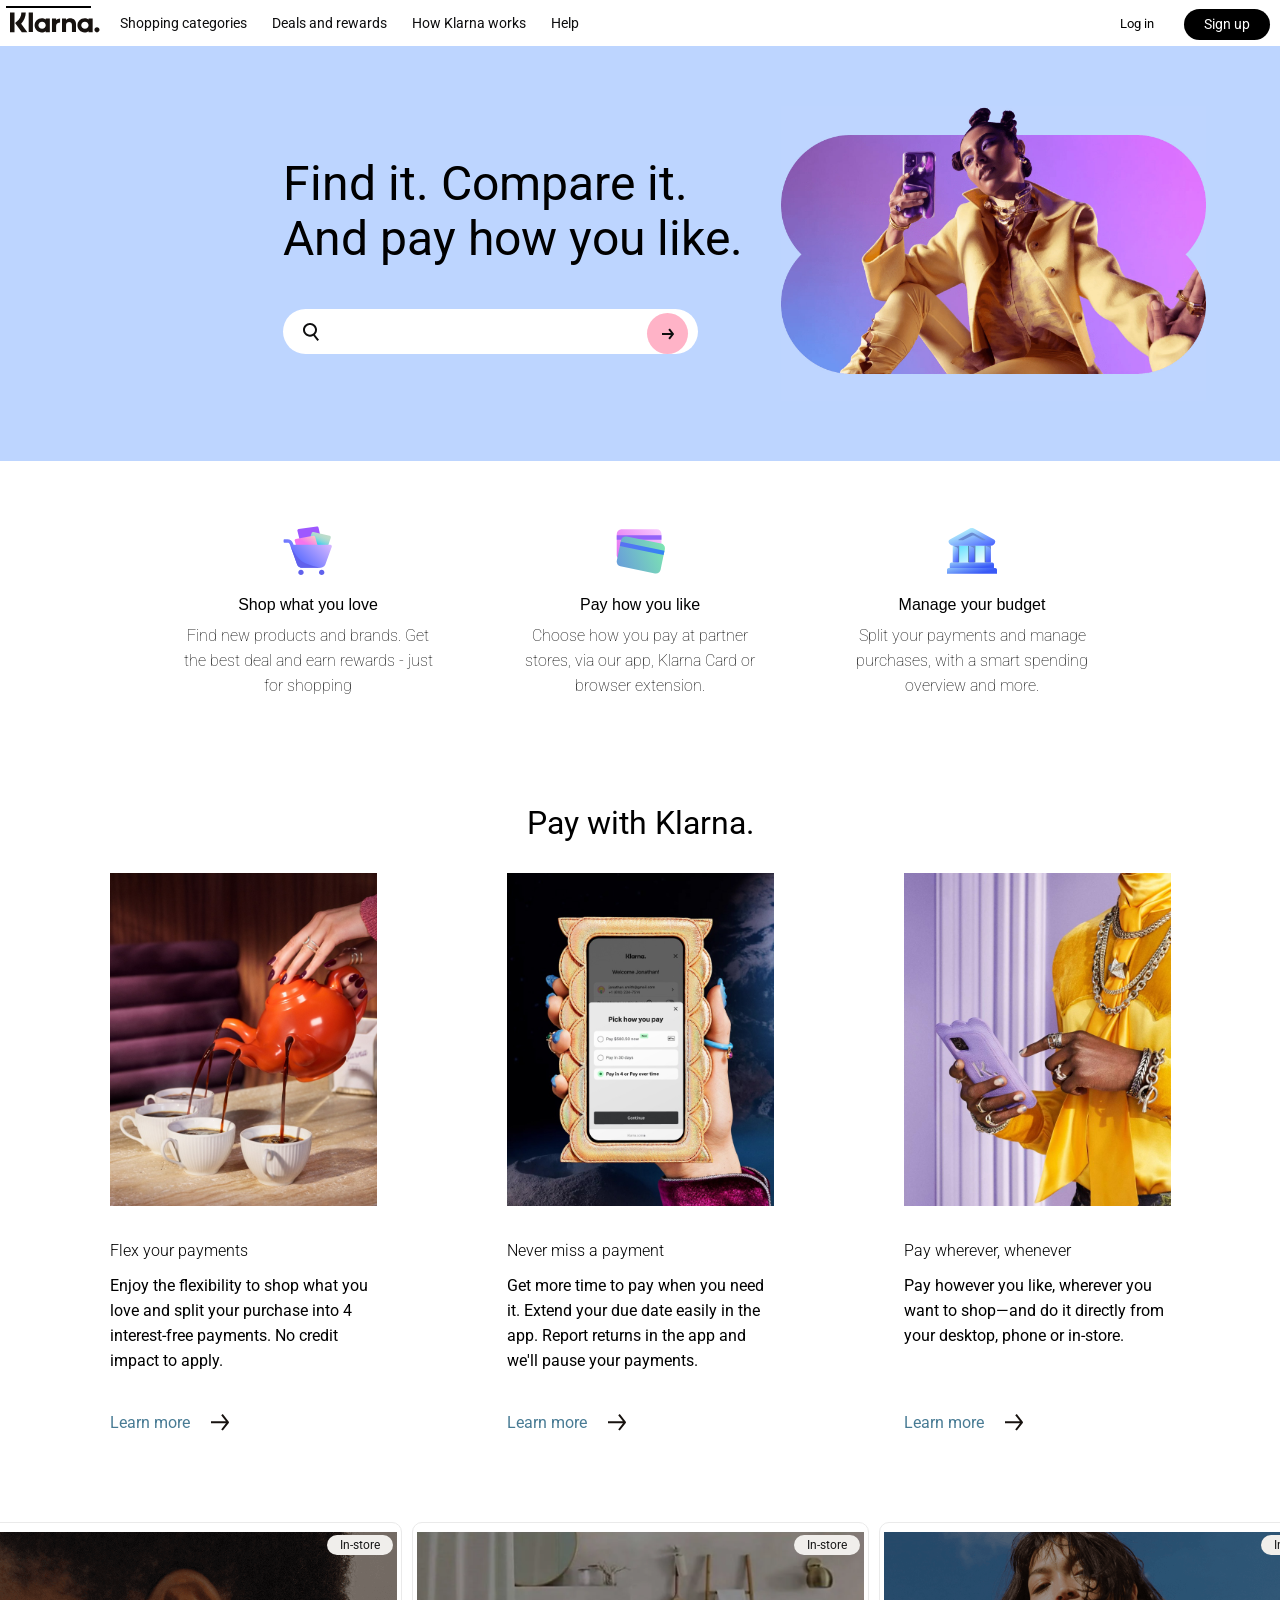
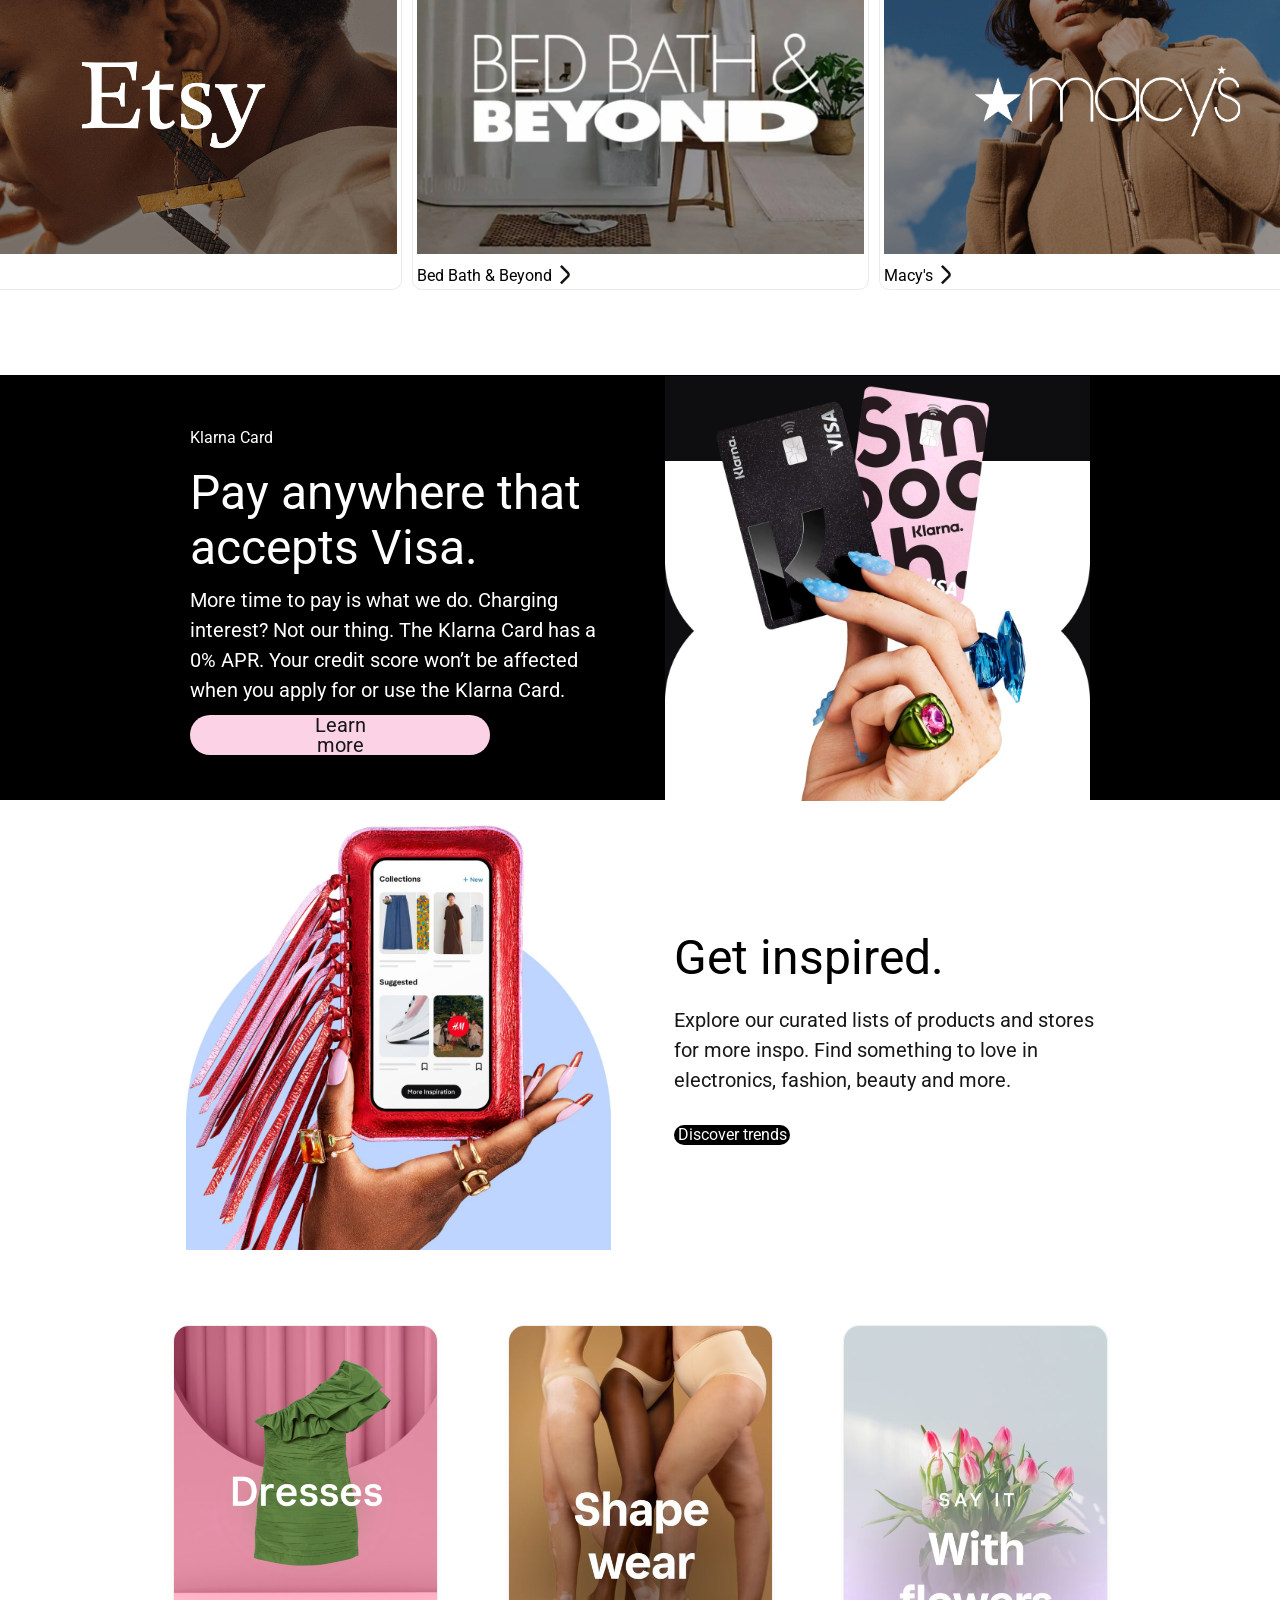
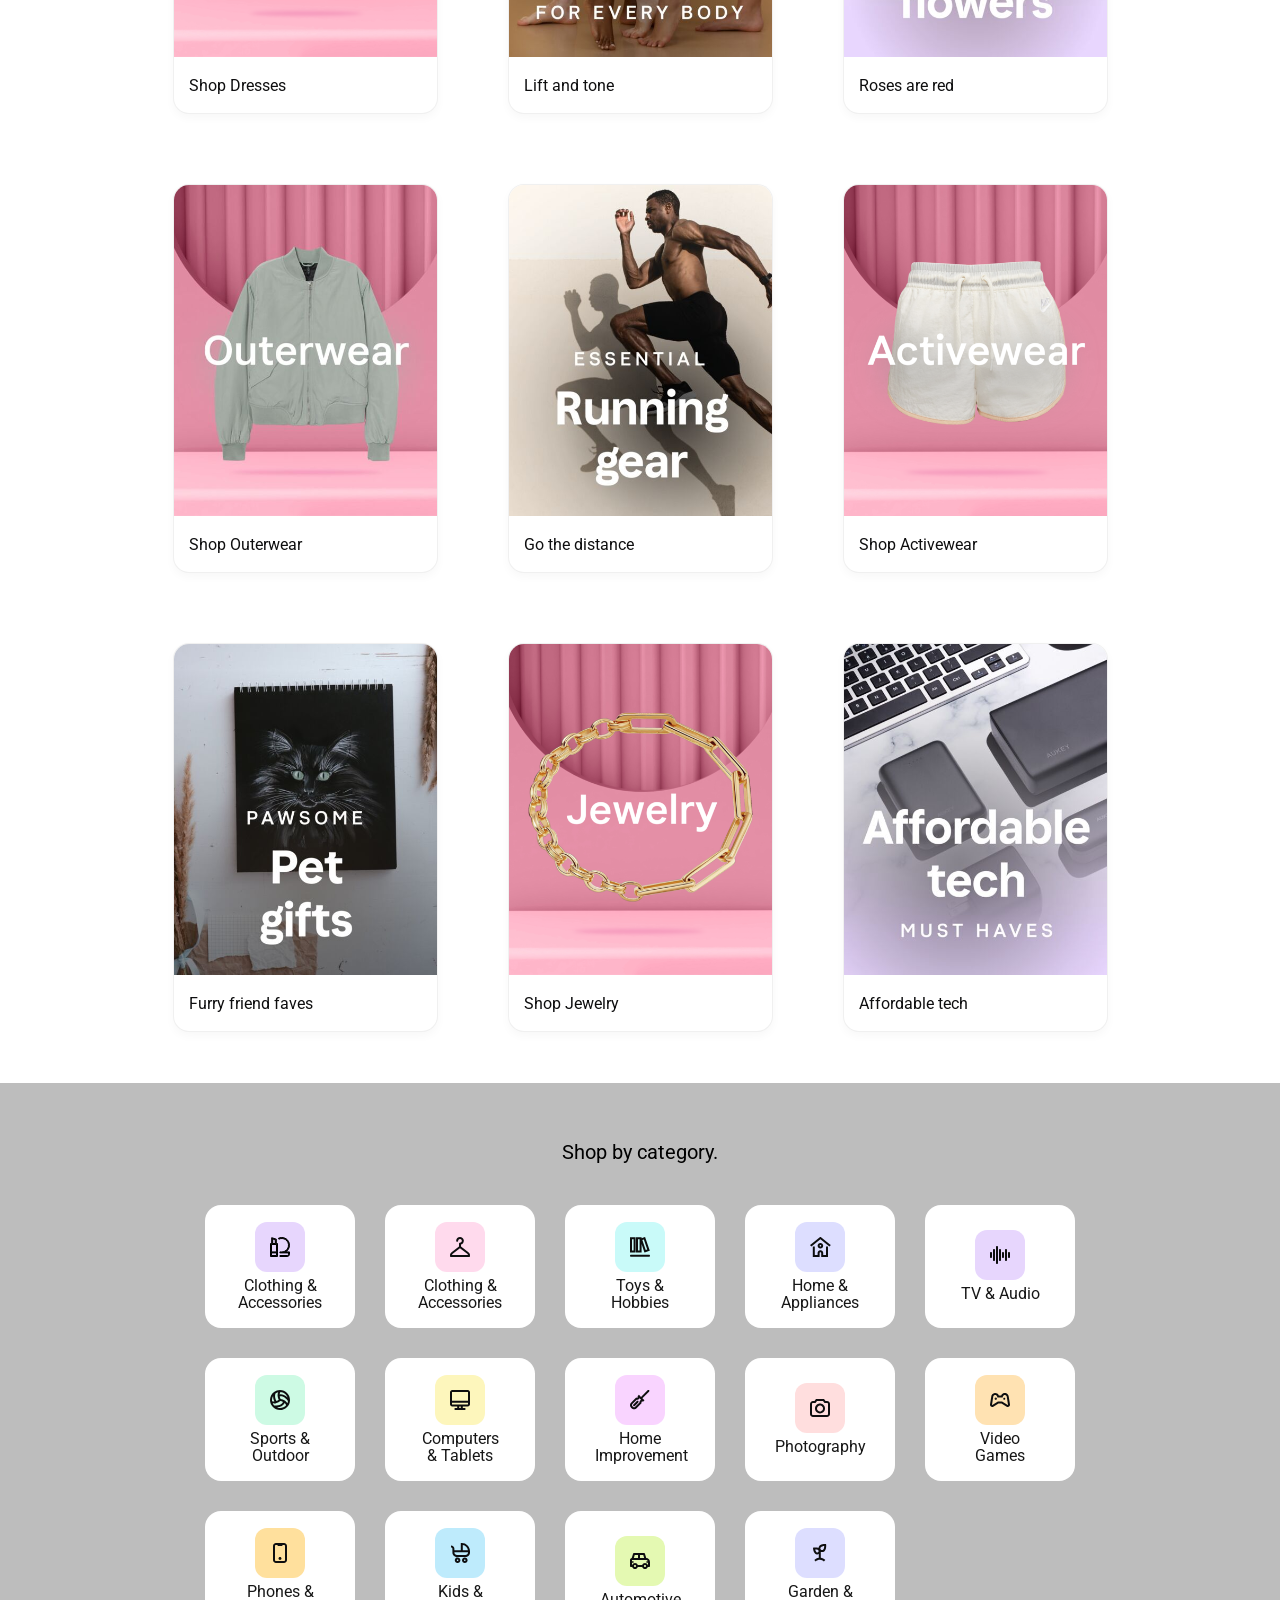
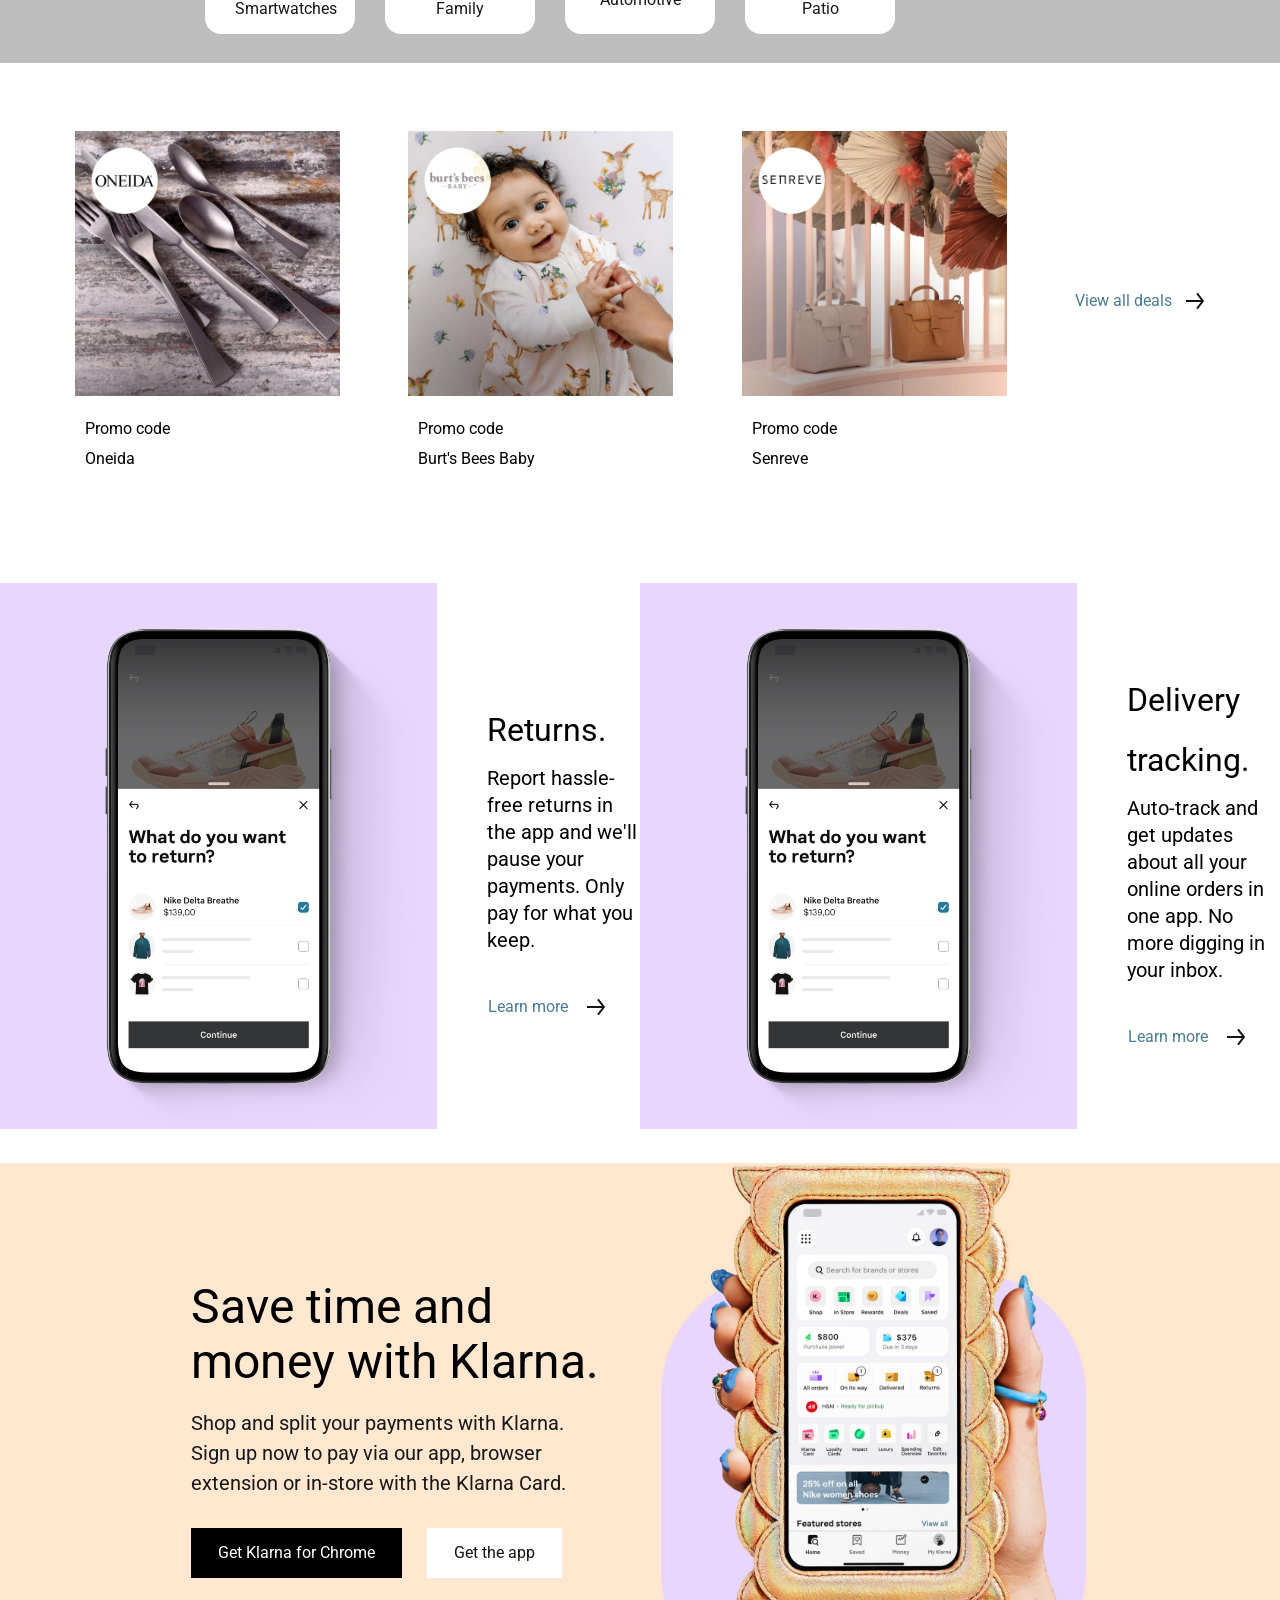
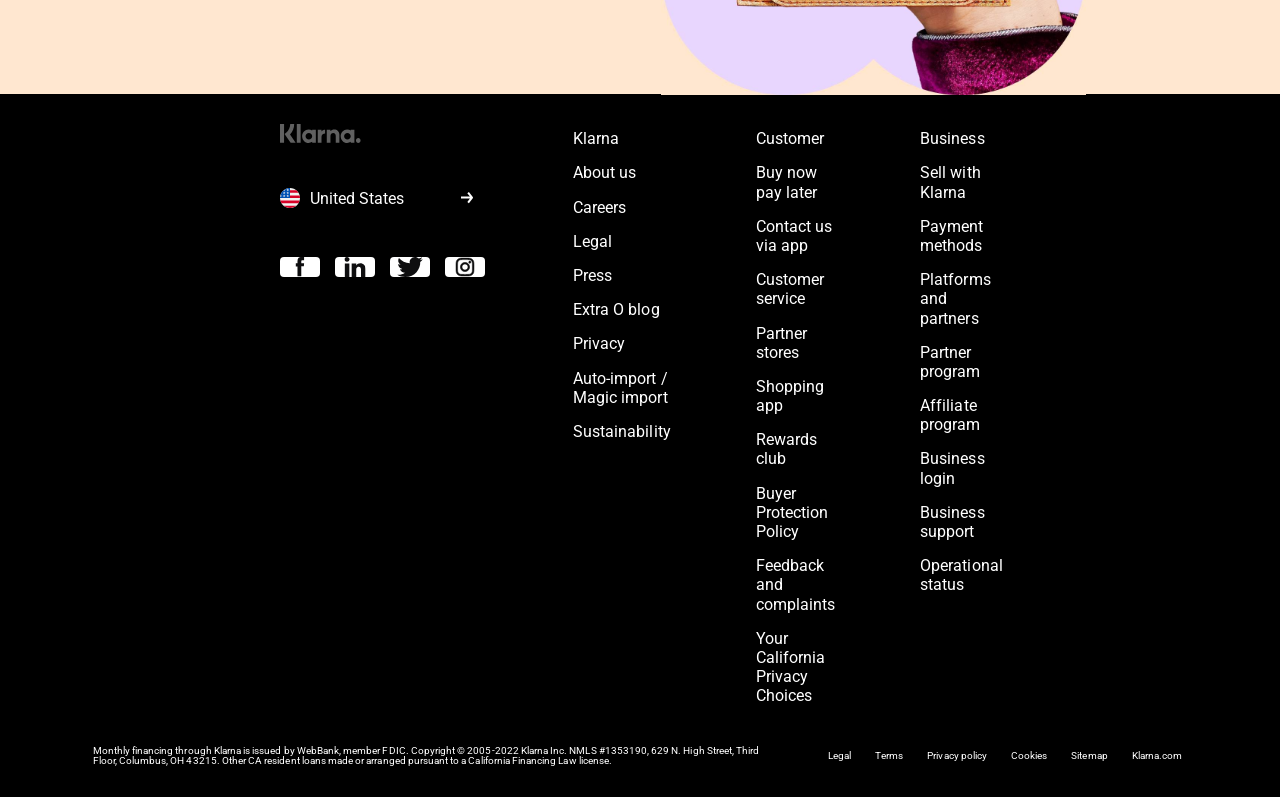
==== index.html @ 2ef2620d "feat: complete desktop version of the website for lab 3" ====
<!doctype html>
<html lang="ru">
  <head>
    <link rel="preconnect" href="https://fonts.googleapis.com" />
    <link rel="preconnect" href="https://fonts.gstatic.com" crossorigin />
    <link
      href="https://fonts.googleapis.com/css2?family=Roboto:wght@400;500;700&display=swap"
      rel="stylesheet"
    />
    <meta charset="UTF-8" />
    <meta name="viewport" content="width=device-width, initial-scale=1.0" />
    <link rel="stylesheet" href="style.css" />
    <title>Klarna</title>
  </head>
  <body>
    <header class="header">
      <div class="container">
        <div class="header__main-nav">
          <div class="header__logo">
            <img src="img/logo.svg" alt="Klarna Logo" />
          </div>
          <nav class="header__nav">
            <div>Shopping categories</div>
            <div>Deals and rewards</div>
            <div>How Klarna works</div>
            <div>Help</div>
          </nav>
        </div>

        <div class="header__auth">
          <div>Log in</div>
          <div class="btn-black">Sign up</div>
        </div>
      </div>
    </header>

    <main>
      <section class="hero">
        <div class="hero__container">
          <div class="hero__left">
            <h1>Find it. Compare it.<br />And pay how you like.</h1>
            <div class="search-box">
              <button class="search-btn-icon">
                <img src="img/Vector.svg" alt="search" class="search_button" />
              </button>
              <input type="text" placeholder="" class="text" />
              <button class="search-btn-arrow">
                <img src="img/Frame (2).svg" alt="go" class="go_button" />
              </button>
            </div>
          </div>

          <img src="img/style_girl.jpg" alt="Girl" class="hero__image" />
        </div>
      </section>

      <section class="hero_2">
        <div class="benefits">
          <div class="benefit-backet">
            <img src="img/basket.svg" alt="search" class="search_button" />
            <div class="benefit-backet__content">
              <p class="Shop">Shop what you love</p>
              <p>
                Find new products and brands. Get<br />
                the best deal and earn rewards - just<br />
                for shopping
              </p>
            </div>
          </div>
          <div class="benefit-card">
            <img src="img/card.svg" alt="search" class="search_button" />
            <div class="benefit-backet__content">
              <p class="Pay">Pay how you like</p>
              <p>
                Choose how you pay at partner<br />
                stores, via our app, Klarna Card or<br />
                browser extension.
              </p>
            </div>
          </div>
          <div class="benefit-temple">
            <img src="img/temple.svg" alt="search" class="search_button" />
            <div class="benefit-backet__content">
              <p class="Manage">Manage your budget</p>
              <p>
                Split your payments and manage<br />
                purchases, with a smart spending<br />
                overview and more.
              </p>
            </div>
          </div>
        </div>
      </section>

      <section class="hero_3">
        <div class="text_columns">
          <div class="cntr_text_hero_3">
            <p>Pay with Klarna.</p>
          </div>
          <div class="columns_hero_3">

            <!--ПЕРВАЯ КОЛОНКА-->
            <div class="columns_1_hero_3">
            <div class="pictire_1_hero_3">
              <img src="img_1_hero_3.svg" alt="teapot" class="img_1_hero_3"/>
            </div>
            
            <div class="text_column_1_hero_3">
            <p class="heading_1_column_1_hero_3">Flex your payments</p>
            <p class="description_1_column_1_hero_3">Enjoy the flexibility to shop what you love and split your purchase into 4 interest-free payments. No credit impact to apply.</p>
            </div>
            <div class="Learn_more_vector_hero_3">
                <p class="text_hero_3">Learn more <img src="vector_hero3.svg" alt="vector" class="vector_hero3"></p>
              </div>
            
            
          </div>

          <!--ВТОРАЯ КОЛОНКА-->
          <div class="columns_2_hero_3">
            <div class="pictire_2_hero_3">
              <img
                src="img_2_hero_3.svg"
                alt="telephone"
                class="img_2_hero_3"/>
            </div>
            <div class="text_column_2_hero_3">
            <p class="heading_2_column_1_hero_3">Never miss a payment</p>
            <p class="description_2_column_1_hero_3">Get more time to pay when you need it. Extend your due date easily in the app. Report returns in the app and we'll pause your payments.</p>
            </div>
            <div class="Learn_more_vector_hero_3">
                <p class="text_hero_3">Learn more <img src="vector_hero3.svg" alt="vector" class="vector_hero3"></p>
              </div>
          </div>
          <!--ТРЕТЬЯ КОЛОНКА-->
          <div class="columns_3_hero_3">
              <div class="pictire_3_hero_3">
                <img
                  src="img_3_hero_3.svg"
                  alt="telephone_hand"
                  class="img_3_hero_3"/>
              </div>
              <div class="text_column_3_hero_3">
              <p class="heading_3_column_1_hero_3">Pay wherever, whenever</p>
              <p class="description_3_column_1_hero_3">Pay however you like, wherever you want to shop—and do it directly from your desktop, phone or in-store.</p>
              </div>
              <div class="Learn_more_vector_hero_3">
                <p class="text_hero_3">Learn more <img src="vector_hero3.svg" alt="vector" class="vector_hero3"></p>
              </div>
          </div>
          </div>
          </div>
          </div>
        </div>
      </section>


      <section class="hero_4">
  <div class="columns_hero_4">
    <div class="columns_1_hero_4">
      <div class="pictire_1_hero_4">
        <img src="img_1_hero_4.svg" alt="Etsy" />
        <span class="tag_in_store">In-store</span>
      </div>
      <div class="Learn_more_vector_hero_4">
        <p class="text_hero_4">Etsy <img src="vector_hero4.svg" alt="vector" class="vector_hero4"></p>
      </div>
    </div>

    <div class="columns_1_hero_4">
      <div class="pictire_1_hero_4">
        <img src="img_2_hero_4.svg" alt="Bed Bath & Beyond" />
        <span class="tag_in_store">In-store</span>
      </div>
      <div class="Learn_more_vector_hero_4">
        <p class="text_hero_4">Bed Bath & Beyond <img src="vector_hero4.svg" alt="vector" class="vector_hero4"></p>
      </div>
    </div>

    <div class="columns_1_hero_4">
      <div class="pictire_1_hero_4">
        <img src="img_3_hero_4.svg" alt="Macy's" />
        <span class="tag_in_store">In-store</span>
      </div>
      <div class="Learn_more_vector_hero_4">
        <p class="text_hero_4">Macy's <img src="vector_hero4.svg" alt="vector" class="vector_hero4"></p>
      </div>
    </div>
  </div>
</section>
<section class="hero_5">
  <div class="background-color_5">
    <div class="hug_hero_5">
      <div class="column_1_hero_5" >
        <div class="text_1_column_1_hero_5">
            <p>Klarna Card</p>
        </div>
        <div class="text_2_column_1_hero_5">
           <p>Pay anywhere that<br> accepts Visa.</p>
        </div>
        <div class="text_3_column_1_hero_5">
        <p>More time to pay is what we do. Charging<br> interest? Not our thing. The Klarna Card has a<br> 0% APR. Your credit score won’t be affected<br> when you apply for or use the Klarna Card.</p>
      </div>
      <div class="button_background_hero_5">
        <div class="text_button_hero_5">
           <p>Learn more</p> 
        </div>
      </div>
      </div>
      <div class="column_2_hero_5">
        <img  src="image_column_2_hero_5.svg" alt="cards" class="image_column_2_hero_5"/>
      </div>
      
    </div>
  </div>
</section>
<section class="hero_6">
  <div class="background-color_6">
    <div class="hug_hero_6">
      
      <div class="column_1_hero_6">
        <img src="image_column_1_hero_6.svg" alt="cards" class="image_column_1_hero_6"/>
      </div>

      <div class="column_2_hero_6">
        <div class="text_1_column_2_hero_6">
            <p>Get inspired.</p>
        </div>
        <div class="text_2_column_2_hero_6">
            <p>Explore our curated lists of products and stores<br> for more inspo. Find something to love in<br> electronics, fashion, beauty and more.</p>
        </div>
        <div class="button_background_hero_6">
          <div class="text_button_hero_6">
             <p>Discover trends</p> 
          </div>
        </div>
      </div>

    </div>
  </div>
</section>
<section class="hero_7">
  <div class="catalog__grid"> 
    <div class="card_1_hero_7">
        <img src="img_1_hero_7.svg" alt="Dresses">
      <p class="catalog__title">Shop Dresses</p>
    </div> 
    <div class="card_2_hero_7">
      <div class="catalog__image-wrapper">
        <img src="img_2_hero_7.svg" alt="Shoes">
      </div>
      <p class="catalog__title">Lift and tone</p>
    </div>
    <div class="card_3_hero_7">
      <div class="catalog__image-wrapper">
        <img src="img_3_hero_7.svg" alt="Roses are red">
      </div>
      <p class="catalog__title">Roses are red</p>
    </div>
    <div class="card_4_hero_7">
      <div class="catalog__image-wrapper"></div>
        <img src="img_4_hero_7.svg" alt="Roses are red">
      <p class="catalog__title">Shop Outerwear</p>
    </div>
    <div class="card_5_hero_7">
      <div class="catalog__image-wrapper"></div>
        <img src="img_5_hero_7.svg" alt="Dresses">
      <p class="catalog__title">Go the distance</p>
    </div> 
    <div class="card_6_hero_7">
      <div class="catalog__image-wrapper"></div>
        <img src="img_6_hero_7.svg" alt="Dresses">
      <p class="catalog__title">Shop Activewear</p>
    </div> 
    <div class="card_7_hero_7">
      <div class="catalog__image-wrapper"></div>
        <img src="img_7_hero_7.svg" alt="Dresses">
      <p class="catalog__title">Furry friend faves</p>
    </div> 
    <div class="card_8_hero_7">
      <div class="catalog__image-wrapper"></div>
        <img src="img_8_hero_7.svg" alt="Dresses">
      <p class="catalog__title">Shop Jewelry</p>
    </div>
    <div class="card_9_hero_7">
      <div class="catalog__image-wrapper"></div>
        <img src="img_9_hero_7.svg" alt="Dresses">
      <p class="catalog__title">Affordable tech</p>
    </div>  
  </div>
</section>
<section class="hero_8">
  <div class="countauner_hero_8">
    <h2 class="text_hero_8">Shop by category.</h2>
    <div class="categories__grid">
    <div class="category__card">
      <div class="category__icon-wrapper" style="background-color: #E7D6FD;">
         <img src="icon_makep.svg" alt="icon_makep">
      </div>
      <p class="category__name">Clothing & Accessories</p>
    </div>
    <div class="category__card">
      <div class="category__icon-wrapper" style="background-color: #FFDAED;">
         <img src="icon_clother.svg" alt="icon_clother">
      </div>
      <p class="category__name">Clothing & Accessories</p>
    </div>
    <div class="category__card">
      <div class="category__icon-wrapper" style="background-color: #C9FAF9;">
         <img src="icon_books.svg" alt="icon_books">
      </div>
      <p class="category__name">Toys & Hobbies</p>
    </div>
    <div class="category__card">
      <div class="category__icon-wrapper" style="background-color: #DDDEFF;">
         <img src="icon_house.svg" alt="icon_house">
      </div>
      <p class="category__name">Home & Appliances</p>
    </div>
    <div class="category__card">
      <div class="category__icon-wrapper" style="background-color: #E7D6FD;">
         <img src="icon_line.svg" alt="icon_line">
      </div>
      <p class="category__name">TV & Audio</p>
    </div>
    <div class="category__card">
      <div class="category__icon-wrapper" style="background-color: #CDFAE4;">
         <img src="icon_ball.svg" alt="icon_ball">
      </div>
      <p class="category__name">Sports & Outdoor</p>
    </div>
    <div class="category__card">
      <div class="category__icon-wrapper" style="background-color: #FDF6BC;">
         <img src="icon_monitor.svg" alt="icon_monitor">
      </div>
      <p class="category__name">Computers & Tablets</p>
    </div>
    <div class="category__card">
      <div class="category__icon-wrapper" style="background-color: #F9D4FF;">
         <img src="icon_screwdriver.svg" alt="icon_screwdriver">
      </div>
      <p class="category__name">Home Improvement</p>
    </div>
    <div class="category__card">
      <div class="category__icon-wrapper" style="background-color: #FFDEDE;">
         <img src="icon_camera.svg" alt="icon_camera">
      </div>
      <p class="category__name">Photography</p>
    </div>
    <div class="category__card">
      <div class="category__icon-wrapper" style="background-color: #FFE2B2;">
         <img src="icon_joystick.svg" alt="icon_joystick">
      </div>
      <p class="category__name">Video Games</p>
    </div>
    <div class="category__card">
      <div class="category__icon-wrapper" style="background-color: #FFE09D;">
         <img src="icon_telephone.svg" alt="icon_telephone">
      </div>
      <p class="category__name">Phones & Smartwatches</p>
    </div>
    <div class="category__card">
      <div class="category__icon-wrapper" style="background-color: #BEEBFC;">
         <img src="icon_baby_car.svg" alt="icon_baby_car.svg">
      </div>
      <p class="category__name">Kids & Family</p>
    </div>
    <div class="category__card">
      <div class="category__icon-wrapper" style="background-color: #E4F9B2;">
         <img src="icon_car.svg" alt="icon_car.svg">
      </div>
      <p class="category__name">Automotive</p>
    </div>
    <div class="category__card">
      <div class="category__icon-wrapper" style="background-color: #DDDEFF;">
         <img src="icon_placec.svg" alt="icon_placec">
      </div>
      <p class="category__name">Garden & Patio</p>
    </div>
    </div>
  </div>  
</section>
<section class="hero_9">
  <div class="deals__grid">
    <div class="deal-card">
      <div class="deal-card__image">
        <img src="img_1_hero_9.svg" alt="Oneida">
        <div class="deal-card__logo"><img src="oneida-logo.svg" alt=""></div>
      </div>
      <div class="deal-card__content">
        <p class="deal-card__label">Promo code</p>
        <p class="deal-card__title">Oneida</p>
      </div>
    </div>
    <div class="deal-card">
      <div class="deal-card__image">
        <img src="img_2_hero_9.svg" alt="Oneida">
        <div class="deal-card__logo"><img src="oneida-logo.svg" alt=""></div>
      </div>
      <div class="deal-card__content">
        <p class="deal-card__label">Promo code</p>
        <p class="deal-card__title">Burt's Bees Baby</p>
      </div>
    </div>
    <div class="deal-card">
      <div class="deal-card__image">
        <img src="img_3_hero_9.svg" alt="Oneida">
        <div class="deal-card__logo"><img src="oneida-logo.svg" alt=""></div>
      </div>
      <div class="deal-card__content">
        <p class="deal-card__label">Promo code</p>
        <p class="deal-card__title">Senreve</p>
      </div>
    </div>

    <div class="deals__view-all">
      <a href="#" class="view-all-link">
        View all deals
      </a>
        <img class="icon_hero_9" src="icon_hero_9.svg">
      
    </div>

  </div>
</section>

<section class="hero_10">
  <div class="carousel-container">
        <img class="carousel-item" src="img_1_hero_10.svg" alt="Returns">
      <div class="carousel-text">
        <div class="text_hero_10">
          <h3 class="h3_hero_10">Returns.</h3>
        <p class="text_hero_10">Report hassle-free returns in the app and we'll pause your payments. Only pay for what you keep.</p>
        </div>
        
        <div class="links_hero_10">
           <a href="#" class="learn_more">Learn more </a>
        <img class="icon_hero_9" src="icon_hero_9.svg">
        </div>
       
      </div>
    </div>

    <div class="carousel-container">
        <img class="carousel-item" src="img_1_hero_10.svg" alt="Returns">
      <div class="carousel-text">
        <div class="text_hero_10">
          <h3 class="h3_hero_10">Delivery tracking.</h3>
        <p class="text_hero_10">Auto-track and get updates about all your online orders in one app. No more digging in your inbox.</p>
        </div>
        
        <div class="links_hero_10">
           <a href="#" class="learn_more">Learn more </a>
        <img class="icon_hero_9" src="icon_hero_9.svg">
        </div>
       
      </div>
    </div>

    </div>
</section>

<section class="hero_11">
  <div class="background-color_11">
    <div class="hug_hero_5">
      <div class="column_1_hero_11" >
        <div class="text_1_column_1_hero_11">
           <p>Save time and money with Klarna.</p>
        </div>
        <div class="text_2_column_1_hero_11">
        <p>Shop and split your payments with Klarna. Sign up now to pay via our app, browser extension or in-store with the Klarna Card.</p>
      </div>
        <div class="buttons_hero_11">
    <button class="button_hero_11 button_black_11">
        <p class="text_button_1">Get Klarna for Chrome</p>
    </button>
    <button class="button_hero_11 button_white_11">
        <p class="text_button_2">Get the app</p>
    </button>
</div>
      </div>
      <div class="column_2_hero_5">
        <img  src="img_hero_11.svg" alt="cards" class="image_column_2_hero_5"/>
      </div>
      
    </div>
  </div>
</section>
    </main>
    <footer class="footer_12">
    <div class="footer__container">
        <div class="footer__brand">
            <img src="vector_logo.svg" alt="US Flag" class="footer__logo">
            <div class="footer__country">
              <div class="icon_text_1">
                <img src="icon_flag_footer.svg" alt="US Flag" class="flag_icon">
                <span>United States</span>
              </div>
                <div class="line">
                  <img src="vector_line_footer.svg" alt="line" class="line_icon">
                </div>
            </div>
            <div class="footer__socials">
    <a href="#" class="social-wrap"><img src="icon_1_footer.svg" alt="Facebook"></a>
    <a href="#" class="social-wrap"><img src="icon_2_footer.svg" alt="LinkedIn"></a>
    <a href="#" class="social-wrap"><img src="icon_3_footer.svg" alt="Twitter"></a>
    <a href="#" class="social-wrap"><img src="icon_4_footer.svg" alt="Instagram"></a>
</div>
        </div>

        <div class="footer__col">
            <ul>
                <li><a href="#">Klarna</a></li>
                <li><a href="#">About us</a></li>
                <li><a href="#">Careers</a></li>
                <li><a href="#">Legal</a></li>
                <li><a href="#">Press</a></li>
                <li><a href="#">Extra O blog</a></li>
                <li><a href="#">Privacy</a></li>
                <li><a href="#">Auto-import / Magic import</a></li>
                <li><a href="#">Sustainability</a></li>
            </ul>
        </div>

        <div class="footer__col">
            <ul>
                <li><a href="#">Customer</a></li>
                <li><a href="#">Buy now pay later</a></li>
                <li><a href="#">Contact us via app</a></li>
                <li><a href="#">Customer service</a></li>
                <li><a href="#">Partner stores</a></li>
                <li><a href="#">Shopping app</a></li>
                <li><a href="#">Rewards club</a></li>
                <li><a href="#">Buyer Protection Policy</a></li>
                <li><a href="#">Feedback and complaints</a></li>
                <li><a href="#">Your California Privacy <br> Choices</a></li>
            </ul>
        </div>

        <div class="footer__col">
            <ul>
                <li><a href="#">Business</a></li>
                <li><a href="#">Sell with Klarna</a></li>
                <li><a href="#">Payment methods</a></li>
                <li><a href="#">Platforms and partners</a></li>
                <li><a href="#">Partner program</a></li>
                <li><a href="#">Affiliate program</a></li>
                <li><a href="#">Business login</a></li>
                <li><a href="#">Business support</a></li>
                <li><a href="#">Operational status</a></li>
            </ul>
        </div>
    </div>

    <div class="footer__bottom">
        <p class="footer__legal-text">
Monthly financing through Klarna is issued by WebBank, member FDIC. Copyright © 2005-2022 Klarna Inc. NMLS #1353190, 629 N. High Street, Third Floor, Columbus, OH 43215. Other CA resident loans made or arranged pursuant to a California Financing Law license.        </p>
        <div class="footer__extra-links">
    <a href="#">Legal</a>
    <a href="#">Terms</a>
    <a href="#">Privacy policy</a>
    <a href="#">Cookies</a>
    <a href="#">Sitemap</a>
    <a href="#">Klarna.com</a>
</div>
    </div>
</footer>
  </body>
</html>
---- style.css ----
/*------------HEADER-------------*/
* {
    margin: 0;
    padding: 0;
}
.header{
    align-items: center;
    padding: 0px 0 15px 0;
}
body {
    font-family: sans-serif;
    background-color: #ffffff;
    color: #000000;
}
.container {
    max-width: 1440px;
    margin: 0 auto;
    padding: 0 10px;
    display: flex;
    justify-content: space-between;
    align-items: center;
    height: 1px;
    box-sizing: border-box;
    margin-top: 20px;
}

.header__main-nav {
    display: flex;
    align-items: center;
    gap: 20px;
}

.header__nav {
    color: #0E0E0F;
    font-family: Roboto;
    font-size: 14px;
    font-style: normal;
    font-weight: 400;
    display: flex;
    gap: 25px;
    margin-top: 5px;
}

.header__auth {
    display: flex;
    align-items: center;
    color: #000;
    font-family: Roboto;
    font-size: 13px;
    font-style: normal;
    font-weight: 400;
    line-height: 14.7px;
    margin-top: 8px;
    gap: 30px;
}
.header__logo {
  display: flex;
  flex-direction: column;
  align-items: center;
  font-weight: 700;
  margin-top: -2px;
}

.header__logo::before {
  content: "";
  display: block;
  width: 85px;
  height: 2px;
  background-color: #000;
  margin-left: -13px;
  margin-bottom: 4px;
}

.btn-black {
    background-color: #000;
    color: #fff;
    padding: 8px 20px;
    border-radius: 100px;
    border: none;
    cursor: pointer;
    font-family: 'Roboto', sans-serif;
    font-size: 14px;
    font-weight: 400;
    line-height: 14.7px;
    display: inline-block; 
    text-align: center;
}
.hero {
    background-color: #BDD5FF;
    width: 100%;
    display: flex;
    justify-content: center;
    overflow: hidden; 
    margin-top: 10px;
}

.hero__container {
    max-width: 1440px;
    width: 100%;
    padding: 0 150px 0 283px;
    display: flex;
    justify-content: flex-start; 
    align-items: center;
    height: 415px;
    gap: 38px;
    box-sizing: border-box;
    margin-top: 0;
}
.hero h1{
    color: #000;
    font-family: Roboto;
    font-size: 48px;
    font-style: normal;
    font-weight: 400;
    line-height: 55px;
    margin-top: 3px;
    margin-left: 0px;
    white-space: nowrap;
}
.hero__image{
    width: auto;
    height: 295px;
}
.hero__left {
    display: flex;
    flex-direction: column;
    justify-content: center;
    gap: 43px;
    
}
.search-box {
    display: flex;
    align-items: center;
    background-color: #fff;
    border-radius: 500px;
    width: 410px;
    height: 45px;
    padding-right: 5px;
}
.text {
    flex: 1;
    border: none;
    outline: none;
    padding: 0 15px;
    font-size: 14px;
    background: transparent;
}
.search-btn-icon {
    display: flex;
    align-items: center;
    border: none;
    background: transparent;
    padding-left: 20px;
}
.search-btn-arrow{
    padding: 0 15px;
    cursor: pointer;
    border: none;
    width: 41px;
    height: 41px;
    border-radius: 50%;
    background-color:#FFB3C7;
    margin-right: 5px;
    margin-top: 4px;
    display: flex;
    justify-content: center;
    align-items: center;
}
.benefits {
    max-width: 1440px;
    margin: 0 auto;
    padding: 65px 150px; 
    display: flex;
    justify-content: center;
    gap: 72px;
    box-sizing: border-box;
}
.benefit-backet, 
.benefit-card, 
.benefit-temple {
    display: flex;
    flex-direction: column;
    align-items: center; 
    width: 260px; 
    flex-shrink: 0;
}

.benefit-backet__content {
    margin-top: 30px;
    text-align: center;
}

.Shop,
.Pay,
.Manage {
    margin-top: -10px;
    margin-bottom: 9px;
    display: block;
}
.benefit-backet__content p:not([class]) { 
    color: #000;
    text-align: center;
    font-family: Roboto;
    font-size: 16px;
    font-style: normal;
    font-weight: 40;
    line-height: 25px;
}

/*------------БЛОК 3-------------*/
.hero_3{
    margin-top: 2px;
}
.cntr_text_hero_3{
    color: #000;
    text-align: center;
    font-family: Roboto;
    font-size: 32px;
    font-style: normal;
    font-weight: 400;
    line-height: 40px;
    margin-top: 40px;
}

.columns_hero_3 {
    display: flex;
    justify-content: center;
    align-items: stretch;
    gap: 130px;
    margin-top: 30px;
}

.heading_1_column_1_hero_3,
.heading_2_column_1_hero_3,
.heading_3_column_1_hero_3 {
    color: #000;
    font-family: Roboto, sans-serif;
    font-size: 16px;
    font-weight: 300; 
    line-height: 1.2;
}
.description_1_column_1_hero_3,
.description_2_column_1_hero_3,
.description_3_column_1_hero_3 {
    color: #000;
    font-family: Roboto, sans-serif;
    font-size: 16px;
    font-weight: 400;
    line-height: 25px;
}
.columns_1_hero_3,
.columns_2_hero_3,
.columns_3_hero_3 {
    width: 267px;
    display: flex;
    flex-direction: column;
}
.text_column_1_hero_3,
.text_column_2_hero_3,
.text_column_3_hero_3 {
    display: flex;
    flex-direction: column;
    gap: 13px;
    margin-top: 31px;
    flex-grow: 1;
}



.text_hero_3 {
    color: #487B94;
    font-family: Roboto, sans-serif;
    font-size: 16px;
    display: flex;
    align-items: center;
    gap: 21px;
    cursor: pointer;
}
.Learn_more_vector_hero_3{
display: inline-flex;
align-items: center;
gap: 277px;
margin-top: 40px;
}

.vector_hero3 {
    width: 18px; 
    height: auto;
}

/*------------БЛОК 4-------------*/

.hero_4 {
    background-color: #ffffff;
    padding: 90px 0;
}

.columns_hero_4 {
    display: flex;
    max-width: 1440px;
    margin: 0 auto;
    justify-content: center;
    align-items: center;
    gap: 10px;
}

.columns_1_hero_4 {
    display: flex;
    flex-direction: column;
    width: 457px;
    height: 368px;       
    padding: 4px;
    background: #FFFFFF;
    border: 1px solid #EAEAEA;
    box-sizing: border-box;
    flex-shrink: 0;
    border-radius: 10px;
    justify-content: flex-start;
}

.pictire_1_hero_4 {
    position: relative;
    width: 100%;
    height: 327px;       
    overflow: hidden;
}

.pictire_1_hero_4 img {
    width: 100%;
    height: 100%;
    object-fit: cover;
    display: block;
    margin-top: 5px;
}

.tag_in_store {
    position: absolute;
    top: 8px;
    right: 4px;
    background: #F0EEEB;
    padding: 3px 13px;
    border-radius: 18px;
    font-family: Roboto, sans-serif;
    font-size: 12px;
    font-weight: 400;
    color: #171717;
}

.Learn_more_vector_hero_4 {
    display: flex;
    align-items: center;
    flex-grow: 1;
    align-items: flex-end;
}

.text_hero_4 {
    color: #000;
    font-family: Roboto, sans-serif;
    font-size: 16px;
    font-weight: 400;
    display: flex;
    align-items: center;
    gap: 8px;
    cursor: pointer;
    margin: 0;           
    line-height: 1.2;    
}

.vector_hero4 {
    width: 10px;
    height: auto;
}

/*------------БЛОК 5-------------*/
.background-color_5{
display: flex;
height: 425px;
justify-content: space-between;
align-items: center;
align-content: space-between;
align-self: stretch;
background: #000;
margin-top: -5px;
}
.hug_hero_5{
display: flex;
justify-content: center;
align-items: center;
gap: 50px;
flex: 1 0 0; 
}
.column_1_hero_5{
display: flex;
width: 425px;
height: 335px;
flex-direction: column;
justify-content: center;
align-items: flex-start;
gap: 10px;
}

.image_column_2_hero_5 {
    width: 100%;
    height: 100%;
    margin-top: 6px;
}
.text_1_column_1_hero_5{
    color: #FFF;
font-family: Roboto;
font-size: 16px;
font-style: normal;
font-weight: 400;
line-height: 35px;
}
.text_2_column_1_hero_5{
    color: #FFF;
font-family: Roboto;
font-size: 48px;
font-style: normal;
font-weight: 400;
line-height: 55px;
align-self: stretch;
}
.text_3_column_1_hero_5{
 color: #FFF;
font-family: Roboto;
font-size: 20px;
font-style: normal;
font-weight: 400;
line-height: 30px;
}
.button_background_hero_5{
display: flex;
width: 300px;
height: 40px;
flex-direction: column;
justify-content: center;
align-items: center;
gap: 10px;
flex-shrink: 0;
border-radius: 50px;
background: #FBD2E6;
}
.text_button_hero_5{
 color: #171717;
text-align: center;
font-family: Roboto;
font-size: 20px;
font-style: normal;
font-weight: 400;
line-height: 20px;
width: 102px;   
}

/*------------БЛОК 6-------------*/
.background-color_6 {
    display: flex;
    justify-content: center;
    align-items: center;
    align-self: stretch;
    background-color: rgb(255, 255, 255);
    width: 100%;
    height: 475px;
}

.hug_hero_6 {
    display: flex;
    flex-direction: row;    
    width: 908px;         
    height: 425px;        
    justify-content: space-between; 
    align-items: center;
    flex-wrap: nowrap;
    box-sizing: border-box;
}

.column_1_hero_6 {
    width: 425px;
    height: 425px;
}

.image_column_1_hero_6 {
    width: 100%;
    height: 100%;
    object-fit: contain;
}

.column_2_hero_6 {
    display: flex;
    flex-direction: column; 
    align-items: flex-start;
    justify-content: center;
    height: auto;
    gap: 30px;               
    margin-top: 0px;
}


.text_1_column_2_hero_6 {
    color: #000;
    font-family: Roboto;
    font-size: 48px;
    font-weight: 400;
    line-height: 55px;
}

.text_2_column_2_hero_6 {
    color: #171717;
    font-family: Roboto;
    font-size: 20px;
    font-weight: 400;
    line-height: 30px;
    margin-top: -10px;
}

.button_background_hero_6 {
    display: flex;
    width: 116px;
height: 20px;       
    justify-content: center;
    align-items: center;
    border-radius: 50px;
    background: #000;
}

.text_button_hero_6 {
    color: #FFF;
font-family: Roboto;
font-size: 16px;
font-style: normal;
font-weight: 400;
line-height: 20px;
}
.column_2_hero_6 p {
    margin: 0;
}
/*------------БЛОК 7-------------*/

.catalog__grid {
    display: grid;
    margin: 0 auto; 
    max-width: 1000px; 
    
    grid-template-columns: repeat(3, 265px);
    row-gap: 70px;
    column-gap: 70px;
    
    justify-content: center;
    align-items: start;
    
    padding: 30px 0;
    margin-top: 0px;
    margin-bottom: 2px;
}
.hero_7{
    margin-top: 20px;
}
.catalog__card {
    display: flex;
    flex-direction: column;
    gap: 15px; 
}

.catalog__title {
    color: #0E0E0F;
    font-family: Roboto;
    font-size: 16px;
    font-style: normal;
    font-weight: 400;
    line-height: 25px;
    width: auto;
    margin-top: 12px;
    margin-left: 15px;
    padding: 0px;
}

.img_1_hero_7.svg,
.img_2_hero_7.svg,
.img_3_hero_7.svg,
.img_4_hero_7.svg,
.img_5_hero_7.svg,
.img_6_hero_7.svg,
.img_7_hero_7.svg,
.img_8_hero_7.svg,
.img_9_hero_7.svg{
width: 265px;
height: 331px;
}

.card_1_hero_7,
.card_2_hero_7,
.card_3_hero_7,
.card_4_hero_7,
.card_5_hero_7,
.card_6_hero_7,
.card_7_hero_7,
.card_8_hero_7,
.card_9_hero_7{
    background: #FFFFFF;
    border-radius: 16px;
    border: 1px solid rgba(2, 14, 15, 0.06);
    overflow: hidden;
    box-shadow: 0px 4px 10px rgba(0, 0, 0, 0.03);
    padding: 0px 0px;
    padding-bottom: 15px
    
}

/*------------БЛОК 8-------------*/
.hero_8{
    display: flex;
height: 460px;
padding: 60px 250px;
flex-direction: column;
justify-content: center;
align-items: center;
margin-top: 21px;
flex: 1 0 0;
background: #BDBDBD;
}


.text_hero_8{
    color: #000;
font-family: Roboto;
font-size: 20px;
font-style: normal;
font-weight: 400;
line-height: 20px; /* 100% */

}
.categories__grid {
    display: grid;
    /* Создаем ровно 5 колонок по 150px (твоя ширина карточки) */
    grid-template-columns: repeat(5, 150px); 
    
    /* Расстояние между карточками */
    gap: 30px; 
    
    /* Центрируем всю сетку по горизонтали */
    justify-content: center; 
    
    /* Убираем flex-свойства, они больше не нужны */
    width: 100%;
    margin: 0 auto;
    margin-top: 33px;
}

.category__card {
    background: #FFF;
    border-radius: 16px;
    height: 123px;
    width: 150px; /* Оставляем твою фиксированную ширину */
    
    display: flex;
    flex-direction: column;
    justify-content: center;
    align-items: center;
    gap: 6px;
    
    /* Убираем flex-grow, чтобы карточки не раздувались */
}

.category__icon-wrapper {
    width: 50px;
    height: 50px;
    border-radius: 12px;
    display: flex;
    align-items: center;
    justify-content: center;
}
.text_hero_8{
    color: #000;
font-family: Roboto;
font-size: 20px;
font-style: normal;
font-weight: 400;
line-height: 20px; /* 100% */
margin-top: 30px;
}
.category__name{
    color: #171717;
text-align: center;
font-family: Roboto;
font-size: 16px;
font-style: normal;
font-weight: 400;
line-height: 16.8px; /* 105% */
width: 90px;
}
.countauner_hero_8{
    display: flex;
padding: 30px 0;
flex-direction: column;
align-items: center;
gap: 10px;
align-self: stretch;
}

/*------------БЛОК 9-------------*/
.hero_9{
    display: flex;
height: 500px;
justify-content: space-between;
align-items: center;
align-self: stretch;
}
.deals__grid {
    display: grid;
    /* 3 колонки по 1 части пространства и 1 колонка под размер текста */
    grid-template-columns: repeat(3, 1fr) auto;
    max-width: 1130px;
    width: 100%;
    margin: 0 auto;
    align-items: center;
    margin-bottom: 25px;
    
}
.deal-card__content{
    width: 170px;
    margin-left: 10px;
    color: #000;
    font-family: Roboto;
    font-size: 16px;
    font-style: normal;
    font-weight: 400;
    line-height: 22px; /* 137.5% */
}
.deal-card__label{
    margin-bottom: 8px;
}
.view-all-link{
    color: #487B94;
font-family: Roboto;
font-size: 16px;
font-style: normal;
font-weight: 400;
line-height: 25px; /* 156.25% */
text-decoration: none;
}
.deals__view-all{
    display: flex;
justify-content: center;
align-items: center;
gap: 13px;
}

/*------------БЛОК 10-------------*/
.hero_10{
  display: flex;
height: 600px;
justify-content: center;
align-items: center;
align-self: stretch;
}
.carousel-container {
    display: flex;
justify-content: center;
align-items: center;
gap: 50px;
margin-top: -30px;
    
    /* Включаем горизонтальный скролл */
    overflow-x: auto;
    scroll-snap-type: x mandatory; /* Магнитный эффект */
    
    /* Прячем полосу прокрутки */
    scrollbar-width: none; 
}

.carousel-container::-webkit-scrollbar {
    display: none; /* Для Chrome и Safari */
}

.carousel-item {
    display: flex;
justify-content: center;
align-items: center;
gap: 50px;
margin-top: 15px;
}



.carousel-image-box img {
    width: 437px;
height: 546px;
}

.carousel-text {
display: flex;
width: 306px;
flex-direction: column;
justify-content: center;
align-items: flex-start;
gap: 40px;
margin-top: 23px;
}
.text_hero_10{
    color: #000;
font-family: Roboto;
font-size: 20px;
font-style: normal;
font-weight: 400;
line-height: 27px; /* 135% */
align-self: stretch;
}
.h3_hero_10{
color: #000;
font-family: Roboto;
font-size: 32px;
font-style: normal;
font-weight: 400;
line-height: 60px; /* 125% */
align-self: stretch;
}
.links_hero_10{
display: flex;
width: 120px;
justify-content: center;
align-items: center;
gap: 18px;
}
.learn_more{
    text-decoration: none;
    color: #487B94;
font-family: Roboto;
font-size: 16px;
font-style: normal;
font-weight: 400;
line-height: 25px; /* 156.25% */
}
.text_hero_10{
    display: flex;
flex-direction: column;
justify-content: center;
align-items: flex-start;
align-self: stretch;
gap:5px;
}
/*------------БЛОК 11-------------*/
.background-color_11{
    display: flex;
height: 531px;
justify-content: center;
align-items: center;
align-self: stretch;
background: #FFE7D0;
}
.text_1_column_1_hero_11{
    color: #000;
font-family: Roboto;
font-size: 48px;
font-style: normal;
font-weight: 400;
line-height: 55px; /* 114.583% */
}
.text_2_column_1_hero_11{
   color: #171717;
font-family: Roboto;
font-size: 20px;
font-style: normal;
font-weight: 400;
line-height: 30px; /* 150% */ 
width: 394px;
margin-top: 9px;
}

.buttons_hero_11 {
    display: flex; /* Выстраиваем кнопки в ряд */
    gap: 25px;     /* Расстояние между кнопками */
    margin-top: 20px;
}
/* Общий стиль для обеих кнопок — задает размер и форму */
.button_hero_11 {
    display: flex;
    justify-content: center;
    align-items: center;
    height: 50px;          /* Фиксированная высота для обеих */
    padding: 0 27px;       /* Одинаковые отступы внутри */
    font-family: 'Roboto', sans-serif;
    font-size: 16px;
    cursor: pointer;
    border: none;
    transition: 0.3s;
    white-space: nowrap;   /* Чтобы текст не прыгал на новую строку */
}

/* Стили только для цвета черной кнопки */
.button_black_11 {
    background: #000;
    color: #ffffff;
}

/* Стили только для цвета белой кнопки */
.button_white_11 {
    background: #FFF;
    color: #000;
}

/* Эффект при наведении (опционально) */
.button_hero_11:hover {
    opacity: 0.8;
}
.column_1_hero_11{
    display: flex;
width: 420px;
flex-direction: column;
justify-content: center;
align-items: flex-start;
gap: 10px;
margin-left: -3px;

}
.text_button_1{
    color: #FFF;
    font-family: Roboto;
    font-size: 16px;
    font-style: normal;
    font-weight: 400;
    line-height: 20px; /* 125% */
}
.text_button_2{
    color: #17120F;
    font-family: Roboto;
    font-size: 16px;
    font-style: normal;
    font-weight: 400;
    line-height: 20px; /* 125% */
}

/*------------БЛОК 12-------------*/
.footer_12 {
    background-color: #000;
    color: #fff;
    padding: 35px 80px 0px; /* Немного увеличим отступы сверху */
    font-family: 'Roboto', sans-serif;
}

.footer__container {
    display: grid;
    /* Создаем 4 равные колонки */
    grid-template-columns: repeat(4, 1fr);  
    max-width: 1034px;
    margin: 0 200px;
    /* Выравниваем всё содержимое колонок по левому краю */
    justify-items: start; 
    align-items: start;
    gap: 70px;
}

.footer__logo {
    font-size: 32px;
    font-weight: 100;
    margin-bottom: -5px;
    color: #606060;
    margin-top: -13px;
}

.footer__col h3 {
    color: #FFF;
    font-family: Roboto;
    font-size: 16px;
    font-style: normal;
    font-weight: 400;
    line-height: 16.8px; /* 105% */
    letter-spacing: 0.048px; 
    margin-bottom: 2px;
}

.footer__col ul {
    list-style: none;
    padding: 0;
    margin: 0;
    display: flex;
    flex-direction: column;
    gap: 15px; 
    margin-left: 15px;
}

.footer__col li {
    margin-bottom: 0; /* Обнуляем старый отступ, если используем gap */
    line-height: 1.2; /* Устанавливаем одинаковую высоту строки для всего текста */
}

.footer__col a {
    color: #FFF;
    font-family: Roboto;
    font-size: 16px;
    font-style: normal;
    font-weight: 400;
    line-height: 16.8px; /* 105% */
    letter-spacing: 0.048px;
    text-decoration: none;
}

.footer__socials {
    display: flex;
    gap: 15px; /* Расстояние между иконками */
    align-items: center; /* Центрируем по вертикали */
}

/* Стили для белого дива вокруг иконки */
.social-wrap {
    display: flex;
    justify-content: center; /* Центрируем иконку по горизонтали */
    align-items: center;      /* Центрируем иконку по вертикали */
    background-color: #FFF;  /* Белый фон */
    border-radius: 4px;      /* Скругление углов (можно больше/меньше) */
    
    /* Задаем фиксированный размер белого блока, как на макете */
    width: 40px;
    height: 20px;
    
    /* Добавляем легкое свечение при наведении (опционально, но красиво) */
    transition: box-shadow 0.3s ease;
    text-decoration: none; /* Убираем подчеркивание у ссылки */
}

.social-wrap:hover {
    box-shadow: 0 0 10px rgba(255, 255, 255, 0.5);
}

/* Размер самой иконки внутри белого блока */
.social-wrap img {
    width: 40px;
    height: 20px;
}

.footer__bottom {
    margin-top: 60px;
    padding-top: 30px;
    display: flex;
    justify-content: space-between;
}
.footer__brand {
    display: flex;
    width: 208px;
    flex-direction: column;
    justify-content: center;
    align-items: flex-start;
    gap: 49px;
    margin: 8px 0;
}
.footer__country {
    display: flex;
    align-items: center;      /* Центрируем флаг, текст и линию по вертикали */
    justify-content: space-between; /* Текст влево, стрелка вправо */
    width: 100%;             /* Растягиваем на всю ширину колонки (208px) */
    cursor: pointer;
}

.icon_text_1 {
    display: flex;
    align-items: center;
    gap: 10px;               /* Расстояние между флагом и словом United States */
}

.line {
    display: flex;
    align-items: center;
}

.line_icon {
    /* Если стрелка кажется маленькой или большой, можно подправить тут */
    display: block;
    margin-right: 15px;
}
.footer__legal-text{
    color: #FFF;
    font-family: Roboto;
    font-size: 10px;
    font-style: normal;
    font-weight: 400;
    line-height: 10.5px; /* 105% */
    letter-spacing: 0.048px;
    width: 690px;
    flex-shrink: 0;
}
.footer__extra-links {
    display: flex;
    width: 365px;         /* Твое значение из Dev Mode */
    height: 11px;        /* Твое значение из Dev Mode */
    justify-content: center;
    align-items: flex-start;
    gap: 24px;           /* Твое значение из Dev Mode */
    flex-shrink: 0;
}

.footer__extra-links a {
    color: #FFF;
    font-family: 'Roboto', sans-serif;
    font-size: 10px;     /* Настройка из предыдущего шага */
    font-weight: 400;
    line-height: 10.5px; 
    letter-spacing: 0.048px;
    text-decoration: none;
    white-space: nowrap; /* Чтобы ссылки не переносились внутри маленького контейнера */
}
.footer__bottom {
    margin-top: 10px;
    padding: 30px 0; /* Отступы сверху и снизу */
    display: flex;
    /* justify-content: center ставит дочерние элементы в центр по горизонтали */
    justify-content: center; 
    align-items: center;
    width: 100%;
    gap: 40px;
}
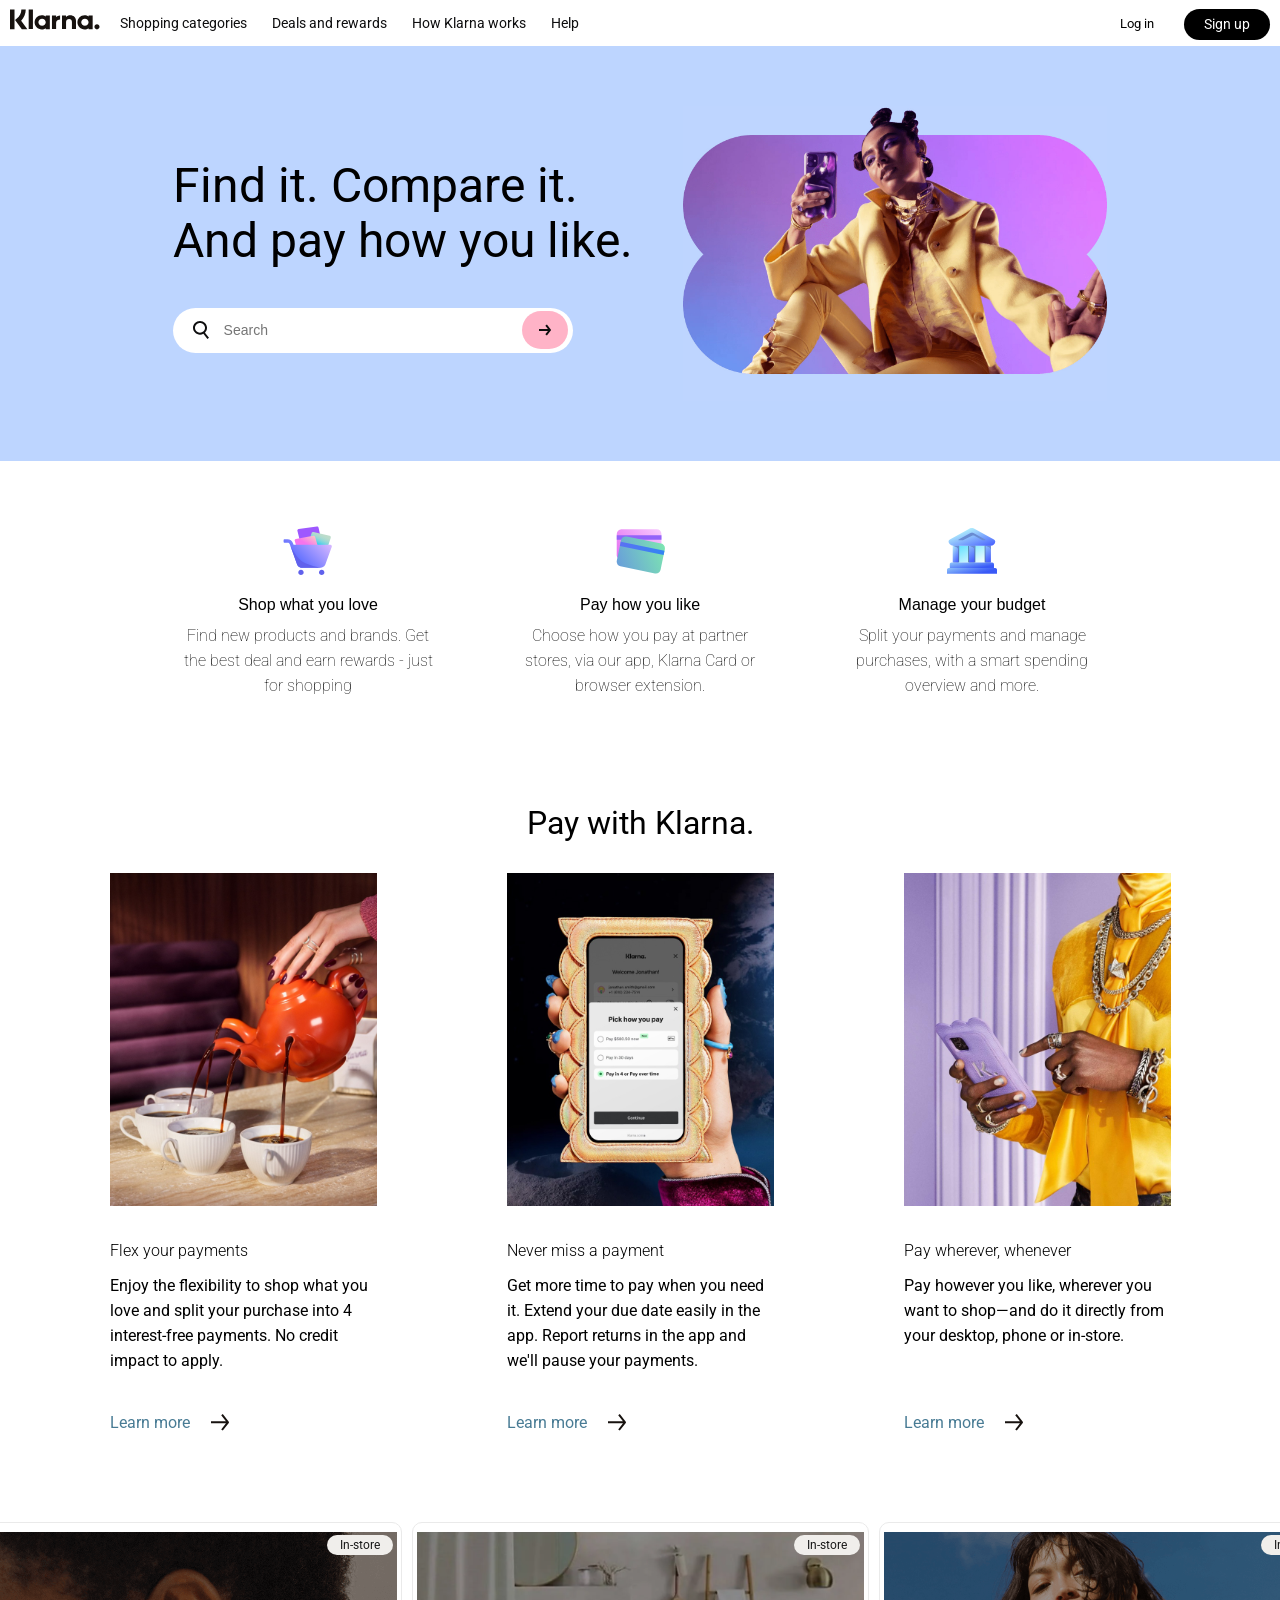
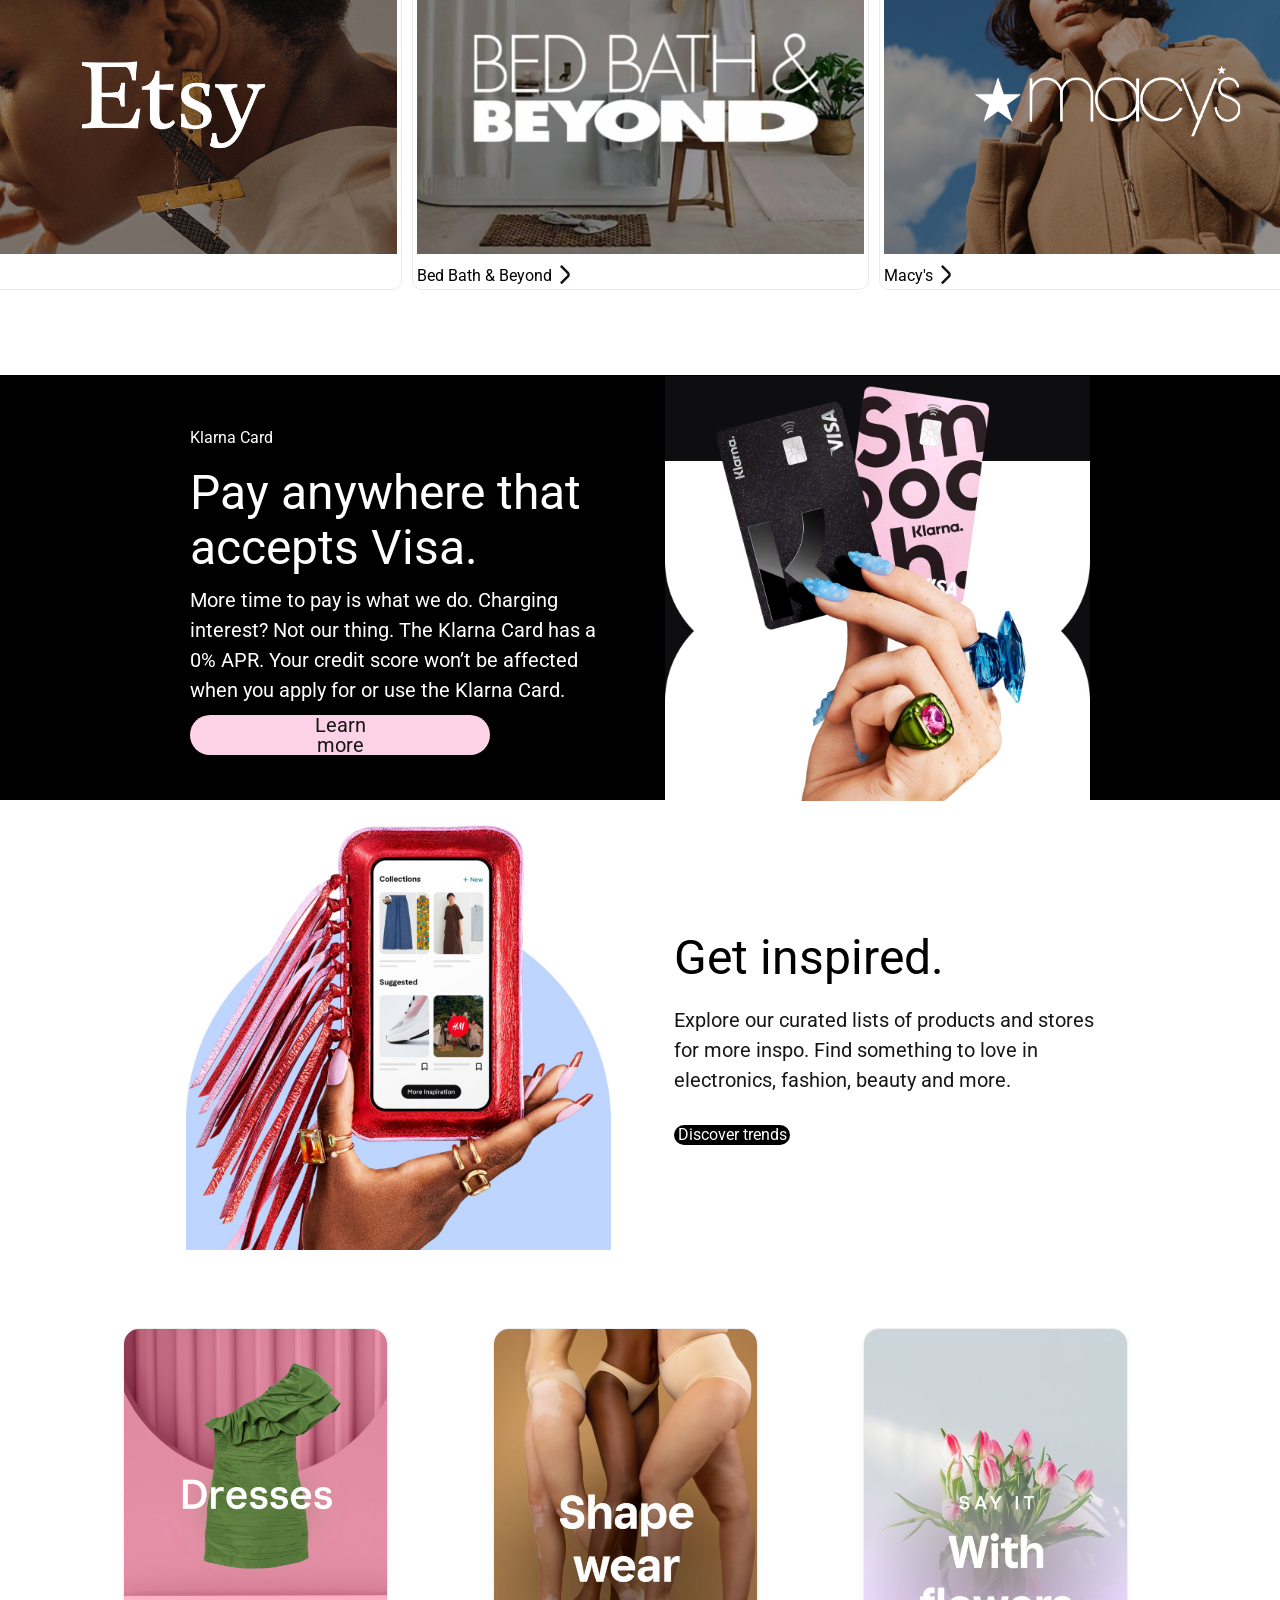
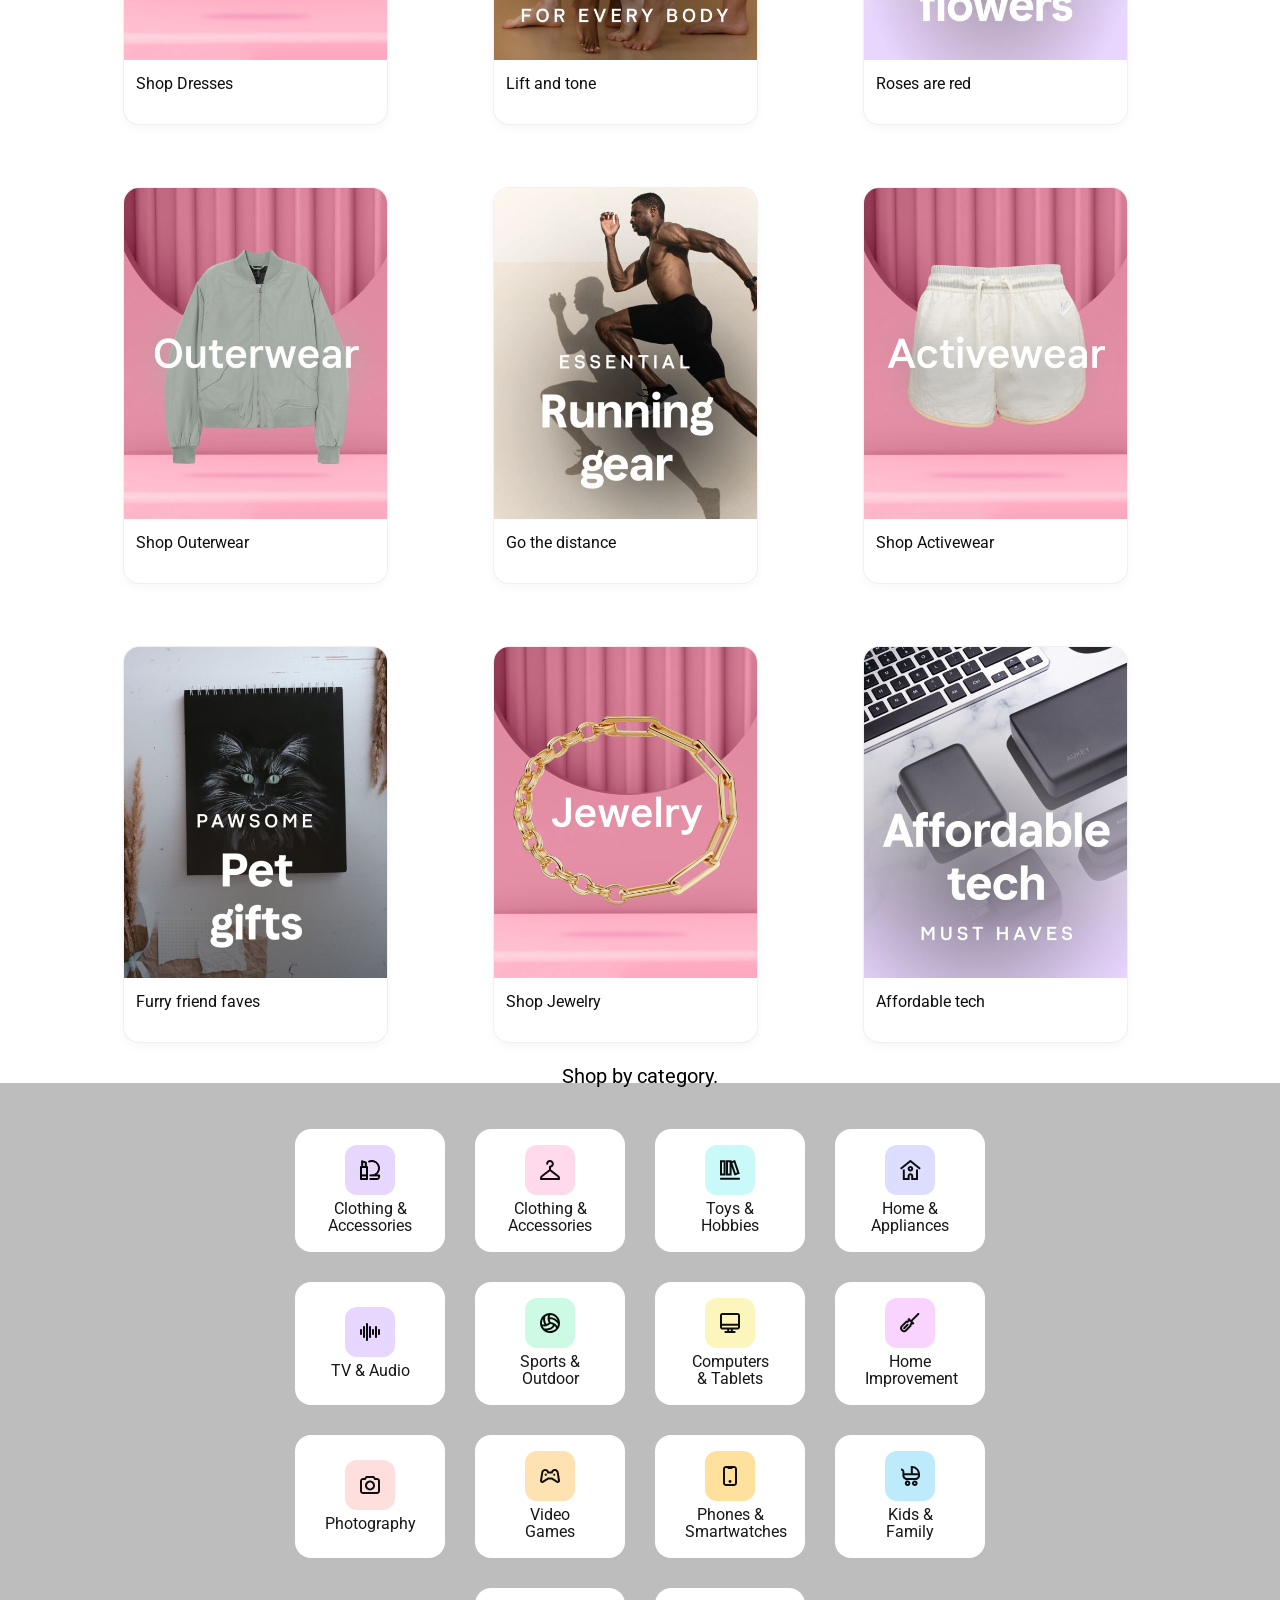
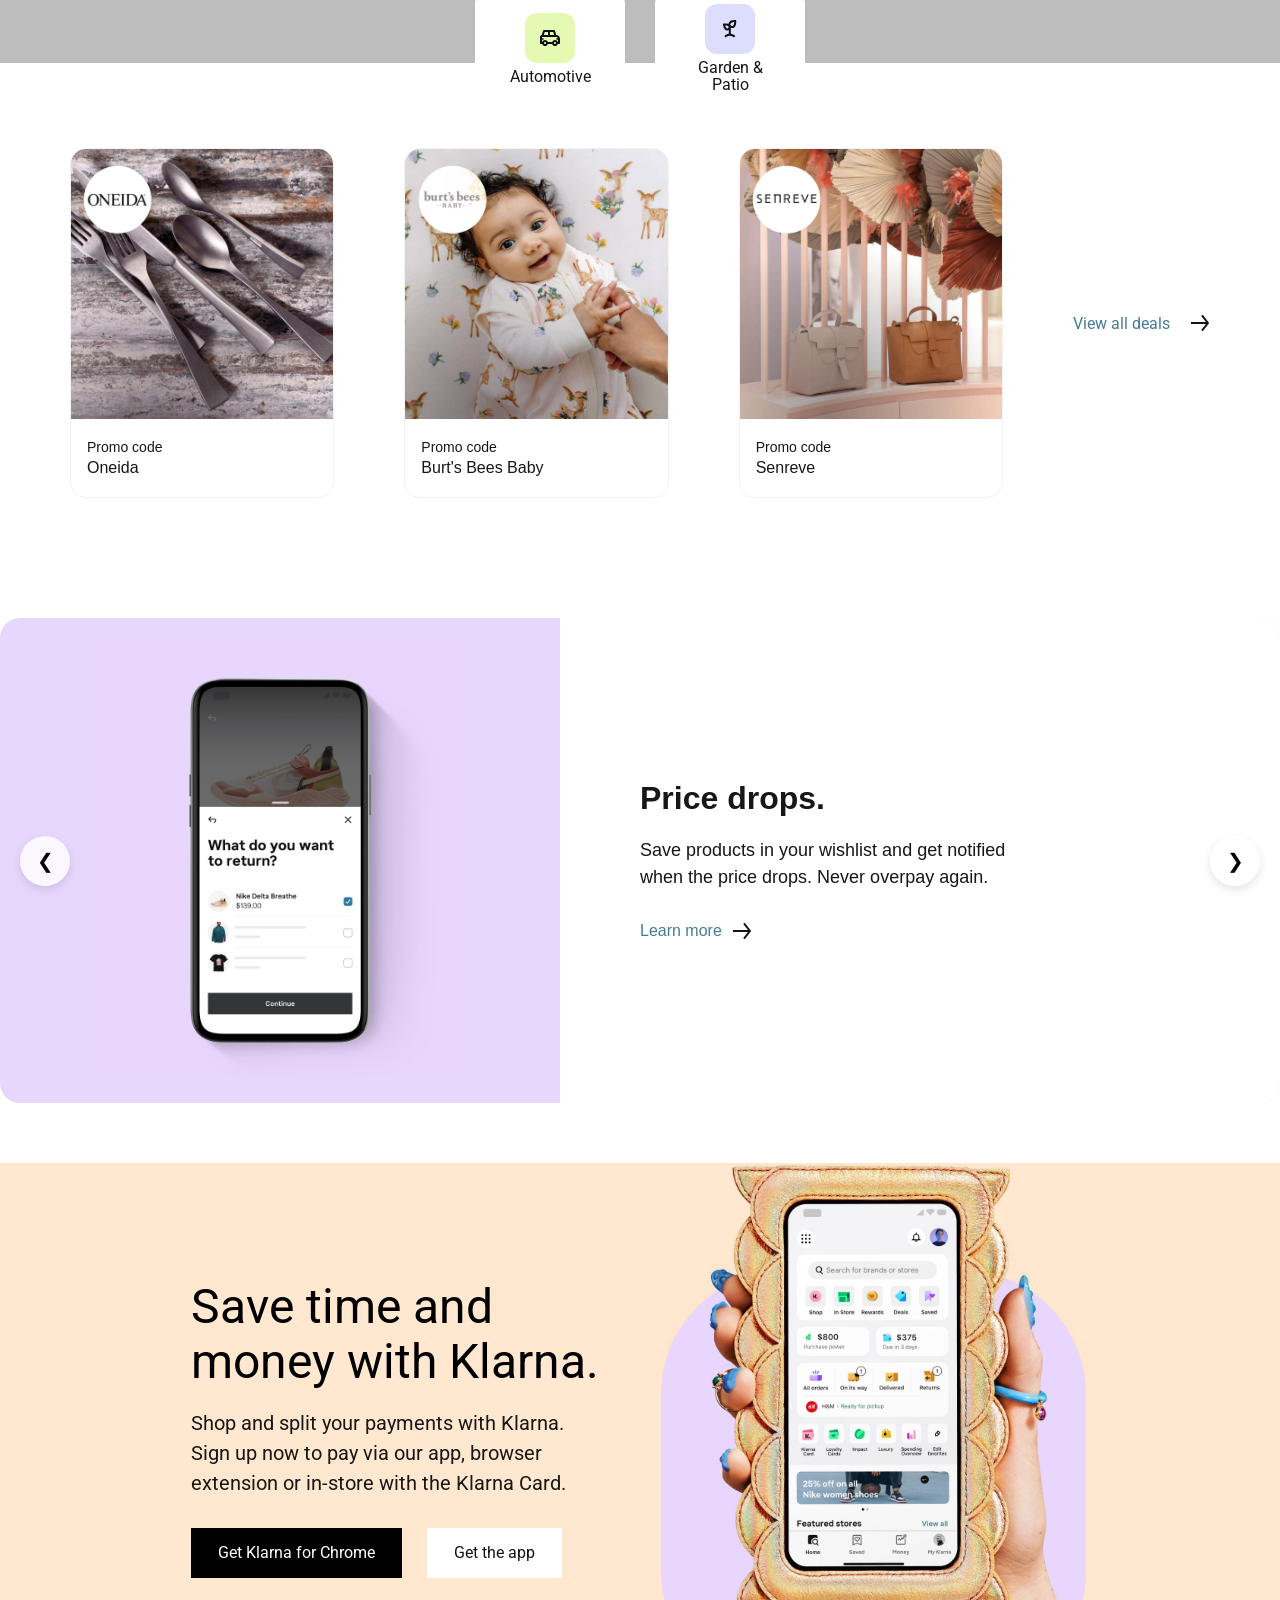
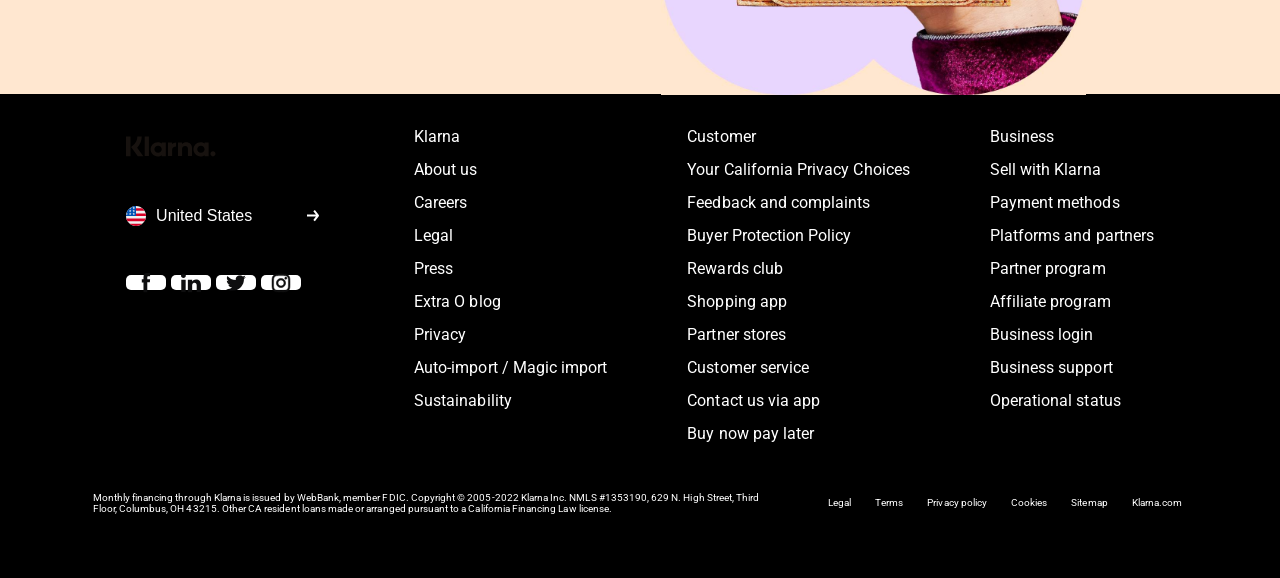
==== commit 202989d1: "refactor: reorganize images into folders and fix catalog grid layout" ====
--- a/index.html
+++ b/index.html
@@ -1,14 +1,14 @@
 <!doctype html>
-<html lang="ru">
+<html lang="en">
   <head>
+    <meta charset="UTF-8" />
+    <meta name="viewport" content="width=device-width, initial-scale=1.0" />
     <link rel="preconnect" href="https://fonts.googleapis.com" />
     <link rel="preconnect" href="https://fonts.gstatic.com" crossorigin />
     <link
       href="https://fonts.googleapis.com/css2?family=Roboto:wght@400;500;700&display=swap"
       rel="stylesheet"
     />
-    <meta charset="UTF-8" />
-    <meta name="viewport" content="width=device-width, initial-scale=1.0" />
     <link rel="stylesheet" href="style.css" />
     <title>Klarna</title>
   </head>
@@ -17,7 +17,7 @@
       <div class="container">
         <div class="header__main-nav">
           <div class="header__logo">
-            <img src="img/logo.svg" alt="Klarna Logo" />
+            <img src="public/header/logo_header.svg" alt="Klarna Logo" />
           </div>
           <nav class="header__nav">
             <div>Shopping categories</div>
@@ -33,31 +33,46 @@
         </div>
       </div>
     </header>
-
     <main>
-      <section class="hero">
+      <!--------------БЛОК 1------------->
+      <section class="hero_1">
         <div class="hero__container">
           <div class="hero__left">
             <h1>Find it. Compare it.<br />And pay how you like.</h1>
             <div class="search-box">
               <button class="search-btn-icon">
-                <img src="img/Vector.svg" alt="search" class="search_button" />
+                <img
+                  src="public/section_1/magnifier_hero_1.svg"
+                  alt="search"
+                  class="search_button"
+                />
               </button>
-              <input type="text" placeholder="" class="text" />
+              <input type="text" placeholder="Search" class="text" />
               <button class="search-btn-arrow">
-                <img src="img/Frame (2).svg" alt="go" class="go_button" />
+                <img
+                  src="public/section_1/line_hero_1.svg"
+                  alt="go"
+                  class="go_button"
+                />
               </button>
             </div>
           </div>
-
-          <img src="img/style_girl.jpg" alt="Girl" class="hero__image" />
+          <img
+            src="public/section_1/style_girl.jpg"
+            alt="Girl"
+            class="hero__image"
+          />
         </div>
       </section>
-
-      <section class="hero_2">
+      <!--------------БЛОК 2------------->
+      <div class="hero_2">
         <div class="benefits">
           <div class="benefit-backet">
-            <img src="img/basket.svg" alt="search" class="search_button" />
+            <img
+              src="public/section_2/basket_hero_2.svg"
+              alt="basket"
+              class="search_button"
+            />
             <div class="benefit-backet__content">
               <p class="Shop">Shop what you love</p>
               <p>
@@ -68,7 +83,11 @@
             </div>
           </div>
           <div class="benefit-card">
-            <img src="img/card.svg" alt="search" class="search_button" />
+            <img
+              src="public/section_2/card_hero_2.svg"
+              alt="card"
+              class="search_button"
+            />
             <div class="benefit-backet__content">
               <p class="Pay">Pay how you like</p>
               <p>
@@ -79,7 +98,11 @@
             </div>
           </div>
           <div class="benefit-temple">
-            <img src="img/temple.svg" alt="search" class="search_button" />
+            <img
+              src="public/section_2/temple_hero_2.svg"
+              alt="temple"
+              class="search_button"
+            />
             <div class="benefit-backet__content">
               <p class="Manage">Manage your budget</p>
               <p>
@@ -90,480 +113,714 @@
             </div>
           </div>
         </div>
-      </section>
-
-      <section class="hero_3">
+      </div>
+      <!--------------БЛОК 3------------->
+      <div class="hero_3">
         <div class="text_columns">
           <div class="cntr_text_hero_3">
             <p>Pay with Klarna.</p>
           </div>
           <div class="columns_hero_3">
-
-            <!--ПЕРВАЯ КОЛОНКА-->
             <div class="columns_1_hero_3">
-            <div class="pictire_1_hero_3">
-              <img src="img_1_hero_3.svg" alt="teapot" class="img_1_hero_3"/>
-            </div>
-            
-            <div class="text_column_1_hero_3">
-            <p class="heading_1_column_1_hero_3">Flex your payments</p>
-            <p class="description_1_column_1_hero_3">Enjoy the flexibility to shop what you love and split your purchase into 4 interest-free payments. No credit impact to apply.</p>
-            </div>
-            <div class="Learn_more_vector_hero_3">
-                <p class="text_hero_3">Learn more <img src="vector_hero3.svg" alt="vector" class="vector_hero3"></p>
-              </div>
-            
-            
-          </div>
-
-          <!--ВТОРАЯ КОЛОНКА-->
-          <div class="columns_2_hero_3">
-            <div class="pictire_2_hero_3">
+              <div class="pictire_1_hero_3">
+                <img
+                  src="public/section_3/img_1_hero_3.svg"
+                  alt="teapot"
+                  class="img_1_hero_3"
+                />
+              </div>
+              <div class="text_column_1_hero_3">
+                <p class="heading_1_column_1_hero_3">Flex your payments</p>
+                <p class="description_1_column_1_hero_3">
+                  Enjoy the flexibility to shop what you love and split your
+                  purchase into 4 interest-free payments. No credit impact to
+                  apply.
+                </p>
+              </div>
+              <div class="Learn_more_vector_hero_3">
+                <p class="text_hero_3">
+                  Learn more
+                  <img
+                    src="public/section_3/vector_hero3.svg"
+                    alt=""
+                    class="vector_hero3"
+                  />
+                </p>
+              </div>
+            </div>
+
+            <div class="columns_2_hero_3">
+              <div class="pictire_2_hero_3">
+                <img
+                  src="public/section_3/img_2_hero_3.svg"
+                  alt="telephone"
+                  class="img_2_hero_3"
+                />
+              </div>
+              <div class="text_column_2_hero_3">
+                <p class="heading_2_column_1_hero_3">Never miss a payment</p>
+                <p class="description_2_column_1_hero_3">
+                  Get more time to pay when you need it. Extend your due date
+                  easily in the app. Report returns in the app and we'll pause
+                  your payments.
+                </p>
+              </div>
+              <div class="Learn_more_vector_hero_3">
+                <p class="text_hero_3">
+                  Learn more
+                  <img
+                    src="public/section_3/vector_hero3.svg"
+                    alt=""
+                    class="vector_hero3"
+                  />
+                </p>
+              </div>
+            </div>
+
+            <div class="columns_3_hero_3">
+              <div class="pictire_3_hero_3">
+                <img
+                  src="public/section_3/img_3_hero_3.svg"
+                  alt="telephone_hand"
+                  class="img_3_hero_3"
+                />
+              </div>
+              <div class="text_column_3_hero_3">
+                <p class="heading_3_column_1_hero_3">Pay wherever, whenever</p>
+                <p class="description_3_column_1_hero_3">
+                  Pay however you like, wherever you want to shop—and do it
+                  directly from your desktop, phone or in-store.
+                </p>
+              </div>
+              <div class="Learn_more_vector_hero_3">
+                <p class="text_hero_3">
+                  Learn more
+                  <img
+                    src="public/section_3/vector_hero3.svg"
+                    alt=""
+                    class="vector_hero3"
+                  />
+                </p>
+              </div>
+            </div>
+          </div>
+        </div>
+      </div>
+      <!--------------БЛОК 4------------->
+      <div class="hero_4">
+        <div class="columns_hero_4">
+          <div class="columns_1_hero_4">
+            <div class="pictire_1_hero_4">
+              <img src="public/section_4/img_1_hero_4.svg" alt="Etsy" />
+              <span class="tag_in_store">In-store</span>
+            </div>
+            <div class="Learn_more_vector_hero_4">
+              <p class="text_hero_4">
+                Etsy
+                <img
+                  src="public/section_4/vector_hero_4.svg"
+                  alt=""
+                  class="vector_hero4"
+                />
+              </p>
+            </div>
+          </div>
+          <div class="columns_1_hero_4">
+            <div class="pictire_1_hero_4">
               <img
-                src="img_2_hero_3.svg"
-                alt="telephone"
-                class="img_2_hero_3"/>
-            </div>
-            <div class="text_column_2_hero_3">
-            <p class="heading_2_column_1_hero_3">Never miss a payment</p>
-            <p class="description_2_column_1_hero_3">Get more time to pay when you need it. Extend your due date easily in the app. Report returns in the app and we'll pause your payments.</p>
-            </div>
-            <div class="Learn_more_vector_hero_3">
-                <p class="text_hero_3">Learn more <img src="vector_hero3.svg" alt="vector" class="vector_hero3"></p>
-              </div>
-          </div>
-          <!--ТРЕТЬЯ КОЛОНКА-->
-          <div class="columns_3_hero_3">
-              <div class="pictire_3_hero_3">
-                <img
-                  src="img_3_hero_3.svg"
-                  alt="telephone_hand"
-                  class="img_3_hero_3"/>
-              </div>
-              <div class="text_column_3_hero_3">
-              <p class="heading_3_column_1_hero_3">Pay wherever, whenever</p>
-              <p class="description_3_column_1_hero_3">Pay however you like, wherever you want to shop—and do it directly from your desktop, phone or in-store.</p>
-              </div>
-              <div class="Learn_more_vector_hero_3">
-                <p class="text_hero_3">Learn more <img src="vector_hero3.svg" alt="vector" class="vector_hero3"></p>
-              </div>
-          </div>
-          </div>
-          </div>
+                src="public/section_4/img_2_hero_4.svg"
+                alt="Bed Bath &amp; Beyond"
+              />
+              <span class="tag_in_store">In-store</span>
+            </div>
+            <div class="Learn_more_vector_hero_4">
+              <p class="text_hero_4">
+                Bed Bath &amp; Beyond
+                <img
+                  src="public/section_4/vector_hero_4.svg"
+                  alt=""
+                  class="vector_hero4"
+                />
+              </p>
+            </div>
+          </div>
+          <div class="columns_1_hero_4">
+            <div class="pictire_1_hero_4">
+              <img src="public/section_4/img_3_hero_4.svg" alt="Macy's" />
+              <span class="tag_in_store">In-store</span>
+            </div>
+            <div class="Learn_more_vector_hero_4">
+              <p class="text_hero_4">
+                Macy's
+                <img
+                  src="public/section_4/vector_hero_4.svg"
+                  alt=""
+                  class="vector_hero4"
+                />
+              </p>
+            </div>
+          </div>
+        </div>
+      </div>
+      <!--------------БЛОК 5------------->
+      <div class="hero_5">
+        <div class="background-color_5">
+          <div class="hug_hero_5">
+            <div class="column_1_hero_5">
+              <div class="text_1_column_1_hero_5">
+                <p>Klarna Card</p>
+              </div>
+              <div class="text_2_column_1_hero_5">
+                <p>
+                  Pay anywhere that<br />
+                  accepts Visa.
+                </p>
+              </div>
+              <div class="text_3_column_1_hero_5">
+                <p>
+                  More time to pay is what we do. Charging interest? Not our
+                  thing. The Klarna Card has a<br />
+                  0% APR. Your credit score won’t be affected<br />
+                  when you apply for or use the Klarna Card.
+                </p>
+              </div>
+              <div class="button_background_hero_5">
+                <div class="text_button_hero_5">
+                  <p>Learn more</p>
+                </div>
+              </div>
+            </div>
+            <div class="column_2_hero_5">
+              <img
+                src="public/section_5/image_column_2_hero_5.svg"
+                alt="cards"
+                class="image_column_2_hero_5"
+              />
+            </div>
+          </div>
+        </div>
+      </div>
+      <!--------------БЛОК 6------------->
+      <div class="hero_6">
+        <div class="background-color_6">
+          <div class="hug_hero_6">
+            <div class="column_1_hero_6">
+              <img
+                src="public/section_6/img_1_hero_6.svg"
+                alt="cards"
+                class="image_column_1_hero_6"
+              />
+            </div>
+            <div class="column_2_hero_6">
+              <div class="text_1_column_2_hero_6">
+                <p>Get inspired.</p>
+              </div>
+              <div class="text_2_column_2_hero_6">
+                <p>
+                  Explore our curated lists of products and stores<br />
+                  for more inspo. Find something to love in<br />
+                  electronics, fashion, beauty and more.
+                </p>
+              </div>
+              <div class="button_background_hero_6">
+                <div class="text_button_hero_6">
+                  <p>Discover trends</p>
+                </div>
+              </div>
+            </div>
+          </div>
+        </div>
+      </div>
+      <!--------------БЛОК 7------------->
+      <div class="hero_7">
+        <div class="catalog__grid">
+          <div class="card_1_hero_7">
+            <img src="public/section_7/img_1_hero_7.svg" alt="Dresses" />
+            <p class="catalog__title">Shop Dresses</p>
+          </div>
+          <div class="card_2_hero_7">
+            <div class="catalog__image-wrapper">
+              <img src="public/section_7/img_2_hero_7.svg" alt="Shoes" />
+            </div>
+            <p class="catalog__title">Lift and tone</p>
+          </div>
+          <div class="card_3_hero_7">
+            <div class="catalog__image-wrapper">
+              <img
+                src="public/section_7/img_3_hero_7.svg"
+                alt="Roses are red"
+              />
+            </div>
+            <p class="catalog__title">Roses are red</p>
+          </div>
+          <div class="card_4_hero_7">
+            <div class="catalog__image-wrapper">
+              <img src="public/section_7/img_4_hero_7.svg" alt="Outerwear" />
+            </div>
+            <p class="catalog__title">Shop Outerwear</p>
+          </div>
+          <div class="card_5_hero_7">
+            <div class="catalog__image-wrapper">
+              <img src="public/section_7/img_5_hero_7.svg" alt="Dresses" />
+            </div>
+            <p class="catalog__title">Go the distance</p>
+          </div>
+          <div class="card_6_hero_7">
+            <div class="catalog__image-wrapper">
+              <img src="public/section_7/img_6_hero_7.svg" alt="Activewear" />
+            </div>
+            <p class="catalog__title">Shop Activewear</p>
+          </div>
+          <div class="card_7_hero_7">
+            <div class="catalog__image-wrapper">
+              <img src="public/section_7/img_7_hero_7.svg" alt="Pets" />
+            </div>
+            <p class="catalog__title">Furry friend faves</p>
+          </div>
+          <div class="card_8_hero_7">
+            <div class="catalog__image-wrapper">
+              <img src="public/section_7/img_8_hero_7.svg" alt="Jewelry" />
+            </div>
+            <p class="catalog__title">Shop Jewelry</p>
+          </div>
+          <div class="card_9_hero_7">
+            <div class="catalog__image-wrapper">
+              <img src="public/section_7/img_9_hero_7.svg" alt="Tech" />
+            </div>
+            <p class="catalog__title">Affordable tech</p>
+          </div>
+        </div>
+      </div>
+      <!--------------БЛОК 8------------->
+      <section class="hero_8">
+        <div class="countauner_hero_8">
+          <h2 class="text_hero_8">Shop by category.</h2>
+          <div class="categories__grid">
+            <div class="category__card">
+              <div
+                class="category__icon-wrapper"
+                style="background-color: #e7d6fd"
+              >
+                <img src="public/section_8/icon_makep.svg" alt="Makeup" />
+              </div>
+              <p class="category__name">Clothing &amp; Accessories</p>
+            </div>
+            <div class="category__card">
+              <div
+                class="category__icon-wrapper"
+                style="background-color: #ffdaed"
+              >
+                <img src="public/section_8/icon_clother.svg" alt="Clothing" />
+              </div>
+              <p class="category__name">Clothing &amp; Accessories</p>
+            </div>
+            <div class="category__card">
+              <div
+                class="category__icon-wrapper"
+                style="background-color: #c9faf9"
+              >
+                <img src="public/section_8/icon_books.svg" alt="Toys" />
+              </div>
+              <p class="category__name">Toys &amp; Hobbies</p>
+            </div>
+            <div class="category__card">
+              <div
+                class="category__icon-wrapper"
+                style="background-color: #dddeff"
+              >
+                <img src="public/section_8/icon_house.svg" alt="Home" />
+              </div>
+              <p class="category__name">Home &amp; Appliances</p>
+            </div>
+            <div class="category__card">
+              <div
+                class="category__icon-wrapper"
+                style="background-color: #e7d6fd"
+              >
+                <img src="public/section_8/icon_line.svg" alt="TV" />
+              </div>
+              <p class="category__name">TV &amp; Audio</p>
+            </div>
+            <div class="category__card">
+              <div
+                class="category__icon-wrapper"
+                style="background-color: #cdfae4"
+              >
+                <img src="public/section_8/icon_ball.svg" alt="Sports" />
+              </div>
+              <p class="category__name">Sports &amp; Outdoor</p>
+            </div>
+            <div class="category__card">
+              <div
+                class="category__icon-wrapper"
+                style="background-color: #fdf6bc"
+              >
+                <img src="public/section_8/icon_monitor.svg" alt="Computers" />
+              </div>
+              <p class="category__name">Computers &amp; Tablets</p>
+            </div>
+            <div class="category__card">
+              <div
+                class="category__icon-wrapper"
+                style="background-color: #f9d4ff"
+              >
+                <img
+                  src="public/section_8/icon_screwdriver.svg"
+                  alt="Improvement"
+                />
+              </div>
+              <p class="category__name">Home Improvement</p>
+            </div>
+            <div class="category__card">
+              <div
+                class="category__icon-wrapper"
+                style="background-color: #ffdede"
+              >
+                <img src="public/section_8/icon_camera.svg" alt="Photography" />
+              </div>
+              <p class="category__name">Photography</p>
+            </div>
+            <div class="category__card">
+              <div
+                class="category__icon-wrapper"
+                style="background-color: #ffe2b2"
+              >
+                <img src="public/section_8/icon_joystick.svg" alt="Games" />
+              </div>
+              <p class="category__name">Video Games</p>
+            </div>
+            <div class="category__card">
+              <div
+                class="category__icon-wrapper"
+                style="background-color: #ffe09d"
+              >
+                <img src="public/section_8/icon_telephone.svg" alt="Phones" />
+              </div>
+              <p class="category__name">Phones &amp; Smartwatches</p>
+            </div>
+            <div class="category__card">
+              <div
+                class="category__icon-wrapper"
+                style="background-color: #beebfc"
+              >
+                <img src="public/section_8/icon_baby_car.svg" alt="Kids" />
+              </div>
+              <p class="category__name">Kids &amp; Family</p>
+            </div>
+            <div class="category__card">
+              <div
+                class="category__icon-wrapper"
+                style="background-color: #e4f9b2"
+              >
+                <img src="public/section_8/icon_car.svg" alt="Automotive" />
+              </div>
+              <p class="category__name">Automotive</p>
+            </div>
+            <div class="category__card">
+              <div
+                class="category__icon-wrapper"
+                style="background-color: #dddeff"
+              >
+                <img src="public/section_8/icon_placec.svg" alt="Garden" />
+              </div>
+              <p class="category__name">Garden &amp; Patio</p>
+            </div>
           </div>
         </div>
       </section>
-
-
-      <section class="hero_4">
-  <div class="columns_hero_4">
-    <div class="columns_1_hero_4">
-      <div class="pictire_1_hero_4">
-        <img src="img_1_hero_4.svg" alt="Etsy" />
-        <span class="tag_in_store">In-store</span>
-      </div>
-      <div class="Learn_more_vector_hero_4">
-        <p class="text_hero_4">Etsy <img src="vector_hero4.svg" alt="vector" class="vector_hero4"></p>
-      </div>
-    </div>
-
-    <div class="columns_1_hero_4">
-      <div class="pictire_1_hero_4">
-        <img src="img_2_hero_4.svg" alt="Bed Bath & Beyond" />
-        <span class="tag_in_store">In-store</span>
-      </div>
-      <div class="Learn_more_vector_hero_4">
-        <p class="text_hero_4">Bed Bath & Beyond <img src="vector_hero4.svg" alt="vector" class="vector_hero4"></p>
-      </div>
-    </div>
-
-    <div class="columns_1_hero_4">
-      <div class="pictire_1_hero_4">
-        <img src="img_3_hero_4.svg" alt="Macy's" />
-        <span class="tag_in_store">In-store</span>
-      </div>
-      <div class="Learn_more_vector_hero_4">
-        <p class="text_hero_4">Macy's <img src="vector_hero4.svg" alt="vector" class="vector_hero4"></p>
-      </div>
-    </div>
-  </div>
-</section>
-<section class="hero_5">
-  <div class="background-color_5">
-    <div class="hug_hero_5">
-      <div class="column_1_hero_5" >
-        <div class="text_1_column_1_hero_5">
-            <p>Klarna Card</p>
-        </div>
-        <div class="text_2_column_1_hero_5">
-           <p>Pay anywhere that<br> accepts Visa.</p>
-        </div>
-        <div class="text_3_column_1_hero_5">
-        <p>More time to pay is what we do. Charging<br> interest? Not our thing. The Klarna Card has a<br> 0% APR. Your credit score won’t be affected<br> when you apply for or use the Klarna Card.</p>
-      </div>
-      <div class="button_background_hero_5">
-        <div class="text_button_hero_5">
-           <p>Learn more</p> 
-        </div>
-      </div>
-      </div>
-      <div class="column_2_hero_5">
-        <img  src="image_column_2_hero_5.svg" alt="cards" class="image_column_2_hero_5"/>
-      </div>
-      
-    </div>
-  </div>
-</section>
-<section class="hero_6">
-  <div class="background-color_6">
-    <div class="hug_hero_6">
-      
-      <div class="column_1_hero_6">
-        <img src="image_column_1_hero_6.svg" alt="cards" class="image_column_1_hero_6"/>
-      </div>
-
-      <div class="column_2_hero_6">
-        <div class="text_1_column_2_hero_6">
-            <p>Get inspired.</p>
-        </div>
-        <div class="text_2_column_2_hero_6">
-            <p>Explore our curated lists of products and stores<br> for more inspo. Find something to love in<br> electronics, fashion, beauty and more.</p>
-        </div>
-        <div class="button_background_hero_6">
-          <div class="text_button_hero_6">
-             <p>Discover trends</p> 
-          </div>
-        </div>
-      </div>
-
-    </div>
-  </div>
-</section>
-<section class="hero_7">
-  <div class="catalog__grid"> 
-    <div class="card_1_hero_7">
-        <img src="img_1_hero_7.svg" alt="Dresses">
-      <p class="catalog__title">Shop Dresses</p>
-    </div> 
-    <div class="card_2_hero_7">
-      <div class="catalog__image-wrapper">
-        <img src="img_2_hero_7.svg" alt="Shoes">
-      </div>
-      <p class="catalog__title">Lift and tone</p>
-    </div>
-    <div class="card_3_hero_7">
-      <div class="catalog__image-wrapper">
-        <img src="img_3_hero_7.svg" alt="Roses are red">
-      </div>
-      <p class="catalog__title">Roses are red</p>
-    </div>
-    <div class="card_4_hero_7">
-      <div class="catalog__image-wrapper"></div>
-        <img src="img_4_hero_7.svg" alt="Roses are red">
-      <p class="catalog__title">Shop Outerwear</p>
-    </div>
-    <div class="card_5_hero_7">
-      <div class="catalog__image-wrapper"></div>
-        <img src="img_5_hero_7.svg" alt="Dresses">
-      <p class="catalog__title">Go the distance</p>
-    </div> 
-    <div class="card_6_hero_7">
-      <div class="catalog__image-wrapper"></div>
-        <img src="img_6_hero_7.svg" alt="Dresses">
-      <p class="catalog__title">Shop Activewear</p>
-    </div> 
-    <div class="card_7_hero_7">
-      <div class="catalog__image-wrapper"></div>
-        <img src="img_7_hero_7.svg" alt="Dresses">
-      <p class="catalog__title">Furry friend faves</p>
-    </div> 
-    <div class="card_8_hero_7">
-      <div class="catalog__image-wrapper"></div>
-        <img src="img_8_hero_7.svg" alt="Dresses">
-      <p class="catalog__title">Shop Jewelry</p>
-    </div>
-    <div class="card_9_hero_7">
-      <div class="catalog__image-wrapper"></div>
-        <img src="img_9_hero_7.svg" alt="Dresses">
-      <p class="catalog__title">Affordable tech</p>
-    </div>  
-  </div>
-</section>
-<section class="hero_8">
-  <div class="countauner_hero_8">
-    <h2 class="text_hero_8">Shop by category.</h2>
-    <div class="categories__grid">
-    <div class="category__card">
-      <div class="category__icon-wrapper" style="background-color: #E7D6FD;">
-         <img src="icon_makep.svg" alt="icon_makep">
-      </div>
-      <p class="category__name">Clothing & Accessories</p>
-    </div>
-    <div class="category__card">
-      <div class="category__icon-wrapper" style="background-color: #FFDAED;">
-         <img src="icon_clother.svg" alt="icon_clother">
-      </div>
-      <p class="category__name">Clothing & Accessories</p>
-    </div>
-    <div class="category__card">
-      <div class="category__icon-wrapper" style="background-color: #C9FAF9;">
-         <img src="icon_books.svg" alt="icon_books">
-      </div>
-      <p class="category__name">Toys & Hobbies</p>
-    </div>
-    <div class="category__card">
-      <div class="category__icon-wrapper" style="background-color: #DDDEFF;">
-         <img src="icon_house.svg" alt="icon_house">
-      </div>
-      <p class="category__name">Home & Appliances</p>
-    </div>
-    <div class="category__card">
-      <div class="category__icon-wrapper" style="background-color: #E7D6FD;">
-         <img src="icon_line.svg" alt="icon_line">
-      </div>
-      <p class="category__name">TV & Audio</p>
-    </div>
-    <div class="category__card">
-      <div class="category__icon-wrapper" style="background-color: #CDFAE4;">
-         <img src="icon_ball.svg" alt="icon_ball">
-      </div>
-      <p class="category__name">Sports & Outdoor</p>
-    </div>
-    <div class="category__card">
-      <div class="category__icon-wrapper" style="background-color: #FDF6BC;">
-         <img src="icon_monitor.svg" alt="icon_monitor">
-      </div>
-      <p class="category__name">Computers & Tablets</p>
-    </div>
-    <div class="category__card">
-      <div class="category__icon-wrapper" style="background-color: #F9D4FF;">
-         <img src="icon_screwdriver.svg" alt="icon_screwdriver">
-      </div>
-      <p class="category__name">Home Improvement</p>
-    </div>
-    <div class="category__card">
-      <div class="category__icon-wrapper" style="background-color: #FFDEDE;">
-         <img src="icon_camera.svg" alt="icon_camera">
-      </div>
-      <p class="category__name">Photography</p>
-    </div>
-    <div class="category__card">
-      <div class="category__icon-wrapper" style="background-color: #FFE2B2;">
-         <img src="icon_joystick.svg" alt="icon_joystick">
-      </div>
-      <p class="category__name">Video Games</p>
-    </div>
-    <div class="category__card">
-      <div class="category__icon-wrapper" style="background-color: #FFE09D;">
-         <img src="icon_telephone.svg" alt="icon_telephone">
-      </div>
-      <p class="category__name">Phones & Smartwatches</p>
-    </div>
-    <div class="category__card">
-      <div class="category__icon-wrapper" style="background-color: #BEEBFC;">
-         <img src="icon_baby_car.svg" alt="icon_baby_car.svg">
-      </div>
-      <p class="category__name">Kids & Family</p>
-    </div>
-    <div class="category__card">
-      <div class="category__icon-wrapper" style="background-color: #E4F9B2;">
-         <img src="icon_car.svg" alt="icon_car.svg">
-      </div>
-      <p class="category__name">Automotive</p>
-    </div>
-    <div class="category__card">
-      <div class="category__icon-wrapper" style="background-color: #DDDEFF;">
-         <img src="icon_placec.svg" alt="icon_placec">
-      </div>
-      <p class="category__name">Garden & Patio</p>
-    </div>
-    </div>
-  </div>  
-</section>
-<section class="hero_9">
-  <div class="deals__grid">
-    <div class="deal-card">
-      <div class="deal-card__image">
-        <img src="img_1_hero_9.svg" alt="Oneida">
-        <div class="deal-card__logo"><img src="oneida-logo.svg" alt=""></div>
-      </div>
-      <div class="deal-card__content">
-        <p class="deal-card__label">Promo code</p>
-        <p class="deal-card__title">Oneida</p>
-      </div>
-    </div>
-    <div class="deal-card">
-      <div class="deal-card__image">
-        <img src="img_2_hero_9.svg" alt="Oneida">
-        <div class="deal-card__logo"><img src="oneida-logo.svg" alt=""></div>
-      </div>
-      <div class="deal-card__content">
-        <p class="deal-card__label">Promo code</p>
-        <p class="deal-card__title">Burt's Bees Baby</p>
-      </div>
-    </div>
-    <div class="deal-card">
-      <div class="deal-card__image">
-        <img src="img_3_hero_9.svg" alt="Oneida">
-        <div class="deal-card__logo"><img src="oneida-logo.svg" alt=""></div>
-      </div>
-      <div class="deal-card__content">
-        <p class="deal-card__label">Promo code</p>
-        <p class="deal-card__title">Senreve</p>
-      </div>
-    </div>
-
-    <div class="deals__view-all">
-      <a href="#" class="view-all-link">
-        View all deals
-      </a>
-        <img class="icon_hero_9" src="icon_hero_9.svg">
-      
-    </div>
-
-  </div>
-</section>
-
-<section class="hero_10">
-  <div class="carousel-container">
-        <img class="carousel-item" src="img_1_hero_10.svg" alt="Returns">
-      <div class="carousel-text">
-        <div class="text_hero_10">
-          <h3 class="h3_hero_10">Returns.</h3>
-        <p class="text_hero_10">Report hassle-free returns in the app and we'll pause your payments. Only pay for what you keep.</p>
-        </div>
-        
-        <div class="links_hero_10">
-           <a href="#" class="learn_more">Learn more </a>
-        <img class="icon_hero_9" src="icon_hero_9.svg">
-        </div>
-       
-      </div>
-    </div>
-
-    <div class="carousel-container">
-        <img class="carousel-item" src="img_1_hero_10.svg" alt="Returns">
-      <div class="carousel-text">
-        <div class="text_hero_10">
-          <h3 class="h3_hero_10">Delivery tracking.</h3>
-        <p class="text_hero_10">Auto-track and get updates about all your online orders in one app. No more digging in your inbox.</p>
-        </div>
-        
-        <div class="links_hero_10">
-           <a href="#" class="learn_more">Learn more </a>
-        <img class="icon_hero_9" src="icon_hero_9.svg">
-        </div>
-       
-      </div>
-    </div>
-
-    </div>
-</section>
-
-<section class="hero_11">
-  <div class="background-color_11">
-    <div class="hug_hero_5">
-      <div class="column_1_hero_11" >
-        <div class="text_1_column_1_hero_11">
-           <p>Save time and money with Klarna.</p>
-        </div>
-        <div class="text_2_column_1_hero_11">
-        <p>Shop and split your payments with Klarna. Sign up now to pay via our app, browser extension or in-store with the Klarna Card.</p>
-      </div>
-        <div class="buttons_hero_11">
-    <button class="button_hero_11 button_black_11">
-        <p class="text_button_1">Get Klarna for Chrome</p>
-    </button>
-    <button class="button_hero_11 button_white_11">
-        <p class="text_button_2">Get the app</p>
-    </button>
-</div>
-      </div>
-      <div class="column_2_hero_5">
-        <img  src="img_hero_11.svg" alt="cards" class="image_column_2_hero_5"/>
-      </div>
-      
-    </div>
-  </div>
-</section>
+      <!--------------БЛОК 9------------->
+      <div class="hero_9">
+        <div class="deals__grid">
+          <div class="deal-card">
+            <div class="deal-card__image">
+              <img
+                src="public/section_9/img_1_hero_9.svg"
+                alt="Oneida product"
+              />
+            </div>
+            <div class="deal-card__content">
+              <p class="deal-card__label">Promo code</p>
+              <p class="deal-card__title">Oneida</p>
+            </div>
+          </div>
+
+          <div class="deal-card">
+            <div class="deal-card__image">
+              <img
+                src="public/section_9/img_2_hero_9.svg"
+                alt="Burt's Bees product"
+              />
+            </div>
+            <div class="deal-card__content">
+              <p class="deal-card__label">Promo code</p>
+              <p class="deal-card__title">Burt's Bees Baby</p>
+            </div>
+          </div>
+
+          <div class="deal-card">
+            <div class="deal-card__image">
+              <img
+                src="public/section_9/img_3_hero_9.svg"
+                alt="Senreve product"
+              />
+            </div>
+            <div class="deal-card__content">
+              <p class="deal-card__label">Promo code</p>
+              <p class="deal-card__title">Senreve</p>
+            </div>
+          </div>
+
+          <div class="deals__view-all">
+            <a href="#" class="view-all-link">View all deals</a>
+            <img
+              class="icon_hero_9"
+              src="public/section_9/icon_hero_9.svg"
+              alt=""
+            />
+          </div>
+        </div>
+      </div>
+      <!--------------БЛОК 10------------->
+      <section class="hero_10">
+        <div class="carousel-viewport">
+          <div class="carousel-track">
+            <div class="carousel-slide slide-purple">
+              <div class="slide-image">
+                <img
+                  src="public/section_10/img_1_hero_10.svg"
+                  alt="Price drops"
+                />
+              </div>
+              <div class="slide-content">
+                <h3>Price drops.</h3>
+                <p>
+                  Save products in your wishlist and get notified when the price
+                  drops. Never overpay again.
+                </p>
+                <a href="#" class="learn-more">
+                  Learn more
+                  <img src="public/section_9/icon_hero_9.svg" alt="" />
+                </a>
+              </div>
+            </div>
+
+            <div class="carousel-slide slide-purple">
+              <div class="slide-image">
+                <img src="public/section_10/img_1_hero_10.svg" alt="Returns" />
+              </div>
+              <div class="slide-content">
+                <h3>Returns.</h3>
+                <p>
+                  Report hassle-free returns in the app and we'll pause your
+                  payments. Only pay for what you keep.
+                </p>
+                <a href="#" class="learn-more">
+                  Learn more
+                  <img src="public/section_9/icon_hero_9.svg" alt="" />
+                </a>
+              </div>
+            </div>
+
+            <div class="carousel-slide slide-purple">
+              <div class="slide-image">
+                <img
+                  src="public/section_10/img_1_hero_10.svg"
+                  alt="Delivery tracking"
+                />
+              </div>
+              <div class="slide-content">
+                <h3>Delivery tracking.</h3>
+                <p>
+                  Auto-track and get updates about all your online orders in one
+                  app. No more digging in your inbox.
+                </p>
+                <a href="#" class="learn-more">
+                  Learn more
+                  <img src="public/section_9/icon_hero_9.svg" alt="" />
+                </a>
+              </div>
+            </div>
+
+            <div class="carousel-slide slide-white">
+              <div class="slide-image">
+                <img src="public/section_10/img_1_hero_10.svg" alt="Rewards" />
+              </div>
+              <div class="slide-content">
+                <h3>Rewards.</h3>
+                <p>
+                  Join our Rewards club and earn points when shopping. Turn your
+                  points into rewards from world-class brands.
+                </p>
+                <a href="#" class="learn-more">
+                  Learn more
+                  <img src="public/section_9/icon_hero_9.svg" alt="" />
+                </a>
+              </div>
+            </div>
+
+            <div class="carousel-slide slide-purple">
+              <div class="slide-image">
+                <img
+                  src="public/section_10/img_1_hero_10.svg"
+                  alt="Loyalty cards"
+                />
+              </div>
+              <div class="slide-content">
+                <h3>Loyalty cards.</h3>
+                <p>
+                  Keep all your loyalty cards in one place and never miss a
+                  point with quick access via the Klarna app.
+                </p>
+                <a href="#" class="learn-more">
+                  Learn more
+                  <img src="public/section_9/icon_hero_9.svg" alt="" />
+                </a>
+              </div>
+            </div>
+          </div>
+          <button class="carousel-btn prev" onclick="moveSlide(-1)">❮</button>
+          <button class="carousel-btn next" onclick="moveSlide(1)">❯</button>
+        </div>
+      </section>
+      <!--------------БЛОК 11------------->
+      <div class="hero_11">
+        <div class="background-color_11">
+          <div class="hug_hero_5">
+            <div class="column_1_hero_11">
+              <div class="text_1_column_1_hero_11">
+                <p>Save time and money with Klarna.</p>
+              </div>
+              <div class="text_2_column_1_hero_11">
+                <p>
+                  Shop and split your payments with Klarna. Sign up now to pay
+                  via our app, browser extension or in-store with the Klarna
+                  Card.
+                </p>
+              </div>
+              <div class="buttons_hero_11">
+                <button class="button_hero_11 button_black_11">
+                  <span class="text_button_1">Get Klarna for Chrome</span>
+                </button>
+                <button class="button_hero_11 button_white_11">
+                  <span class="text_button_2">Get the app</span>
+                </button>
+              </div>
+            </div>
+            <div class="column_2_hero_5">
+              <img
+                src="public/section_11/img_hero_11.svg"
+                alt="App preview"
+                class="image_column_2_hero_5"
+              />
+            </div>
+          </div>
+        </div>
+      </div>
     </main>
+    <!--------------БЛОК 12 ФУТЕР------------->
     <footer class="footer_12">
-    <div class="footer__container">
-        <div class="footer__brand">
-            <img src="vector_logo.svg" alt="US Flag" class="footer__logo">
+      <div class="footer__content-wrapper">
+        <div class="footer__container">
+          <div class="footer__brand">
+            <img
+              src="public/footer/logo.svg"
+              alt="Klarna Logo"
+              class="footer__logo"
+            />
             <div class="footer__country">
               <div class="icon_text_1">
-                <img src="icon_flag_footer.svg" alt="US Flag" class="flag_icon">
+                <img
+                  src="public/footer/icon_flag_footer.svg"
+                  alt="US Flag"
+                  class="flag_icon"
+                />
                 <span>United States</span>
               </div>
-                <div class="line">
-                  <img src="vector_line_footer.svg" alt="line" class="line_icon">
-                </div>
+              <div class="line">
+                <img
+                  src="public/footer/vector_line_footer.svg"
+                  alt="arrow"
+                  class="line_icon"
+                />
+              </div>
             </div>
             <div class="footer__socials">
-    <a href="#" class="social-wrap"><img src="icon_1_footer.svg" alt="Facebook"></a>
-    <a href="#" class="social-wrap"><img src="icon_2_footer.svg" alt="LinkedIn"></a>
-    <a href="#" class="social-wrap"><img src="icon_3_footer.svg" alt="Twitter"></a>
-    <a href="#" class="social-wrap"><img src="icon_4_footer.svg" alt="Instagram"></a>
-</div>
-        </div>
-
-        <div class="footer__col">
+              <a href="#" class="social-wrap">
+                <img src="public/footer/icon_1_footer.svg" alt="Facebook" />
+              </a>
+              <a href="#" class="social-wrap">
+                <img src="public/footer/icon_2_footer.svg" alt="LinkedIn" />
+              </a>
+              <a href="#" class="social-wrap">
+                <img src="public/footer/icon_3_footer.svg" alt="Twitter" />
+              </a>
+              <a href="#" class="social-wrap">
+                <img src="public/footer/icon_4_footer.svg" alt="Instagram" />
+              </a>
+            </div>
+          </div>
+
+          <div class="footer__col">
             <ul>
-                <li><a href="#">Klarna</a></li>
-                <li><a href="#">About us</a></li>
-                <li><a href="#">Careers</a></li>
-                <li><a href="#">Legal</a></li>
-                <li><a href="#">Press</a></li>
-                <li><a href="#">Extra O blog</a></li>
-                <li><a href="#">Privacy</a></li>
-                <li><a href="#">Auto-import / Magic import</a></li>
-                <li><a href="#">Sustainability</a></li>
+              <li><a href="#">Klarna</a></li>
+              <li><a href="#">About us</a></li>
+              <li><a href="#">Careers</a></li>
+              <li><a href="#">Legal</a></li>
+              <li><a href="#">Press</a></li>
+              <li><a href="#">Extra O blog</a></li>
+              <li><a href="#">Privacy</a></li>
+              <li><a href="#">Auto-import / Magic import</a></li>
+              <li><a href="#">Sustainability</a></li>
             </ul>
-        </div>
-
-        <div class="footer__col">
+          </div>
+
+          <div class="footer__col">
             <ul>
-                <li><a href="#">Customer</a></li>
-                <li><a href="#">Buy now pay later</a></li>
-                <li><a href="#">Contact us via app</a></li>
-                <li><a href="#">Customer service</a></li>
-                <li><a href="#">Partner stores</a></li>
-                <li><a href="#">Shopping app</a></li>
-                <li><a href="#">Rewards club</a></li>
-                <li><a href="#">Buyer Protection Policy</a></li>
-                <li><a href="#">Feedback and complaints</a></li>
-                <li><a href="#">Your California Privacy <br> Choices</a></li>
+              <li><a href="#">Customer</a></li>
+              <li><a href="#">Your California Privacy Choices</a></li>
+              <li><a href="#">Feedback and complaints</a></li>
+              <li><a href="#">Buyer Protection Policy</a></li>
+              <li><a href="#">Rewards club</a></li>
+              <li><a href="#">Shopping app</a></li>
+              <li><a href="#">Partner stores</a></li>
+              <li><a href="#">Customer service</a></li>
+              <li><a href="#">Contact us via app</a></li>
+              <li><a href="#">Buy now pay later</a></li>
             </ul>
-        </div>
-
-        <div class="footer__col">
+          </div>
+
+          <div class="footer__col">
             <ul>
-                <li><a href="#">Business</a></li>
-                <li><a href="#">Sell with Klarna</a></li>
-                <li><a href="#">Payment methods</a></li>
-                <li><a href="#">Platforms and partners</a></li>
-                <li><a href="#">Partner program</a></li>
-                <li><a href="#">Affiliate program</a></li>
-                <li><a href="#">Business login</a></li>
-                <li><a href="#">Business support</a></li>
-                <li><a href="#">Operational status</a></li>
+              <li><a href="#">Business</a></li>
+              <li><a href="#">Sell with Klarna</a></li>
+              <li><a href="#">Payment methods</a></li>
+              <li><a href="#">Platforms and partners</a></li>
+              <li><a href="#">Partner program</a></li>
+              <li><a href="#">Affiliate program</a></li>
+              <li><a href="#">Business login</a></li>
+              <li><a href="#">Business support</a></li>
+              <li><a href="#">Operational status</a></li>
             </ul>
-        </div>
-    </div>
-
-    <div class="footer__bottom">
-        <p class="footer__legal-text">
-Monthly financing through Klarna is issued by WebBank, member FDIC. Copyright © 2005-2022 Klarna Inc. NMLS #1353190, 629 N. High Street, Third Floor, Columbus, OH 43215. Other CA resident loans made or arranged pursuant to a California Financing Law license.        </p>
-        <div class="footer__extra-links">
-    <a href="#">Legal</a>
-    <a href="#">Terms</a>
-    <a href="#">Privacy policy</a>
-    <a href="#">Cookies</a>
-    <a href="#">Sitemap</a>
-    <a href="#">Klarna.com</a>
-</div>
-    </div>
-</footer>
+          </div>
+        </div>
+
+        <div class="footer__bottom">
+          <p class="footer__legal-text">
+            Monthly financing through Klarna is issued by WebBank, member FDIC.
+            Copyright © 2005-2022 Klarna Inc. NMLS #1353190, 629 N. High Street,
+            Third Floor, Columbus, OH 43215. Other CA resident loans made or
+            arranged pursuant to a California Financing Law license.
+          </p>
+          <div class="footer__extra-links">
+            <a href="#">Legal</a>
+            <a href="#">Terms</a>
+            <a href="#">Privacy policy</a>
+            <a href="#">Cookies</a>
+            <a href="#">Sitemap</a>
+            <a href="#">Klarna.com</a>
+          </div>
+        </div>
+      </div>
+    </footer>
   </body>
 </html>
--- a/style.css
+++ b/style.css
@@ -1,3 +1,5 @@
+
+
 /*------------HEADER-------------*/
 * {
     margin: 0;
@@ -62,7 +64,7 @@
 }
 
 .header__logo::before {
-  content: "";
+
   display: block;
   width: 85px;
   height: 2px;
@@ -85,7 +87,8 @@
     display: inline-block; 
     text-align: center;
 }
-.hero {
+/*------------БЛОК 1-------------*/
+.hero_1 {
     background-color: #BDD5FF;
     width: 100%;
     display: flex;
@@ -95,18 +98,21 @@
 }
 
 .hero__container {
-    max-width: 1440px;
-    width: 100%;
-    padding: 0 150px 0 283px;
-    display: flex;
-    justify-content: flex-start; 
-    align-items: center;
-    height: 415px;
-    gap: 38px;
-    box-sizing: border-box;
-    margin-top: 0;
-}
-.hero h1{
+    display: flex;
+padding: 60px 160px;
+justify-content: space-between;
+align-items: center;
+flex: 1 0 0;
+display: flex;
+width: 1440px;
+justify-content: center;
+align-items: center;
+align-content: space-between;
+align-self: stretch;
+flex-wrap: wrap;
+gap: 50px;
+}
+.hero_1 h1{
     color: #000;
     font-family: Roboto;
     font-size: 48px;
@@ -125,7 +131,7 @@
     display: flex;
     flex-direction: column;
     justify-content: center;
-    gap: 43px;
+    gap: 40px;
     
 }
 .search-box {
@@ -133,7 +139,7 @@
     align-items: center;
     background-color: #fff;
     border-radius: 500px;
-    width: 410px;
+    width: 395px;
     height: 45px;
     padding-right: 5px;
 }
@@ -153,18 +159,14 @@
     padding-left: 20px;
 }
 .search-btn-arrow{
-    padding: 0 15px;
-    cursor: pointer;
-    border: none;
-    width: 41px;
-    height: 41px;
-    border-radius: 50%;
-    background-color:#FFB3C7;
-    margin-right: 5px;
-    margin-top: 4px;
-    display: flex;
-    justify-content: center;
-    align-items: center;
+    display: flex;
+padding: 13px 17px;
+justify-content: center;
+align-items: center;
+border-radius: 100px;
+background: #FFB3C7;
+border: none;
+/*------------БЛОК 2-------------*/
 }
 .benefits {
     max-width: 1440px;
@@ -264,8 +266,6 @@
     margin-top: 31px;
     flex-grow: 1;
 }
-
-
 
 .text_hero_3 {
     color: #487B94;
@@ -491,8 +491,7 @@
     align-items: flex-start;
     justify-content: center;
     height: auto;
-    gap: 30px;               
-    margin-top: 0px;
+    gap: 30px;
 }
 
 
@@ -535,30 +534,25 @@
     margin: 0;
 }
 /*------------БЛОК 7-------------*/
-
+.hero_7{
+    margin-top: 20px;
+    margin-left: -30px;
+}
 .catalog__grid {
     display: grid;
     margin: 0 auto; 
-    max-width: 1000px; 
-    
+    max-width: 1440px; 
     grid-template-columns: repeat(3, 265px);
-    row-gap: 70px;
-    column-gap: 70px;
-    
-    justify-content: center;
-    align-items: start;
-    
-    padding: 30px 0;
-    margin-top: 0px;
-    margin-bottom: 2px;
-}
-.hero_7{
-    margin-top: 20px;
-}
+    row-gap: 49px;
+    column-gap: 105px;
+    justify-content: center;
+    padding: 20px 0;
+}
+
 .catalog__card {
     display: flex;
     flex-direction: column;
-    gap: 15px; 
+    gap: 15px;
 }
 
 .catalog__title {
@@ -569,9 +563,8 @@
     font-weight: 400;
     line-height: 25px;
     width: auto;
-    margin-top: 12px;
-    margin-left: 15px;
-    padding: 0px;
+    margin-left: 12px;
+    margin-top: 7px;
 }
 
 .img_1_hero_7.svg,
@@ -597,13 +590,13 @@
 .card_8_hero_7,
 .card_9_hero_7{
     background: #FFFFFF;
-    border-radius: 16px;
     border: 1px solid rgba(2, 14, 15, 0.06);
     overflow: hidden;
     box-shadow: 0px 4px 10px rgba(0, 0, 0, 0.03);
     padding: 0px 0px;
-    padding-bottom: 15px
-    
+    padding-bottom: 28px;
+    border-radius: 16px;
+    margin-top: 13px;
 }
 
 /*------------БЛОК 8-------------*/
@@ -614,7 +607,7 @@
 flex-direction: column;
 justify-content: center;
 align-items: center;
-margin-top: 21px;
+margin-top: 20px;
 flex: 1 0 0;
 background: #BDBDBD;
 }
@@ -630,20 +623,13 @@
 
 }
 .categories__grid {
-    display: grid;
-    /* Создаем ровно 5 колонок по 150px (твоя ширина карточки) */
-    grid-template-columns: repeat(5, 150px); 
+    display: flex;          /* Меняем grid на flex */
+    flex-wrap: wrap;        /* Позволяем карточкам переноситься на новые строки */
+    gap: 30px;              /* Расстояние между карточками */
+    justify-content: center; /* ЭТО ГЛАВНОЕ: центрирует все ряды, включая последний */
     
-    /* Расстояние между карточками */
-    gap: 30px; 
-    
-    /* Центрируем всю сетку по горизонтали */
-    justify-content: center; 
-    
-    /* Убираем flex-свойства, они больше не нужны */
-    width: 100%;
-    margin: 0 auto;
-    margin-top: 33px;
+    max-width: 900px;       /* Ограничиваем ширину, чтобы в ряду было ровно 5 штук (150*5 + 30*4) */
+    margin: 33px auto 0;
 }
 
 .category__card {
@@ -698,146 +684,195 @@
 }
 
 /*------------БЛОК 9-------------*/
-.hero_9{
-    display: flex;
-height: 500px;
-justify-content: space-between;
-align-items: center;
-align-self: stretch;
-}
+/* Общий контейнер секции */
+.hero_9 {
+    display: flex;
+    justify-content: center;
+    align-items: center;
+    padding: 60px 0;
+    background-color: #fff; /* Или прозрачный, если фон страницы серый */
+}
+
 .deals__grid {
-    display: grid;
-    /* 3 колонки по 1 части пространства и 1 колонка под размер текста */
-    grid-template-columns: repeat(3, 1fr) auto;
-    max-width: 1130px;
+    display: flex; /* Переходим на flex для более точного контроля */
+    justify-content: space-between;
+    align-items: center;
+    max-width: 1140px;
     width: 100%;
     margin: 0 auto;
-    align-items: center;
-    margin-bottom: 25px;
-    
-}
-.deal-card__content{
-    width: 170px;
-    margin-left: 10px;
-    color: #000;
-    font-family: Roboto;
+    gap: 70px;
+    margin-top: 25px;
+}
+
+/* Стили самой карточки */
+.deal-card {
+    background: #FFF;
+    border-radius: 16px;
+    border: 1px solid #F2F2F2; /* Тонкая рамка как на фото */
+    overflow: hidden;
+    width: 270px; /* Подберите под макет */
+    display: flex;
+    flex-direction: column;
+    transition: transform 0.2s;
+}
+
+/* Контейнер картинки для позиционирования логотипа */
+.deal-card__image {
+    position: relative;
+    width: 100%;
+    height: 270px; /* Делаем квадратную область для фото */
+}
+
+.deal-card__image img {
+    width: 100%;
+    height: 100%;
+    object-fit: cover; /* Чтобы фото заполняло блок без искажений */
+}
+
+/* Контент под картинкой */
+.deal-card__content {
+    padding: 20px 16px;
+    display: flex;
+    flex-direction: column;
+    gap: 4px;
+}
+
+.deal-card__label {
+    margin: 0;
+    color: #171717;
+    font-size: 14px;
+    font-weight: 400;
+}
+
+.deal-card__title {
+    margin: 0;
+    color: #171717;
     font-size: 16px;
-    font-style: normal;
-    font-weight: 400;
-    line-height: 22px; /* 137.5% */
-}
-.deal-card__label{
-    margin-bottom: 8px;
-}
-.view-all-link{
+    font-weight: 500; /* Немного жирнее */
+}
+
+/* Блок "View all deals" */
+.deals__view-all {
+    display: flex;
+    align-items: center;
+    gap: 20px;
+    margin-left: auto;
+    white-space: nowrap;
+}
+
+.view-all-link {
     color: #487B94;
-font-family: Roboto;
-font-size: 16px;
-font-style: normal;
-font-weight: 400;
-line-height: 25px; /* 156.25% */
-text-decoration: none;
-}
-.deals__view-all{
-    display: flex;
-justify-content: center;
-align-items: center;
-gap: 13px;
+    font-family: Roboto;
+    font-size: 16px;
+    font-weight: 400;
+    text-decoration: none;
+}
+
+.icon_hero_9 {
+    width: 20px;
+    height: auto;
 }
 
 /*------------БЛОК 10-------------*/
-.hero_10{
-  display: flex;
-height: 600px;
-justify-content: center;
-align-items: center;
-align-self: stretch;
-}
-.carousel-container {
-    display: flex;
-justify-content: center;
-align-items: center;
-gap: 50px;
-margin-top: -30px;
-    
-    /* Включаем горизонтальный скролл */
-    overflow-x: auto;
-    scroll-snap-type: x mandatory; /* Магнитный эффект */
-    
-    /* Прячем полосу прокрутки */
-    scrollbar-width: none; 
-}
-
-.carousel-container::-webkit-scrollbar {
-    display: none; /* Для Chrome и Safari */
-}
-
-.carousel-item {
-    display: flex;
-justify-content: center;
-align-items: center;
-gap: 50px;
-margin-top: 15px;
-}
-
-
-
-.carousel-image-box img {
-    width: 437px;
-height: 546px;
-}
-
-.carousel-text {
-display: flex;
-width: 306px;
-flex-direction: column;
-justify-content: center;
-align-items: flex-start;
-gap: 40px;
-margin-top: 23px;
-}
-.text_hero_10{
-    color: #000;
-font-family: Roboto;
-font-size: 20px;
-font-style: normal;
-font-weight: 400;
-line-height: 27px; /* 135% */
-align-self: stretch;
-}
-.h3_hero_10{
-color: #000;
-font-family: Roboto;
-font-size: 32px;
-font-style: normal;
-font-weight: 400;
-line-height: 60px; /* 125% */
-align-self: stretch;
-}
-.links_hero_10{
-display: flex;
-width: 120px;
-justify-content: center;
-align-items: center;
-gap: 18px;
-}
-.learn_more{
+.hero_10 {
+    padding: 60px 0;
+    overflow: hidden;
+}
+
+.carousel-viewport {
+    position: relative;
+    max-width: 1440px;
+    margin: 0 auto;
+    overflow: hidden; /* Скрывает остальные карточки */
+}
+
+.carousel-track {
+    display: flex;
+    transition: transform 0.5s ease-in-out; /* Плавность листания */
+}
+
+.carousel-slide {
+    min-width: 100%; /* Одна карточка на всю ширину контейнера */
+    display: flex;
+    align-items: center;
+    border-radius: 20px;
+    overflow: hidden;
+    height: 485px;
+}
+
+/* Цвета фонов как в макете */
+.slide-purple { background-color: #E7D6FD; }
+.slide-white { background-color: #F2F2F2; }
+
+/* Левая часть - телефон */
+.slide-image {
+    flex: 1;
+    display: flex;
+    justify-content: center;
+    align-items: center;
+    height: 100%;
+}
+
+.slide-image img {
+    height: 90%; /* Телефон почти во всю высоту */
+    width: auto;
+}
+
+/* Правая часть - текст */
+.slide-content {
+    flex: 1;
+    padding: 0 80px;
+    background-color: #fff; /* Правая часть всегда белая */
+    height: 100%;
+    display: flex;
+    flex-direction: column;
+    justify-content: center;
+}
+
+.slide-content h3 {
+    font-size: 32px;
+    margin-bottom: 20px;
+    color: #171717;
+}
+
+.slide-content p {
+    font-size: 18px;
+    line-height: 1.5;
+    color: #171717;
+    margin-bottom: 30px;
+    max-width: 400px;
+}
+
+.learn-more {
+    display: flex;
+    align-items: center;
+    gap: 10px;
+    color: #487B94;
     text-decoration: none;
-    color: #487B94;
-font-family: Roboto;
-font-size: 16px;
-font-style: normal;
-font-weight: 400;
-line-height: 25px; /* 156.25% */
-}
-.text_hero_10{
-    display: flex;
-flex-direction: column;
-justify-content: center;
-align-items: flex-start;
-align-self: stretch;
-gap:5px;
-}
+    font-weight: 500;
+}
+
+/* Кнопки */
+.carousel-btn {
+    position: absolute;
+    top: 50%;
+    transform: translateY(-50%);
+    background: rgba(255,255,255,0.8);
+    border: none;
+    width: 50px;
+    height: 50px;
+    border-radius: 50%;
+    cursor: pointer;
+    font-size: 20px;
+    display: flex;
+    justify-content: center;
+    align-items: center;
+    box-shadow: 0 4px 10px rgba(0,0,0,0.1);
+    z-index: 10;
+}
+
+.prev { left: 20px; }
+.next { right: 20px; }
 /*------------БЛОК 11-------------*/
 .background-color_11{
     display: flex;
@@ -929,32 +964,30 @@
     line-height: 20px; /* 125% */
 }
 
-/*------------БЛОК 12-------------*/
+/*------------ФУТЕР-------------*/
 .footer_12 {
     background-color: #000;
     color: #fff;
-    padding: 35px 80px 0px; /* Немного увеличим отступы сверху */
-    font-family: 'Roboto', sans-serif;
+    display: flex;
+padding: 34px 10px;
+flex-direction: column;
+justify-content: center;
+align-items: center;
+align-self: stretch;
 }
 
 .footer__container {
-    display: grid;
-    /* Создаем 4 равные колонки */
-    grid-template-columns: repeat(4, 1fr);  
-    max-width: 1034px;
-    margin: 0 200px;
-    /* Выравниваем всё содержимое колонок по левому краю */
-    justify-items: start; 
-    align-items: start;
-    gap: 70px;
+display: flex;
+justify-content: center;
+align-items: flex-start;
+gap: 80px;
+align-self: stretch;
 }
 
 .footer__logo {
     font-size: 32px;
     font-weight: 100;
-    margin-bottom: -5px;
     color: #606060;
-    margin-top: -13px;
 }
 
 .footer__col h3 {
@@ -964,8 +997,7 @@
     font-style: normal;
     font-weight: 400;
     line-height: 16.8px; /* 105% */
-    letter-spacing: 0.048px; 
-    margin-bottom: 2px;
+    letter-spacing: 0.048px;
 }
 
 .footer__col ul {
@@ -974,30 +1006,25 @@
     margin: 0;
     display: flex;
     flex-direction: column;
-    gap: 15px; 
-    margin-left: 15px;
-}
-
-.footer__col li {
-    margin-bottom: 0; /* Обнуляем старый отступ, если используем gap */
-    line-height: 1.2; /* Устанавливаем одинаковую высоту строки для всего текста */
+    gap: 15px;
 }
 
 .footer__col a {
     color: #FFF;
-    font-family: Roboto;
-    font-size: 16px;
-    font-style: normal;
-    font-weight: 400;
-    line-height: 16.8px; /* 105% */
-    letter-spacing: 0.048px;
+font-family: Roboto;
+font-size: 16px;
+font-style: normal;
+font-weight: 400;
+line-height: 16.8px;
+letter-spacing: 0.048px;
     text-decoration: none;
+    align-self: stretch;
 }
 
 .footer__socials {
     display: flex;
-    gap: 15px; /* Расстояние между иконками */
-    align-items: center; /* Центрируем по вертикали */
+    gap: 5px;
+    align-items: center;
 }
 
 /* Стили для белого дива вокруг иконки */
@@ -1006,11 +1033,11 @@
     justify-content: center; /* Центрируем иконку по горизонтали */
     align-items: center;      /* Центрируем иконку по вертикали */
     background-color: #FFF;  /* Белый фон */
-    border-radius: 4px;      /* Скругление углов (можно больше/меньше) */
+    border-radius: 5px;      /* Скругление углов (можно больше/меньше) */
     
     /* Задаем фиксированный размер белого блока, как на макете */
     width: 40px;
-    height: 20px;
+    height: 15px;
     
     /* Добавляем легкое свечение при наведении (опционально, но красиво) */
     transition: box-shadow 0.3s ease;
@@ -1023,9 +1050,16 @@
 
 /* Размер самой иконки внутри белого блока */
 .social-wrap img {
-    width: 40px;
+    width: 20px;
     height: 20px;
 }
+.footer__col{
+   display: flex;
+flex-direction: column;
+align-items: center;
+gap: 15px; 
+}
+
 
 .footer__bottom {
     margin-top: 60px;
@@ -1098,7 +1132,7 @@
     white-space: nowrap; /* Чтобы ссылки не переносились внутри маленького контейнера */
 }
 .footer__bottom {
-    margin-top: 10px;
+    margin-top: 20px;
     padding: 30px 0; /* Отступы сверху и снизу */
     display: flex;
     /* justify-content: center ставит дочерние элементы в центр по горизонтали */
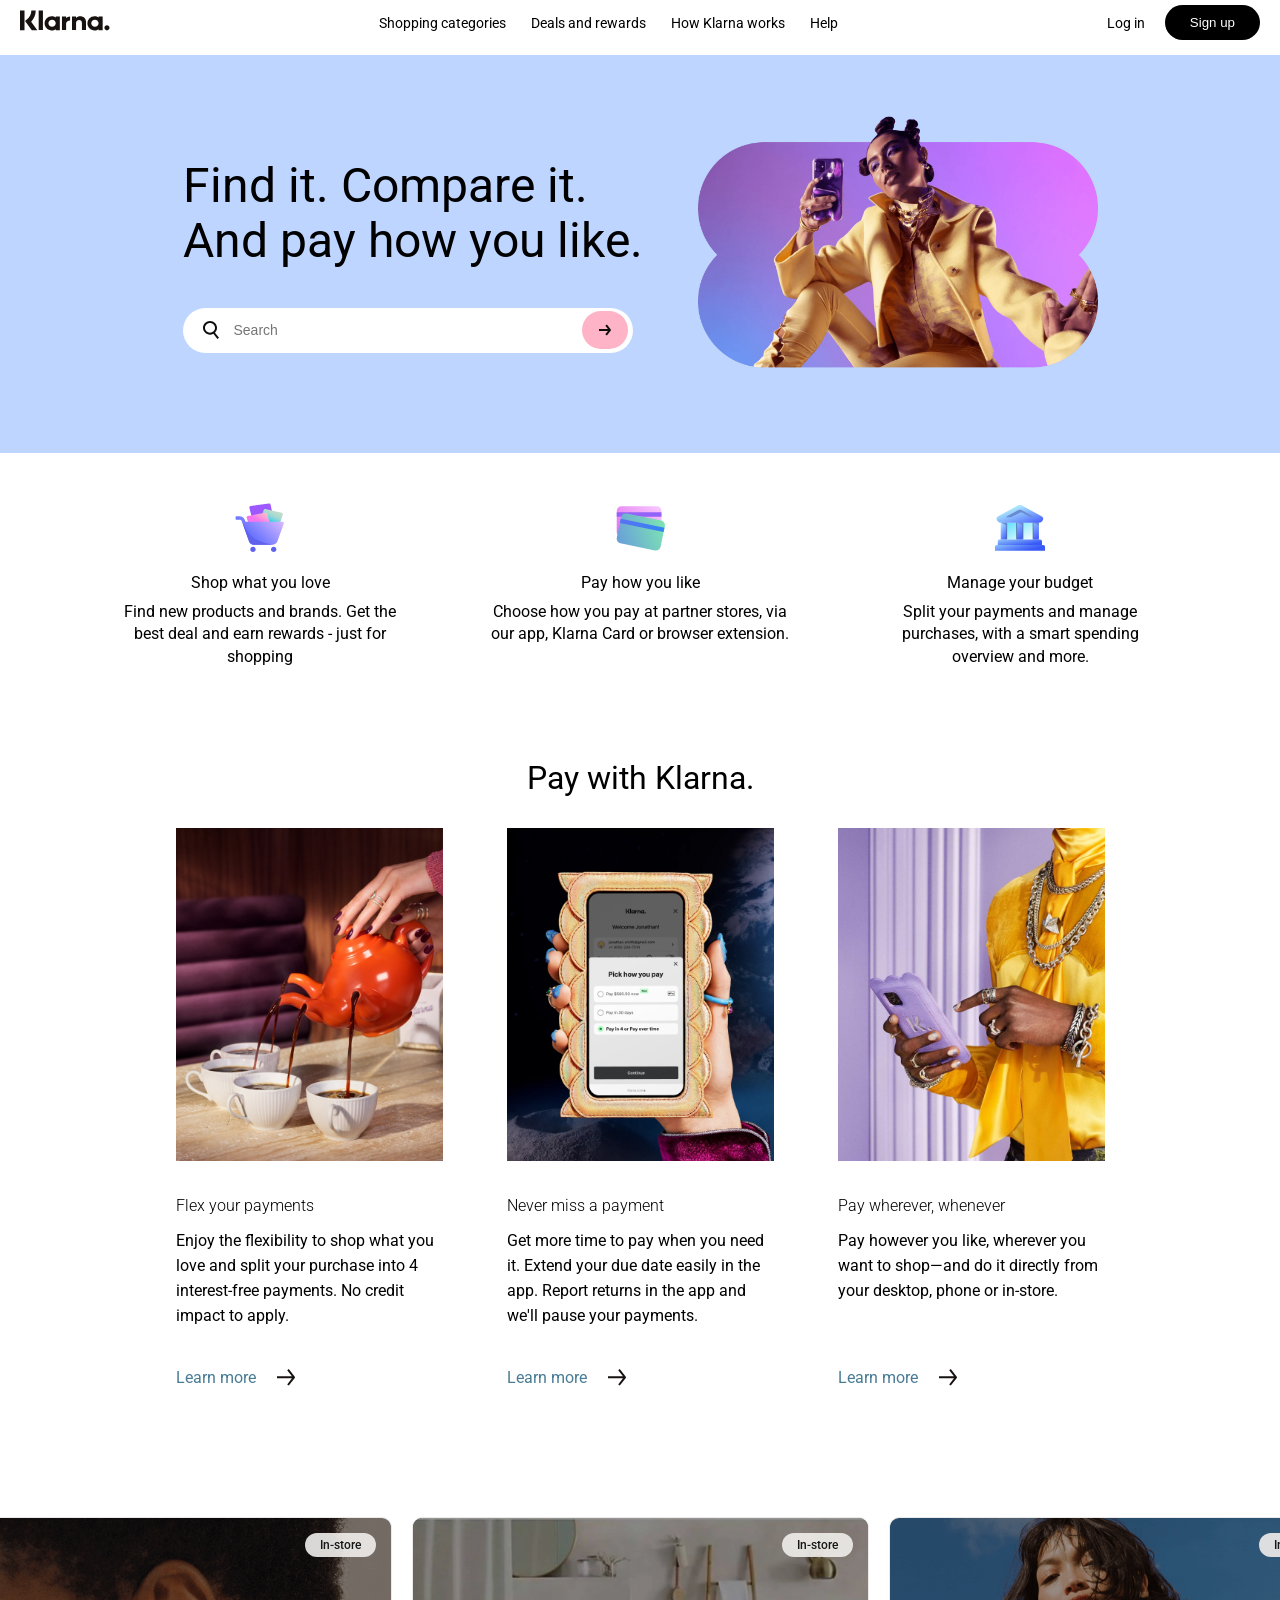
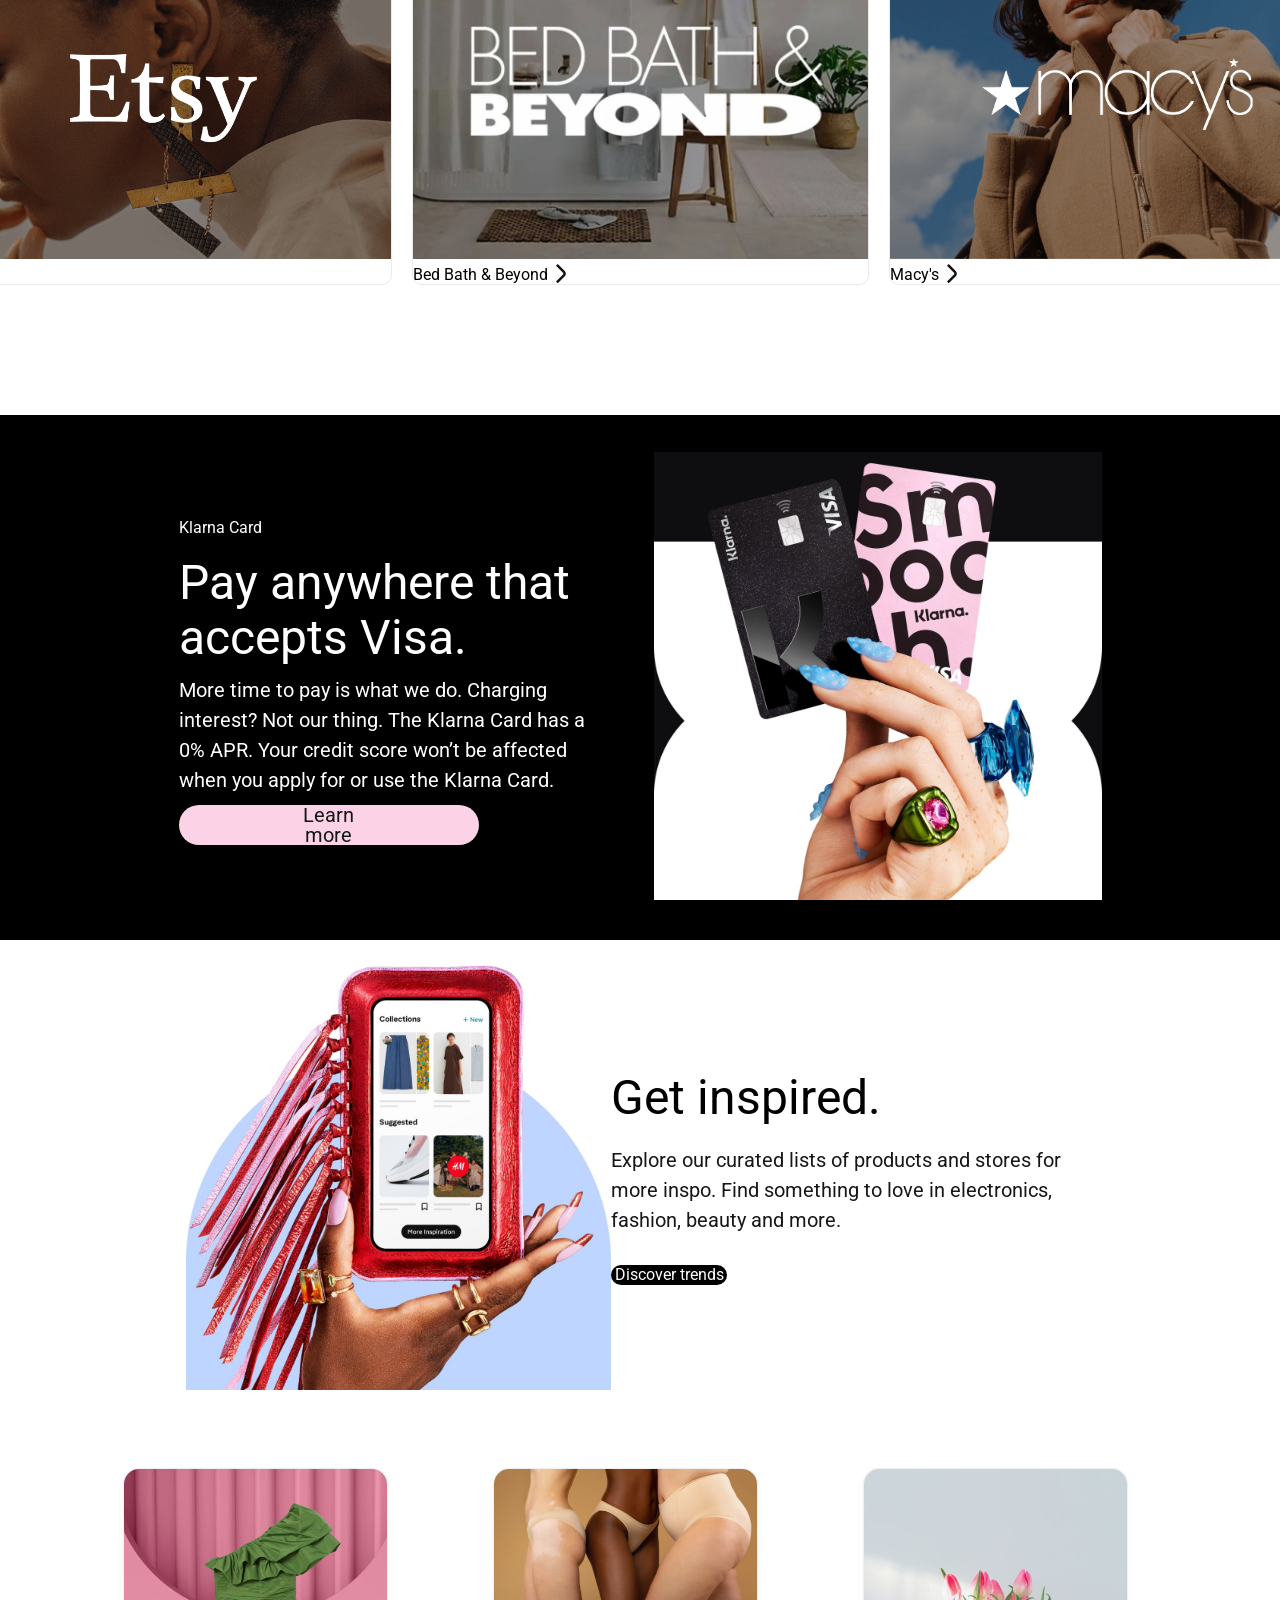
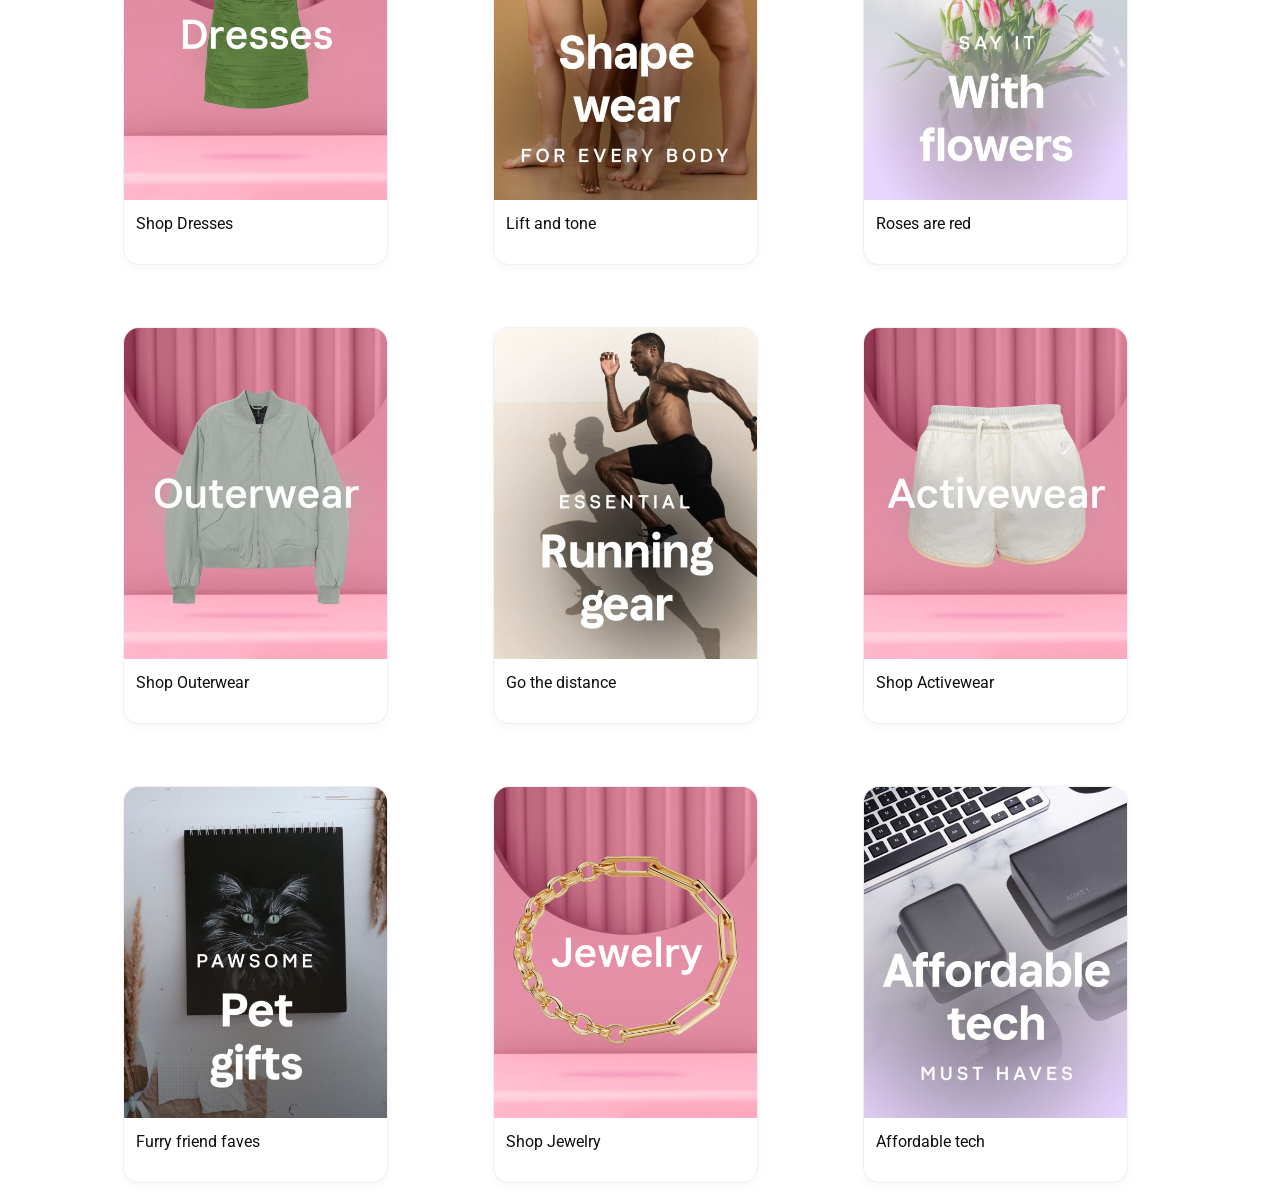
==== commit 8143a194: "feat: mobile responsive layout completed for sections 1-6" ====
--- a/index.html
+++ b/index.html
@@ -9,32 +9,42 @@
       href="https://fonts.googleapis.com/css2?family=Roboto:wght@400;500;700&display=swap"
       rel="stylesheet"
     />
-    <link rel="stylesheet" href="style.css" />
+<link rel="stylesheet" href="css/base.css">
+<link rel="stylesheet" href="css/desktop.css">
+<link rel="stylesheet" href="css/tablet.css" 
+      media="screen and (min-width: 769px) and (max-width: 1024px)">
+<link rel="stylesheet" href="css/mobile.css" 
+      media="screen and (max-width: 768px)">
+
     <title>Klarna</title>
   </head>
   <body>
     <header class="header">
-      <div class="container">
-        <div class="header__main-nav">
-          <div class="header__logo">
-            <img src="public/header/logo_header.svg" alt="Klarna Logo" />
-          </div>
-          <nav class="header__nav">
-            <div>Shopping categories</div>
-            <div>Deals and rewards</div>
-            <div>How Klarna works</div>
-            <div>Help</div>
-          </nav>
-        </div>
-
-        <div class="header__auth">
-          <div>Log in</div>
-          <div class="btn-black">Sign up</div>
-        </div>
-      </div>
-    </header>
+  <div class="container">
+    <div class="header__logo">
+      <img src="public/header/logo_header.svg" alt="Klarna Logo" />
+    </div>
+
+    <nav class="header__nav">
+      <a href="#">Shopping categories</a>
+      <a href="#">Deals and rewards</a>
+      <a href="#">How Klarna works</a>
+      <a href="#">Help</a>
+    </nav>
+
+    <div class="header__auth">
+      <a href="#" class="login-link">Log in</a>
+      <button class="btn-black">Sign up</button>
+    </div>
+    <div class="header__burger">
+      <span></span>
+      <span></span>
+      <span></span>
+    </div>
+  </div>
+</header>
     <main>
-      <!--------------БЛОК 1------------->
+      <!------------БЛОК 1----------->
       <section class="hero_1">
         <div class="hero__container">
           <div class="hero__left">
@@ -76,8 +86,8 @@
             <div class="benefit-backet__content">
               <p class="Shop">Shop what you love</p>
               <p>
-                Find new products and brands. Get<br />
-                the best deal and earn rewards - just<br />
+                Find new products and brands. Get
+                the best deal and earn rewards - just
                 for shopping
               </p>
             </div>
@@ -91,8 +101,8 @@
             <div class="benefit-backet__content">
               <p class="Pay">Pay how you like</p>
               <p>
-                Choose how you pay at partner<br />
-                stores, via our app, Klarna Card or<br />
+                Choose how you pay at partner
+                stores, via our app, Klarna Card or
                 browser extension.
               </p>
             </div>
@@ -106,8 +116,8 @@
             <div class="benefit-backet__content">
               <p class="Manage">Manage your budget</p>
               <p>
-                Split your payments and manage<br />
-                purchases, with a smart spending<br />
+                Split your payments and manage
+                purchases, with a smart spending
                 overview and more.
               </p>
             </div>
@@ -203,6 +213,89 @@
                 </p>
               </div>
             </div>
+            <div class="columns_1_hero_3 is-duplicate">
+              <div class="pictire_1_hero_3">
+                <img
+                  src="public/section_3/img_1_hero_3.svg"
+                  alt="teapot"
+                  class="img_1_hero_3"
+                />
+              </div>
+              <div class="text_column_1_hero_3">
+                <p class="heading_1_column_1_hero_3">Flex your payments</p>
+                <p class="description_1_column_1_hero_3">
+                  Enjoy the flexibility to shop what you love and split your
+                  purchase into 4 interest-free payments. No credit impact to
+                  apply.
+                </p>
+              </div>
+              <div class="Learn_more_vector_hero_3">
+                <p class="text_hero_3">
+                  Learn more
+                  <img
+                    src="public/section_3/vector_hero3.svg"
+                    alt=""
+                    class="vector_hero3"
+                  />
+                </p>
+              </div>
+            </div>
+
+            <div class="columns_2_hero_3 is-duplicate">
+              <div class="pictire_2_hero_3">
+                <img
+                  src="public/section_3/img_2_hero_3.svg"
+                  alt="telephone"
+                  class="img_2_hero_3"
+                />
+              </div>
+              <div class="text_column_2_hero_3">
+                <p class="heading_2_column_1_hero_3">Never miss a payment</p>
+                <p class="description_2_column_1_hero_3">
+                  Get more time to pay when you need it. Extend your due date
+                  easily in the app. Report returns in the app and we'll pause
+                  your payments.
+                </p>
+              </div>
+              <div class="Learn_more_vector_hero_3">
+                <p class="text_hero_3">
+                  Learn more
+                  <img
+                    src="public/section_3/vector_hero3.svg"
+                    alt=""
+                    class="vector_hero3"
+                  />
+                </p>
+              </div>
+            </div>
+
+            <div class="columns_3_hero_3 is-duplicate">
+              <div class="pictire_3_hero_3">
+                <img
+                  src="public/section_3/img_3_hero_3.svg"
+                  alt="telephone_hand"
+                  class="img_3_hero_3"
+                />
+              </div>
+              <div class="text_column_3_hero_3">
+                <p class="heading_3_column_1_hero_3">Pay wherever, whenever</p>
+                <p class="description_3_column_1_hero_3">
+                  Pay however you like, wherever you want to shop—and do it
+                  directly from your desktop, phone or in-store.
+                </p>
+              </div>
+              <div class="Learn_more_vector_hero_3">
+                <p class="text_hero_3">
+                  Learn more
+                  <img
+                    src="public/section_3/vector_hero3.svg"
+                    alt=""
+                    class="vector_hero3"
+                  />
+                </p>
+              </div>
+            </div>
+            
           </div>
         </div>
       </div>
@@ -260,6 +353,38 @@
               </p>
             </div>
           </div>
+          <div class="columns_1_hero_4 is-duplicate">
+            <div class="pictire_1_hero_4">
+              <img src="public/section_4/img_1_hero_4.svg" alt="Etsy" />
+              <span class="tag_in_store">In-store</span>
+            </div>
+            <div class="Learn_more_vector_hero_4">
+              <p class="text_hero_4">
+                Etsy
+                <img
+                  src="public/section_4/vector_hero_4.svg"
+                  alt=""
+                  class="vector_hero4"
+                />
+              </p>
+            </div>
+          </div>
+          <div class="columns_1_hero_4 is-duplicate">
+            <div class="pictire_1_hero_4">
+              <img src="public/section_4/img_3_hero_4.svg" alt="Macy's" />
+              <span class="tag_in_store">In-store</span>
+            </div>
+            <div class="Learn_more_vector_hero_4">
+              <p class="text_hero_4">
+                Macy's
+                <img
+                  src="public/section_4/vector_hero_4.svg"
+                  alt=""
+                  class="vector_hero4"
+                />
+              </p>
+            </div>
+          </div>
         </div>
       </div>
       <!--------------БЛОК 5------------->
@@ -272,15 +397,15 @@
               </div>
               <div class="text_2_column_1_hero_5">
                 <p>
-                  Pay anywhere that<br />
+                  Pay anywhere that
                   accepts Visa.
                 </p>
               </div>
               <div class="text_3_column_1_hero_5">
                 <p>
                   More time to pay is what we do. Charging interest? Not our
-                  thing. The Klarna Card has a<br />
-                  0% APR. Your credit score won’t be affected<br />
+                  thing. The Klarna Card has a
+                  0% APR. Your credit score won’t be affected
                   when you apply for or use the Klarna Card.
                 </p>
               </div>
@@ -317,8 +442,8 @@
               </div>
               <div class="text_2_column_2_hero_6">
                 <p>
-                  Explore our curated lists of products and stores<br />
-                  for more inspo. Find something to love in<br />
+                  Explore our curated lists of products and stores
+                  for more inspo. Find something to love in
                   electronics, fashion, beauty and more.
                 </p>
               </div>
@@ -392,7 +517,7 @@
         </div>
       </div>
       <!--------------БЛОК 8------------->
-      <section class="hero_8">
+      <!-- <section class="hero_8">
         <div class="countauner_hero_8">
           <h2 class="text_hero_8">Shop by category.</h2>
           <div class="categories__grid">
@@ -527,9 +652,9 @@
             </div>
           </div>
         </div>
-      </section>
+      </section> -->
       <!--------------БЛОК 9------------->
-      <div class="hero_9">
+      <!-- <div class="hero_9">
         <div class="deals__grid">
           <div class="deal-card">
             <div class="deal-card__image">
@@ -579,9 +704,9 @@
             />
           </div>
         </div>
-      </div>
+      </div> -->
       <!--------------БЛОК 10------------->
-      <section class="hero_10">
+      <!-- <section class="hero_10">
         <div class="carousel-viewport">
           <div class="carousel-track">
             <div class="carousel-slide slide-purple">
@@ -681,9 +806,9 @@
           <button class="carousel-btn prev" onclick="moveSlide(-1)">❮</button>
           <button class="carousel-btn next" onclick="moveSlide(1)">❯</button>
         </div>
-      </section>
+      </section> -->
       <!--------------БЛОК 11------------->
-      <div class="hero_11">
+      <!-- <div class="hero_11">
         <div class="background-color_11">
           <div class="hug_hero_5">
             <div class="column_1_hero_11">
@@ -716,9 +841,9 @@
           </div>
         </div>
       </div>
-    </main>
+    </main> -->
     <!--------------БЛОК 12 ФУТЕР------------->
-    <footer class="footer_12">
+    <!-- <footer class="footer_12">
       <div class="footer__content-wrapper">
         <div class="footer__container">
           <div class="footer__brand">
@@ -821,6 +946,6 @@
           </div>
         </div>
       </div>
-    </footer>
+    </footer> -->
   </body>
 </html>
--- a/css/base.css
+++ b/css/base.css
@@ -0,0 +1,17 @@
+/* В base.css */
+.header__burger {
+    display: none; 
+    width: 30px;
+    height: 20px;
+    flex-direction: column;
+    justify-content: space-between;
+    cursor: pointer;
+}
+
+.header__burger span {
+    display: block;
+    height: 2px;
+    width: 100%;
+    background-color: #000;
+}
+
--- a/css/desktop.css
+++ b/css/desktop.css
@@ -0,0 +1,1116 @@
+
+
+/*------------HEADER-------------*/
+
+* {
+    margin: 0;
+    padding: 0;
+    box-sizing: border-box;
+}
+
+body {
+    font-family: 'Roboto', sans-serif;
+}
+
+.header {
+    padding: 5px 0px;
+}
+
+.container {
+    width: 100%;
+    max-width: 1440px;
+    margin: 0 auto;
+    padding: 0 20px;
+    display: flex;
+    justify-content: space-between;
+    align-items: center;
+}
+
+.header__nav {
+
+    width: 50%;
+    display: flex;
+    justify-content: center;
+    gap: 25px;
+}
+
+
+
+.header__nav a {
+    text-decoration: none;
+    color: #000;
+    font-size: 14px;
+    white-space: nowrap;
+}
+
+.header__auth {
+    display: flex;
+    align-items: center;
+    gap: 20px;
+}
+
+.login-link {
+    text-decoration: none;
+    color: #000;
+    font-size: 14px;
+}
+
+.btn-black {
+    background: #000;
+    color: #fff;
+    padding: 10px 25px;
+    border-radius: 100px;
+    border: none;
+    font-weight: 500;
+    cursor: pointer;
+    white-space: nowrap;
+}
+
+.header__burger {
+    display: none;
+    flex-direction: column;
+    justify-content: space-between;
+    width: 25px;
+    height: 18px;
+    cursor: pointer;
+}
+
+.header__burger span {
+    width: 100%;
+    height: 2px;
+    background: #000;
+    border-radius: 2px;
+}
+
+/*------------БЛОК 1-------------*/
+.hero_1 {
+    background-color: #BDD5FF;
+    width: 100%;
+    display: flex;
+    justify-content: center;
+    overflow: hidden; 
+    margin-top: 10px;
+}
+
+.hero__container {
+padding: 60px 160px;
+flex: 1 0 0;
+display: flex;
+width: 1440px;
+justify-content: center;
+align-items: center;
+align-content: space-between;
+align-self: stretch;
+flex-wrap: wrap;
+gap: 55px;
+}
+.hero_1 h1{
+    color: #000;
+    font-family: Roboto;
+    font-size: clamp(32px, 4vw, 48px);
+    font-style: normal;
+    font-weight: 400;
+    line-height: 55px;
+    margin-top: 3px;
+    margin-left: 0px;
+    white-space: nowrap;
+}
+.hero__image{
+     width: clamp(350px, 40vw, 400px);
+    height: auto; 
+    object-fit: contain;
+}
+.hero__left {
+    display: flex;
+    flex-direction: column;
+    justify-content: center;
+    gap: 40px;
+    
+}
+.search-box {
+    display: flex;
+    align-items: center;
+    background-color: #fff;
+    border-radius: 30px;
+    width: clamp(390px, 100%, 450px);
+    
+    height: 45px;
+    padding-right: 5px;
+}
+.text {
+    flex: 1;
+    border: none;
+    outline: none;
+    padding: 0 15px;
+    font-size: 14px;
+    background: transparent;
+}
+.search-btn-icon {
+    display: flex;
+    align-items: center;
+    border: none;
+    background: transparent;
+    padding-left: 20px;
+}
+.search-btn-arrow{
+    display: flex;
+padding: 13px 17px;
+justify-content: center;
+align-items: center;
+border-radius: 100px;
+background: #FFB3C7;
+border: none;
+/*------------БЛОК 2-------------*/
+}
+.benefits {
+    max-width: 1440px;
+    margin: 0 auto;
+    padding: 50px clamp(20px, 5vw, 100px); 
+    display: flex;
+    flex-wrap: wrap;
+    justify-content: center;
+    column-gap: clamp(15px, 5vw, 40px);
+    gap: clamp(80px, 5vw, 200px);
+    box-sizing: border-box;
+}
+.benefit-backet, 
+.benefit-card, 
+.benefit-temple {
+    display: flex;
+    flex-direction: column;
+    align-items: center;
+    width: 100%;
+    max-width: 300px; 
+}
+
+.benefit-backet__content {
+    margin-top: 30px;
+    text-align: center;
+}
+
+.Shop,
+.Pay,
+.Manage {
+    margin-top: -10px;
+    margin-bottom: 9px;
+    display: block;
+}
+.benefit-backet__content p:not([class]) { 
+    font-size: clamp(12px, 5vw, 16px);
+    line-height: 1.4;
+    text-align: center;
+}
+
+/*------------БЛОК 3-------------*/
+.hero_3{
+    margin-top: 2px;
+}
+.cntr_text_hero_3{
+    color: #000;
+    text-align: center;
+    font-family: Roboto;
+    font-size: clamp(24px, 5vw, 32px);
+    font-style: normal;
+    font-weight: 400;
+    line-height: 40px;
+    margin-top: 40px;
+}
+
+.columns_hero_3 {
+    display: flex;
+    justify-content: center;
+    align-items: stretch;
+    gap: clamp(10px, 5vw, 130px);
+    margin-top: 30px;
+}
+
+.heading_1_column_1_hero_3,
+.heading_2_column_1_hero_3,
+.heading_3_column_1_hero_3 {
+    color: #000;
+    font-family: Roboto, sans-serif;
+    font-size: 16px;
+    font-weight: 300; 
+    line-height: 1.2;
+}
+.description_1_column_1_hero_3,
+.description_2_column_1_hero_3,
+.description_3_column_1_hero_3 {
+    color: #000;
+    font-family: Roboto, sans-serif;
+    font-size: 16px;
+    font-weight: 400;
+    line-height: 25px;
+}
+.columns_1_hero_3,
+.columns_2_hero_3,
+.columns_3_hero_3 {
+    max-width: 267px;
+    width: 100%;
+    display: flex;
+    flex-direction: column;
+}
+.text_column_1_hero_3,
+.text_column_2_hero_3,
+.text_column_3_hero_3 {
+    display: flex;
+    flex-direction: column;
+    gap: 13px;
+    margin-top: 31px;
+    flex-grow: 1;
+}
+
+.text_hero_3 {
+    color: #487B94;
+    font-family: Roboto, sans-serif;
+    font-size: clamp(12px, 5vw, 16px);
+    display: flex;
+    align-items: center;
+    gap: 21px;
+    cursor: pointer;
+}
+.Learn_more_vector_hero_3{
+display: inline-flex;
+align-items: center;
+content: space-between;
+margin-top: 40px;
+}
+
+.vector_hero3 {
+    width: 18px; 
+    height: auto;
+}
+
+.columns_3_hero_3.is-duplicate,
+.columns_2_hero_3.is-duplicate,
+.columns_1_hero_3.is-duplicate{
+    display: none;
+}
+
+/*------------БЛОК 4-------------*/
+.columns_1_hero_4.is-duplicate {
+    display: none;
+}
+
+
+.hero_4 {
+    background-color: #ffffff;
+    padding: 90px 0;
+}
+
+.columns_hero_4 {
+    display: flex;
+    flex-direction: row !important;
+    flex-wrap: nowrap !important;
+    overflow-x: auto;
+    scroll-snap-type: x mandatory;
+    padding: 40px 40px !important; 
+    justify-content: center !important; 
+    gap: 20px !important;
+    scrollbar-width: none;
+    width: 100%;
+}
+.columns_1_hero_4 {
+    flex-shrink: 0; 
+    width: 100%;
+    max-width: 457px; 
+    height: 368px;
+    background: #FFFFFF;
+    border: 1px solid #EAEAEA;
+    border-radius: 10px;
+    overflow: hidden;
+    display: flex;
+    flex-direction: column;
+}
+
+.pictire_1_hero_4 img {
+    
+    width: 100%;
+    height: 100%;
+    object-fit: cover; 
+    display: block;
+}
+
+.pictire_1_hero_4 {
+    position: relative;
+}
+.tag_in_store {
+    position: absolute; 
+    top: 15px;          
+    right: 15px;        
+    background: rgba(240, 238, 235, 0.9);
+    padding: 5px 15px;
+    border-radius: 20px;
+    font-family: Roboto, sans-serif;
+    font-size: 12px;
+    font-weight: 500;
+    color: #171717;
+    z-index: 2;         
+}
+
+.Learn_more_vector_hero_4 {
+    display: flex;
+    align-items: center;
+    flex-grow: 1;
+    align-items: flex-end;
+}
+
+.text_hero_4 {
+    color: #000;
+    font-family: Roboto, sans-serif;
+    font-size: 16px;
+    font-weight: 400;
+    display: flex;
+    align-items: center;
+    gap: 8px;
+    cursor: pointer;
+    margin: 0;           
+    line-height: 1.2;    
+}
+
+.vector_hero4 {
+    width: 10px;
+    height: auto;
+}
+
+/*------------БЛОК 5-------------*/
+.background-color_5 {
+    background: #000;
+    display: flex;
+    justify-content: center;
+    padding: 60px 0;
+    height: 525px; 
+}
+.hug_hero_5{
+display: flex;
+justify-content: center;
+align-items: center;
+gap: 50px;
+flex: 1 0 0; 
+}
+.column_1_hero_5{
+display: flex;
+width: 425px;
+height: 335px;
+flex-direction: column;
+justify-content: center;
+align-items: flex-start;
+gap: 10px;
+}
+
+.image_column_2_hero_5 {
+    width: clamp(250px, 35vw, 450px);
+    margin: 0 auto;
+}
+.text_1_column_1_hero_5{
+    color: #FFF;
+font-family: Roboto;
+font-size: 16px;
+font-style: normal;
+font-weight: 400;
+line-height: 35px;
+}
+.text_2_column_1_hero_5{
+    color: #FFF;
+font-family: Roboto;
+font-size: 48px;
+font-style: normal;
+font-weight: 400;
+line-height: 55px;
+align-self: stretch;
+}
+.text_3_column_1_hero_5{
+ color: #FFF;
+font-family: Roboto;
+font-size: 20px;
+font-style: normal;
+font-weight: 400;
+line-height: 30px;
+}
+.button_background_hero_5{
+display: flex;
+width: 300px;
+height: 40px;
+flex-direction: column;
+justify-content: center;
+align-items: center;
+gap: 10px;
+flex-shrink: 0;
+border-radius: 50px;
+background: #FBD2E6;
+}
+.text_button_hero_5{
+ color: #171717;
+text-align: center;
+font-family: Roboto;
+font-size: 20px;
+font-style: normal;
+font-weight: 400;
+line-height: 20px;
+width: 102px;   
+}
+
+/*------------БЛОК 6-------------*/
+.background-color_6 {
+    display: flex;
+    justify-content: center;
+    align-items: center;
+    align-self: stretch;
+    background-color: rgb(255, 255, 255);
+    width: 100%;
+    height: 475px;
+}
+
+.hug_hero_6 {
+    display: flex;
+    flex-direction: row;    
+    width: 908px;         
+    height: 425px;        
+    justify-content: space-between; 
+    align-items: center;
+    flex-wrap: nowrap;
+    box-sizing: border-box;
+}
+
+.column_1_hero_6 {
+    width: 425px;
+    height: 425px;
+}
+
+.image_column_1_hero_6 {
+    width: 425px;
+height: auto;
+}
+
+.column_2_hero_6 {
+    display: flex;
+    flex-direction: column; 
+    align-items: flex-start;
+    justify-content: center;
+    height: auto;
+    gap: 30px;
+}
+
+
+.text_1_column_2_hero_6 {
+    color: #000;
+    font-family: Roboto;
+    font-size: 48px;
+    font-weight: 400;
+    line-height: 55px;
+}
+
+.text_2_column_2_hero_6 {
+    color: #171717;
+    font-family: Roboto;
+    font-size: 20px;
+    font-weight: 400;
+    line-height: 30px;
+    margin-top: -10px;
+}
+
+.button_background_hero_6 {
+    display: flex;
+    width: 116px;
+height: 20px;       
+    justify-content: center;
+    align-items: center;
+    border-radius: 50px;
+    background: #000;
+}
+
+.text_button_hero_6 {
+    color: #FFF;
+font-family: Roboto;
+font-size: 16px;
+font-style: normal;
+font-weight: 400;
+line-height: 20px;
+}
+.column_2_hero_6 p {
+    margin: 0;
+}
+/*------------БЛОК 7-------------*/
+.hero_7{
+    margin-top: 20px;
+    margin-left: -30px;
+}
+.catalog__grid {
+    display: grid;
+    margin: 0 auto; 
+    max-width: 1440px; 
+    grid-template-columns: repeat(3, 265px);
+    row-gap: 49px;
+    column-gap: 105px;
+    justify-content: center;
+    padding: 20px 0;
+}
+
+.catalog__card {
+    display: flex;
+    flex-direction: column;
+    gap: 15px;
+}
+
+.catalog__title {
+    color: #0E0E0F;
+    font-family: Roboto;
+    font-size: 16px;
+    font-style: normal;
+    font-weight: 400;
+    line-height: 25px;
+    width: auto;
+    margin-left: 12px;
+    margin-top: 7px;
+}
+
+.img_1_hero_7.svg,
+.img_2_hero_7.svg,
+.img_3_hero_7.svg,
+.img_4_hero_7.svg,
+.img_5_hero_7.svg,
+.img_6_hero_7.svg,
+.img_7_hero_7.svg,
+.img_8_hero_7.svg,
+.img_9_hero_7.svg{
+width: 265px;
+height: 331px;
+}
+
+.card_1_hero_7,
+.card_2_hero_7,
+.card_3_hero_7,
+.card_4_hero_7,
+.card_5_hero_7,
+.card_6_hero_7,
+.card_7_hero_7,
+.card_8_hero_7,
+.card_9_hero_7{
+    background: #FFFFFF;
+    border: 1px solid rgba(2, 14, 15, 0.06);
+    overflow: hidden;
+    box-shadow: 0px 4px 10px rgba(0, 0, 0, 0.03);
+    padding: 0px 0px;
+    padding-bottom: 28px;
+    border-radius: 16px;
+    margin-top: 13px;
+}
+
+/*------------БЛОК 8-------------*/
+.hero_8{
+    display: flex;
+height: 460px;
+padding: 60px 250px;
+flex-direction: column;
+justify-content: center;
+align-items: center;
+margin-top: 20px;
+flex: 1 0 0;
+background: #BDBDBD;
+}
+
+
+.text_hero_8{
+    color: #000;
+font-family: Roboto;
+font-size: 20px;
+font-style: normal;
+font-weight: 400;
+line-height: 20px;
+}
+.categories__grid {
+    display: flex;         
+    flex-wrap: wrap;        
+    gap: 30px;            
+    justify-content: center;
+    max-width: 900px;       
+    margin: 33px auto 0;
+}
+
+.category__card {
+    background: #FFF;
+    border-radius: 16px;
+    height: 123px;
+    width: 150px;
+    display: flex;
+    flex-direction: column;
+    justify-content: center;
+    align-items: center;
+    gap: 6px;
+}
+
+.category__icon-wrapper {
+    width: 50px;
+    height: 50px;
+    border-radius: 12px;
+    display: flex;
+    align-items: center;
+    justify-content: center;
+}
+.text_hero_8{
+    color: #000;
+font-family: Roboto;
+font-size: 20px;
+font-style: normal;
+font-weight: 400;
+line-height: 20px;
+margin-top: 30px;
+}
+.category__name{
+    color: #171717;
+text-align: center;
+font-family: Roboto;
+font-size: 16px;
+font-style: normal;
+font-weight: 400;
+line-height: 16.8px; 
+width: 90px;
+}
+.countauner_hero_8{
+    display: flex;
+padding: 30px 0;
+flex-direction: column;
+align-items: center;
+gap: 10px;
+align-self: stretch;
+}
+
+/*------------БЛОК 9-------------*/
+.hero_9 {
+    display: flex;
+    justify-content: center;
+    align-items: center;
+    padding: 60px 0;
+    background-color: #fff;
+}
+
+.deals__grid {
+    display: flex; 
+    justify-content: space-between;
+    align-items: center;
+    max-width: 1140px;
+    width: 100%;
+    margin: 0 auto;
+    gap: 70px;
+    margin-top: 25px;
+}
+
+.deal-card {
+    background: #FFF;
+    border-radius: 16px;
+    border: 1px solid #F2F2F2; 
+    overflow: hidden;
+    width: 270px; 
+    display: flex;
+    flex-direction: column;
+    transition: transform 0.2s;
+}
+
+.deal-card__image {
+    position: relative;
+    width: 100%;
+    height: 270px; 
+}
+
+.deal-card__image img {
+    width: 100%;
+    height: 100%;
+    object-fit: cover; 
+}
+
+.deal-card__content {
+    padding: 20px 16px;
+    display: flex;
+    flex-direction: column;
+    gap: 4px;
+}
+
+.deal-card__label {
+    margin: 0;
+    color: #171717;
+    font-size: 14px;
+    font-weight: 400;
+}
+
+.deal-card__title {
+    margin: 0;
+    color: #171717;
+    font-size: 16px;
+    font-weight: 500; 
+}
+
+.deals__view-all {
+    display: flex;
+    align-items: center;
+    gap: 20px;
+    margin-left: auto;
+    white-space: nowrap;
+}
+
+.view-all-link {
+    color: #487B94;
+    font-family: Roboto;
+    font-size: 16px;
+    font-weight: 400;
+    text-decoration: none;
+}
+
+.icon_hero_9 {
+    width: 20px;
+    height: auto;
+}
+
+/*------------БЛОК 10-------------*/
+.hero_10 {
+    padding: 60px 0;
+    overflow: hidden;
+}
+
+.carousel-viewport {
+    position: relative;
+    max-width: 1440px;
+    margin: 0 auto;
+    overflow: hidden; 
+}
+
+.carousel-track {
+    display: flex;
+    transition: transform 0.5s ease-in-out; 
+}
+
+.carousel-slide {
+    min-width: 100%; 
+    display: flex;
+    align-items: center;
+    border-radius: 20px;
+    overflow: hidden;
+    height: 485px;
+}
+
+.slide-purple { background-color: #E7D6FD; }
+.slide-white { background-color: #F2F2F2; }
+.slide-image {
+    flex: 1;
+    display: flex;
+    justify-content: center;
+    align-items: center;
+    height: 100%;
+}
+
+.slide-image img {
+    height: 90%;
+    width: auto;
+}
+
+.slide-content {
+    flex: 1;
+    padding: 0 80px;
+    background-color: #fff; 
+    height: 100%;
+    display: flex;
+    flex-direction: column;
+    justify-content: center;
+}
+
+.slide-content h3 {
+    font-size: 32px;
+    margin-bottom: 20px;
+    color: #171717;
+}
+
+.slide-content p {
+    font-size: 18px;
+    line-height: 1.5;
+    color: #171717;
+    margin-bottom: 30px;
+    max-width: 400px;
+}
+
+.learn-more {
+    display: flex;
+    align-items: center;
+    gap: 10px;
+    color: #487B94;
+    text-decoration: none;
+    font-weight: 500;
+}
+
+/* Кнопки */
+.carousel-btn {
+    position: absolute;
+    top: 50%;
+    transform: translateY(-50%);
+    background: rgba(255,255,255,0.8);
+    border: none;
+    width: 50px;
+    height: 50px;
+    border-radius: 50%;
+    cursor: pointer;
+    font-size: 20px;
+    display: flex;
+    justify-content: center;
+    align-items: center;
+    box-shadow: 0 4px 10px rgba(0,0,0,0.1);
+    z-index: 10;
+}
+
+.prev { left: 20px; }
+.next { right: 20px; }
+
+/*------------БЛОК 11-------------*/
+
+.background-color_11{
+    display: flex;
+height: 531px;
+justify-content: center;
+align-items: center;
+align-self: stretch;
+background: #FFE7D0;
+}
+.text_1_column_1_hero_11{
+    color: #000;
+font-family: Roboto;
+font-size: 48px;
+font-style: normal;
+font-weight: 400;
+line-height: 55px;
+}
+.text_2_column_1_hero_11{
+   color: #171717;
+font-family: Roboto;
+font-size: 20px;
+font-style: normal;
+font-weight: 400;
+line-height: 30px;
+width: 394px;
+margin-top: 9px;
+}
+
+.buttons_hero_11 {
+    display: flex;
+    gap: 25px;    
+    margin-top: 20px;
+}
+
+.button_hero_11 {
+    display: flex;
+    justify-content: center;
+    align-items: center;
+    height: 50px;        
+    padding: 0 27px;    
+    font-family: 'Roboto', sans-serif;
+    font-size: 16px;
+    cursor: pointer;
+    border: none;
+    transition: 0.3s;
+    white-space: nowrap;  
+}
+
+.button_black_11 {
+    background: #000;
+    color: #ffffff;
+}
+
+.button_white_11 {
+    background: #FFF;
+    color: #000;
+}
+
+.button_hero_11:hover {
+    opacity: 0.8;
+}
+.column_1_hero_11{
+    display: flex;
+width: 420px;
+flex-direction: column;
+justify-content: center;
+align-items: flex-start;
+gap: 10px;
+margin-left: -3px;
+
+}
+.text_button_1{
+    color: #FFF;
+    font-family: Roboto;
+    font-size: 16px;
+    font-style: normal;
+    font-weight: 400;
+    line-height: 20px; 
+}
+.text_button_2{
+    color: #17120F;
+    font-family: Roboto;
+    font-size: 16px;
+    font-style: normal;
+    font-weight: 400;
+    line-height: 20px;
+}
+
+/*------------ФУТЕР-------------*/
+.footer_12 {
+    background-color: #000;
+    color: #fff;
+    display: flex;
+padding: 34px 10px;
+flex-direction: column;
+justify-content: center;
+align-items: center;
+align-self: stretch;
+}
+
+.footer__container {
+display: flex;
+justify-content: center;
+align-items: flex-start;
+gap: 80px;
+align-self: stretch;
+}
+
+.footer__logo {
+    font-size: 32px;
+    font-weight: 100;
+    color: #606060;
+}
+
+.footer__col h3 {
+    color: #FFF;
+    font-family: Roboto;
+    font-size: 16px;
+    font-style: normal;
+    font-weight: 400;
+    line-height: 16.8px;
+    letter-spacing: 0.048px;
+}
+
+.footer__col ul {
+    list-style: none;
+    padding: 0;
+    margin: 0;
+    display: flex;
+    flex-direction: column;
+    gap: 15px;
+}
+
+.footer__col a {
+    color: #FFF;
+font-family: Roboto;
+font-size: 16px;
+font-style: normal;
+font-weight: 400;
+line-height: 16.8px;
+letter-spacing: 0.048px;
+    text-decoration: none;
+    align-self: stretch;
+}
+
+.footer__socials {
+    display: flex;
+    gap: 5px;
+    align-items: center;
+}
+
+.social-wrap {
+    display: flex;
+    justify-content: center; 
+    align-items: center;    
+    background-color: #FFF; 
+    border-radius: 5px;      
+    width: 40px;
+    height: 15px;
+    transition: box-shadow 0.3s ease;
+    text-decoration: none; 
+}
+
+.social-wrap:hover {
+    box-shadow: 0 0 10px rgba(255, 255, 255, 0.5);
+}
+
+.social-wrap img {
+    width: 20px;
+    height: 20px;
+}
+.footer__col{
+   display: flex;
+flex-direction: column;
+align-items: center;
+gap: 15px; 
+}
+
+.footer__bottom {
+    margin-top: 60px;
+    padding-top: 30px;
+    display: flex;
+    justify-content: space-between;
+}
+.footer__brand {
+    display: flex;
+    width: 208px;
+    flex-direction: column;
+    justify-content: center;
+    align-items: flex-start;
+    gap: 49px;
+    margin: 8px 0;
+}
+.footer__country {
+    display: flex;
+    align-items: center;    
+    justify-content: space-between; 
+    width: 100%;            
+    cursor: pointer;
+}
+
+.icon_text_1 {
+    display: flex;
+    align-items: center;
+    gap: 10px;            
+}
+
+.line {
+    display: flex;
+    align-items: center;
+}
+
+.line_icon {
+    display: block;
+    margin-right: 15px;
+}
+.footer__legal-text{
+    color: #FFF;
+    font-family: Roboto;
+    font-size: 10px;
+    font-style: normal;
+    font-weight: 400;
+    line-height: 10.5px; 
+    letter-spacing: 0.048px;
+    width: 690px;
+    flex-shrink: 0;
+}
+.footer__extra-links {
+    display: flex;
+    width: 365px;       
+    height: 11px;    
+    justify-content: center;
+    align-items: flex-start;
+    gap: 24px;          
+    flex-shrink: 0;
+}
+
+.footer__extra-links a {
+    color: #FFF;
+    font-family: 'Roboto', sans-serif;
+    font-size: 10px;     
+    font-weight: 400;
+    line-height: 10.5px; 
+    letter-spacing: 0.048px;
+    text-decoration: none;
+    white-space: nowrap;
+}
+.footer__bottom {
+    margin-top: 20px;
+    padding: 30px 0; 
+    display: flex;
+    justify-content: center; 
+    align-items: center;
+    width: 100%;
+    gap: 40px;
+}
--- a/css/tablet.css
+++ b/css/tablet.css
@@ -0,0 +1,201 @@
+/*------------HEADER-------------*/
+.header .container {
+    display: flex;
+    justify-content: space-between;
+    align-items: center;
+    align-self: stretch;
+}
+
+.header__main-nav {
+    display: flex;
+    align-items: center;
+}
+
+.header__nav {
+    display: flex;
+    flex-direction: row;      
+    flex-wrap: nowrap;        
+    justify-content: center; 
+    align-items: center;
+    gap: 25px;               
+    flex: 1;               
+}
+
+.header__nav a {
+    text-decoration: none;
+    white-space: nowrap;  
+}
+
+.header__logo {
+    margin: 0;
+}
+
+.header__burger {
+    display: none;
+}
+
+.header__auth {
+    display: flex;
+    justify-content: center;
+    align-items: center;
+    gap: 20px;
+} 
+
+/*------------БЛОК 1-------------*/
+.hero_1 h1 {
+    font-size: clamp(41px, 5vw, 41px);
+    flex-direction: column;
+}
+
+.search-box {
+    display: flex;
+    align-items: center;
+    background-color: #fff;
+    border-radius: 30px;
+    width: clamp(390px, 100%, 390px);
+    height: 45px;
+    padding-right: 5px;
+}
+
+.hero__image {
+    width: clamp(390px, 50vw, 450px);
+    height: auto; 
+    object-fit: contain;
+}
+
+/*------------БЛОК 2-------------*/
+.benefits {
+    padding: 65px clamp(10px, 5vw, 10px);
+    gap: clamp(15px, 5vw, 400px); 
+}
+
+/*------------БЛОК 3-------------*/
+.columns_3_hero_3 {
+    display: none !important;
+}
+
+/*------------БЛОК 4-------------*/
+.columns_hero_4 {
+    flex-wrap: wrap;
+    max-width: 1440px;
+    margin: 0 auto;
+    justify-content: center;
+    align-items: center;
+    gap: 10px;
+}
+
+.columns_hero_4 {
+    display: flex;
+    flex-direction: row !important;
+    flex-wrap: nowrap !important;
+    overflow-x: auto;
+    scroll-snap-type: x mandatory;
+    padding: 40px 40px !important; 
+    justify-content: flex-start !important; 
+    gap: 20px !important;
+    scrollbar-width: none;
+    width: 100%;
+}
+
+.columns_hero_4::-webkit-scrollbar {
+    display: none;
+}
+
+.columns_1_hero_4 {
+    flex: 0 0 45% !important; 
+    width: 45% !important;
+    scroll-snap-align: start !important; 
+    margin: 0 !important;
+    height: auto !important;
+    border-radius: 12px;
+}
+
+.pictire_1_hero_4 {
+    height: 280px !important; 
+}
+
+.columns_1_hero_4.is-duplicate {
+    display: flex !important;
+}
+
+/*------------БЛОК 5-------------*/
+.background-color_5 {
+    height: auto !important;
+    padding: 60px 40px;
+}
+
+.hug_hero_5 {
+    flex-direction: column !important;
+    align-items: center;
+    gap: 40px;
+}
+
+.column_1_hero_5 {
+    width: 100%;
+    max-width: 500px; 
+    display: flex;
+    flex-direction: column;
+    align-items: flex-start;
+}
+
+.button_background_hero_5 {
+    align-self: center;
+}
+
+.image_column_2_hero_5 {
+    max-width: 450px;
+}
+
+/*------------БЛОК 6-------------*/
+.background-color_6 {
+    height: auto !important;   
+    padding: 40px 20px;        
+    display: flex;
+    justify-content: center;
+}
+
+.hug_hero_6 {
+    flex-direction: column !important; 
+    width: 100% !important;            
+    height: auto !important;           
+    gap: 30px;                         
+    align-items: center;               
+    text-align: center;                
+}
+
+.column_1_hero_6 {
+    width: 100% !important;
+    max-width: 425px;                  
+    height: auto !important;
+}
+
+.image_column_1_hero_6 {
+    width: clamp(270px, 6vw, 450px) !important;
+    height: auto;
+    object-fit: contain;
+}
+
+.column_2_hero_6 {
+    width: 100%;
+    max-width: 500px;                  
+    align-items: center !important;    
+    gap: 20px;                         
+}
+
+.text_1_column_2_hero_6 {
+    font-size: clamp(28px, 6vw, 46px) !important; 
+    line-height: 1.2;
+    margin: 0;
+}
+
+.text_2_column_2_hero_6 {
+    font-size: 16px !important;        
+    line-height: 1.4;
+    margin-top: 0;
+}
+
+.button_background_hero_6 {
+    width: 160px;                      
+    height: 40px;                      
+    margin: 0 auto;
+}
--- a/css/mobile.css
+++ b/css/mobile.css
@@ -0,0 +1,331 @@
+/*------------HEADER-------------*/
+.container {
+    padding: 0 10px;
+}
+
+.header__main-nav {
+    flex-direction: column;
+}
+
+.header__nav {
+    display: none;
+}
+
+.header__right {
+    gap: 12px;
+}
+
+.header__auth {
+    display: none;
+}
+
+.btn-black {
+    padding: 10px 25px;
+}
+
+.login-link {
+    font-size: 14px;
+}
+
+.header__burger {
+    display: flex;
+    flex-direction: column;
+    justify-content: space-between;
+    width: 25px;
+    height: 18px;
+    cursor: pointer;
+}
+
+.header__burger span {
+    display: block;
+    width: 100%;
+    height: 2px;
+    background-color: #000;
+}
+
+.columns_1_hero_4.is-duplicate {
+    display: flex !important;
+}
+
+/*------------БЛОК 1-------------*/
+.hero_1 h1 {
+    font-size: clamp(30px, 5vw, 41px);
+    line-height: 1.2;
+    flex-direction: column;
+}
+
+.search-box {
+    display: flex;
+    align-items: center;
+    background-color: #fff;
+    border-radius: 30px;
+    width: clamp(280px, 100%, 390px);
+    height: 45px;
+    padding-right: 5px;
+}
+
+.hero__image {
+    width: clamp(280px, 50vw, 390px);
+    height: auto;
+    object-fit: contain;
+}
+
+/*------------БЛОК 2-------------*/
+.benefits {
+    flex-direction: column;
+    align-items: center;
+}
+
+.benefit-backet, 
+.benefit-card, 
+.benefit-temple {
+    width: 100%;
+}
+
+/*------------БЛОК 3-------------*/
+.columns_hero_3 {
+    display: flex;
+    flex-direction: row !important;
+    flex-wrap: nowrap !important;
+    overflow-x: auto;
+    scroll-snap-type: x mandatory;
+    padding-left: 0 !important;
+    padding-right: 20px;
+    margin-left: -20px;
+    width: 100vw;
+    gap: 15px !important;
+    scrollbar-width: none;
+}
+
+.columns_1_hero_3, 
+.columns_2_hero_3, 
+.columns_3_hero_3 {
+    margin-left: 0px;
+    flex: 0 0 75% !important;
+}
+
+.columns_hero_3 img:not(.vector_hero3) {
+    width: 100%;
+    height: auto;
+    margin-bottom: 15px;
+}
+
+.text_column_1_hero_3,
+.text_column_2_hero_3,
+.text_column_3_hero_3 {
+    margin-top: 10px !important;
+    gap: 8px !important;
+}
+
+.columns_2_hero_3, 
+.columns_3_hero_3 {
+    margin-left: 0;
+}
+
+.columns_hero_3 h3, 
+[class^="heading_"] {
+    font-size: 18px !important;
+    line-height: 1.2 !important;
+    font-weight: 500 !important;
+}
+
+.columns_hero_3 p, 
+[class^="description_"] {
+    font-size: 14px !important;
+    line-height: 1.4 !important;
+    color: #000000;
+}
+
+.Learn_more_vector_hero_3 {
+    margin-top: 15px !important;
+}
+
+/*------------БЛОК 4-------------*/
+.columns_hero_4 {
+    display: flex;
+    flex-direction: column !important;
+    flex-wrap: wrap !important;
+    overflow-x: visible !important;
+    scroll-snap-type: none !important;
+    align-items: center;
+    padding: 20px !important;
+    gap: 25px !important;
+    width: 100%;
+    box-sizing: border-box;
+}
+
+.columns_hero_4::-webkit-scrollbar {
+    display: none;
+}
+
+.columns_1_hero_4 {
+    width: 100% !important;
+    max-width: 457px;
+    flex: none !important;
+    scroll-snap-align: none !important;
+    margin: 0 !important;
+    height: auto !important;
+    background: #FFFFFF;
+    border: 1px solid #EAEAEA;
+    border-radius: 10px;
+    display: flex;
+    flex-direction: column;
+}
+
+.pictire_1_hero_4 {
+    position: relative;
+    width: 100%;
+    height: 250px;
+}
+
+.tag_in_store {
+    position: absolute;
+    top: 10px;
+    right: 10px;
+    background: rgba(240, 238, 235, 0.9);
+    padding: 5px 10px;
+    border-radius: 20px;
+    font-size: 12px;
+    z-index: 2;
+}
+
+.columns_1_hero_4.is-duplicate {
+    display: none;
+}
+
+/*------------БЛОК 5-------------*/
+.background-color_5 {
+    width: 100%;
+    height: auto !important;
+    padding: 40px 15px;
+    box-sizing: border-box;
+    overflow: hidden;
+}
+
+.hug_hero_5 {
+    width: 100%;
+    display: flex;
+    flex-direction: column !important;
+    align-items: center;
+    gap: 30px;
+}
+
+.column_1_hero_5 {
+    width: 100%;
+    max-width: 100%;
+    display: flex;
+    flex-direction: column;
+    align-items: flex-start;
+}
+
+.text_2_column_1_hero_5 {
+    width: 100%;
+    font-size: clamp(20px, 8vw, 28px) !important;
+    line-height: 1.2;
+    text-align: left;
+    word-wrap: break-word;
+}
+
+.text_3_column_1_hero_5 {
+    width: 100%;
+    font-size: 14px !important;
+    line-height: 1.4;
+    text-align: left;
+}
+
+.button_background_hero_5 {
+    width: 100%;
+    max-width: 280px;
+    min-width: 150px;
+    height: 45px;
+    align-self: center;
+    margin-top: 20px;
+    display: flex;
+    justify-content: center;
+    align-items: center;
+    border-radius: 50px;
+    background: #FBD2E6;
+}
+
+.column_2_hero_5 {
+    width: 100%;
+    display: flex;
+    justify-content: center;
+}
+
+.image_column_2_hero_5 {
+    width: 100%;
+    max-width: 250px;
+    height: auto;
+    object-fit: contain;
+}
+
+/*------------БЛОК 6-------------*/
+.background-color_6 {
+    height: auto !important;
+    padding: 40px 20px;
+    display: flex;
+    justify-content: center;
+}
+
+.hug_hero_6 {
+    flex-direction: column !important;
+    width: 100% !important;
+    height: auto !important;
+    gap: 30px;
+    align-items: center;
+    text-align: center;
+}
+
+.column_1_hero_6 {
+    width: 100% !important;
+    max-width: 425px;
+    height: auto !important;
+}
+
+.image_column_1_hero_6 {
+    width: clamp(250px, 6vw, 2700px) !important;
+    height: auto;
+    object-fit: contain;
+}
+
+.column_2_hero_6 {
+    width: 100%;
+    max-width: 500px;
+    align-items: center !important;
+    gap: 20px;
+}
+
+.text_1_column_2_hero_6 {
+    font-size: clamp(28px, 6vw, 36px) !important;
+    line-height: 1.2;
+    margin: 0;
+}
+
+.text_2_column_2_hero_6 {
+    font-size: 16px !important;
+    line-height: 1.4;
+    margin-top: 0;
+}
+
+.button_background_hero_6 {
+    width: 160px;
+    height: 40px;
+    margin: 0 auto;
+}
+
+/*------------FOOTER-------------*/
+.footer__container {
+    flex-direction: column;
+    align-items: center;
+    text-align: center;
+}
+
+.footer__bottom {
+    flex-direction: column;
+    gap: 20px;
+}
+
+.footer__legal-text {
+    width: 100%;
+}
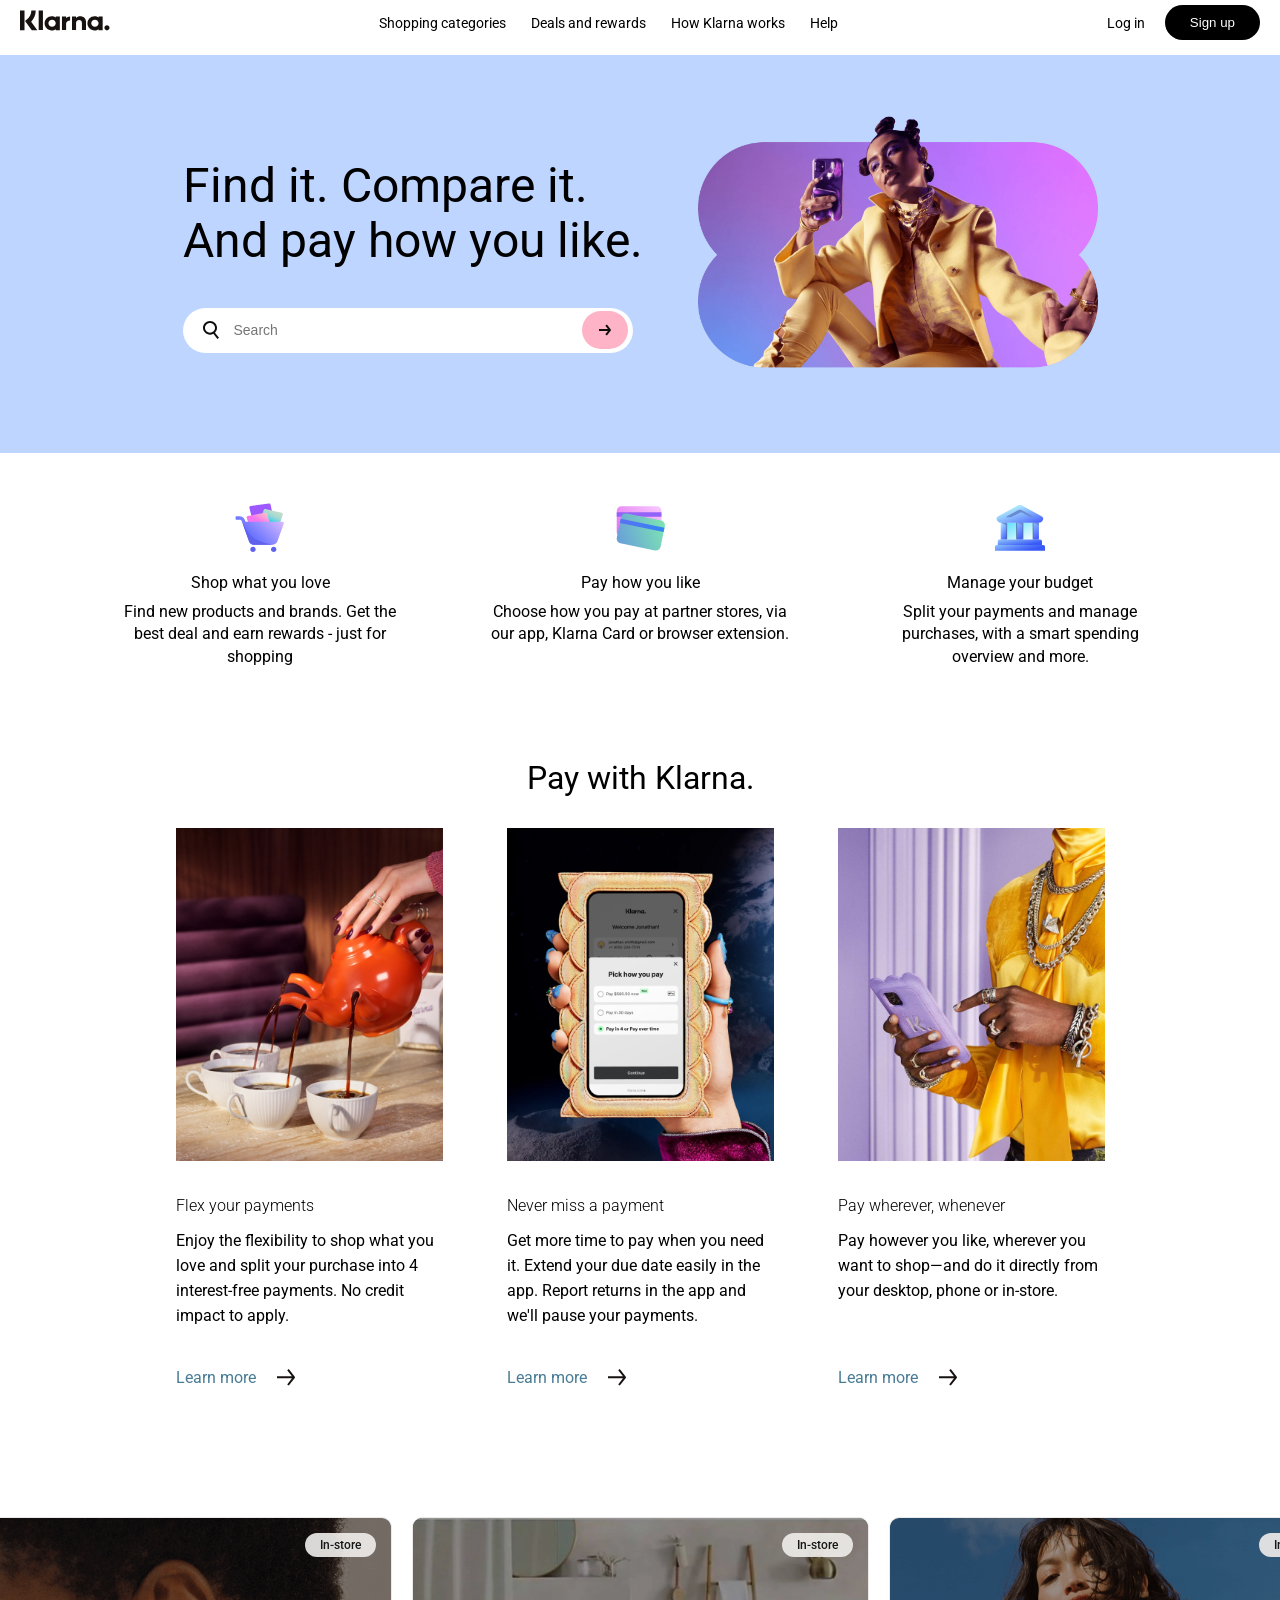
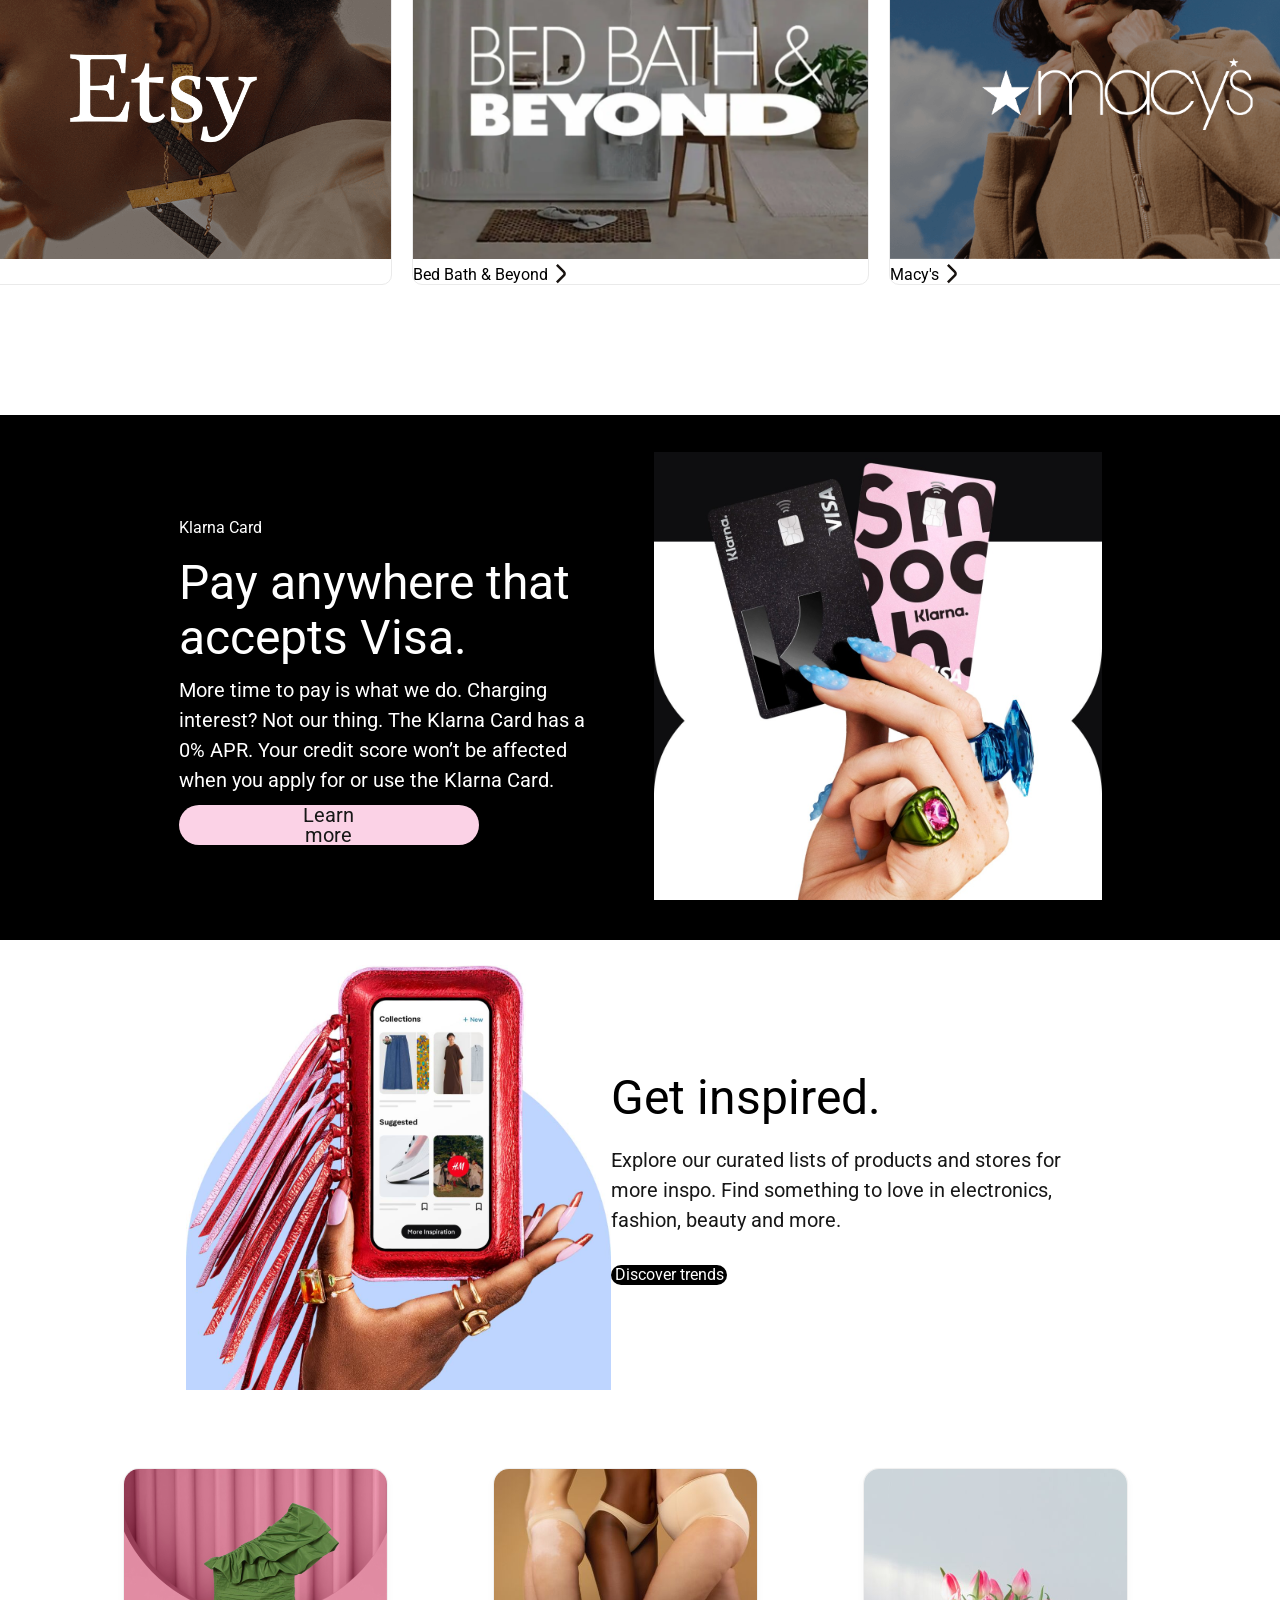
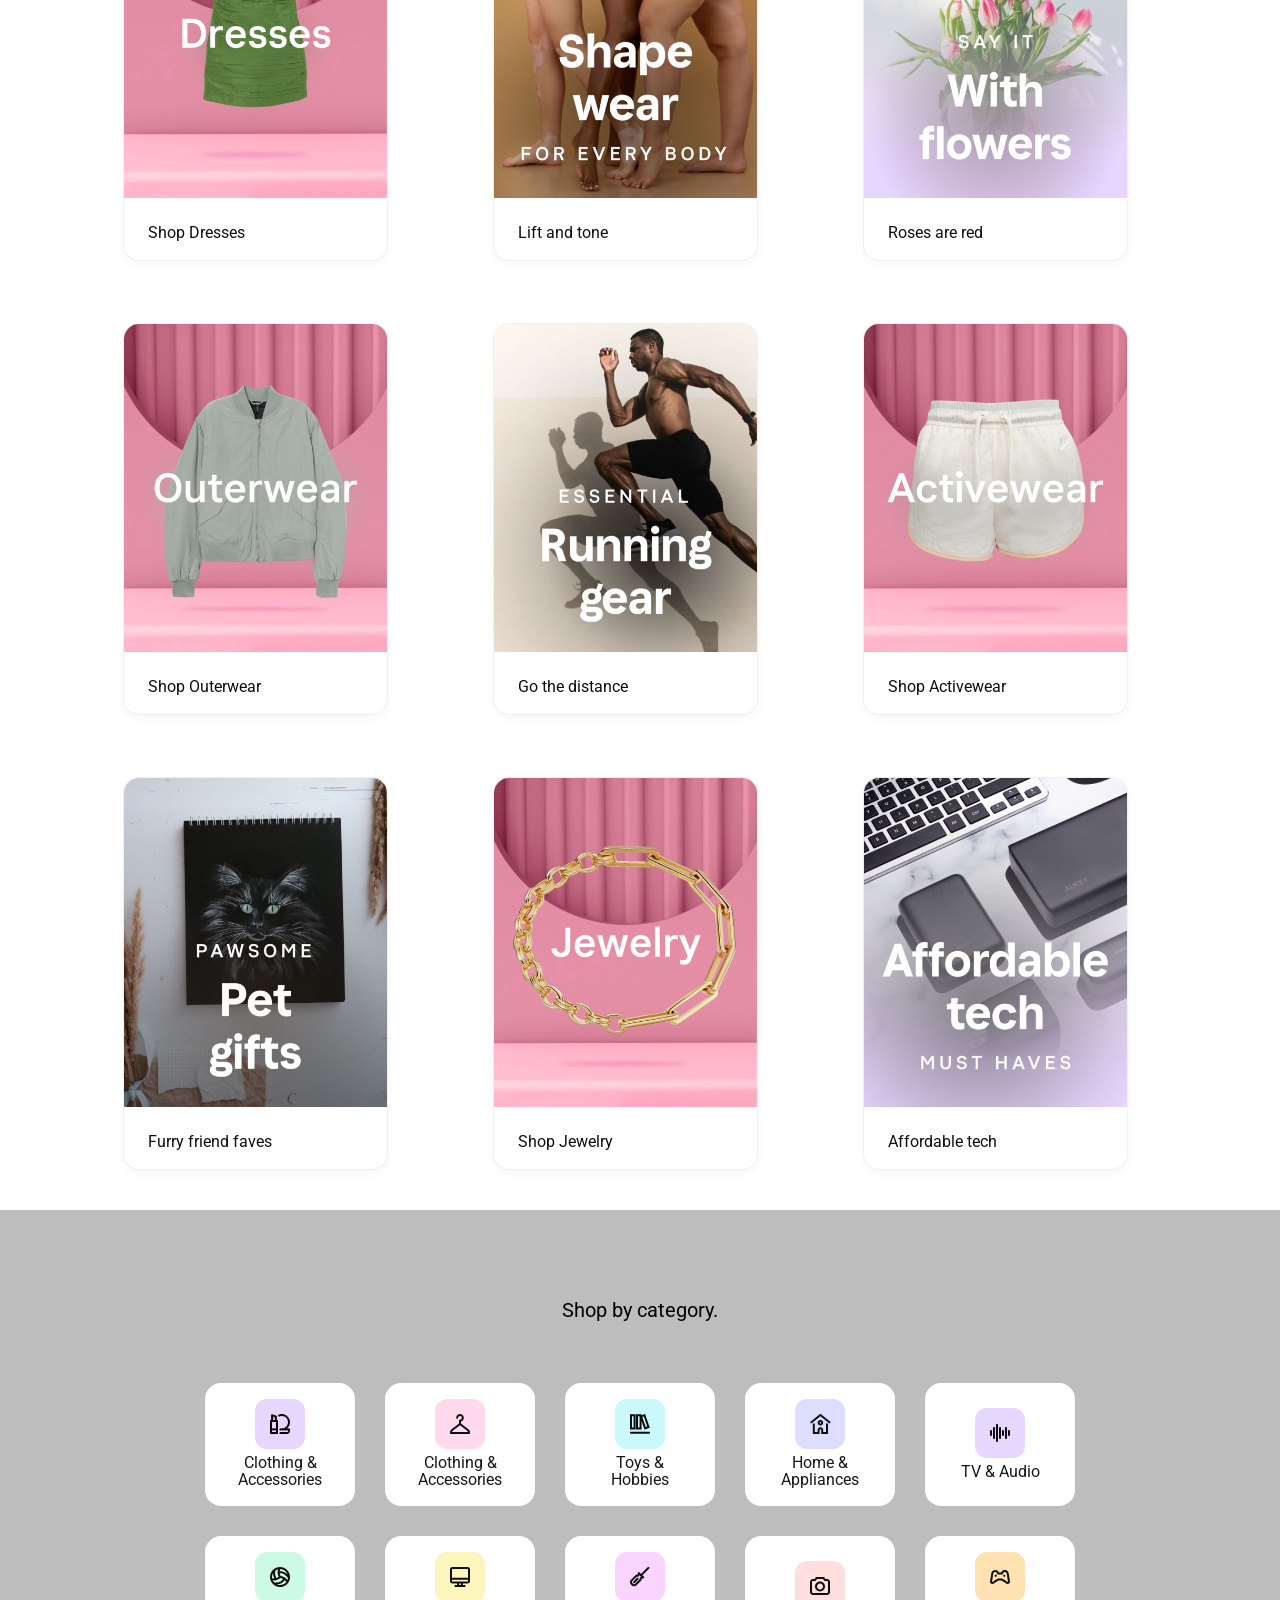
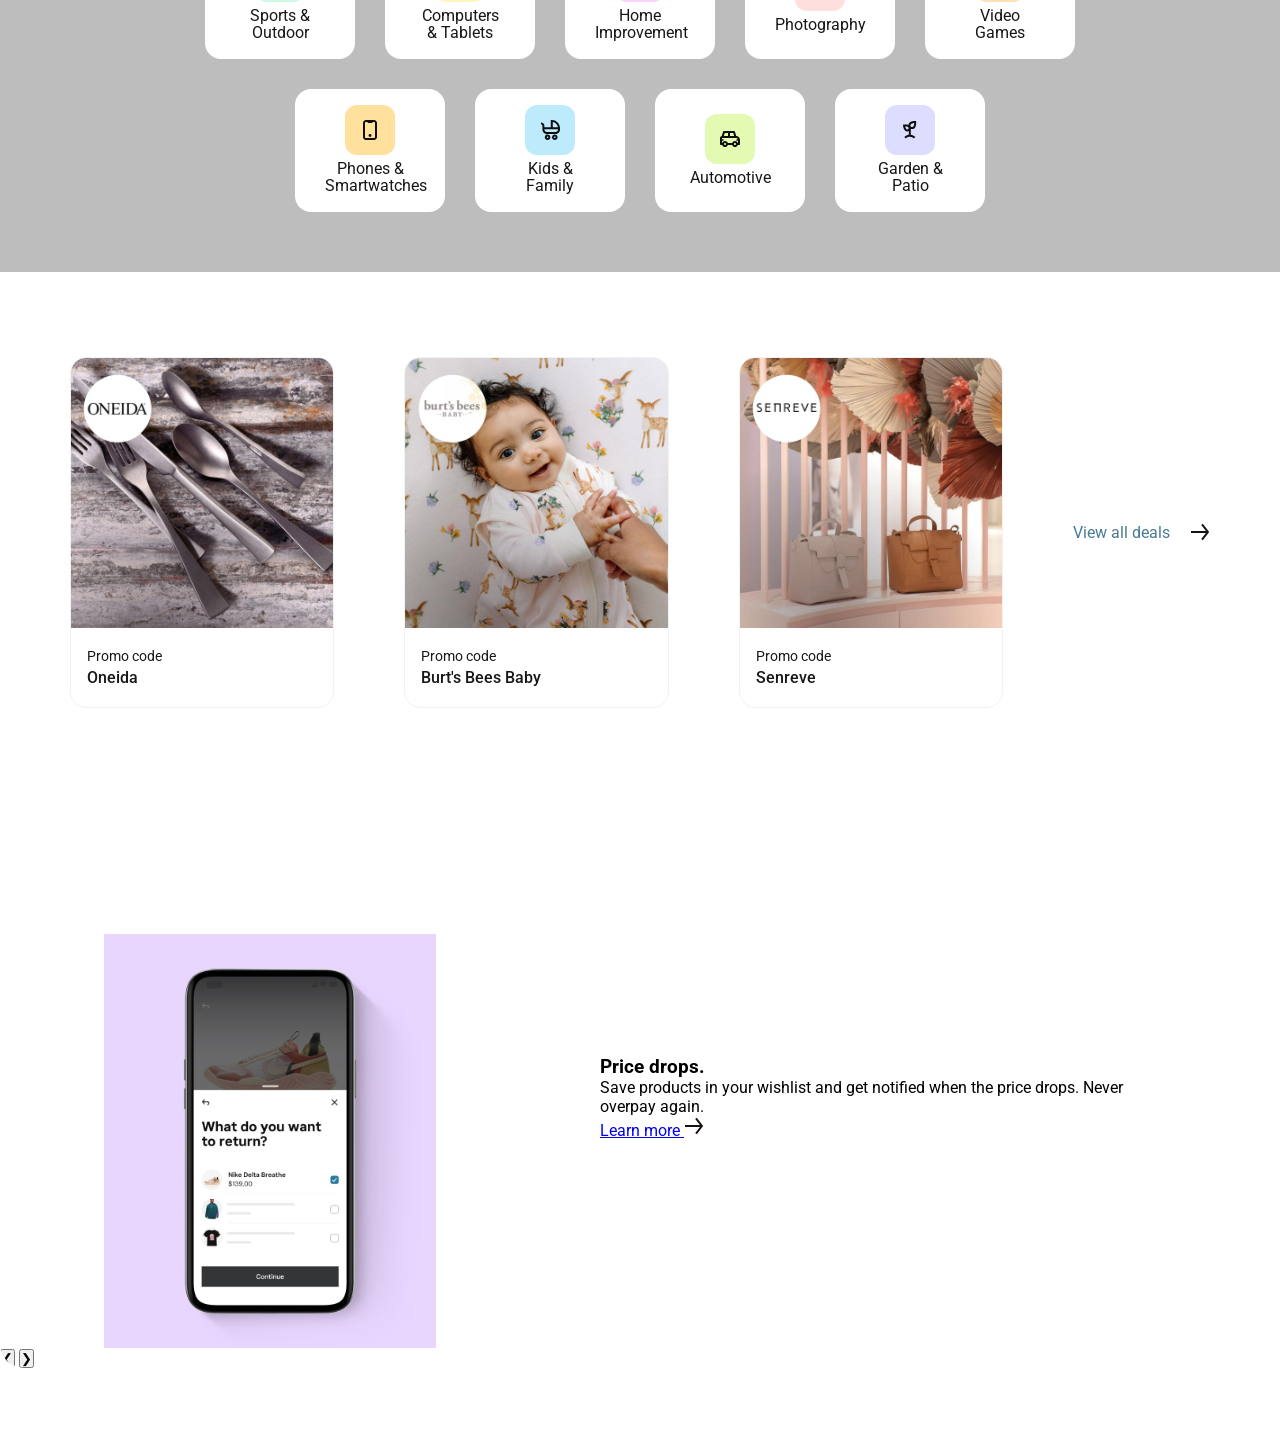
==== commit eb4256a3: "feat: mobile responsive layout completed for sections 7-10" ====
--- a/index.html
+++ b/index.html
@@ -517,7 +517,7 @@
         </div>
       </div>
       <!--------------БЛОК 8------------->
-      <!-- <section class="hero_8">
+      <section class="hero_8">
         <div class="countauner_hero_8">
           <h2 class="text_hero_8">Shop by category.</h2>
           <div class="categories__grid">
@@ -652,9 +652,9 @@
             </div>
           </div>
         </div>
-      </section> -->
+      </section>
       <!--------------БЛОК 9------------->
-      <!-- <div class="hero_9">
+      <div class="hero_9">
         <div class="deals__grid">
           <div class="deal-card">
             <div class="deal-card__image">
@@ -704,9 +704,9 @@
             />
           </div>
         </div>
-      </div> -->
+      </div>
       <!--------------БЛОК 10------------->
-      <!-- <section class="hero_10">
+      <section class="hero_10">
         <div class="carousel-viewport">
           <div class="carousel-track">
             <div class="carousel-slide slide-purple">
@@ -806,7 +806,7 @@
           <button class="carousel-btn prev" onclick="moveSlide(-1)">❮</button>
           <button class="carousel-btn next" onclick="moveSlide(1)">❯</button>
         </div>
-      </section> -->
+      </section>
       <!--------------БЛОК 11------------->
       <!-- <div class="hero_11">
         <div class="background-color_11">
--- a/css/base.css
+++ b/css/base.css
@@ -15,3 +15,34 @@
     background-color: #000;
 }
 
+/* В desktop.css или base.css (применится ко всем) */
+
+[class^="card_"] {
+    /* 1. УБИРАЕМ ПАДДИНГИ, чтобы картинка касалась краев */
+    padding: 0 !important; 
+    
+    background: #FFFFFF;
+    border: 1px solid rgba(2, 14, 15, 0.06);
+    border-radius: 16px;
+    overflow: hidden; /* Чтобы углы картинки скруглялись вместе с карточкой */
+    display: flex;
+    flex-direction: column;
+}
+
+[class^="card_"] img {
+    /* 2. РАСТЯГИВАЕМ КАРТИНКУ на всю ширину карточки */
+    width: 100% !important; 
+    
+    /* 3. УБИРАЕМ лишний зазор снизу (особенность тега img) */
+    display: block; 
+    
+    /* Сохраняем пропорции, чтобы картинка не была сплюснутой */
+    height: auto; 
+    object-fit: cover; 
+}
+
+/* Настраиваем заголовок под картинкой, чтобы он не прилипал к краю */
+.catalog__title {
+    padding: 15px 12px; /* Даем отступ только тексту, а не всему блоку */
+    margin: 0;
+}
--- a/css/desktop.css
+++ b/css/desktop.css
@@ -597,16 +597,17 @@
 }
 
 /*------------БЛОК 8-------------*/
-.hero_8{
-    display: flex;
-height: 460px;
-padding: 60px 250px;
-flex-direction: column;
-justify-content: center;
-align-items: center;
-margin-top: 20px;
-flex: 1 0 0;
-background: #BDBDBD;
+.hero_8 {
+    display: flex;
+    /* УДАЛЯЕМ height: 460px; */
+    height: auto; 
+    /* Вместо 250px ставим гибкий отступ */
+    padding: 60px clamp(20px, 10%, 250px); 
+    flex-direction: column;
+    justify-content: center;
+    align-items: center;
+    margin-top: 20px;
+    background: #BDBDBD;
 }
 
 
@@ -666,13 +667,12 @@
 line-height: 16.8px; 
 width: 90px;
 }
-.countauner_hero_8{
-    display: flex;
-padding: 30px 0;
-flex-direction: column;
-align-items: center;
-gap: 10px;
-align-self: stretch;
+.countauner_hero_8 {
+    display: flex;
+    flex-direction: column;
+    align-items: center;
+    gap: 30px; /* Расстояние между заголовком и сеткой */
+    width: 100%;
 }
 
 /*------------БЛОК 9-------------*/
@@ -761,102 +761,53 @@
 }
 
 /*------------БЛОК 10-------------*/
+/* desktop.css */
 .hero_10 {
-    padding: 60px 0;
+    padding: 80px 0;
+}
+
+.carousel-viewport {
+    overflow: hidden; /* Прячем лишнее для работы кнопок */
+    max-width: 1200px;
+    border-radius: 24px;
+}
+
+.carousel-track {
+    display: flex;
+    transition: transform 0.5s ease-in-out;
+}
+
+.carousel-slide {
+    min-width: 100%;
+    display: flex;
+    flex-direction: row; /* Текст и картинка в ряд */
+    height: 500px;
     overflow: hidden;
 }
 
-.carousel-viewport {
-    position: relative;
-    max-width: 1440px;
-    margin: 0 auto;
-    overflow: hidden; 
-}
-
-.carousel-track {
-    display: flex;
-    transition: transform 0.5s ease-in-out; 
-}
-
-.carousel-slide {
-    min-width: 100%; 
-    display: flex;
-    align-items: center;
-    border-radius: 20px;
-    overflow: hidden;
-    height: 485px;
-}
-
-.slide-purple { background-color: #E7D6FD; }
-.slide-white { background-color: #F2F2F2; }
 .slide-image {
-    flex: 1;
-    display: flex;
-    justify-content: center;
-    align-items: center;
-    height: 100%;
+    flex: 1; /* 50% ширины */
+    display: flex;
+    justify-content: center;
+    align-items: flex-end; /* Телефон "стоит" на дне */
+    padding-top: 40px;
 }
 
 .slide-image img {
     height: 90%;
     width: auto;
+    object-fit: contain;
 }
 
 .slide-content {
-    flex: 1;
-    padding: 0 80px;
-    background-color: #fff; 
-    height: 100%;
-    display: flex;
-    flex-direction: column;
-    justify-content: center;
-}
-
-.slide-content h3 {
-    font-size: 32px;
-    margin-bottom: 20px;
-    color: #171717;
-}
-
-.slide-content p {
-    font-size: 18px;
-    line-height: 1.5;
-    color: #171717;
-    margin-bottom: 30px;
-    max-width: 400px;
-}
-
-.learn-more {
-    display: flex;
-    align-items: center;
-    gap: 10px;
-    color: #487B94;
-    text-decoration: none;
-    font-weight: 500;
-}
-
-/* Кнопки */
-.carousel-btn {
-    position: absolute;
-    top: 50%;
-    transform: translateY(-50%);
-    background: rgba(255,255,255,0.8);
-    border: none;
-    width: 50px;
-    height: 50px;
-    border-radius: 50%;
-    cursor: pointer;
-    font-size: 20px;
-    display: flex;
-    justify-content: center;
-    align-items: center;
-    box-shadow: 0 4px 10px rgba(0,0,0,0.1);
-    z-index: 10;
-}
-
-.prev { left: 20px; }
-.next { right: 20px; }
-
+    flex: 1; /* 50% ширины */
+    padding: 0 60px;
+    background-color: #fff;
+    display: flex;
+    flex-direction: column;
+    justify-content: center;
+    text-align: left;
+}
 /*------------БЛОК 11-------------*/
 
 .background-color_11{
--- a/css/tablet.css
+++ b/css/tablet.css
@@ -1,4 +1,7 @@
-/*------------HEADER-------------*/
+/*-------------------------------------------*/
+/*------------      HEADER       ------------*/
+/*-------------------------------------------*/
+
 .header .container {
     display: flex;
     justify-content: space-between;
@@ -41,10 +44,15 @@
     gap: 20px;
 } 
 
+
+/*-------------------------------------------*/
+/*------------      БЛОК 1       ------------*/
+/*-------------------------------------------*/
+
 /*------------БЛОК 1-------------*/
 .hero_1 h1 {
     font-size: clamp(41px, 5vw, 41px);
-    flex-direction: column;
+    white-space: normal; /* Разрешаем перенос на планшете */
 }
 
 .search-box {
@@ -63,33 +71,39 @@
     object-fit: contain;
 }
 
-/*------------БЛОК 2-------------*/
+
+/*-------------------------------------------*/
+/*------------      БЛОК 2       ------------*/
+/*-------------------------------------------*/
+
 .benefits {
     padding: 65px clamp(10px, 5vw, 10px);
     gap: clamp(15px, 5vw, 400px); 
 }
 
-/*------------БЛОК 3-------------*/
+
+/*-------------------------------------------*/
+/*------------      БЛОК 3       ------------*/
+/*-------------------------------------------*/
+
 .columns_3_hero_3 {
-    display: none !important;
-}
-
-/*------------БЛОК 4-------------*/
+    display: none !important; /* Скрыто на планшете по твоему желанию */
+}
+
+
+/*-------------------------------------------*/
+/*------------      БЛОК 4       ------------*/
+/*-------------------------------------------*/
+
 .columns_hero_4 {
-    flex-wrap: wrap;
-    max-width: 1440px;
-    margin: 0 auto;
-    justify-content: center;
-    align-items: center;
-    gap: 10px;
-}
-
-.columns_hero_4 {
-    display: flex;
+    display: flex !important;
     flex-direction: row !important;
     flex-wrap: nowrap !important;
     overflow-x: auto;
     scroll-snap-type: x mandatory;
+    
+    /* Центрирование и отступы */
+    scroll-padding-left: 40px; 
     padding: 40px 40px !important; 
     justify-content: flex-start !important; 
     gap: 20px !important;
@@ -108,17 +122,22 @@
     margin: 0 !important;
     height: auto !important;
     border-radius: 12px;
+    display: flex !important;
+}
+
+.columns_1_hero_4.is-duplicate {
+    display: flex !important;
 }
 
 .pictire_1_hero_4 {
     height: 280px !important; 
 }
 
-.columns_1_hero_4.is-duplicate {
-    display: flex !important;
-}
-
-/*------------БЛОК 5-------------*/
+
+/*-------------------------------------------*/
+/*------------      БЛОК 5       ------------*/
+/*-------------------------------------------*/
+
 .background-color_5 {
     height: auto !important;
     padding: 60px 40px;
@@ -139,63 +158,180 @@
 }
 
 .button_background_hero_5 {
-    align-self: center;
+    align-self: center; /* Кнопка по центру */
 }
 
 .image_column_2_hero_5 {
     max-width: 450px;
-}
-
-/*------------БЛОК 6-------------*/
+    height: auto;
+}
+
+
+/*-------------------------------------------*/
+/*------------      БЛОК 6       ------------*/
+/*-------------------------------------------*/
+
 .background-color_6 {
-    height: auto !important;   
-    padding: 40px 20px;        
+    height: auto !important;
+    padding: 40px 20px;
     display: flex;
     justify-content: center;
 }
 
 .hug_hero_6 {
-    flex-direction: column !important; 
-    width: 100% !important;            
-    height: auto !important;           
-    gap: 30px;                         
-    align-items: center;               
-    text-align: center;                
+    flex-direction: column !important;
+    width: 100% !important;
+    height: auto !important;
+    gap: 30px;
+    align-items: center;
+    text-align: center;
 }
 
 .column_1_hero_6 {
     width: 100% !important;
-    max-width: 425px;                  
-    height: auto !important;
+    max-width: 425px;
 }
 
 .image_column_1_hero_6 {
     width: clamp(270px, 6vw, 450px) !important;
     height: auto;
-    object-fit: contain;
 }
 
 .column_2_hero_6 {
     width: 100%;
-    max-width: 500px;                  
-    align-items: center !important;    
-    gap: 20px;                         
+    max-width: 500px;
+    align-items: center !important;
 }
 
 .text_1_column_2_hero_6 {
-    font-size: clamp(28px, 6vw, 46px) !important; 
+    font-size: clamp(28px, 6vw, 46px) !important;
     line-height: 1.2;
-    margin: 0;
 }
 
 .text_2_column_2_hero_6 {
-    font-size: 16px !important;        
-    line-height: 1.4;
-    margin-top: 0;
+    font-size: 16px !important;
 }
 
 .button_background_hero_6 {
-    width: 160px;                      
-    height: 40px;                      
+    width: 160px;
+    height: 40px;
     margin: 0 auto;
+}
+
+
+/*-------------------------------------------*/
+/*------------      БЛОК 7       ------------*/
+/*-------------------------------------------*/
+
+.catalog__grid {
+    display: grid !important;
+    grid-template-columns: repeat(2, 260px) !important;
+    justify-content: center !important;
+    column-gap: 40px !important;
+    row-gap: 30px !important;
+    padding: 40px 20px;
+}
+
+[class^="card_"] {
+    width: 260px !important;
+    padding: 0 !important;
+    border-radius: 16px;
+    overflow: hidden;
+    display: flex;
+    flex-direction: column;
+}
+
+[class^="card_"] img {
+    width: 100% !important;
+    height: auto;
+    object-fit: cover;
+}
+
+.card_9_hero_7 {
+    display: none !important; /* Удалили 9-ю карточку для ровности 2х4 */
+}
+
+
+/*-------------------------------------------*/
+/*------------      БЛОК 8       ------------*/
+/*-------------------------------------------*/
+
+.hero_8 {
+    height: auto !important;
+    padding: 60px 40px !important;
+}
+
+
+/*-------------------------------------------*/
+/*------------      БЛОК 9       ------------*/
+/*-------------------------------------------*/
+
+.hero_9 {
+    padding: 60px 20px;
+}
+
+.deals__grid {
+    display: grid !important;
+    grid-template-columns: 1fr 1fr !important;
+    gap: 40px 30px !important;
+    max-width: 700px;
+    margin: 0 auto;
+}
+
+.deal-card {
+    width: 100% !important;
+    max-width: 320px;
+    justify-self: center;
+}
+
+.deals__view-all {
+    display: flex;
+    justify-content: center;
+    margin: 0 !important;
+}
+
+
+/*-------------------------------------------*/
+/*------------      БЛОК 10      ------------*/
+/*-------------------------------------------*/
+
+.hero_10 {
+    padding: 40px 0;
+}
+
+.carousel-viewport {
+    overflow-x: auto !important;
+    display: flex;
+    scroll-snap-type: x mandatory;
+    padding: 20px !important;
+    gap: 20px;
+    scrollbar-width: none;
+}
+
+.carousel-viewport::-webkit-scrollbar {
+    display: none;
+}
+
+.carousel-slide {
+    flex: 0 0 82% !important;
+    min-width: 82% !important;
+    scroll-snap-align: center;
+    flex-direction: column !important;
+    height: auto !important;
+    border-radius: 24px;
+    box-shadow: 0 10px 30px rgba(0,0,0,0.05);
+}
+
+.slide-content {
+    padding: 30px 25px !important;
+    order: 1;
+}
+
+.slide-image {
+    height: 280px !important;
+    order: 2;
+}
+
+.carousel-btn {
+    display: none !important;
 }
--- a/css/mobile.css
+++ b/css/mobile.css
@@ -1,4 +1,7 @@
-/*------------HEADER-------------*/
+/*-------------------------------------------*/
+/*------------      HEADER       ------------*/
+/*-------------------------------------------*/
+
 .container {
     padding: 0 10px;
 }
@@ -8,23 +11,11 @@
 }
 
 .header__nav {
-    display: none;
-}
-
-.header__right {
-    gap: 12px;
+    display: none; /* Прячем обычное меню */
 }
 
 .header__auth {
-    display: none;
-}
-
-.btn-black {
-    padding: 10px 25px;
-}
-
-.login-link {
-    font-size: 14px;
+    display: none; /* Прячем кнопки входа */
 }
 
 .header__burger {
@@ -43,15 +34,16 @@
     background-color: #000;
 }
 
-.columns_1_hero_4.is-duplicate {
-    display: flex !important;
-}
-
-/*------------БЛОК 1-------------*/
+
+/*-------------------------------------------*/
+/*------------      БЛОК 1       ------------*/
+/*-------------------------------------------*/
+
 .hero_1 h1 {
     font-size: clamp(30px, 5vw, 41px);
     line-height: 1.2;
     flex-direction: column;
+    white-space: normal; /* Разрешаем перенос текста */
 }
 
 .search-box {
@@ -70,10 +62,15 @@
     object-fit: contain;
 }
 
-/*------------БЛОК 2-------------*/
+
+/*-------------------------------------------*/
+/*------------      БЛОК 2       ------------*/
+/*-------------------------------------------*/
+
 .benefits {
     flex-direction: column;
     align-items: center;
+    gap: 40px !important;
 }
 
 .benefit-backet, 
@@ -82,14 +79,18 @@
     width: 100%;
 }
 
-/*------------БЛОК 3-------------*/
+
+/*-------------------------------------------*/
+/*------------      БЛОК 3       ------------*/
+/*-------------------------------------------*/
+
 .columns_hero_3 {
     display: flex;
     flex-direction: row !important;
     flex-wrap: nowrap !important;
     overflow-x: auto;
     scroll-snap-type: x mandatory;
-    padding-left: 0 !important;
+    padding-left: 20px !important;
     padding-right: 20px;
     margin-left: -20px;
     width: 100vw;
@@ -97,11 +98,16 @@
     scrollbar-width: none;
 }
 
+.columns_hero_3::-webkit-scrollbar {
+    display: none;
+}
+
 .columns_1_hero_3, 
 .columns_2_hero_3, 
 .columns_3_hero_3 {
+    flex: 0 0 75% !important;
+    scroll-snap-align: start;
     margin-left: 0px;
-    flex: 0 0 75% !important;
 }
 
 .columns_hero_3 img:not(.vector_hero3) {
@@ -117,11 +123,6 @@
     gap: 8px !important;
 }
 
-.columns_2_hero_3, 
-.columns_3_hero_3 {
-    margin-left: 0;
-}
-
 .columns_hero_3 h3, 
 [class^="heading_"] {
     font-size: 18px !important;
@@ -140,10 +141,14 @@
     margin-top: 15px !important;
 }
 
-/*------------БЛОК 4-------------*/
+
+/*-------------------------------------------*/
+/*------------      БЛОК 4       ------------*/
+/*-------------------------------------------*/
+
 .columns_hero_4 {
     display: flex;
-    flex-direction: column !important;
+    flex-direction: column !important; /* Колонкой */
     flex-wrap: wrap !important;
     overflow-x: visible !important;
     scroll-snap-type: none !important;
@@ -151,11 +156,6 @@
     padding: 20px !important;
     gap: 25px !important;
     width: 100%;
-    box-sizing: border-box;
-}
-
-.columns_hero_4::-webkit-scrollbar {
-    display: none;
 }
 
 .columns_1_hero_4 {
@@ -165,11 +165,12 @@
     scroll-snap-align: none !important;
     margin: 0 !important;
     height: auto !important;
-    background: #FFFFFF;
-    border: 1px solid #EAEAEA;
-    border-radius: 10px;
-    display: flex;
-    flex-direction: column;
+    display: flex;
+    flex-direction: column;
+}
+
+.columns_1_hero_4.is-duplicate {
+    display: none !important; /* Скрываем дубликаты на мобилке */
 }
 
 .pictire_1_hero_4 {
@@ -189,11 +190,11 @@
     z-index: 2;
 }
 
-.columns_1_hero_4.is-duplicate {
-    display: none;
-}
-
-/*------------БЛОК 5-------------*/
+
+/*-------------------------------------------*/
+/*------------      БЛОК 5       ------------*/
+/*-------------------------------------------*/
+
 .background-color_5 {
     width: 100%;
     height: auto !important;
@@ -204,7 +205,6 @@
 
 .hug_hero_5 {
     width: 100%;
-    display: flex;
     flex-direction: column !important;
     align-items: center;
     gap: 30px;
@@ -223,7 +223,6 @@
     font-size: clamp(20px, 8vw, 28px) !important;
     line-height: 1.2;
     text-align: left;
-    word-wrap: break-word;
 }
 
 .text_3_column_1_hero_5 {
@@ -236,43 +235,30 @@
 .button_background_hero_5 {
     width: 100%;
     max-width: 280px;
-    min-width: 150px;
-    height: 45px;
-    align-self: center;
+    align-self: center; /* Кнопка по центру */
     margin-top: 20px;
-    display: flex;
-    justify-content: center;
-    align-items: center;
     border-radius: 50px;
-    background: #FBD2E6;
-}
-
-.column_2_hero_5 {
-    width: 100%;
-    display: flex;
-    justify-content: center;
 }
 
 .image_column_2_hero_5 {
     width: 100%;
     max-width: 250px;
     height: auto;
-    object-fit: contain;
-}
-
-/*------------БЛОК 6-------------*/
+}
+
+
+/*-------------------------------------------*/
+/*------------      БЛОК 6       ------------*/
+/*-------------------------------------------*/
+
 .background-color_6 {
     height: auto !important;
     padding: 40px 20px;
-    display: flex;
-    justify-content: center;
 }
 
 .hug_hero_6 {
     flex-direction: column !important;
     width: 100% !important;
-    height: auto !important;
-    gap: 30px;
     align-items: center;
     text-align: center;
 }
@@ -280,32 +266,25 @@
 .column_1_hero_6 {
     width: 100% !important;
     max-width: 425px;
-    height: auto !important;
 }
 
 .image_column_1_hero_6 {
-    width: clamp(250px, 6vw, 2700px) !important;
+    width: clamp(250px, 40vw, 425px) !important;
     height: auto;
-    object-fit: contain;
 }
 
 .column_2_hero_6 {
     width: 100%;
     max-width: 500px;
     align-items: center !important;
-    gap: 20px;
 }
 
 .text_1_column_2_hero_6 {
     font-size: clamp(28px, 6vw, 36px) !important;
-    line-height: 1.2;
-    margin: 0;
 }
 
 .text_2_column_2_hero_6 {
     font-size: 16px !important;
-    line-height: 1.4;
-    margin-top: 0;
 }
 
 .button_background_hero_6 {
@@ -314,18 +293,112 @@
     margin: 0 auto;
 }
 
-/*------------FOOTER-------------*/
-.footer__container {
-    flex-direction: column;
-    align-items: center;
-    text-align: center;
-}
-
-.footer__bottom {
-    flex-direction: column;
-    gap: 20px;
-}
-
-.footer__legal-text {
-    width: 100%;
+
+/*-------------------------------------------*/
+/*------------      БЛОК 7       ------------*/
+/*-------------------------------------------*/
+
+.catalog__grid {
+    display: flex !important;
+    flex-direction: row !important;
+    flex-wrap: nowrap !important;
+    overflow-x: auto;
+    scroll-snap-type: x mandatory;
+    scroll-padding-left: 20px;
+    padding: 20px !important;
+    gap: 15px !important;
+    scrollbar-width: none;
+    margin-left: -20px;
+    width: 100vw;
+}
+
+.catalog__grid::-webkit-scrollbar {
+    display: none;
+}
+
+[class^="card_"] {
+    flex: 0 0 70% !important;
+    width: 70% !important;
+    scroll-snap-align: start;
+    border-radius: 16px;
+}
+
+.catalog__grid img {
+    width: 100%;
+    height: 250px;
+    object-fit: cover;
+}
+
+
+/*-------------------------------------------*/
+/*------------      БЛОК 8       ------------*/
+/*-------------------------------------------*/
+
+.hero_8 {
+    height: auto !important;
+    padding: 40px 10px !important;
+}
+
+.text_hero_8 {
+    font-size: 18px !important;
+}
+
+.categories__grid {
+    max-width: 300px;
+    gap: 10px !important;
+}
+
+.category__card {
+    width: 135px !important;
+    height: 100px !important;
+}
+
+.category__icon-wrapper {
+    width: 40px !important;
+    height: 40px !important;
+}
+
+.category__name {
+    font-size: 12px !important;
+    width: 100% !important;
+}
+
+
+/*-------------------------------------------*/
+/*------------      БЛОК 10      ------------*/
+/*-------------------------------------------*/
+
+.hero_10 {
+    padding: 40px 0;
+}
+
+.carousel-viewport {
+    display: flex;
+    overflow-x: auto;
+    scroll-snap-type: x mandatory;
+    scroll-padding: 20px;
+    padding: 0 20px !important;
+    gap: 15px;
+    scrollbar-width: none;
+}
+
+.carousel-slide {
+    min-width: 82vw !important;
+    flex: 0 0 82% !important;
+    height: auto !important;
+    flex-direction: column !important;
+    scroll-snap-align: center;
+    border-radius: 24px;
+}
+
+.slide-content {
+    padding: 30px 20px !important;
+}
+
+.slide-image {
+    height: 250px !important;
+}
+
+.carousel-btn {
+    display: none !important; /* Убираем кнопки на мобилке */
 }
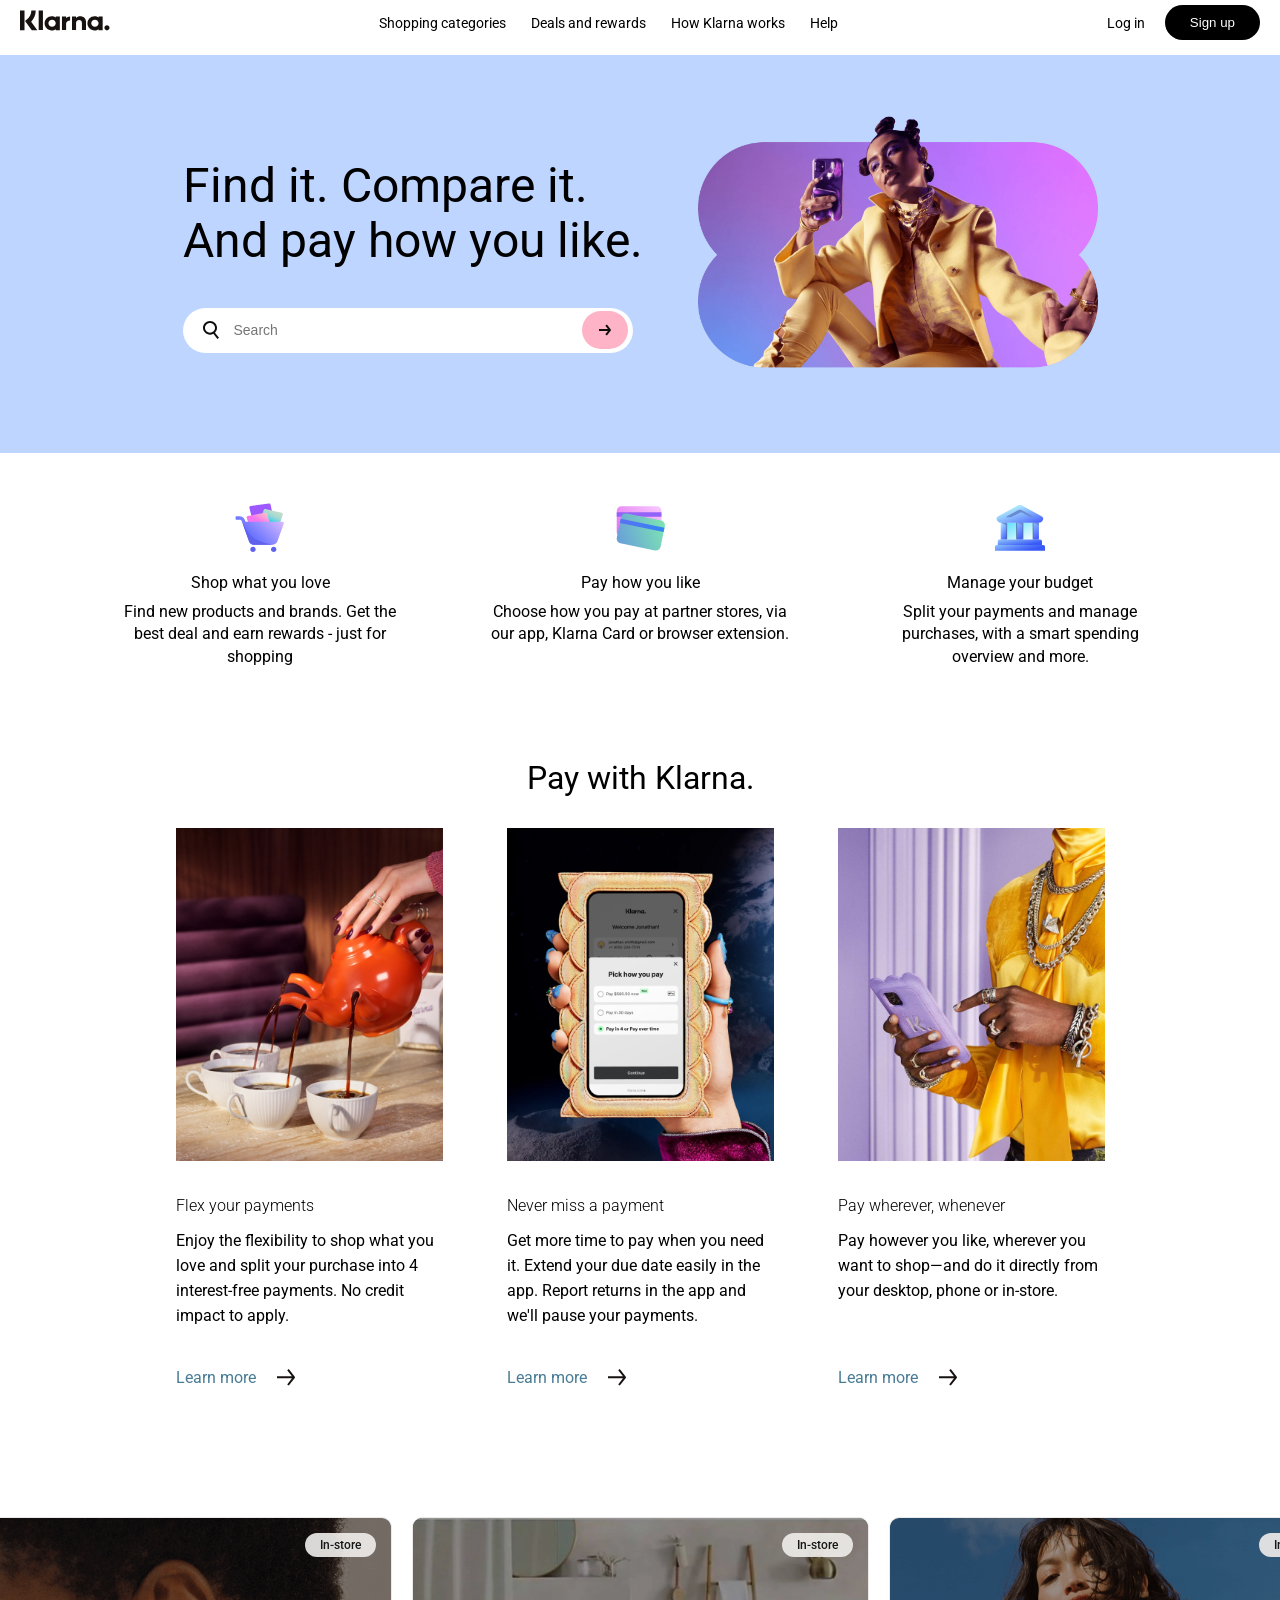
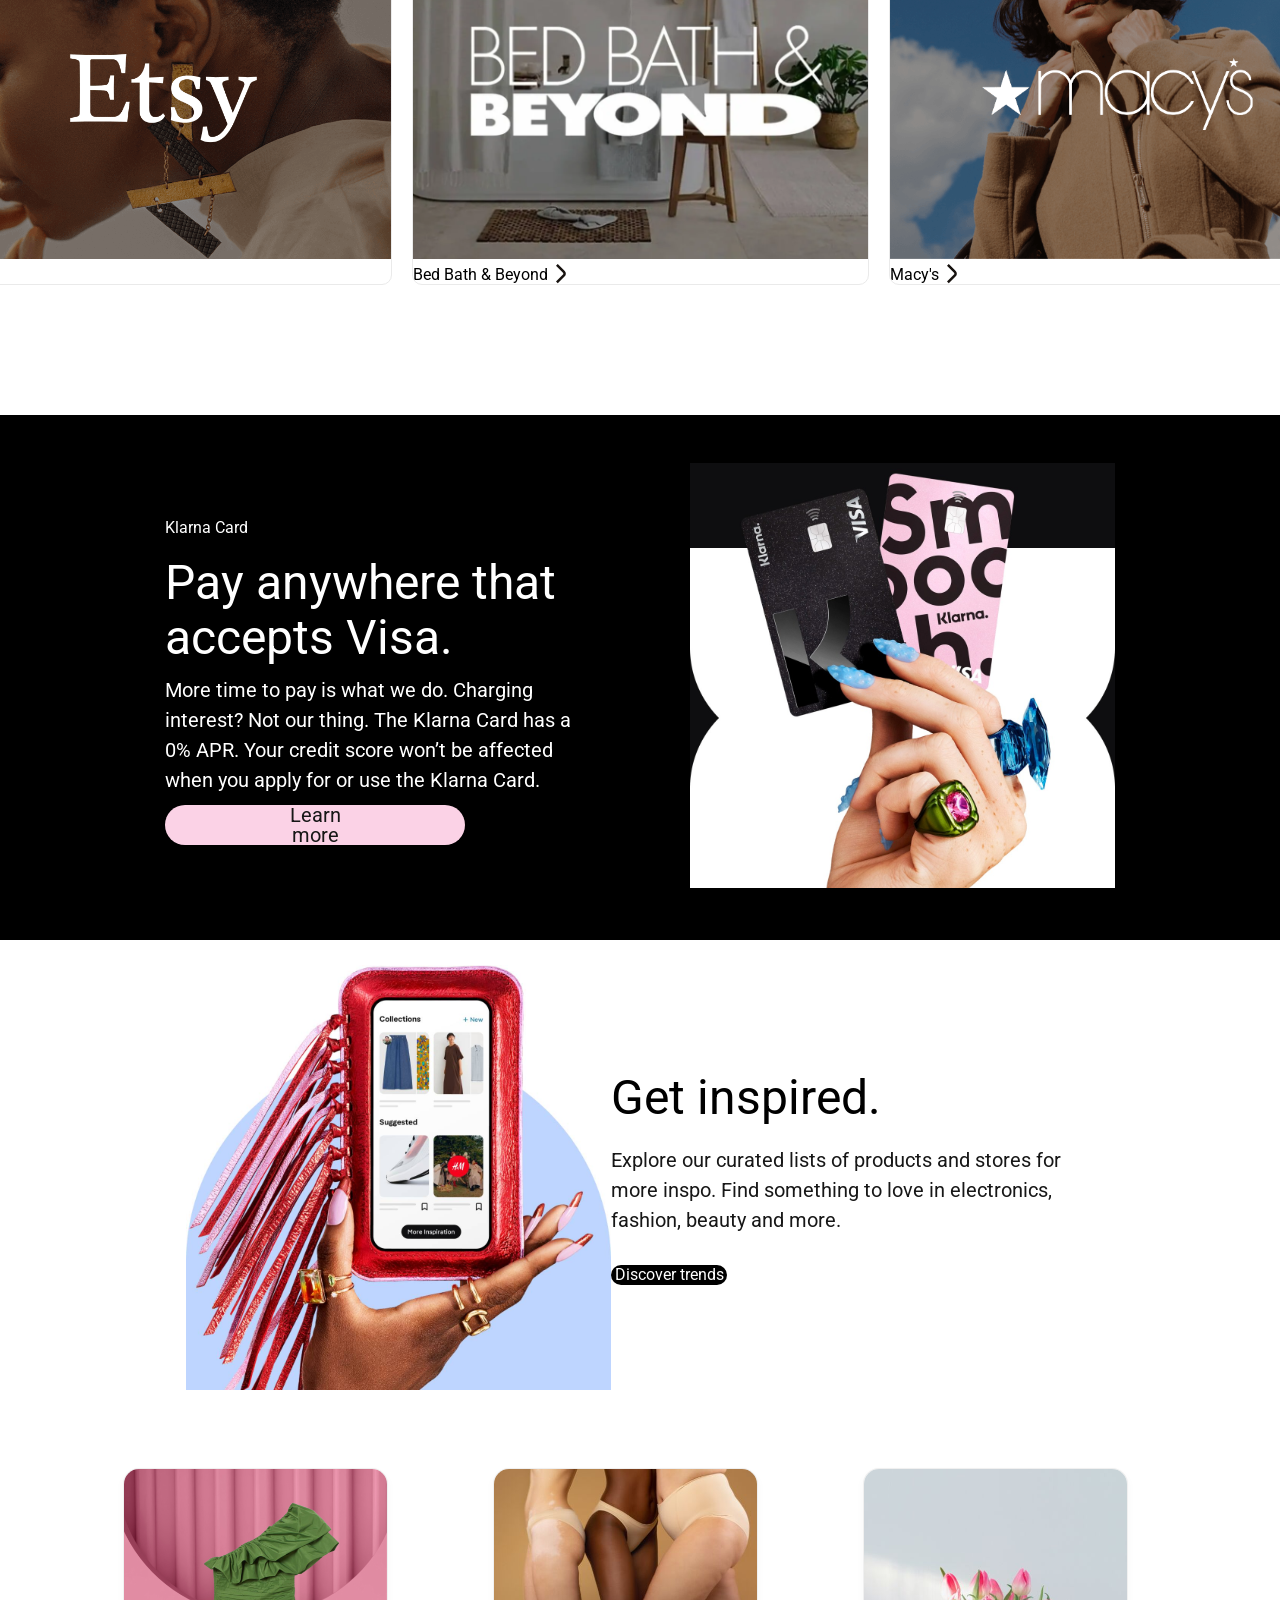
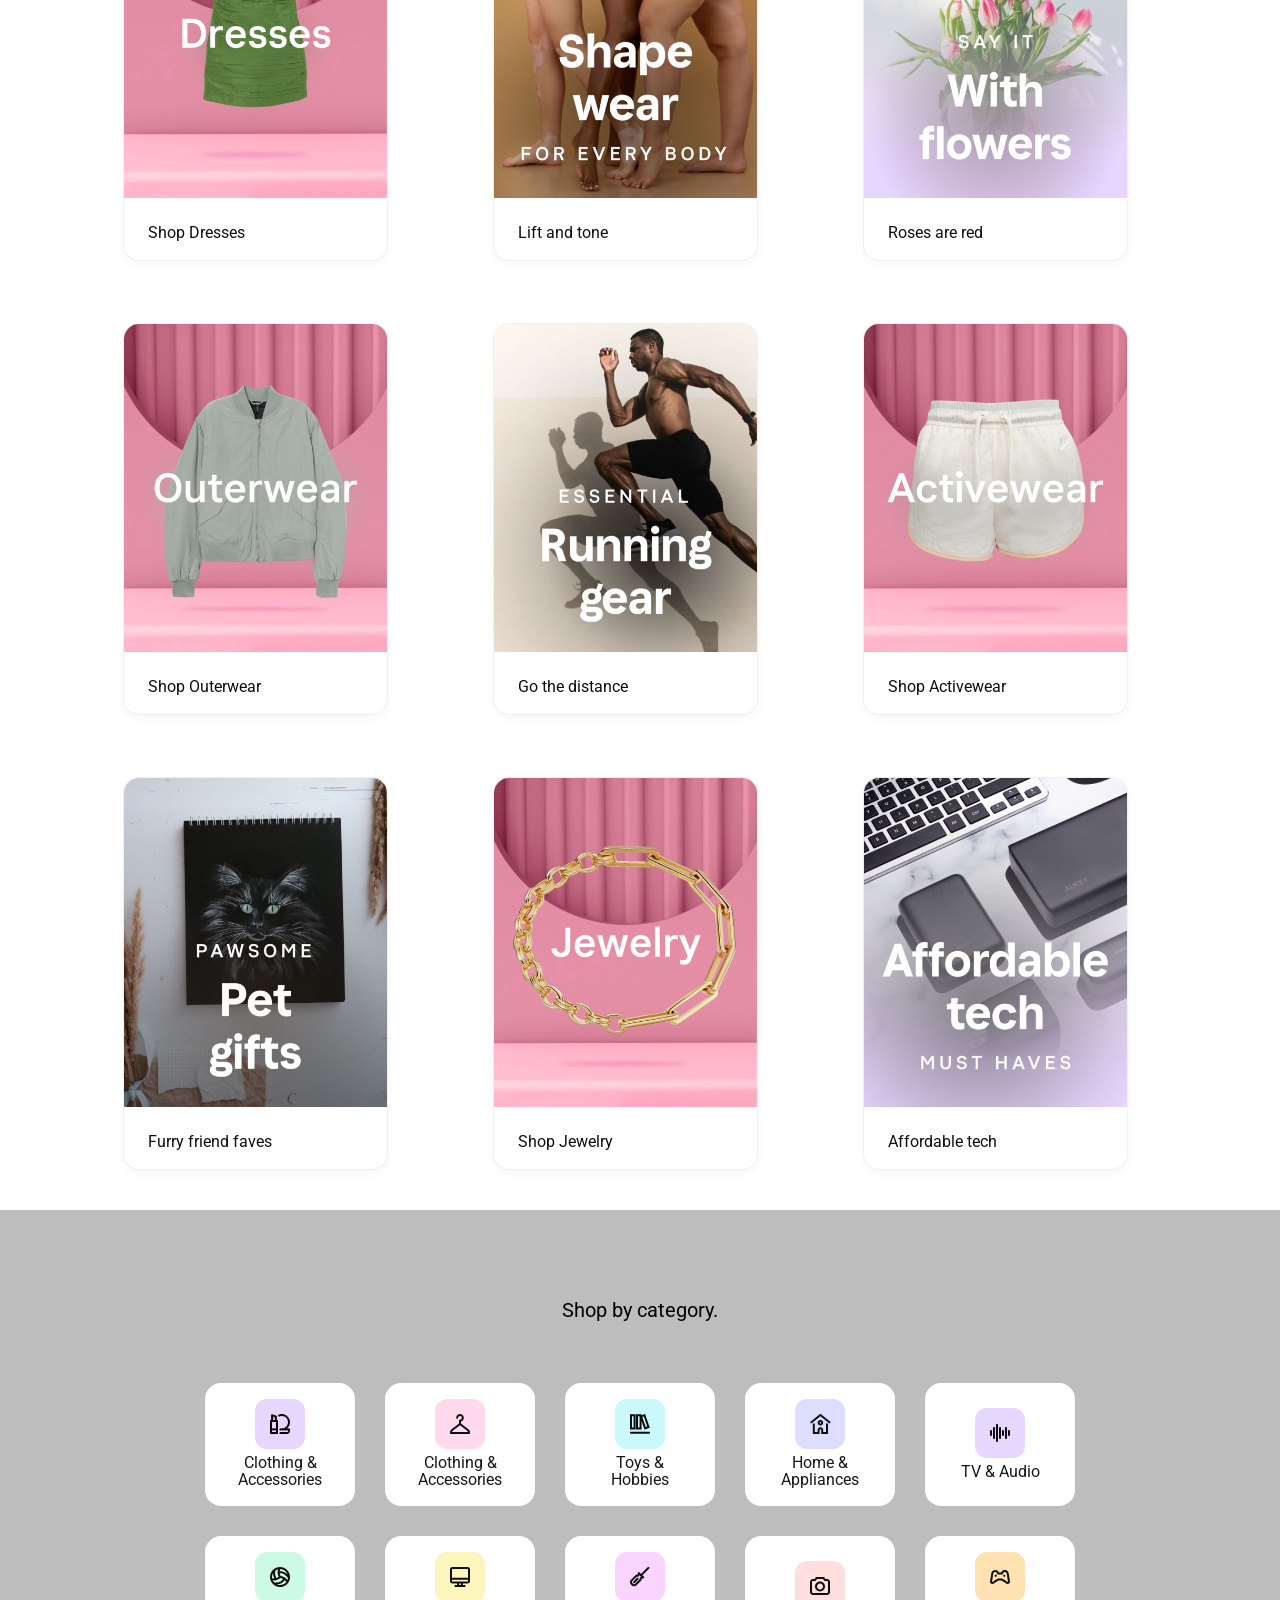
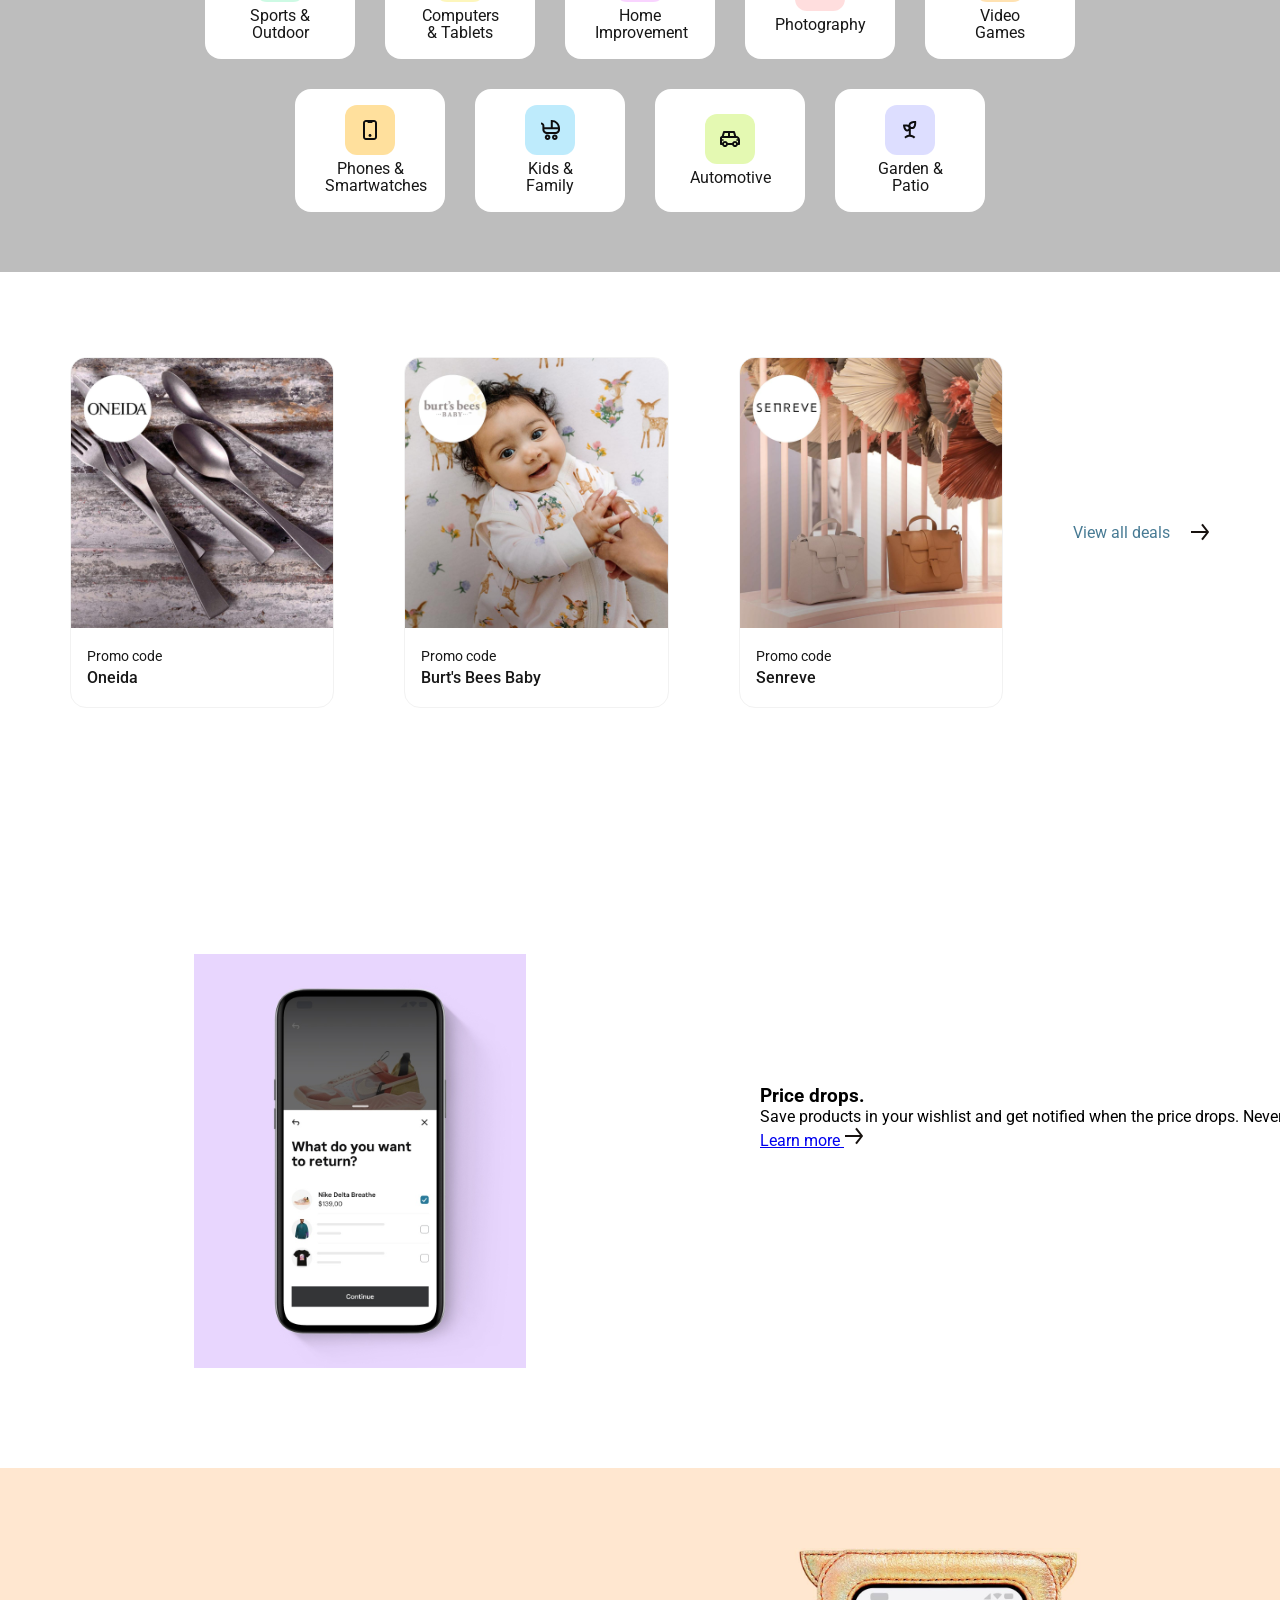
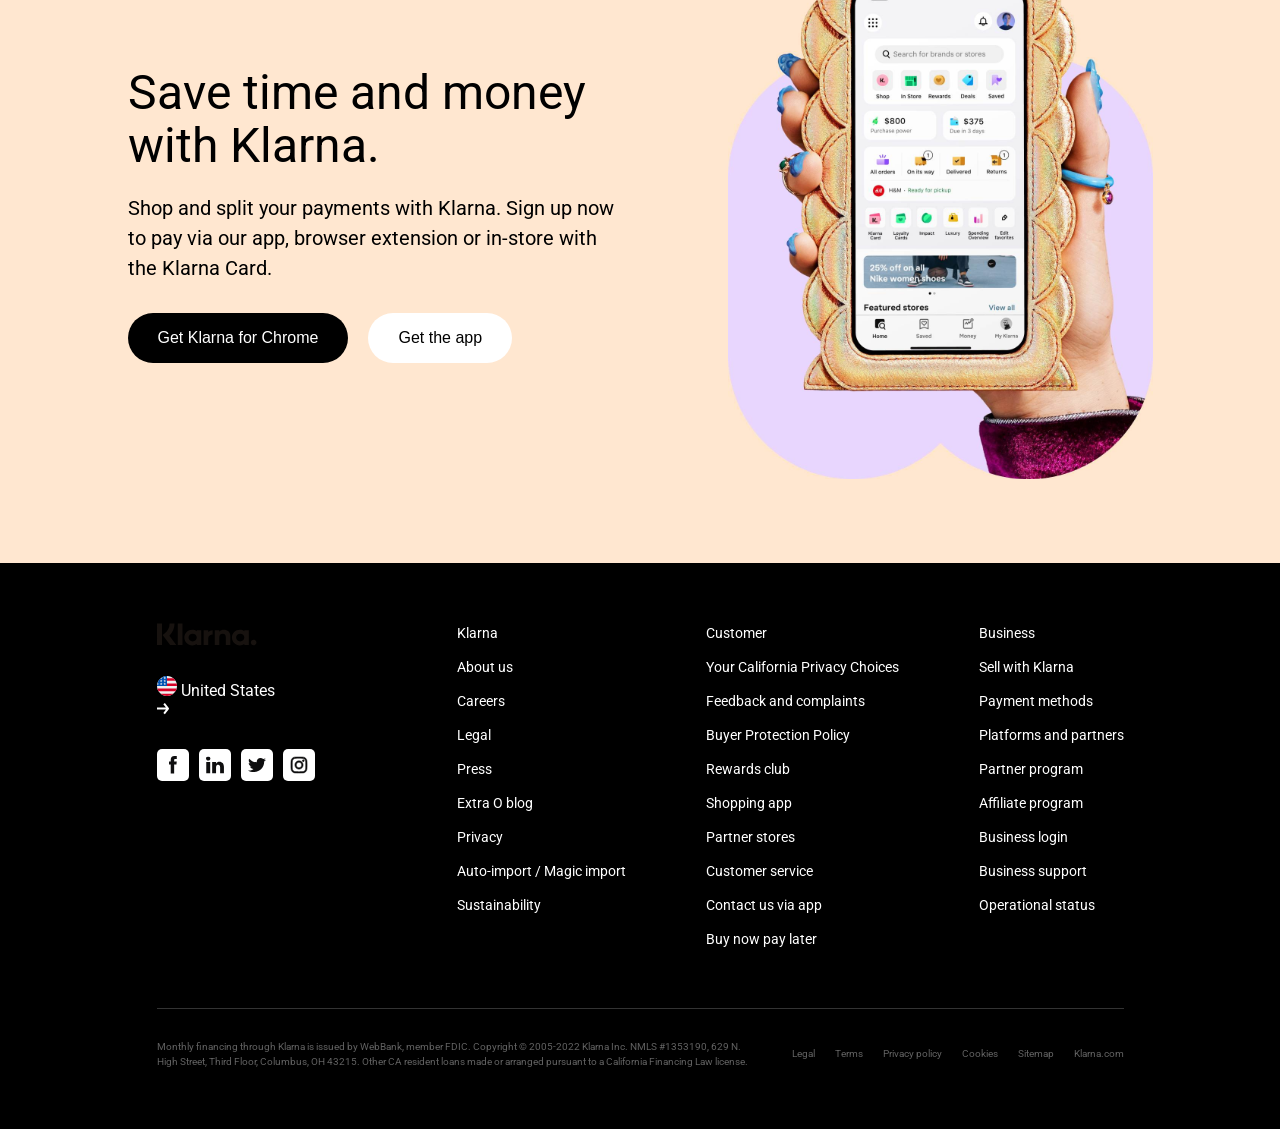
==== commit 7ae3afe3: "feat: complete mobile responsive layout for lab4 and final cleanup" ====
--- a/index.html
+++ b/index.html
@@ -9,40 +9,46 @@
       href="https://fonts.googleapis.com/css2?family=Roboto:wght@400;500;700&display=swap"
       rel="stylesheet"
     />
-<link rel="stylesheet" href="css/base.css">
-<link rel="stylesheet" href="css/desktop.css">
-<link rel="stylesheet" href="css/tablet.css" 
-      media="screen and (min-width: 769px) and (max-width: 1024px)">
-<link rel="stylesheet" href="css/mobile.css" 
-      media="screen and (max-width: 768px)">
+    <link rel="stylesheet" href="css/base.css" />
+    <link rel="stylesheet" href="css/desktop.css" />
+    <link
+      rel="stylesheet"
+      href="css/tablet.css"
+      media="screen and (min-width: 769px) and (max-width: 1024px)"
+    />
+    <link
+      rel="stylesheet"
+      href="css/mobile.css"
+      media="screen and (max-width: 768px)"
+    />
 
     <title>Klarna</title>
   </head>
   <body>
     <header class="header">
-  <div class="container">
-    <div class="header__logo">
-      <img src="public/header/logo_header.svg" alt="Klarna Logo" />
-    </div>
-
-    <nav class="header__nav">
-      <a href="#">Shopping categories</a>
-      <a href="#">Deals and rewards</a>
-      <a href="#">How Klarna works</a>
-      <a href="#">Help</a>
-    </nav>
-
-    <div class="header__auth">
-      <a href="#" class="login-link">Log in</a>
-      <button class="btn-black">Sign up</button>
-    </div>
-    <div class="header__burger">
-      <span></span>
-      <span></span>
-      <span></span>
-    </div>
-  </div>
-</header>
+      <div class="container">
+        <div class="header__logo">
+          <img src="public/header/logo_header.svg" alt="Klarna Logo" />
+        </div>
+
+        <nav class="header__nav">
+          <a href="#">Shopping categories</a>
+          <a href="#">Deals and rewards</a>
+          <a href="#">How Klarna works</a>
+          <a href="#">Help</a>
+        </nav>
+
+        <div class="header__auth">
+          <a href="#" class="login-link">Log in</a>
+          <button class="btn-black">Sign up</button>
+        </div>
+        <div class="header__burger">
+          <span></span>
+          <span></span>
+          <span></span>
+        </div>
+      </div>
+    </header>
     <main>
       <!------------БЛОК 1----------->
       <section class="hero_1">
@@ -86,9 +92,8 @@
             <div class="benefit-backet__content">
               <p class="Shop">Shop what you love</p>
               <p>
-                Find new products and brands. Get
-                the best deal and earn rewards - just
-                for shopping
+                Find new products and brands. Get the best deal and earn rewards
+                - just for shopping
               </p>
             </div>
           </div>
@@ -101,9 +106,8 @@
             <div class="benefit-backet__content">
               <p class="Pay">Pay how you like</p>
               <p>
-                Choose how you pay at partner
-                stores, via our app, Klarna Card or
-                browser extension.
+                Choose how you pay at partner stores, via our app, Klarna Card
+                or browser extension.
               </p>
             </div>
           </div>
@@ -116,8 +120,7 @@
             <div class="benefit-backet__content">
               <p class="Manage">Manage your budget</p>
               <p>
-                Split your payments and manage
-                purchases, with a smart spending
+                Split your payments and manage purchases, with a smart spending
                 overview and more.
               </p>
             </div>
@@ -295,7 +298,6 @@
                 </p>
               </div>
             </div>
-            
           </div>
         </div>
       </div>
@@ -396,17 +398,13 @@
                 <p>Klarna Card</p>
               </div>
               <div class="text_2_column_1_hero_5">
-                <p>
-                  Pay anywhere that
-                  accepts Visa.
-                </p>
+                <p>Pay anywhere that accepts Visa.</p>
               </div>
               <div class="text_3_column_1_hero_5">
                 <p>
                   More time to pay is what we do. Charging interest? Not our
-                  thing. The Klarna Card has a
-                  0% APR. Your credit score won’t be affected
-                  when you apply for or use the Klarna Card.
+                  thing. The Klarna Card has a 0% APR. Your credit score won’t
+                  be affected when you apply for or use the Klarna Card.
                 </p>
               </div>
               <div class="button_background_hero_5">
@@ -442,9 +440,9 @@
               </div>
               <div class="text_2_column_2_hero_6">
                 <p>
-                  Explore our curated lists of products and stores
-                  for more inspo. Find something to love in
-                  electronics, fashion, beauty and more.
+                  Explore our curated lists of products and stores for more
+                  inspo. Find something to love in electronics, fashion, beauty
+                  and more.
                 </p>
               </div>
               <div class="button_background_hero_6">
@@ -807,8 +805,10 @@
           <button class="carousel-btn next" onclick="moveSlide(1)">❯</button>
         </div>
       </section>
+
       <!--------------БЛОК 11------------->
-      <!-- <div class="hero_11">
+
+      <div class="hero_11">
         <div class="background-color_11">
           <div class="hug_hero_5">
             <div class="column_1_hero_11">
@@ -841,9 +841,9 @@
           </div>
         </div>
       </div>
-    </main> -->
+    </main>
     <!--------------БЛОК 12 ФУТЕР------------->
-    <!-- <footer class="footer_12">
+    <footer class="footer_12">
       <div class="footer__content-wrapper">
         <div class="footer__container">
           <div class="footer__brand">
@@ -914,7 +914,7 @@
             </ul>
           </div>
 
-          <div class="footer__col">
+          <div class="footer__col dib">
             <ul>
               <li><a href="#">Business</a></li>
               <li><a href="#">Sell with Klarna</a></li>
@@ -946,6 +946,6 @@
           </div>
         </div>
       </div>
-    </footer> -->
+    </footer>
   </body>
 </html>
--- a/css/base.css
+++ b/css/base.css
@@ -1,4 +1,4 @@
-/* В base.css */
+
 .header__burger {
     display: none; 
     width: 30px;
@@ -15,34 +15,24 @@
     background-color: #000;
 }
 
-/* В desktop.css или base.css (применится ко всем) */
 
 [class^="card_"] {
-    /* 1. УБИРАЕМ ПАДДИНГИ, чтобы картинка касалась краев */
     padding: 0 !important; 
-    
     background: #FFFFFF;
     border: 1px solid rgba(2, 14, 15, 0.06);
     border-radius: 16px;
-    overflow: hidden; /* Чтобы углы картинки скруглялись вместе с карточкой */
+    overflow: hidden;
     display: flex;
     flex-direction: column;
 }
 
 [class^="card_"] img {
-    /* 2. РАСТЯГИВАЕМ КАРТИНКУ на всю ширину карточки */
-    width: 100% !important; 
-    
-    /* 3. УБИРАЕМ лишний зазор снизу (особенность тега img) */
-    display: block; 
-    
-    /* Сохраняем пропорции, чтобы картинка не была сплюснутой */
+    width: 100% !important;
+    display: block;
     height: auto; 
     object-fit: cover; 
 }
-
-/* Настраиваем заголовок под картинкой, чтобы он не прилипал к краю */
 .catalog__title {
-    padding: 15px 12px; /* Даем отступ только тексту, а не всему блоку */
+    padding: 15px 12px;
     margin: 0;
 }
--- a/css/desktop.css
+++ b/css/desktop.css
@@ -1,6 +1,8 @@
 
 
-/*------------HEADER-------------*/
+/*-------------------------------------------*/
+/*------------      HEADER       ------------*/
+/*-------------------------------------------*/
 
 * {
     margin: 0;
@@ -82,7 +84,10 @@
     border-radius: 2px;
 }
 
-/*------------БЛОК 1-------------*/
+/*-------------------------------------------*/
+/*------------      БЛОК 2       ------------*/
+/*-------------------------------------------*/
+
 .hero_1 {
     background-color: #BDD5FF;
     width: 100%;
@@ -160,7 +165,12 @@
 border-radius: 100px;
 background: #FFB3C7;
 border: none;
-/*------------БЛОК 2-------------*/
+
+/*-------------------------------------------*/
+/*------------      БЛОК 2       ------------*/
+/*-------------------------------------------*/
+
+
 }
 .benefits {
     max-width: 1440px;
@@ -201,7 +211,11 @@
     text-align: center;
 }
 
-/*------------БЛОК 3-------------*/
+/*-------------------------------------------*/
+/*------------      БЛОК 3       ------------*/
+/*-------------------------------------------*/
+
+
 .hero_3{
     margin-top: 2px;
 }
@@ -287,7 +301,10 @@
     display: none;
 }
 
-/*------------БЛОК 4-------------*/
+/*-------------------------------------------*/
+/*------------      БЛОК 4       ------------*/
+/*-------------------------------------------*/
+
 .columns_1_hero_4.is-duplicate {
     display: none;
 }
@@ -373,7 +390,10 @@
     height: auto;
 }
 
-/*------------БЛОК 5-------------*/
+/*-------------------------------------------*/
+/*------------      БЛОК 5       ------------*/
+/*-------------------------------------------*/
+
 .background-color_5 {
     background: #000;
     display: flex;
@@ -450,7 +470,10 @@
 width: 102px;   
 }
 
-/*------------БЛОК 6-------------*/
+/*-------------------------------------------*/
+/*------------      БЛОК 6       ------------*/
+/*-------------------------------------------*/
+
 .background-color_6 {
     display: flex;
     justify-content: center;
@@ -530,7 +553,11 @@
 .column_2_hero_6 p {
     margin: 0;
 }
-/*------------БЛОК 7-------------*/
+
+/*-------------------------------------------*/
+/*------------      БЛОК 7       ------------*/
+/*-------------------------------------------*/
+
 .hero_7{
     margin-top: 20px;
     margin-left: -30px;
@@ -596,12 +623,13 @@
     margin-top: 13px;
 }
 
-/*------------БЛОК 8-------------*/
+/*-------------------------------------------*/
+/*------------      БЛОК 8       ------------*/
+/*-------------------------------------------*/
+
 .hero_8 {
     display: flex;
-    /* УДАЛЯЕМ height: 460px; */
-    height: auto; 
-    /* Вместо 250px ставим гибкий отступ */
+    height: auto;
     padding: 60px clamp(20px, 10%, 250px); 
     flex-direction: column;
     justify-content: center;
@@ -609,7 +637,6 @@
     margin-top: 20px;
     background: #BDBDBD;
 }
-
 
 .text_hero_8{
     color: #000;
@@ -671,11 +698,14 @@
     display: flex;
     flex-direction: column;
     align-items: center;
-    gap: 30px; /* Расстояние между заголовком и сеткой */
-    width: 100%;
-}
-
-/*------------БЛОК 9-------------*/
+    gap: 30px; 
+    width: 100%;
+}
+
+/*-------------------------------------------*/
+/*------------      БЛОК 9       ------------*/
+/*-------------------------------------------*/
+
 .hero_9 {
     display: flex;
     justify-content: center;
@@ -760,308 +790,233 @@
     height: auto;
 }
 
-/*------------БЛОК 10-------------*/
-/* desktop.css */
+/*-------------------------------------------*/
+/*------------      БЛОК 10       ------------*/
+/*-------------------------------------------*/
+
 .hero_10 {
     padding: 80px 0;
 }
 
 .carousel-viewport {
-    overflow: hidden; /* Прячем лишнее для работы кнопок */
-    max-width: 1200px;
-    border-radius: 24px;
-}
+    display: flex;
+    overflow-x: auto; 
+    scroll-snap-type: x mandatory;
+    scroll-padding: 0 40px;
+    padding: 20px 40px !important;
+    gap: 30px;
+    scrollbar-width: none; 
+}
+
+.carousel-viewport::-webkit-scrollbar { display: none; }
 
 .carousel-track {
     display: flex;
-    transition: transform 0.5s ease-in-out;
+    gap: 30px;
 }
 
 .carousel-slide {
-    min-width: 100%;
-    display: flex;
-    flex-direction: row; /* Текст и картинка в ряд */
+    flex: 0 0 1440px; 
+    scroll-snap-align: center;
+    display: flex;
+    flex-direction: row; 
     height: 500px;
+    border-radius: 32px;
     overflow: hidden;
+    background-color: #ffffff; 
 }
 
 .slide-image {
-    flex: 1; /* 50% ширины */
-    display: flex;
-    justify-content: center;
-    align-items: flex-end; /* Телефон "стоит" на дне */
+    flex: 1;
+    display: flex;
+    justify-content: center;
+    align-items: flex-end;
     padding-top: 40px;
 }
 
 .slide-image img {
     height: 90%;
-    width: auto;
     object-fit: contain;
 }
 
 .slide-content {
-    flex: 1; /* 50% ширины */
-    padding: 0 60px;
+    flex: 1;
+    padding: 0 80px;
     background-color: #fff;
     display: flex;
     flex-direction: column;
     justify-content: center;
+}
+
+.carousel-btn { display: none !important; }
+
+/*-------------------------------------------*/
+/*------------      БЛОК 11       ------------*/
+/*-------------------------------------------*/
+
+.background-color_11 {
+    display: flex;
+    justify-content: center;
+    align-items: center;
+    background: #FFE7D0;
+    padding: 80px 40px;
+    min-height: 531px;
+}
+
+.hug_hero_5 {
+    display: flex;
+    flex-direction: row; 
+    align-items: center;
+    justify-content: center;
+    gap: 100px;
+    width: 100%;
+    max-width: 1200px;
+}
+
+.column_1_hero_11 {
+    display: flex;
+    flex-direction: column;
+    align-items: flex-start;
     text-align: left;
-}
-/*------------БЛОК 11-------------*/
-
-.background-color_11{
-    display: flex;
-height: 531px;
-justify-content: center;
-align-items: center;
-align-self: stretch;
-background: #FFE7D0;
-}
-.text_1_column_1_hero_11{
-    color: #000;
-font-family: Roboto;
-font-size: 48px;
-font-style: normal;
-font-weight: 400;
-line-height: 55px;
-}
-.text_2_column_1_hero_11{
-   color: #171717;
-font-family: Roboto;
-font-size: 20px;
-font-style: normal;
-font-weight: 400;
-line-height: 30px;
-width: 394px;
-margin-top: 9px;
+    max-width: 500px;
+}
+
+.text_1_column_1_hero_11 p {
+    font-size: 48px;
+    line-height: 1.1;
+    font-weight: 400;
+    margin-bottom: 20px;
+}
+
+.text_2_column_1_hero_11 p {
+    font-size: 20px;
+    line-height: 1.5;
+    margin-bottom: 30px;
 }
 
 .buttons_hero_11 {
     display: flex;
-    gap: 25px;    
-    margin-top: 20px;
+    gap: 20px;
 }
 
 .button_hero_11 {
-    display: flex;
-    justify-content: center;
-    align-items: center;
-    height: 50px;        
-    padding: 0 27px;    
-    font-family: 'Roboto', sans-serif;
+    height: 50px;
+    padding: 0 30px;
+    border-radius: 100px;
     font-size: 16px;
+    border: none;
     cursor: pointer;
-    border: none;
     transition: 0.3s;
-    white-space: nowrap;  
-}
-
-.button_black_11 {
-    background: #000;
-    color: #ffffff;
-}
-
-.button_white_11 {
-    background: #FFF;
-    color: #000;
-}
-
-.button_hero_11:hover {
-    opacity: 0.8;
-}
-.column_1_hero_11{
-    display: flex;
-width: 420px;
-flex-direction: column;
-justify-content: center;
-align-items: flex-start;
-gap: 10px;
-margin-left: -3px;
-
-}
-.text_button_1{
-    color: #FFF;
-    font-family: Roboto;
-    font-size: 16px;
-    font-style: normal;
-    font-weight: 400;
-    line-height: 20px; 
-}
-.text_button_2{
-    color: #17120F;
-    font-family: Roboto;
-    font-size: 16px;
-    font-style: normal;
-    font-weight: 400;
-    line-height: 20px;
-}
-
-/*------------ФУТЕР-------------*/
+}
+
+.button_black_11 { background: #000; color: #fff; }
+.button_white_11 { background: #fff; color: #000; }
+
+.column_2_hero_5 img {
+    width: 100%;
+    max-width: 450px;
+    height: auto;
+}
+
+/*-------------------------------------------*/
+/*------------      FOOTER       ------------*/
+/*-------------------------------------------*/
+
 .footer_12 {
     background-color: #000;
     color: #fff;
-    display: flex;
-padding: 34px 10px;
-flex-direction: column;
-justify-content: center;
-align-items: center;
-align-self: stretch;
+    padding: 60px 20px;
+    display: flex;
+    flex-direction: column;
+    align-items: center;
 }
 
 .footer__container {
-display: flex;
-justify-content: center;
-align-items: flex-start;
-gap: 80px;
-align-self: stretch;
+    display: flex;
+    justify-content: center;
+    align-items: flex-start;
+    gap: 80px;
+    width: 100%;
+    max-width: 1200px;
+}
+
+.footer__brand {
+    display: flex;
+    flex-direction: column;
+    gap: 30px;
+    width: 220px;
 }
 
 .footer__logo {
-    font-size: 32px;
-    font-weight: 100;
-    color: #606060;
-}
-
-.footer__col h3 {
-    color: #FFF;
-    font-family: Roboto;
-    font-size: 16px;
-    font-style: normal;
-    font-weight: 400;
-    line-height: 16.8px;
-    letter-spacing: 0.048px;
+    width: 100px;
+    height: auto;
 }
 
 .footer__col ul {
     list-style: none;
-    padding: 0;
-    margin: 0;
     display: flex;
     flex-direction: column;
     gap: 15px;
 }
 
 .footer__col a {
-    color: #FFF;
-font-family: Roboto;
-font-size: 16px;
-font-style: normal;
-font-weight: 400;
-line-height: 16.8px;
-letter-spacing: 0.048px;
+    color: #fff;
+    font-size: 14px;
     text-decoration: none;
-    align-self: stretch;
-}
-
+    transition: opacity 0.3s;
+}
+
+.footer__col a:hover {
+    opacity: 0.7;
+}
+
+/* Соцсети */
 .footer__socials {
     display: flex;
-    gap: 5px;
-    align-items: center;
+    gap: 10px;
 }
 
 .social-wrap {
     display: flex;
-    justify-content: center; 
-    align-items: center;    
-    background-color: #FFF; 
-    border-radius: 5px;      
-    width: 40px;
-    height: 15px;
-    transition: box-shadow 0.3s ease;
-    text-decoration: none; 
-}
-
-.social-wrap:hover {
-    box-shadow: 0 0 10px rgba(255, 255, 255, 0.5);
+    justify-content: center;
+    align-items: center;
+    background-color: #fff;
+    border-radius: 5px;
+    width: 32px;
+    height: 32px;
 }
 
 .social-wrap img {
-    width: 20px;
-    height: 20px;
-}
-.footer__col{
-   display: flex;
-flex-direction: column;
-align-items: center;
-gap: 15px; 
+    width: 18px;
+    height: 18px;
 }
 
 .footer__bottom {
     margin-top: 60px;
     padding-top: 30px;
+    border-top: 1px solid #333;
     display: flex;
     justify-content: space-between;
-}
-.footer__brand {
-    display: flex;
-    width: 208px;
-    flex-direction: column;
-    justify-content: center;
-    align-items: flex-start;
-    gap: 49px;
-    margin: 8px 0;
-}
-.footer__country {
-    display: flex;
-    align-items: center;    
-    justify-content: space-between; 
-    width: 100%;            
-    cursor: pointer;
-}
-
-.icon_text_1 {
-    display: flex;
-    align-items: center;
-    gap: 10px;            
-}
-
-.line {
-    display: flex;
-    align-items: center;
-}
-
-.line_icon {
-    display: block;
-    margin-right: 15px;
-}
-.footer__legal-text{
-    color: #FFF;
-    font-family: Roboto;
+    align-items: center;
+    width: 100%;
+    max-width: 1200px;
+    gap: 20px;
+}
+
+.footer__legal-text {
     font-size: 10px;
-    font-style: normal;
-    font-weight: 400;
-    line-height: 10.5px; 
-    letter-spacing: 0.048px;
-    width: 690px;
-    flex-shrink: 0;
-}
+    color: #606060;
+    max-width: 600px; 
+    line-height: 1.5;
+}
+
 .footer__extra-links {
     display: flex;
-    width: 365px;       
-    height: 11px;    
-    justify-content: center;
-    align-items: flex-start;
-    gap: 24px;          
-    flex-shrink: 0;
+    gap: 20px;
 }
 
 .footer__extra-links a {
-    color: #FFF;
-    font-family: 'Roboto', sans-serif;
-    font-size: 10px;     
-    font-weight: 400;
-    line-height: 10.5px; 
-    letter-spacing: 0.048px;
+    color: #606060;
+    font-size: 10px;
     text-decoration: none;
-    white-space: nowrap;
-}
-.footer__bottom {
-    margin-top: 20px;
-    padding: 30px 0; 
-    display: flex;
-    justify-content: center; 
-    align-items: center;
-    width: 100%;
-    gap: 40px;
-}
+}
--- a/css/tablet.css
+++ b/css/tablet.css
@@ -49,10 +49,9 @@
 /*------------      БЛОК 1       ------------*/
 /*-------------------------------------------*/
 
-/*------------БЛОК 1-------------*/
 .hero_1 h1 {
     font-size: clamp(41px, 5vw, 41px);
-    white-space: normal; /* Разрешаем перенос на планшете */
+    white-space: normal;
 }
 
 .search-box {
@@ -87,7 +86,7 @@
 /*-------------------------------------------*/
 
 .columns_3_hero_3 {
-    display: none !important; /* Скрыто на планшете по твоему желанию */
+    display: none !important; 
 }
 
 
@@ -101,8 +100,6 @@
     flex-wrap: nowrap !important;
     overflow-x: auto;
     scroll-snap-type: x mandatory;
-    
-    /* Центрирование и отступы */
     scroll-padding-left: 40px; 
     padding: 40px 40px !important; 
     justify-content: flex-start !important; 
@@ -158,7 +155,7 @@
 }
 
 .button_background_hero_5 {
-    align-self: center; /* Кнопка по центру */
+    align-self: center; 
 }
 
 .image_column_2_hero_5 {
@@ -166,6 +163,9 @@
     height: auto;
 }
 
+.text_1_column_1_hero_5{
+    display: none;
+}
 
 /*-------------------------------------------*/
 /*------------      БЛОК 6       ------------*/
@@ -193,7 +193,7 @@
 }
 
 .image_column_1_hero_6 {
-    width: clamp(270px, 6vw, 450px) !important;
+    width: clamp(400px, 6vw, 450px) !important;
     height: auto;
 }
 
@@ -209,7 +209,7 @@
 }
 
 .text_2_column_2_hero_6 {
-    font-size: 16px !important;
+    font-size: 20px !important;
 }
 
 .button_background_hero_6 {
@@ -217,7 +217,6 @@
     height: 40px;
     margin: 0 auto;
 }
-
 
 /*-------------------------------------------*/
 /*------------      БЛОК 7       ------------*/
@@ -248,9 +247,8 @@
 }
 
 .card_9_hero_7 {
-    display: none !important; /* Удалили 9-ю карточку для ровности 2х4 */
-}
-
+    display: none !important; 
+}
 
 /*-------------------------------------------*/
 /*------------      БЛОК 8       ------------*/
@@ -295,43 +293,82 @@
 /*------------      БЛОК 10      ------------*/
 /*-------------------------------------------*/
 
-.hero_10 {
-    padding: 40px 0;
-}
-
-.carousel-viewport {
-    overflow-x: auto !important;
-    display: flex;
-    scroll-snap-type: x mandatory;
-    padding: 20px !important;
+.carousel-slide {
+    flex: 0 0 600px !important; 
+    height: 400px !important;
+}
+
+.slide-content {
+    padding: 30px !important;
+}
+
+.slide-content h3 {
+    font-size: 26px !important;
+}
+
+.slide-content p {
+    font-size: 16px !important;
+}
+
+/*-------------------------------------------*/
+/*------------      БЛОК 11       ------------*/
+/*-------------------------------------------*/
+
+.background-color_11 {
+    padding: 60px 20px;
+}
+
+.hug_hero_5 {
+    flex-direction: column-reverse !important; 
+    text-align: center;
+    gap: 40px;
+}
+
+.column_1_hero_11 {
+    align-items: center !important; 
+    max-width: 600px;
+}
+
+.text_1_column_1_hero_11 p {
+    font-size: 36px !important;
+}
+
+.buttons_hero_11 {
+    flex-direction: row;
+    justify-content: center;
+}
+
+.column_2_hero_5 img {
+    max-width: 400px;
+}
+
+/*-------------------------------------------*/
+/*------------      Блок 12 футер    --------*/
+/*-------------------------------------------*/
+
+.footer__country {
+    flex-wrap: wrap; 
+    justify-content: center !important;
     gap: 20px;
-    scrollbar-width: none;
-}
-
-.carousel-viewport::-webkit-scrollbar {
-    display: none;
-}
-
-.carousel-slide {
-    flex: 0 0 82% !important;
-    min-width: 82% !important;
-    scroll-snap-align: center;
+}
+
+.footer__socials {
+    margin: 0 !important;
+    width: 100%;
+    justify-content: center;
+}
+
+.line {
+    width: 100%;
+    justify-content: center;
+}
+
+.footer__bottom {
     flex-direction: column !important;
-    height: auto !important;
-    border-radius: 24px;
-    box-shadow: 0 10px 30px rgba(0,0,0,0.05);
-}
-
-.slide-content {
-    padding: 30px 25px !important;
-    order: 1;
-}
-
-.slide-image {
-    height: 280px !important;
-    order: 2;
-}
-
-.carousel-btn {
-    display: none !important;
+    text-align: center;
+}
+
+.footer__extra-links {
+    justify-content: center !important;
+    width: 100% !important;
 }
--- a/css/mobile.css
+++ b/css/mobile.css
@@ -11,11 +11,11 @@
 }
 
 .header__nav {
-    display: none; /* Прячем обычное меню */
+    display: none; 
 }
 
 .header__auth {
-    display: none; /* Прячем кнопки входа */
+    display: none;
 }
 
 .header__burger {
@@ -34,7 +34,6 @@
     background-color: #000;
 }
 
-
 /*-------------------------------------------*/
 /*------------      БЛОК 1       ------------*/
 /*-------------------------------------------*/
@@ -43,7 +42,7 @@
     font-size: clamp(30px, 5vw, 41px);
     line-height: 1.2;
     flex-direction: column;
-    white-space: normal; /* Разрешаем перенос текста */
+    white-space: normal; 
 }
 
 .search-box {
@@ -62,7 +61,6 @@
     object-fit: contain;
 }
 
-
 /*-------------------------------------------*/
 /*------------      БЛОК 2       ------------*/
 /*-------------------------------------------*/
@@ -78,7 +76,6 @@
 .benefit-temple {
     width: 100%;
 }
-
 
 /*-------------------------------------------*/
 /*------------      БЛОК 3       ------------*/
@@ -141,14 +138,13 @@
     margin-top: 15px !important;
 }
 
-
 /*-------------------------------------------*/
 /*------------      БЛОК 4       ------------*/
 /*-------------------------------------------*/
 
 .columns_hero_4 {
     display: flex;
-    flex-direction: column !important; /* Колонкой */
+    flex-direction: column !important; 
     flex-wrap: wrap !important;
     overflow-x: visible !important;
     scroll-snap-type: none !important;
@@ -170,7 +166,7 @@
 }
 
 .columns_1_hero_4.is-duplicate {
-    display: none !important; /* Скрываем дубликаты на мобилке */
+    display: none !important; 
 }
 
 .pictire_1_hero_4 {
@@ -190,7 +186,6 @@
     z-index: 2;
 }
 
-
 /*-------------------------------------------*/
 /*------------      БЛОК 5       ------------*/
 /*-------------------------------------------*/
@@ -235,7 +230,7 @@
 .button_background_hero_5 {
     width: 100%;
     max-width: 280px;
-    align-self: center; /* Кнопка по центру */
+    align-self: center;
     margin-top: 20px;
     border-radius: 50px;
 }
@@ -246,53 +241,72 @@
     height: auto;
 }
 
-
 /*-------------------------------------------*/
 /*------------      БЛОК 6       ------------*/
 /*-------------------------------------------*/
 
 .background-color_6 {
+    width: 100%;
     height: auto !important;
-    padding: 40px 20px;
+    padding: 40px 15px;     
+    box-sizing: border-box;
+    overflow: hidden;     
 }
 
 .hug_hero_6 {
+    width: 100%;
+    max-width: 100%;
     flex-direction: column !important;
+    align-items: center;
+    text-align: center;
+    gap: 20px;
+}
+
+.column_1_hero_6 {
+    width: 100%;
+    display: flex;
+    justify-content: center;
+}
+
+.image_column_1_hero_6 {
     width: 100% !important;
-    align-items: center;
-    text-align: center;
-}
-
-.column_1_hero_6 {
-    width: 100% !important;
-    max-width: 425px;
-}
-
-.image_column_1_hero_6 {
-    width: clamp(250px, 40vw, 425px) !important;
+    max-width: 425px; 
+    
     height: auto;
+    object-fit: contain;
 }
 
 .column_2_hero_6 {
     width: 100%;
-    max-width: 500px;
-    align-items: center !important;
+    max-width: 100%;        /* Убираем 500px, чтобы не распирало узкие экраны */
+    padding: 0 10px;
+    display: flex;
+    flex-direction: column;
+    align-items: center;
 }
 
 .text_1_column_2_hero_6 {
-    font-size: clamp(28px, 6vw, 36px) !important;
+    width: 100%;
+    /* Шрифт тоже делаем более гибким: от 20px до 36px */
+    font-size: clamp(20px, 8vw, 36px) !important;
+    line-height: 1.2;
+    margin: 0 0 15px 0;
+    word-wrap: break-word;   /* Чтобы длинные слова не резали экран */
 }
 
 .text_2_column_2_hero_6 {
-    font-size: 16px !important;
+    width: 100%;
+    font-size: 14px !important;
+    line-height: 1.4;
+    margin: 0 0 20px 0;
 }
 
 .button_background_hero_6 {
-    width: 160px;
-    height: 40px;
+    width: 100%;
+    max-width: 200px;        /* Кнопка не будет шире 200px */
+    height: 45px;
     margin: 0 auto;
 }
-
 
 /*-------------------------------------------*/
 /*------------      БЛОК 7       ------------*/
@@ -305,7 +319,7 @@
     overflow-x: auto;
     scroll-snap-type: x mandatory;
     scroll-padding-left: 20px;
-    padding: 20px !important;
+    padding: 50px !important;
     gap: 15px !important;
     scrollbar-width: none;
     margin-left: -20px;
@@ -329,7 +343,6 @@
     object-fit: cover;
 }
 
-
 /*-------------------------------------------*/
 /*------------      БЛОК 8       ------------*/
 /*-------------------------------------------*/
@@ -362,43 +375,195 @@
     font-size: 12px !important;
     width: 100% !important;
 }
-
+/*-------------------------------------------*/
+/*------------      БЛОК 9       ------------*/
+/*-------------------------------------------*/
+.hero_9 {
+    padding: 40px 0;
+    overflow: hidden;
+}
+
+.deals__grid {
+    display: flex !important;
+    flex-direction: row !important;
+    flex-wrap: nowrap !important;
+    overflow-x: auto;
+    scroll-snap-type: x mandatory;
+    scroll-padding-left: 20px;
+    
+    padding: 10px 20px !important;
+    gap: 15px !important;
+    scrollbar-width: none;
+    
+    margin-left: -20px;
+    width: 100vw;
+}
+
+.deals__grid::-webkit-scrollbar {
+    display: none;
+}
+
+.deal-card {
+    flex: 0 0 75% !important;
+    width: 75% !important;
+    scroll-snap-align: start;
+    background: #FFF;
+    border-radius: 16px;
+    border: 1px solid #F2F2F2;
+}
+
+.deal-card__image {
+    height: 200px !important;
+}
+
+.deals__view-all {
+    flex: 0 0 150px;
+    display: flex;
+    justify-content: center;
+    align-items: center;
+    margin: 0 !important;
+    padding-right: 40px;
+}
 
 /*-------------------------------------------*/
 /*------------      БЛОК 10      ------------*/
 /*-------------------------------------------*/
 
+/*------------БЛОК 10-------------*/
 .hero_10 {
     padding: 40px 0;
 }
 
 .carousel-viewport {
-    display: flex;
-    overflow-x: auto;
-    scroll-snap-type: x mandatory;
-    scroll-padding: 20px;
-    padding: 0 20px !important;
+    padding: 10px 30px !important;
     gap: 15px;
-    scrollbar-width: none;
 }
 
 .carousel-slide {
-    min-width: 82vw !important;
-    flex: 0 0 82% !important;
+    flex: 0 0 85vw !important; 
+    min-width: 85vw !important;
+    flex-direction: column !important;
     height: auto !important;
-    flex-direction: column !important;
-    scroll-snap-align: center;
     border-radius: 24px;
 }
 
 .slide-content {
-    padding: 30px 20px !important;
+    padding: 0px 20px !important;
+}
+
+.slide-content h3 {
+    font-size: 24px !important;
+}
+
+.slide-content p {
+    font-size: 15px !important;
 }
 
 .slide-image {
     height: 250px !important;
-}
-
-.carousel-btn {
-    display: none !important; /* Убираем кнопки на мобилке */
+    padding: 0 15px 15px 15px;
+}
+
+/*-------------------------------------------*/
+/*------------      БЛОК 11       ------------*/
+/*-------------------------------------------*/
+
+.background-color_11 {
+    padding: 40px 15px;
+}
+
+.hug_hero_5 {
+    flex-direction: column-reverse !important;
+    gap: 30px;
+}
+
+.column_1_hero_11 {
+    align-items: center !important;
+    width: 100%;
+}
+
+.text_1_column_1_hero_11 p {
+    font-size: 28px !important;
+}
+
+.text_2_column_1_hero_11 p {
+    font-size: 16px !important;
+}
+
+.buttons_hero_11 {
+    /* Кнопки встают друг под друга */
+    flex-direction: column !important; 
+    width: 100%;
+    gap: 10px;
+}
+
+.button_hero_11 {
+    /* Кнопки на всю ширину экрана */
+    width: 100% !important; 
+    max-width: 100%;
+}
+
+.column_2_hero_5 img {
+    max-width: 300px;
+}
+
+/*-------------------------------------------*/
+/*-----------      БЛОК 12 футер     --------*/
+/*-------------------------------------------*/
+
+.footer_12 {
+    width: 100%;
+    padding: 40px 15px;
+    box-sizing: border-box; 
+}
+
+.footer__container {
+    display: flex;
+    flex-direction: column;
+    align-items: center; 
+    gap: 40px;
+    width: 100%;
+}
+
+.footer__brand {
+    align-items: center; 
+}
+
+.footer__col:nth-child(3),
+.footer__col:nth-child(4) {
+    display: none;
+}
+
+.footer__col ul {
+    align-items: center;
+    text-align: center;
+}
+
+.footer__bottom {
+    display: flex;
+    flex-direction: column;
+    align-items: center;
+    gap: 25px;
+    margin-top: 40px;
+    padding-top: 30px;
+    border-top: 1px solid #444;
+    width: 100%;
+}
+
+.footer__legal-text {
+    width: 100% !important;     
+    max-width: 100% !important;   
+    text-align: center;          
+    font-size: 11px;
+    line-height: 1.5;
+    word-wrap: break-word;      
+}
+
+.footer__extra-links {
+    display: flex;
+    flex-wrap: wrap;             
+    justify-content: center;   
+    gap: 15px 25px;
+    width: auto !important;  
+    height: auto !important;
 }
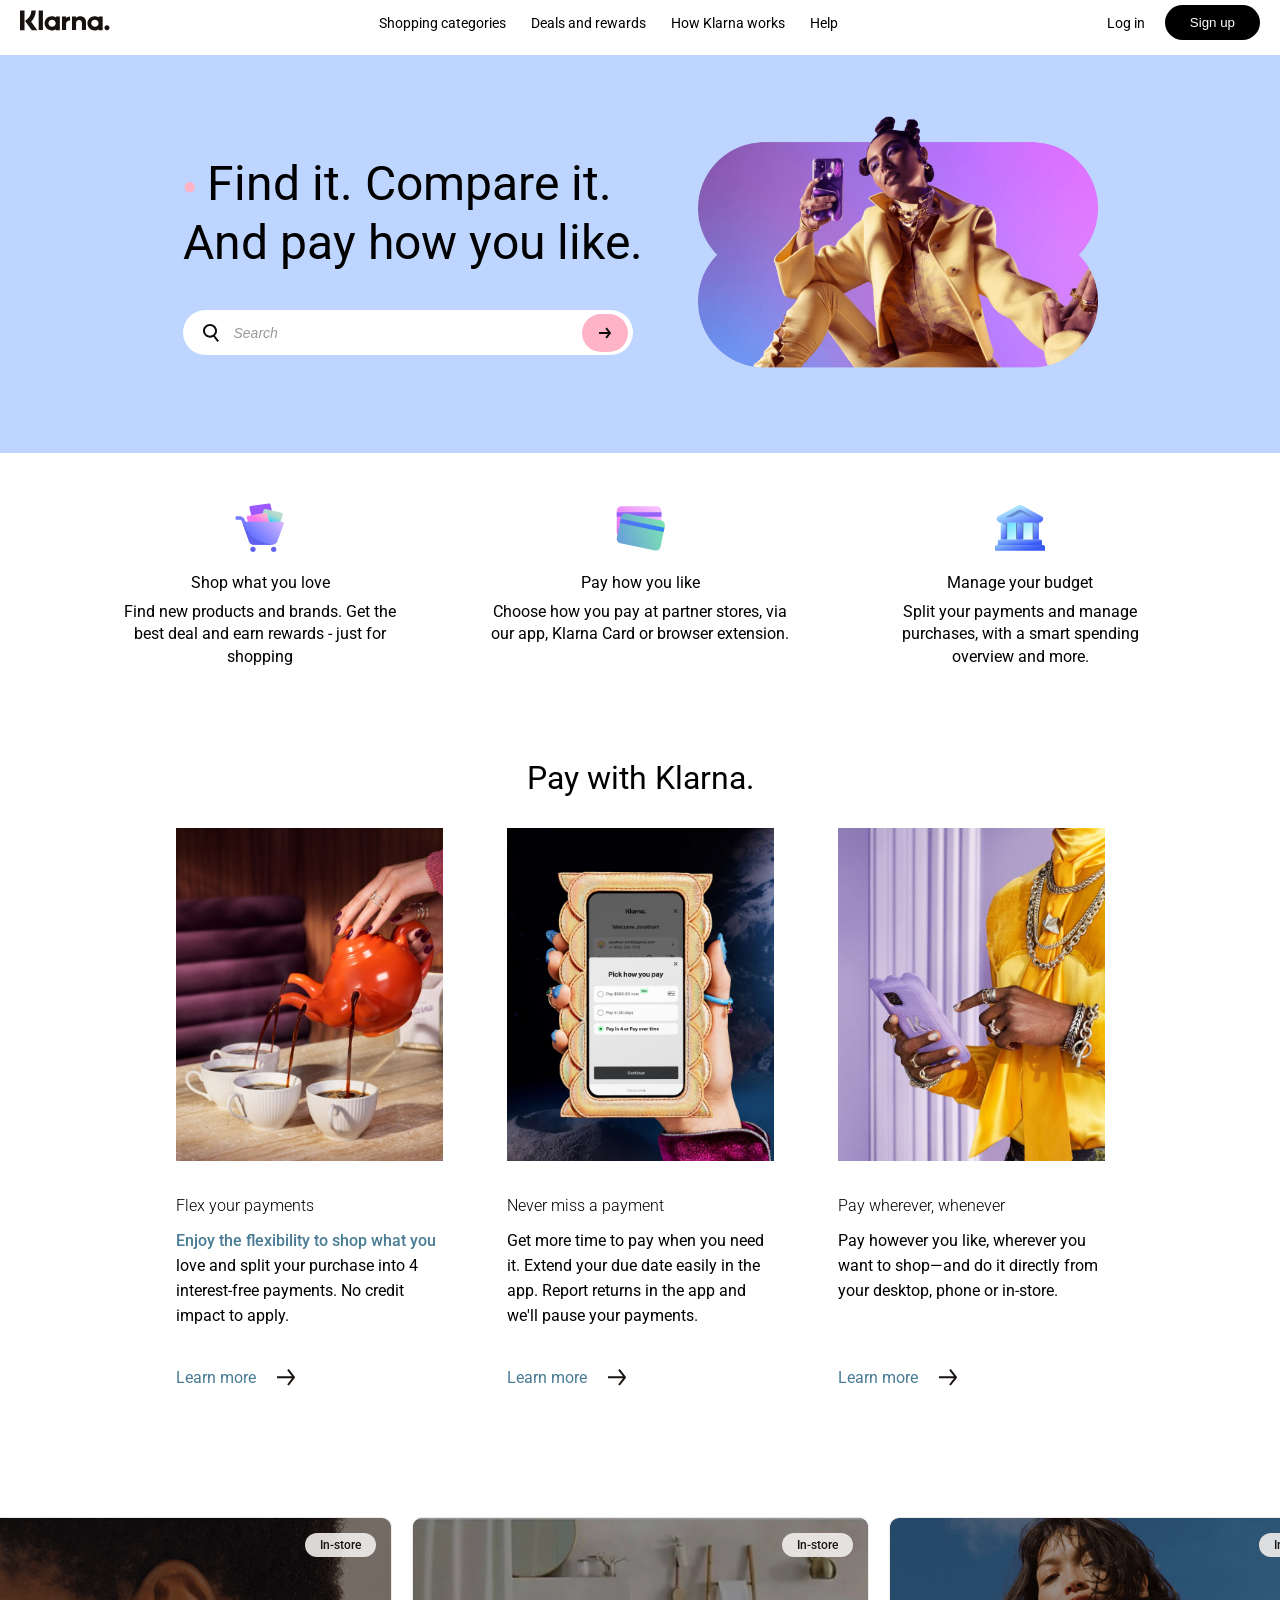
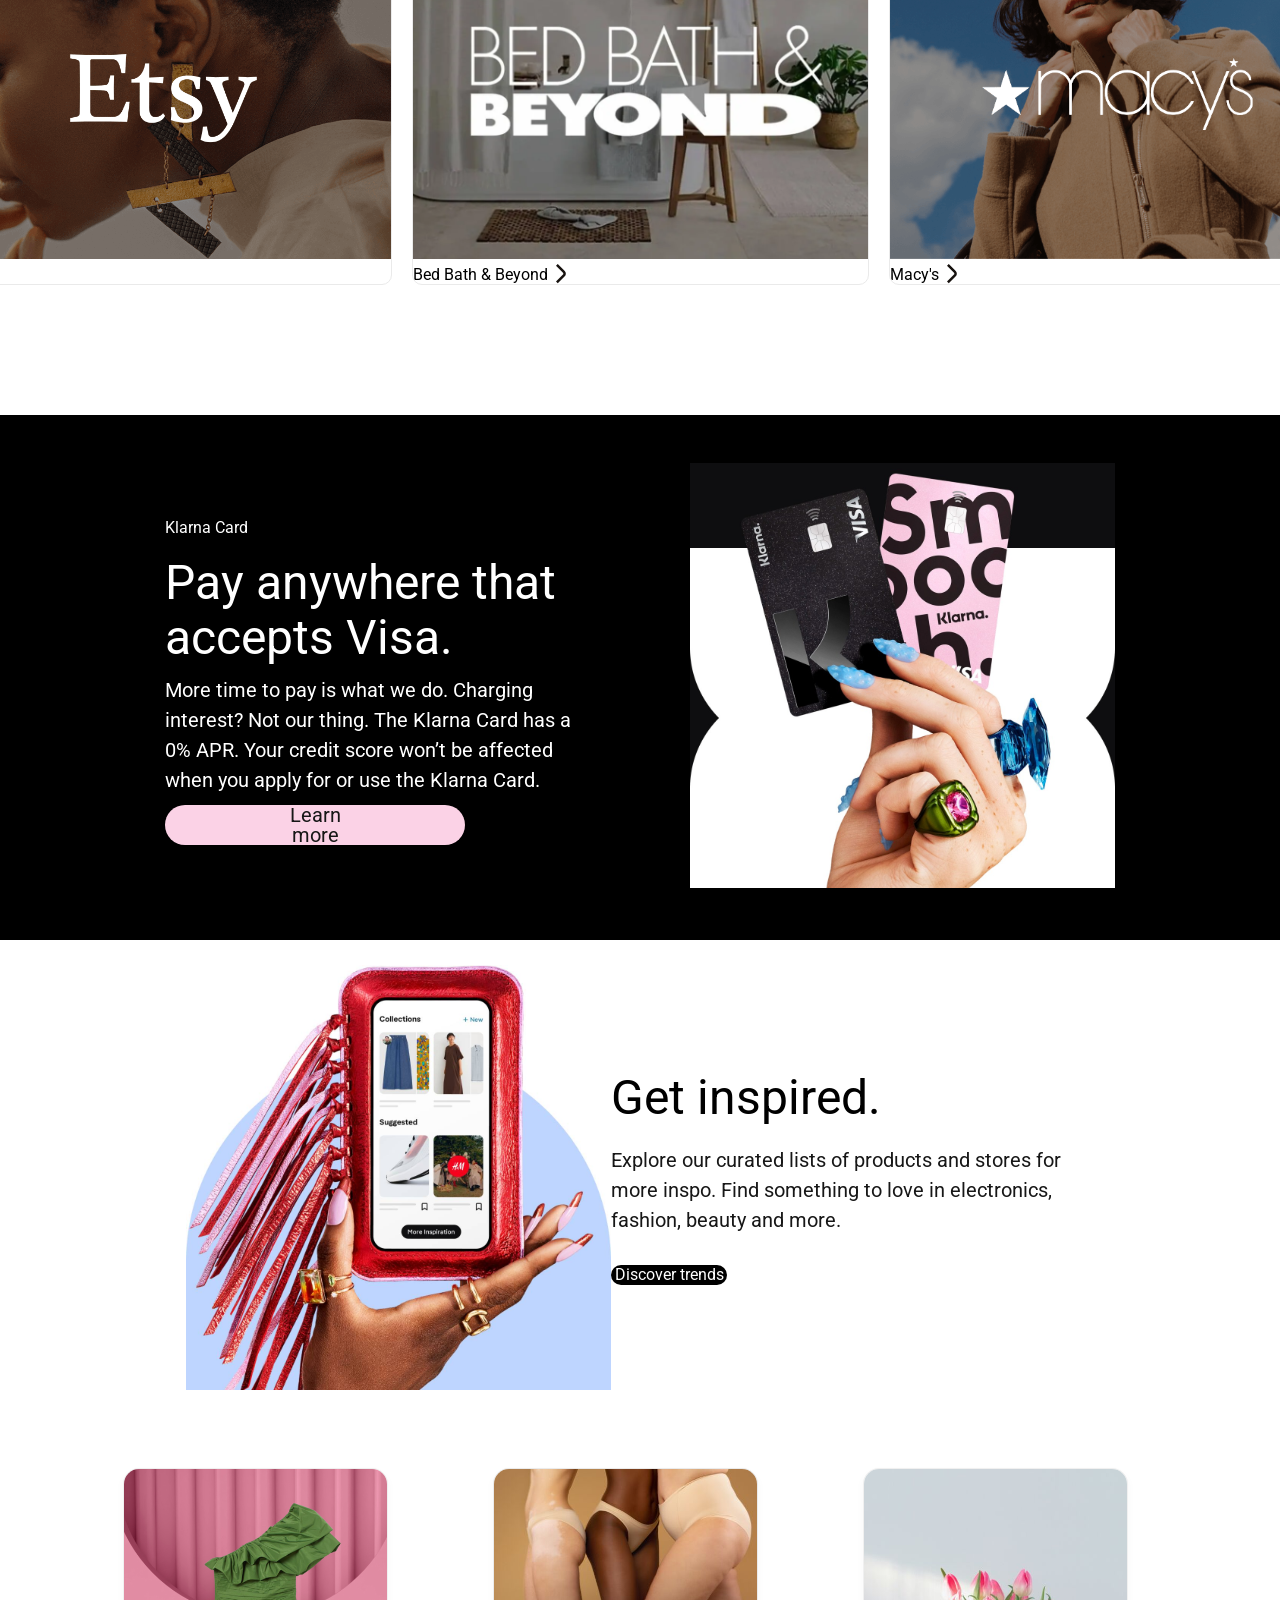
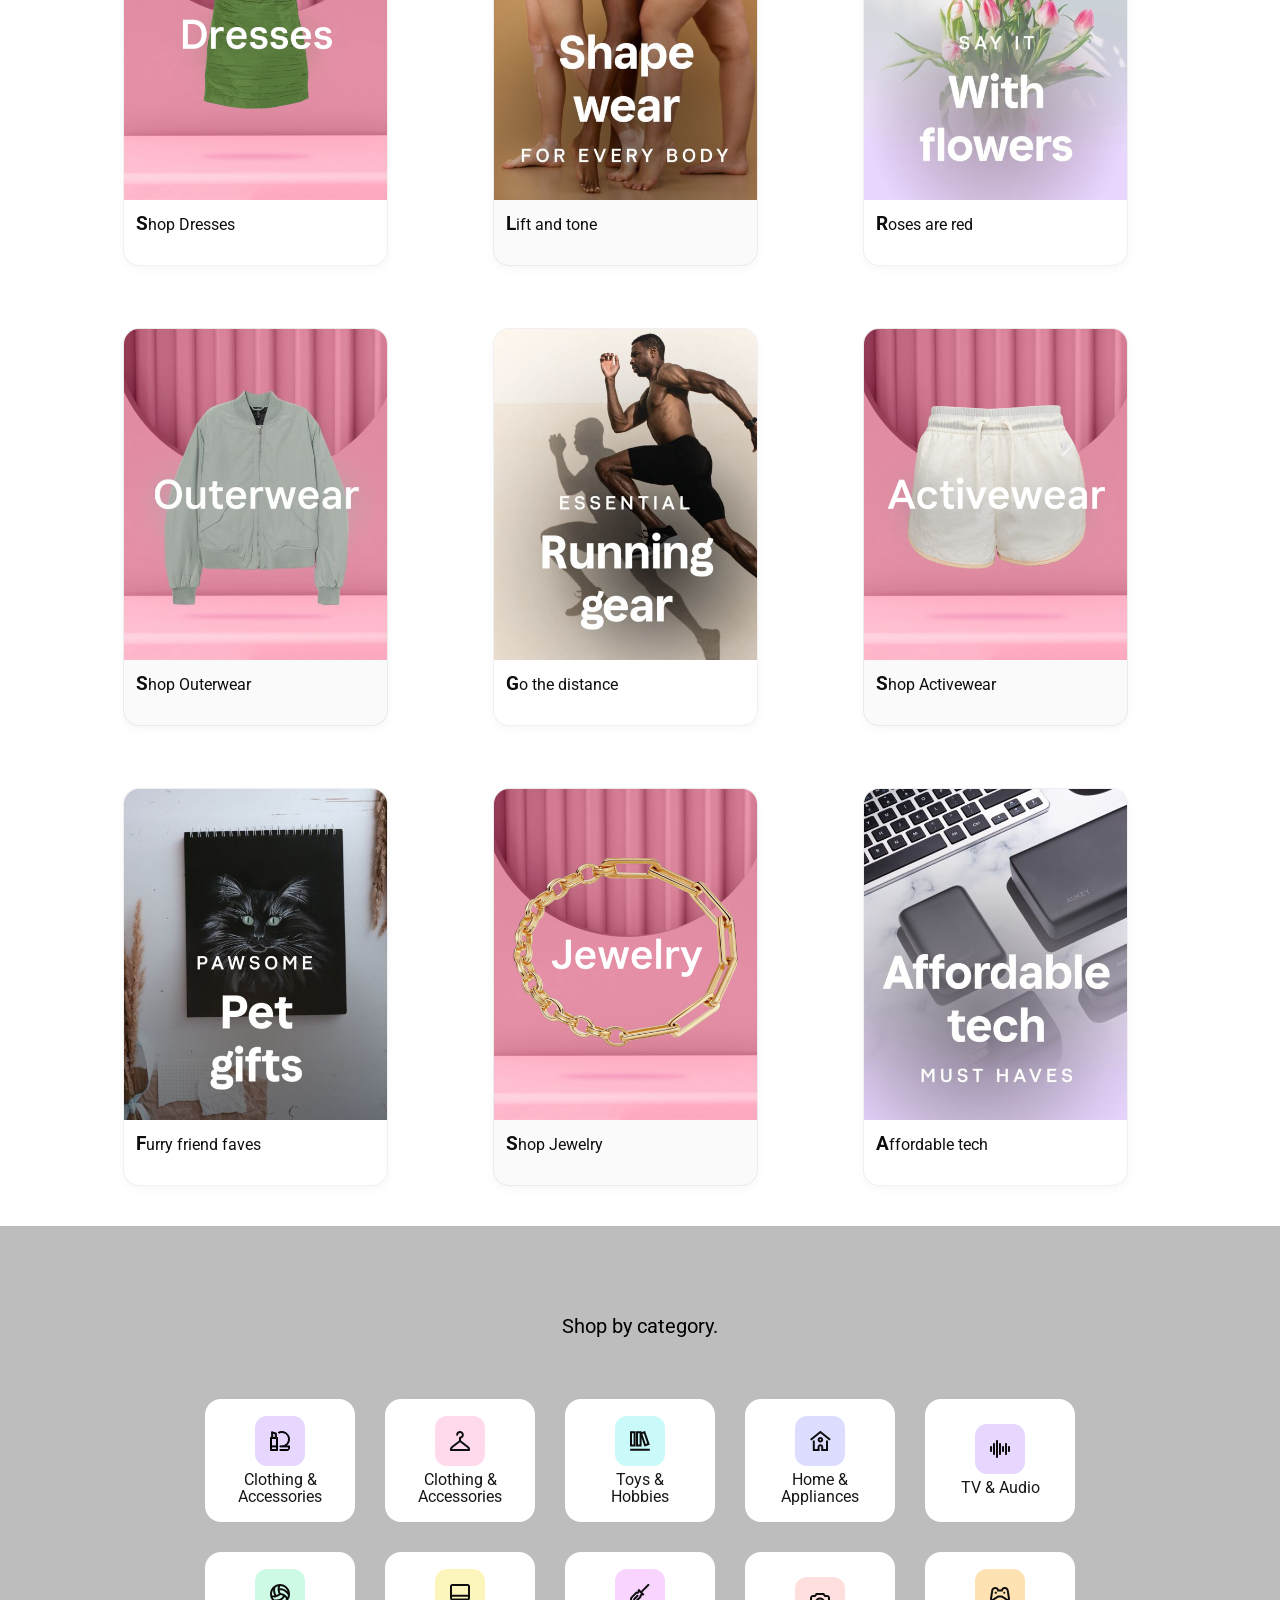
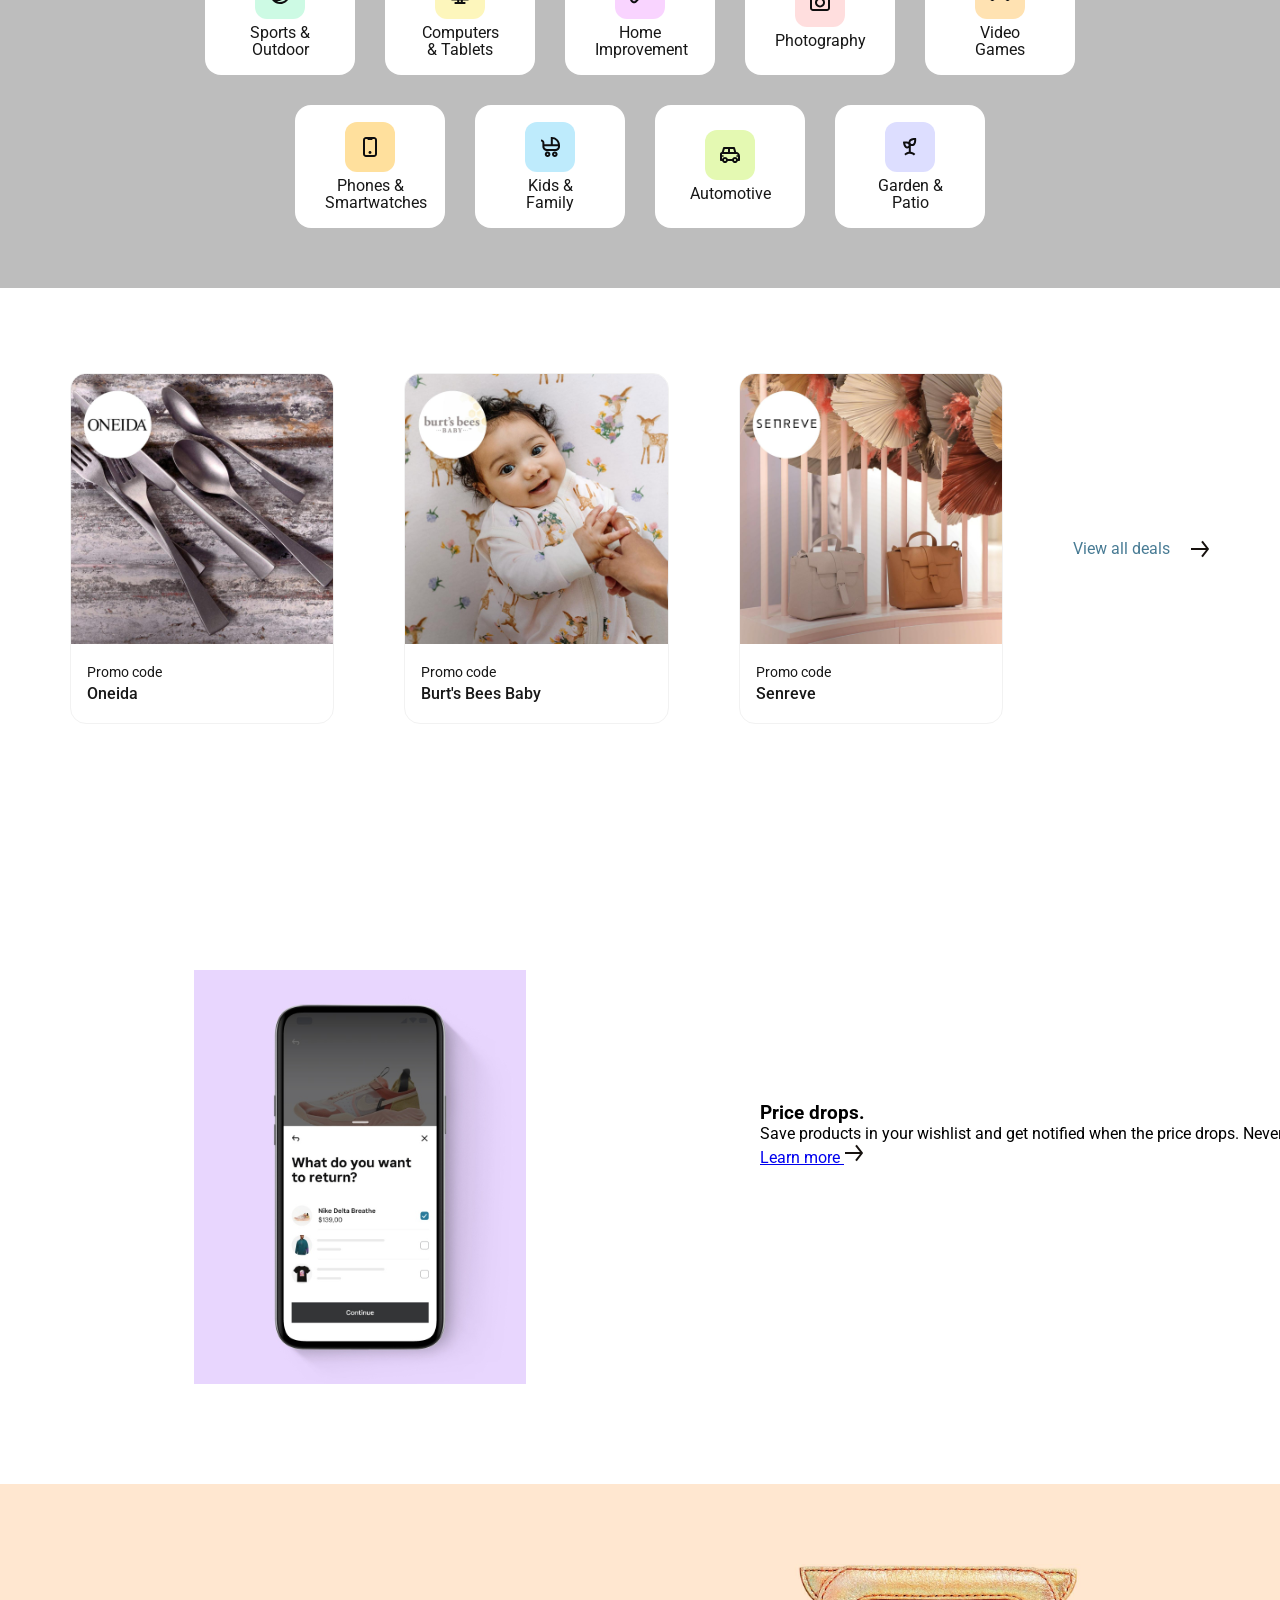
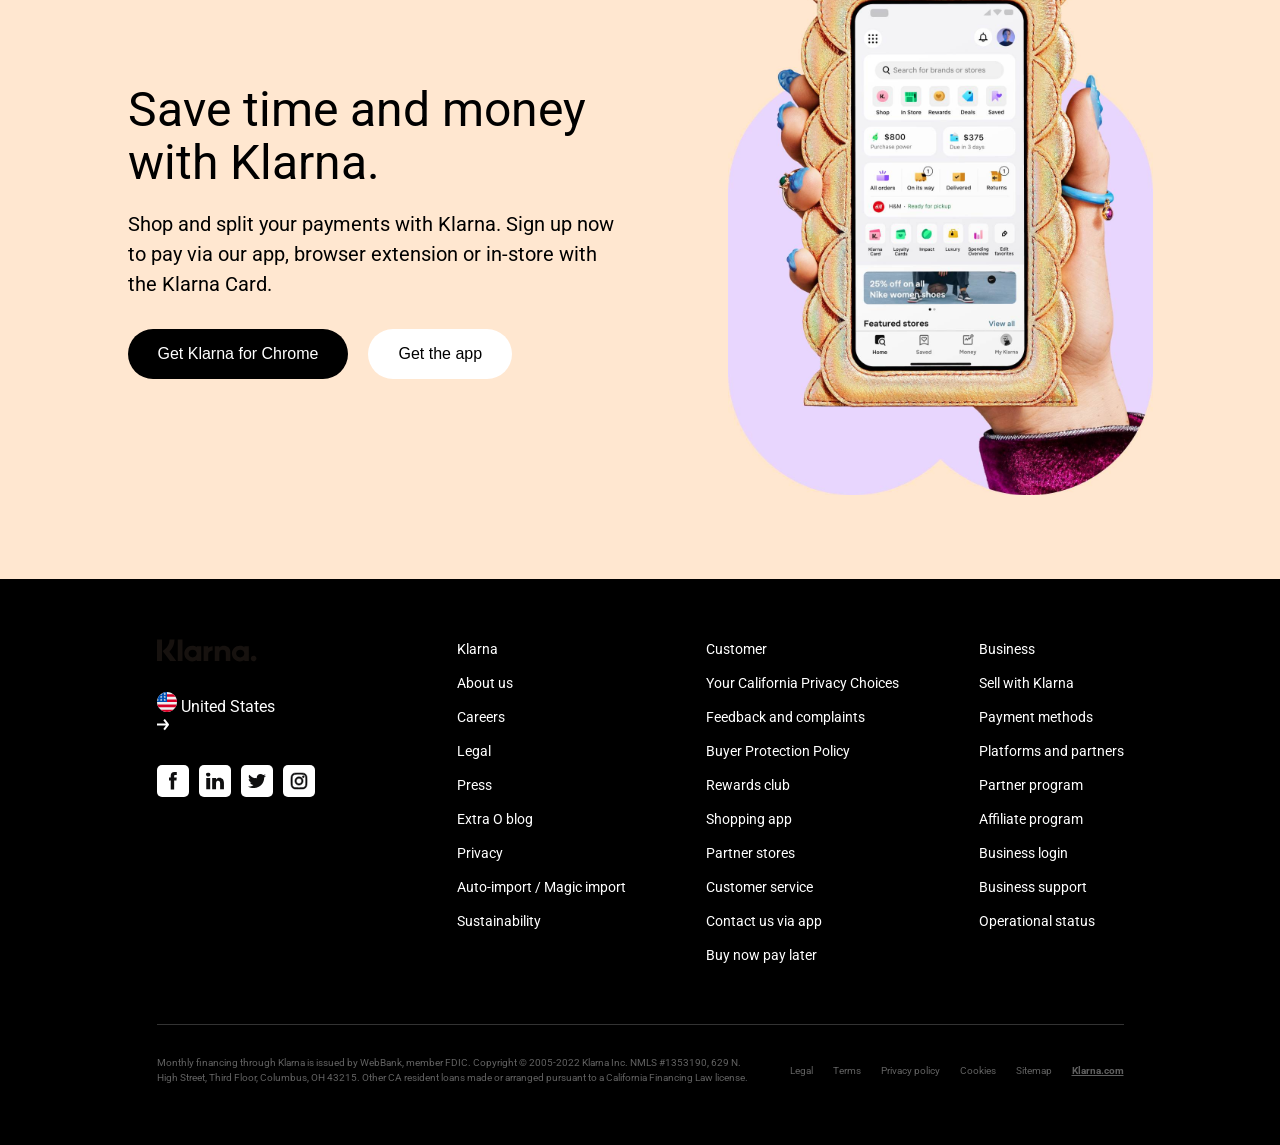
==== commit 6b9be676: "feat: complete lab 5 with responsive animations and pseudo-elements" ====
--- a/index.html
+++ b/index.html
@@ -21,6 +21,7 @@
       href="css/mobile.css"
       media="screen and (max-width: 768px)"
     />
+    <script src="/script.js"></script>
 
     <title>Klarna</title>
   </head>
--- a/css/base.css
+++ b/css/base.css
@@ -15,24 +15,82 @@
     background-color: #000;
 }
 
-
 [class^="card_"] {
-    padding: 0 !important; 
-    background: #FFFFFF;
-    border: 1px solid rgba(2, 14, 15, 0.06);
-    border-radius: 16px;
-    overflow: hidden;
-    display: flex;
-    flex-direction: column;
+    transition: all 0.5s cubic-bezier(0.4, 0, 0.2, 1);
+    will-change: transform, filter;
 }
 
-[class^="card_"] img {
-    width: 100% !important;
-    display: block;
-    height: auto; 
-    object-fit: cover; 
+@keyframes pulse-black {
+    0% { box-shadow: 0 0 0 0 rgba(0,0,0, 0.4); }
+    70% { box-shadow: 0 0 0 10px rgba(0,0,0, 0); }
+    100% { box-shadow: 0 0 0 0 rgba(0,0,0, 0); }
 }
-.catalog__title {
-    padding: 15px 12px;
-    margin: 0;
+
+@keyframes float-img {
+    0% { transform: translateY(0px); }
+    50% { transform: translateY(-15px); }
+    100% { transform: translateY(0px); }
+}
+
+@keyframes moveGradient {
+    0% { background-position: 0% 50%; }
+    100% { background-position: 100% 50%; }
+}
+
+@keyframes blurIn {
+    from { filter: blur(10px); opacity: 0; }
+    to { filter: blur(0); opacity: 1; }
+}
+
+::selection {
+    background-color: #FFB3C7;
+    color: #fff;
+}
+
+input::placeholder {
+    color: #999;
+    font-style: italic;
+    transition: transform 0.3s ease, opacity 0.3s ease;
+}
+
+.hero_1 {
+    animation: blurIn 1.5s ease-out;
+}
+
+.hero_1 h1::before {
+    content: '●';
+    color: #ffb3c7;
+    font-size: 20px;
+    margin-right: 10px;
+    vertical-align: middle;
+}
+
+.hero_1 h1::first-letter {
+    font-size: 1.2em;
+    font-weight: 700;
+}
+
+.catalog__title::first-letter {
+    font-size: 1.2em;
+    font-weight: 700;
+}
+
+.description_1_column_1_hero_3::first-line {
+    color: #487B94;
+    font-weight: 500;
+}
+
+a, button, .deal-card, [class^="card_"] {
+    transition: all 0.3s ease;
+}
+
+@keyframes float-img {
+    0%, 100% { transform: translateY(0); }
+    50% { transform: translateY(-15px); }
+}
+
+@keyframes icon-pop {
+    0% { transform: scale(1); }
+    50% { transform: scale(1.2); }
+    100% { transform: scale(1); }  
 }
--- a/css/desktop.css
+++ b/css/desktop.css
@@ -1,4 +1,127 @@
-
+/*-------------------------------------------*/
+/*----------      АНИМАЦИИ       ------------*/
+/*-------------------------------------------*/
+
+.header__nav a {
+    position: relative;
+    padding: 5px 0;
+}
+
+.header__nav a::after {
+    content: '';
+    position: absolute;
+    width: 100%;
+    height: 3px; 
+    bottom: 0;
+    left: 0;
+    background: linear-gradient(90deg, #ffb3c7, #e7d6fd, #ffb3c7);
+    background-size: 200% auto;
+    transform: scaleX(0);
+    transform-origin: left; 
+    transition: transform 0.4s cubic-bezier(0.86, 0, 0.07, 1);
+}
+
+.header__nav a:hover::after {
+    transform: scaleX(1);
+    animation: moveGradient 2s linear infinite;
+}
+
+.header__logo img:hover {
+    transform: skewX(-10deg);
+}
+
+.header__auth .btn-black {
+    animation: pulse-black 2s infinite;
+}
+
+.text:focus {
+    background-color: #fff4f7;
+    outline: 2px solid #ffb3c7;
+}
+
+.text:focus::placeholder {
+    transform: translateX(10px);
+    opacity: 0.5;
+}
+
+.benefit-backet:hover img {
+    transform: scale(1.2) rotate(5deg);
+    transition: 0.4s cubic-bezier(0.175, 0.885, 0.32, 1.275);
+}
+
+.catalog__grid div:nth-child(even) {
+    background-color: #fafafa;
+}
+
+.catalog__grid:hover div:not(:hover) {
+    opacity: 0.7;
+    filter: grayscale(0.3) blur(1px);
+}
+
+.deal-card:hover {
+    box-shadow: 0 15px 30px rgba(0,0,0,0.1);
+    transform: translateY(-5px);
+}
+
+.social-wrap:hover {
+    opacity: 0.6;
+    transform: rotate(10deg);
+}
+
+.footer__extra-links a:last-child {
+    font-weight: 700;
+    text-decoration: underline;
+}
+
+.search-btn-arrow:active,
+.button_background_hero_5:active,
+.button_background_hero_6:active,
+.button_hero_11:active,
+.btn-black:active {
+    transform: scale(0.92);
+    transition: 0.1s;
+}
+
+.catalog__grid:hover div:not(:hover) {
+    opacity: 1;
+    filter: none;
+}
+
+.hero__image {
+    animation: float-img 4s ease-in-out infinite;
+}
+
+.benefit-backet:hover img, 
+.benefit-card:hover img, 
+.benefit-temple:hover img {
+    animation: icon-pop 0.4s ease-out forwards;
+}
+
+.benefit-backet img, 
+.benefit-card img, 
+.benefit-temple img {
+    transition: filter 0.3s ease;
+}
+
+.benefit-backet:hover img, 
+.benefit-card:hover img, 
+.benefit-temple:hover img {
+    filter: drop-shadow(0 5px 15px rgba(255, 179, 199, 0.4));
+}
+
+.catalog__grid:hover [class^="card_"] {
+    filter: brightness(0.7) grayscale(0.2);
+    opacity: 0.8;
+    transform: scale(0.98); 
+}
+
+.catalog__grid [class^="card_"]:hover {
+    filter: brightness(1.1) grayscale(0); 
+    opacity: 1;
+    transform: scale(1.05) translateY(-10px); 
+    box-shadow: 0 20px 40px rgba(0,0,0,0.2);
+    z-index: 10; 
+}
 
 /*-------------------------------------------*/
 /*------------      HEADER       ------------*/
@@ -35,8 +158,6 @@
     justify-content: center;
     gap: 25px;
 }
-
-
 
 .header__nav a {
     text-decoration: none;
@@ -502,7 +623,7 @@
 
 .image_column_1_hero_6 {
     width: 425px;
-height: auto;
+    height: auto;
 }
 
 .column_2_hero_6 {
@@ -535,7 +656,7 @@
 .button_background_hero_6 {
     display: flex;
     width: 116px;
-height: 20px;       
+    height: 20px;       
     justify-content: center;
     align-items: center;
     border-radius: 50px;
--- a/css/mobile.css
+++ b/css/mobile.css
@@ -250,7 +250,8 @@
     height: auto !important;
     padding: 40px 15px;     
     box-sizing: border-box;
-    overflow: hidden;     
+    overflow: hidden;
+     padding-bottom: 50px !important;
 }
 
 .hug_hero_6 {
@@ -271,14 +272,13 @@
 .image_column_1_hero_6 {
     width: 100% !important;
     max-width: 425px; 
-    
     height: auto;
     object-fit: contain;
 }
 
 .column_2_hero_6 {
     width: 100%;
-    max-width: 100%;        /* Убираем 500px, чтобы не распирало узкие экраны */
+    max-width: 100%;       
     padding: 0 10px;
     display: flex;
     flex-direction: column;
@@ -287,11 +287,10 @@
 
 .text_1_column_2_hero_6 {
     width: 100%;
-    /* Шрифт тоже делаем более гибким: от 20px до 36px */
     font-size: clamp(20px, 8vw, 36px) !important;
     line-height: 1.2;
     margin: 0 0 15px 0;
-    word-wrap: break-word;   /* Чтобы длинные слова не резали экран */
+    word-wrap: break-word;  
 }
 
 .text_2_column_2_hero_6 {
@@ -303,14 +302,23 @@
 
 .button_background_hero_6 {
     width: 100%;
-    max-width: 200px;        /* Кнопка не будет шире 200px */
+    max-width: 200px;        
     height: 45px;
     margin: 0 auto;
 }
 
+
+
 /*-------------------------------------------*/
 /*------------      БЛОК 7       ------------*/
 /*-------------------------------------------*/
+.hero_7 {
+    display: block;
+    width: 100%;
+    margin-top: 50px !important; 
+    padding: 0;
+    overflow: hidden; 
+}
 
 .catalog__grid {
     display: flex !important;
@@ -319,11 +327,11 @@
     overflow-x: auto;
     scroll-snap-type: x mandatory;
     scroll-padding-left: 20px;
-    padding: 50px !important;
+    padding: 20px !important; 
     gap: 15px !important;
+    margin-left: -20px; 
+    width: 100vw;
     scrollbar-width: none;
-    margin-left: -20px;
-    width: 100vw;
 }
 
 .catalog__grid::-webkit-scrollbar {
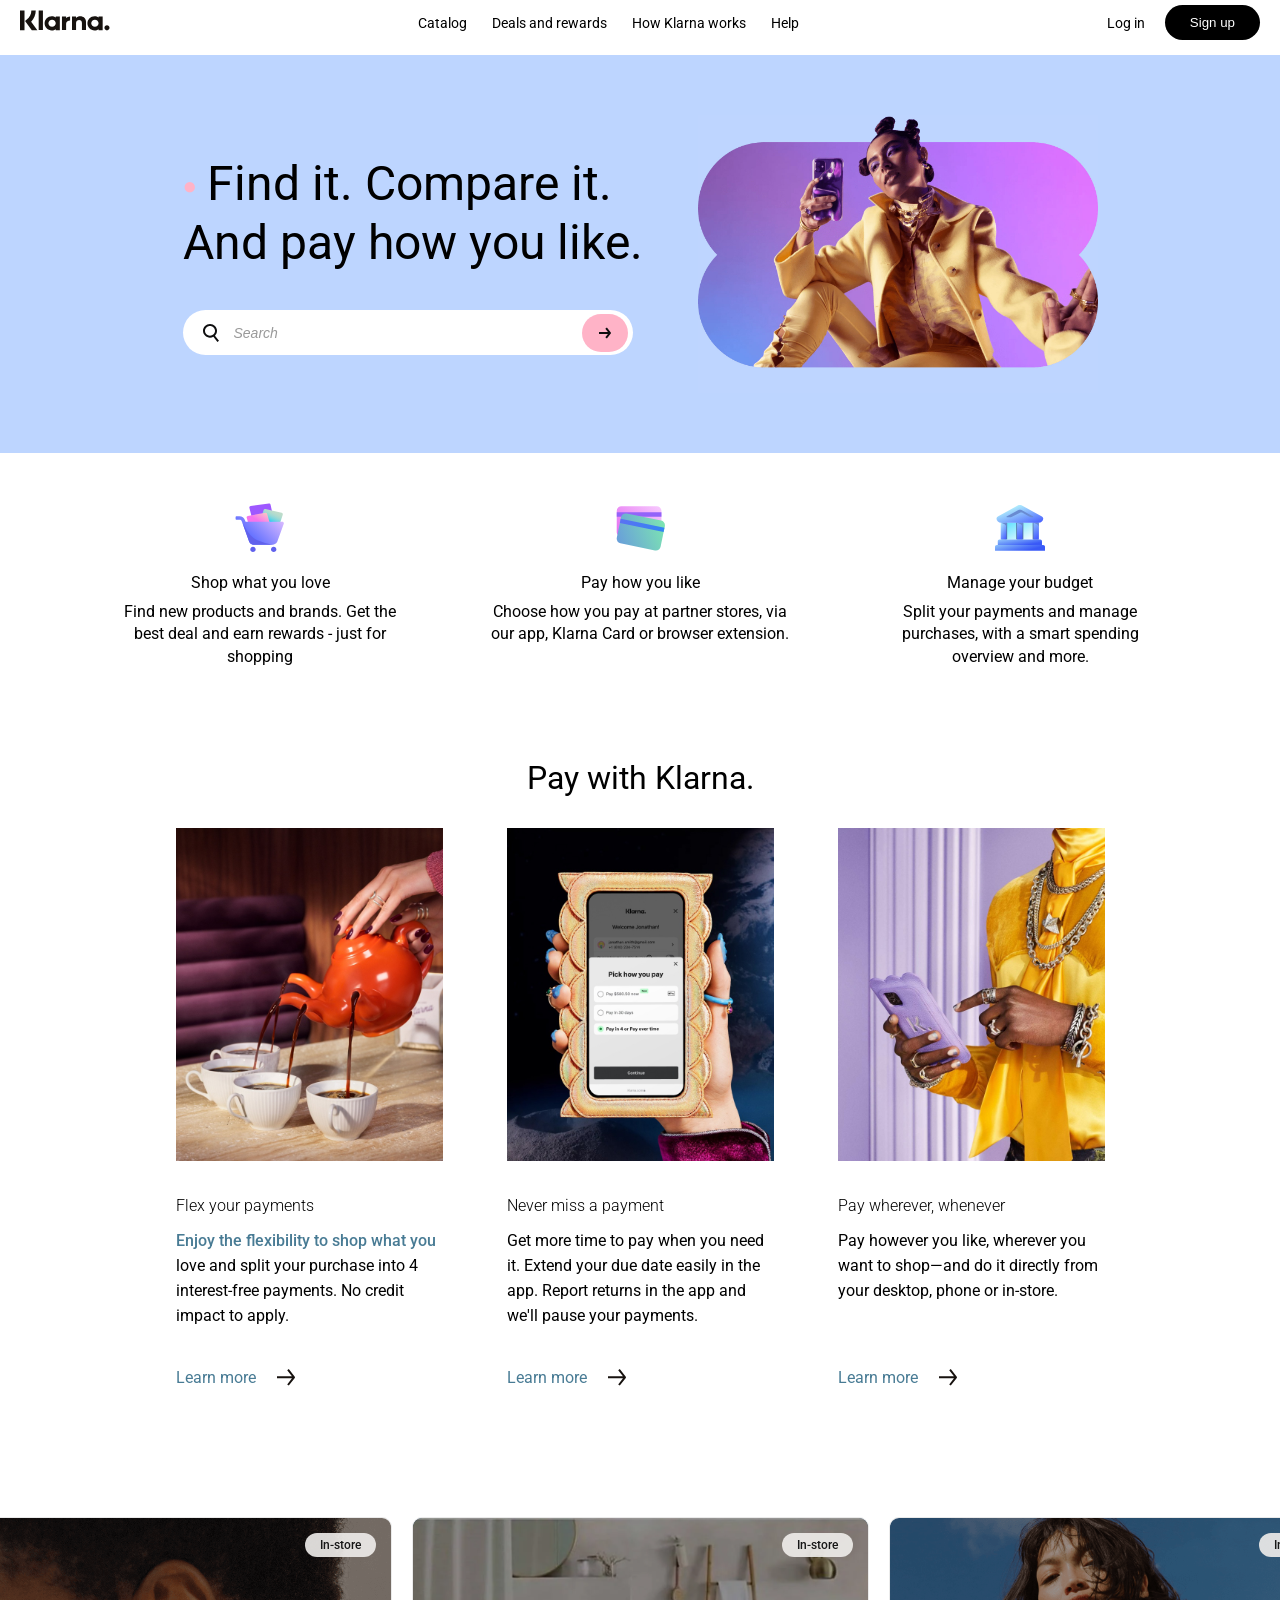
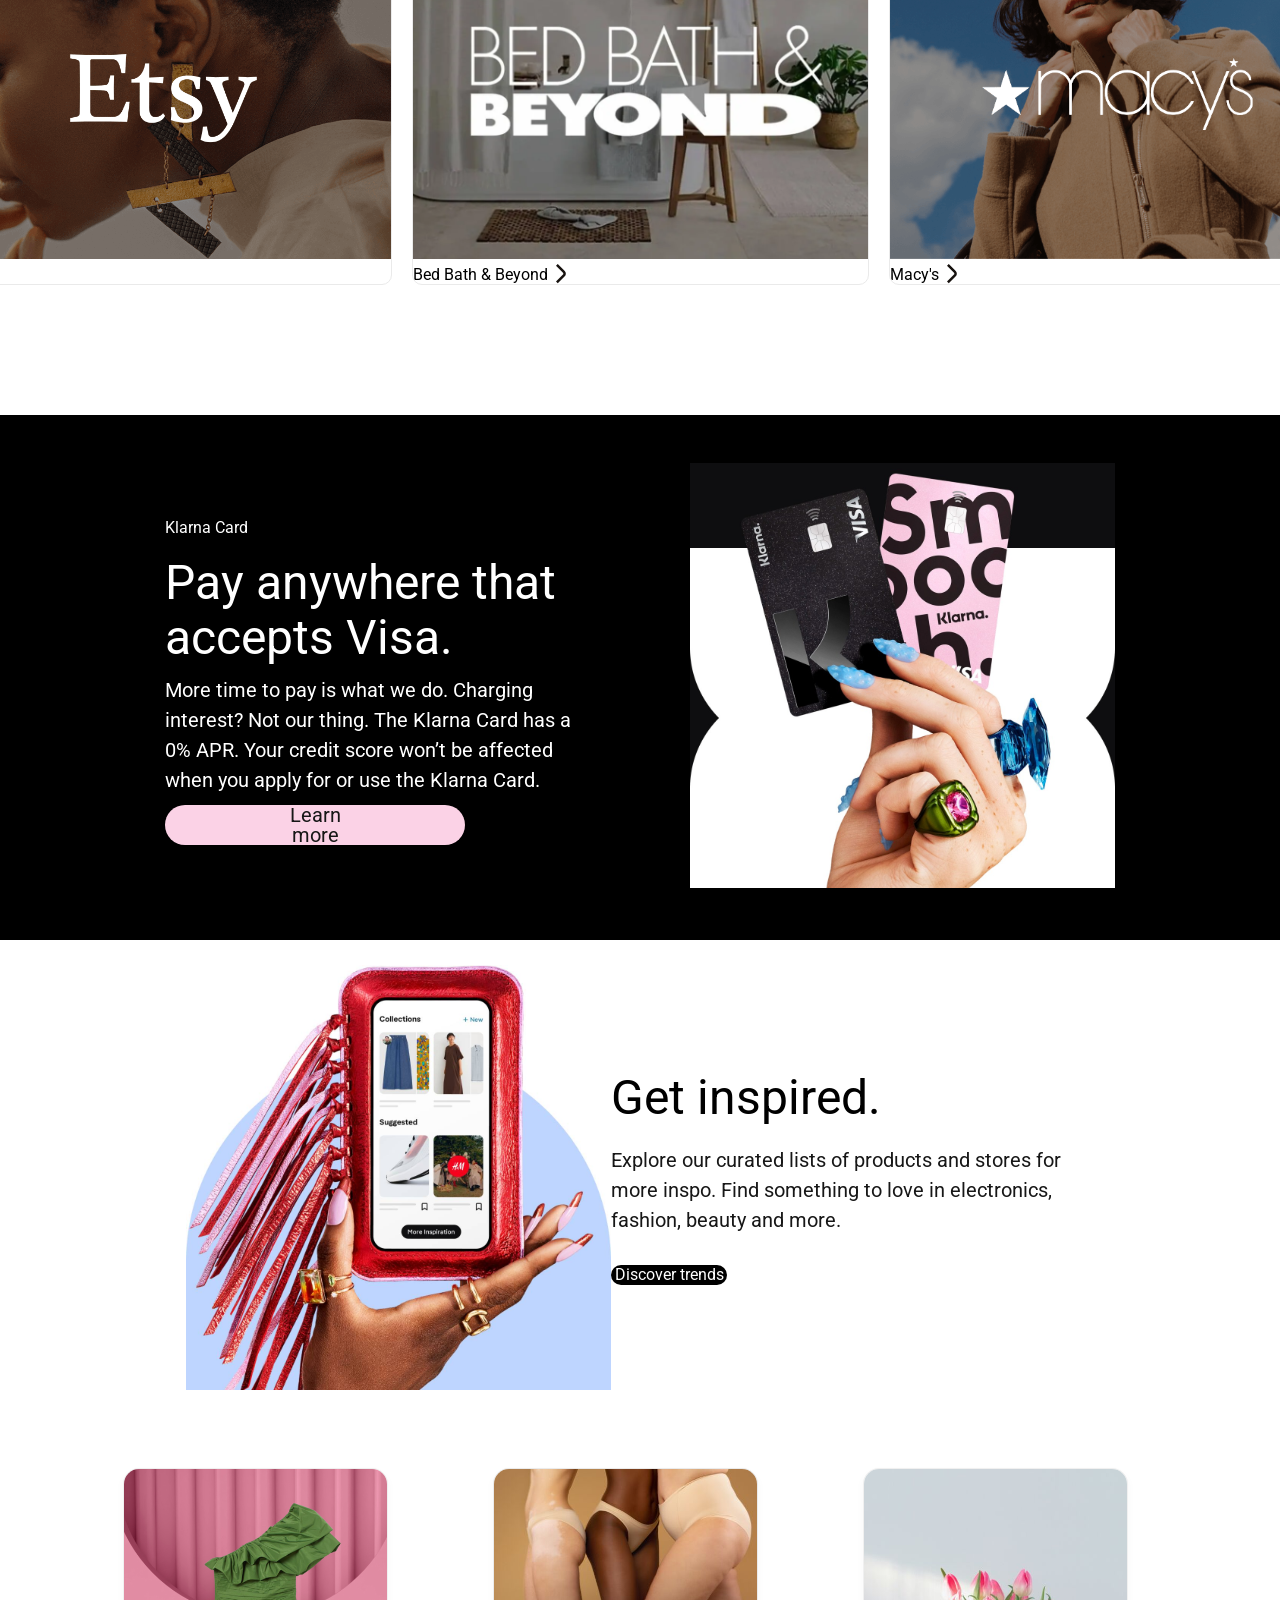
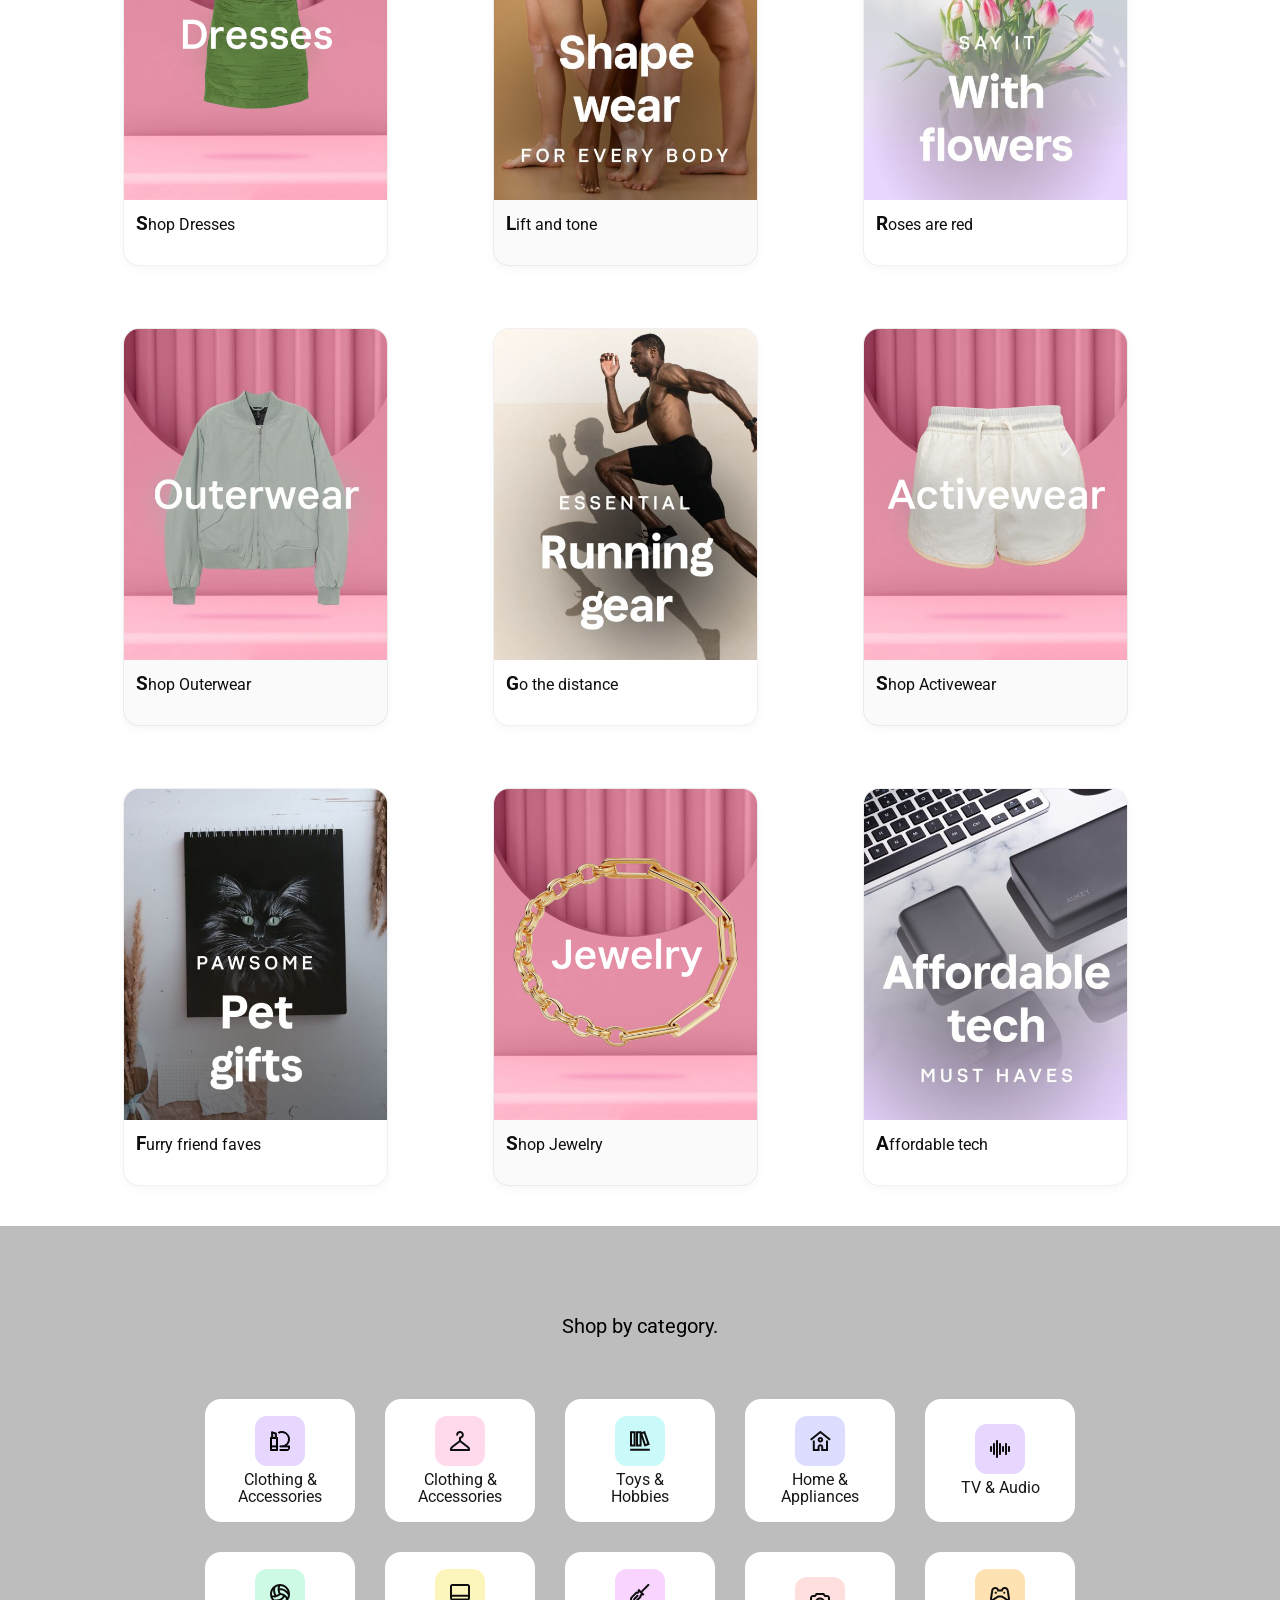
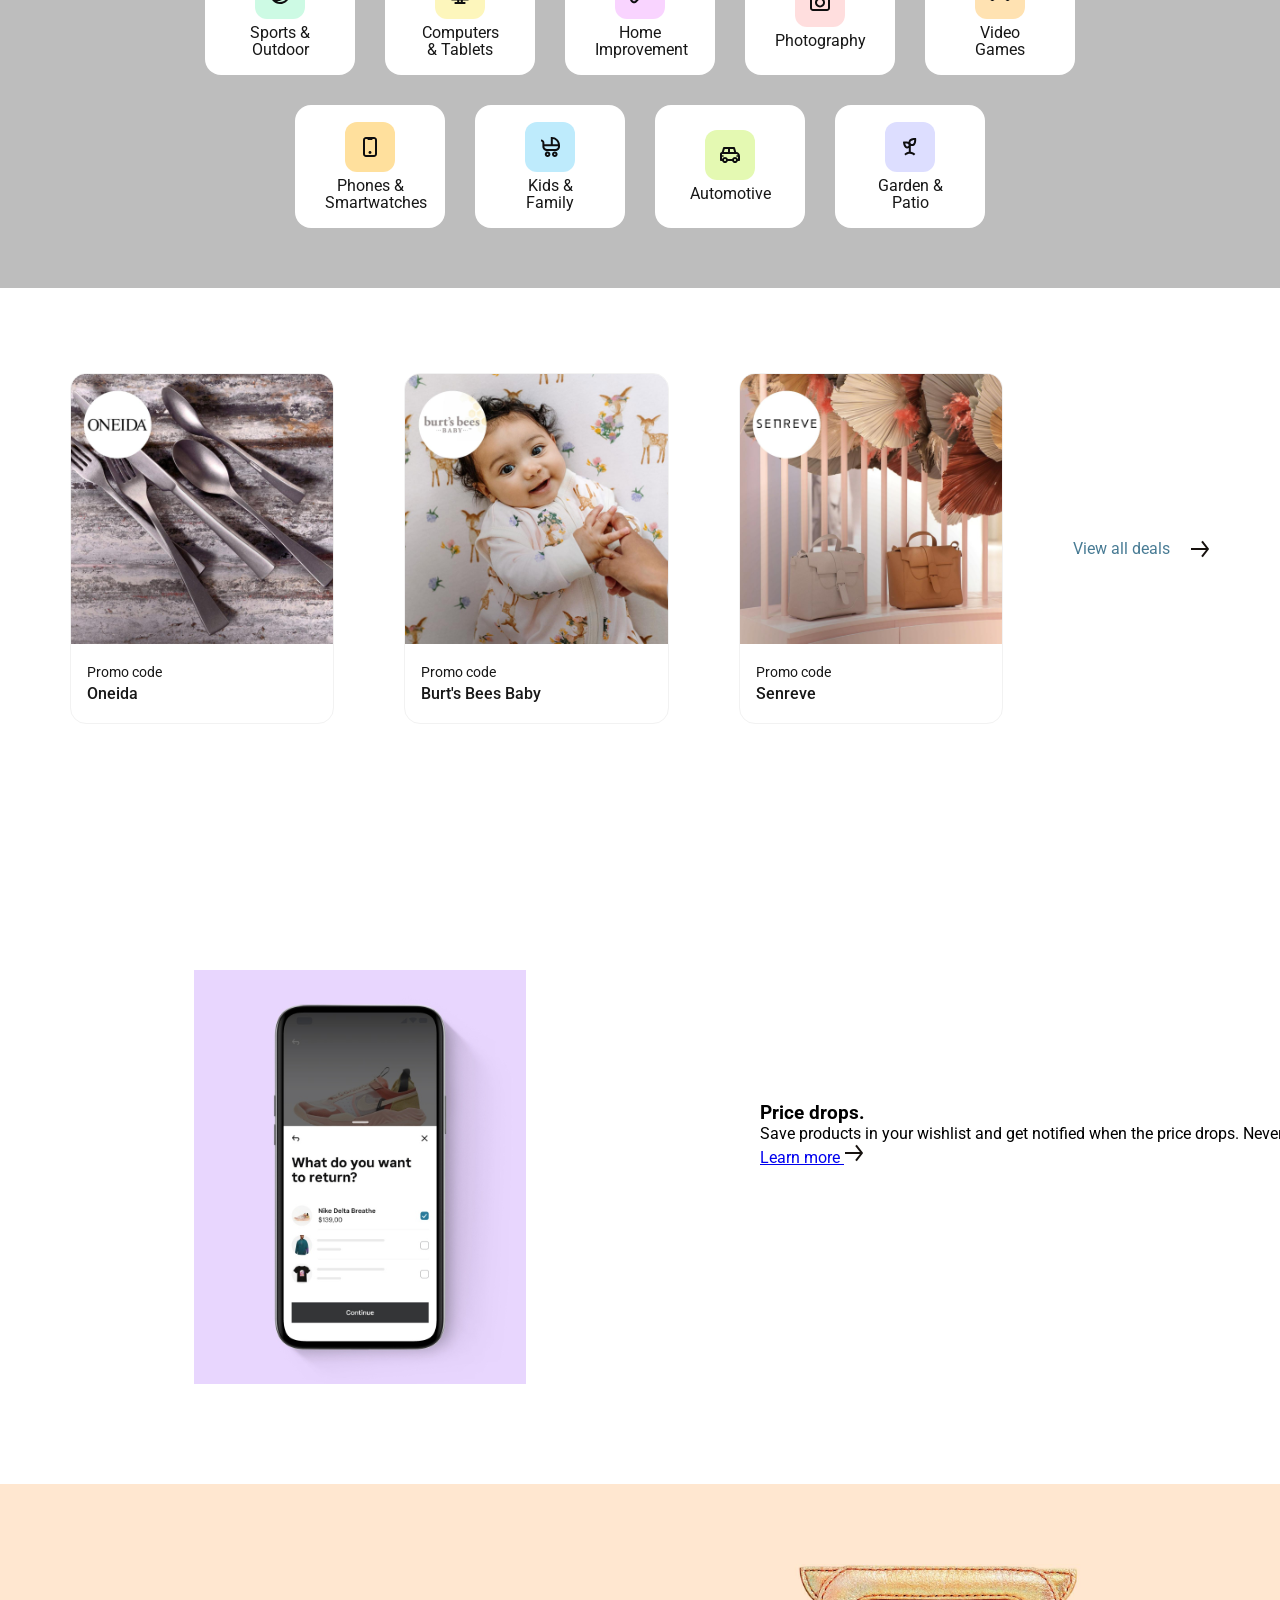
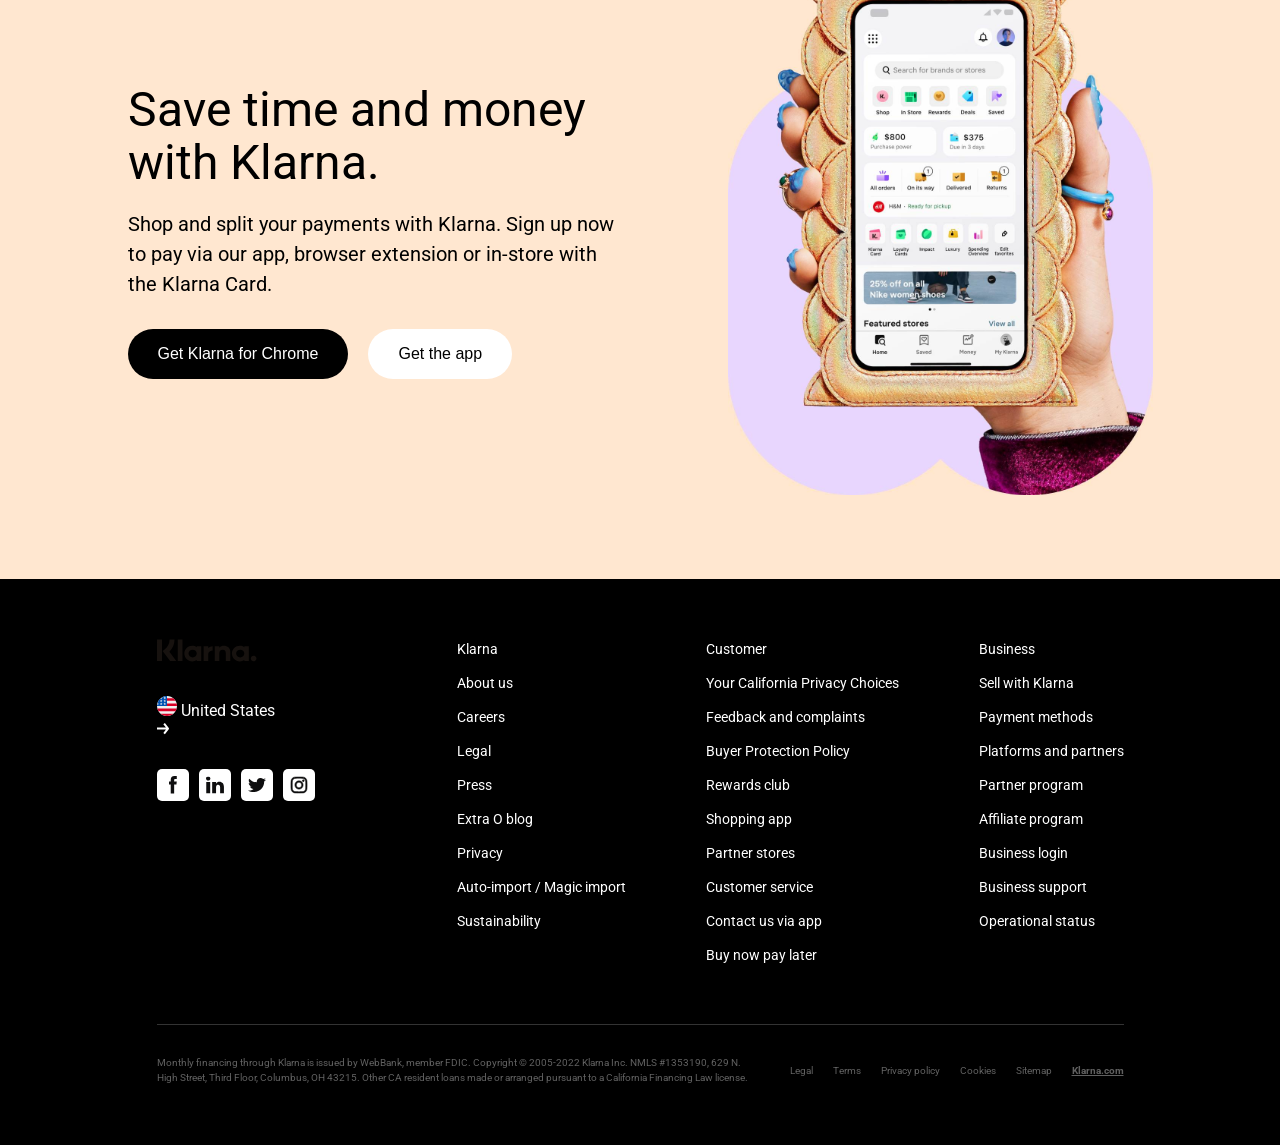
==== commit 24842baf: "feat: implement dynamic catalog, components and filters for lab 6" ====
--- a/index.html
+++ b/index.html
@@ -26,30 +26,7 @@
     <title>Klarna</title>
   </head>
   <body>
-    <header class="header">
-      <div class="container">
-        <div class="header__logo">
-          <img src="public/header/logo_header.svg" alt="Klarna Logo" />
-        </div>
-
-        <nav class="header__nav">
-          <a href="#">Shopping categories</a>
-          <a href="#">Deals and rewards</a>
-          <a href="#">How Klarna works</a>
-          <a href="#">Help</a>
-        </nav>
-
-        <div class="header__auth">
-          <a href="#" class="login-link">Log in</a>
-          <button class="btn-black">Sign up</button>
-        </div>
-        <div class="header__burger">
-          <span></span>
-          <span></span>
-          <span></span>
-        </div>
-      </div>
-    </header>
+    <div id="header-placeholder"></div>
     <main>
       <!------------БЛОК 1----------->
       <section class="hero_1">
@@ -844,109 +821,7 @@
       </div>
     </main>
     <!--------------БЛОК 12 ФУТЕР------------->
-    <footer class="footer_12">
-      <div class="footer__content-wrapper">
-        <div class="footer__container">
-          <div class="footer__brand">
-            <img
-              src="public/footer/logo.svg"
-              alt="Klarna Logo"
-              class="footer__logo"
-            />
-            <div class="footer__country">
-              <div class="icon_text_1">
-                <img
-                  src="public/footer/icon_flag_footer.svg"
-                  alt="US Flag"
-                  class="flag_icon"
-                />
-                <span>United States</span>
-              </div>
-              <div class="line">
-                <img
-                  src="public/footer/vector_line_footer.svg"
-                  alt="arrow"
-                  class="line_icon"
-                />
-              </div>
-            </div>
-            <div class="footer__socials">
-              <a href="#" class="social-wrap">
-                <img src="public/footer/icon_1_footer.svg" alt="Facebook" />
-              </a>
-              <a href="#" class="social-wrap">
-                <img src="public/footer/icon_2_footer.svg" alt="LinkedIn" />
-              </a>
-              <a href="#" class="social-wrap">
-                <img src="public/footer/icon_3_footer.svg" alt="Twitter" />
-              </a>
-              <a href="#" class="social-wrap">
-                <img src="public/footer/icon_4_footer.svg" alt="Instagram" />
-              </a>
-            </div>
-          </div>
-
-          <div class="footer__col">
-            <ul>
-              <li><a href="#">Klarna</a></li>
-              <li><a href="#">About us</a></li>
-              <li><a href="#">Careers</a></li>
-              <li><a href="#">Legal</a></li>
-              <li><a href="#">Press</a></li>
-              <li><a href="#">Extra O blog</a></li>
-              <li><a href="#">Privacy</a></li>
-              <li><a href="#">Auto-import / Magic import</a></li>
-              <li><a href="#">Sustainability</a></li>
-            </ul>
-          </div>
-
-          <div class="footer__col">
-            <ul>
-              <li><a href="#">Customer</a></li>
-              <li><a href="#">Your California Privacy Choices</a></li>
-              <li><a href="#">Feedback and complaints</a></li>
-              <li><a href="#">Buyer Protection Policy</a></li>
-              <li><a href="#">Rewards club</a></li>
-              <li><a href="#">Shopping app</a></li>
-              <li><a href="#">Partner stores</a></li>
-              <li><a href="#">Customer service</a></li>
-              <li><a href="#">Contact us via app</a></li>
-              <li><a href="#">Buy now pay later</a></li>
-            </ul>
-          </div>
-
-          <div class="footer__col dib">
-            <ul>
-              <li><a href="#">Business</a></li>
-              <li><a href="#">Sell with Klarna</a></li>
-              <li><a href="#">Payment methods</a></li>
-              <li><a href="#">Platforms and partners</a></li>
-              <li><a href="#">Partner program</a></li>
-              <li><a href="#">Affiliate program</a></li>
-              <li><a href="#">Business login</a></li>
-              <li><a href="#">Business support</a></li>
-              <li><a href="#">Operational status</a></li>
-            </ul>
-          </div>
-        </div>
-
-        <div class="footer__bottom">
-          <p class="footer__legal-text">
-            Monthly financing through Klarna is issued by WebBank, member FDIC.
-            Copyright © 2005-2022 Klarna Inc. NMLS #1353190, 629 N. High Street,
-            Third Floor, Columbus, OH 43215. Other CA resident loans made or
-            arranged pursuant to a California Financing Law license.
-          </p>
-          <div class="footer__extra-links">
-            <a href="#">Legal</a>
-            <a href="#">Terms</a>
-            <a href="#">Privacy policy</a>
-            <a href="#">Cookies</a>
-            <a href="#">Sitemap</a>
-            <a href="#">Klarna.com</a>
-          </div>
-        </div>
-      </div>
-    </footer>
+    <div id="footer-placeholder"></div>
+    <script src="components.js"></script>
   </body>
 </html>
--- a/css/desktop.css
+++ b/css/desktop.css
@@ -35,13 +35,13 @@
 }
 
 .text:focus {
-    background-color: #fff4f7;
-    outline: 2px solid #ffb3c7;
-}
-
-.text:focus::placeholder {
-    transform: translateX(10px);
-    opacity: 0.5;
+    outline: none !important; 
+    background-color: transparent !important;
+}
+
+.search-box:focus-within {
+    border-color: #000000 !important;
+    box-shadow: 0 0 10px rgba(0, 0, 0, 0.05); 
 }
 
 .benefit-backet:hover img {
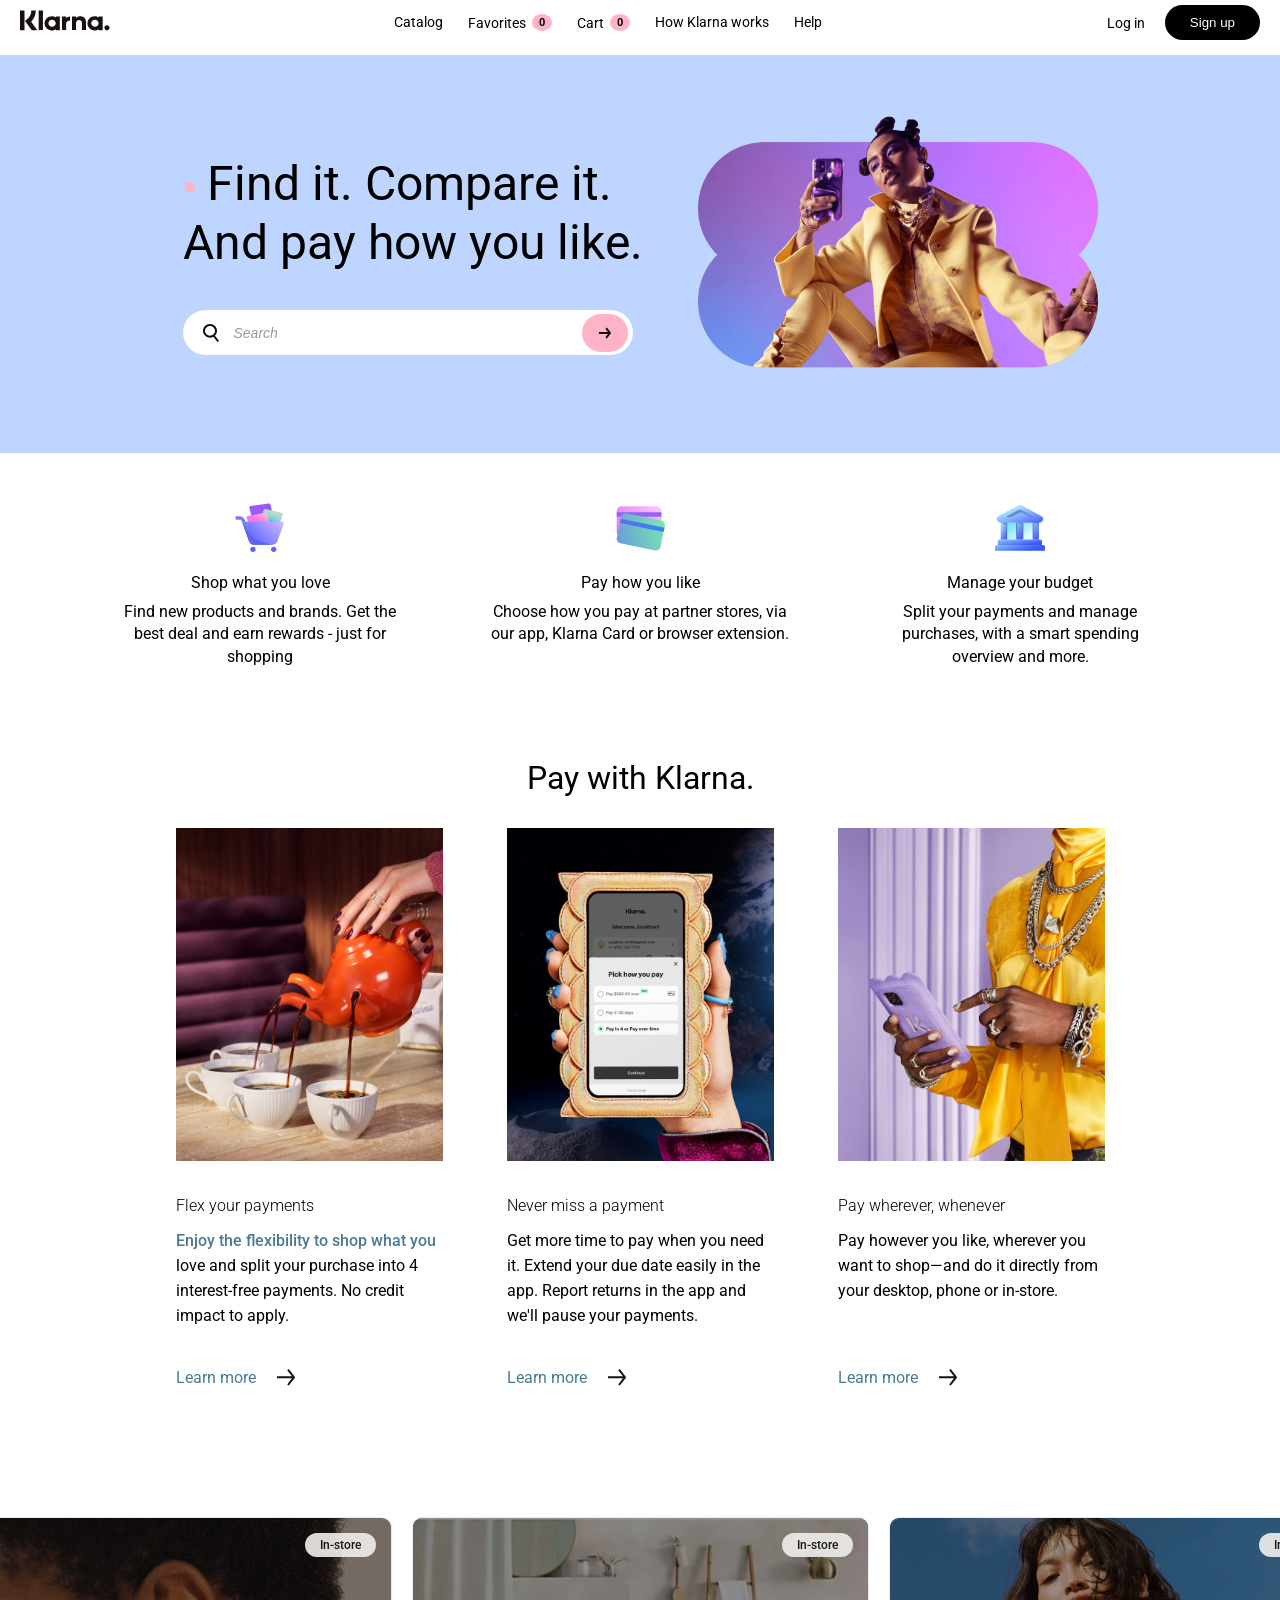
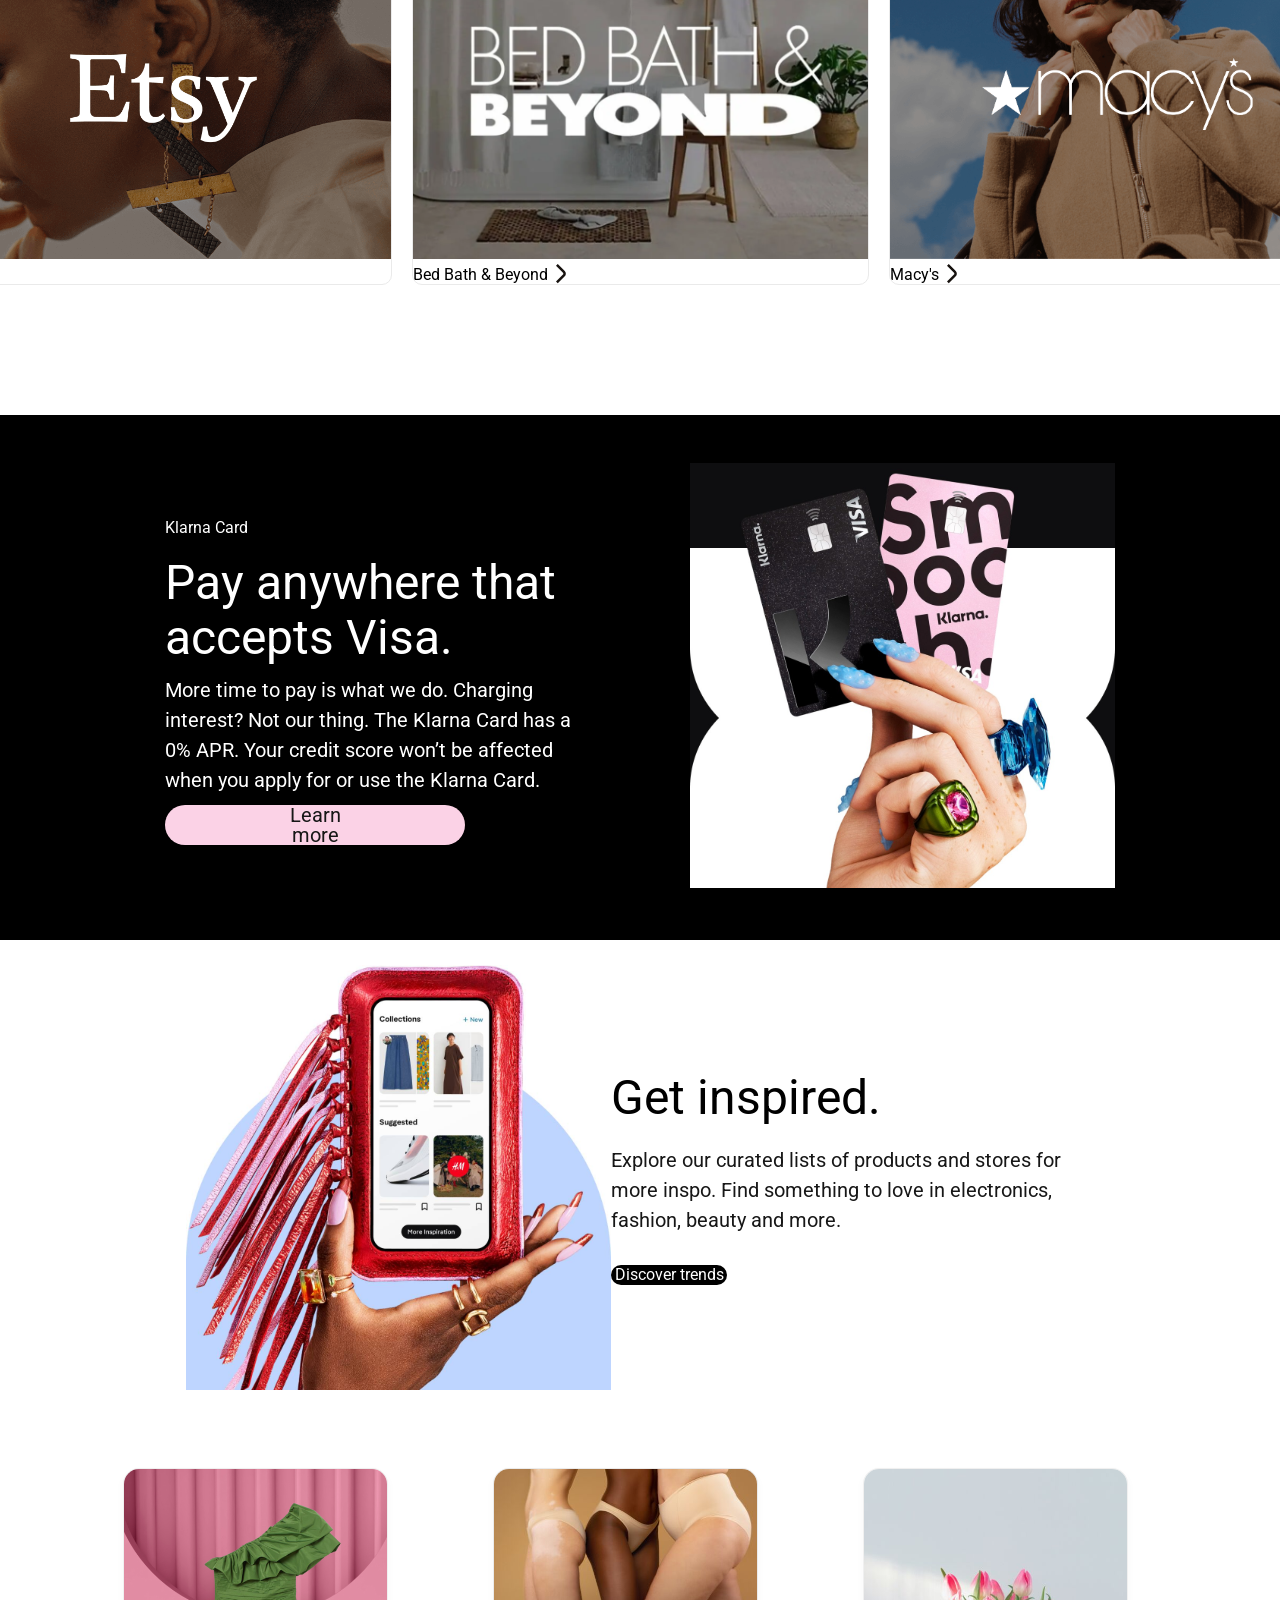
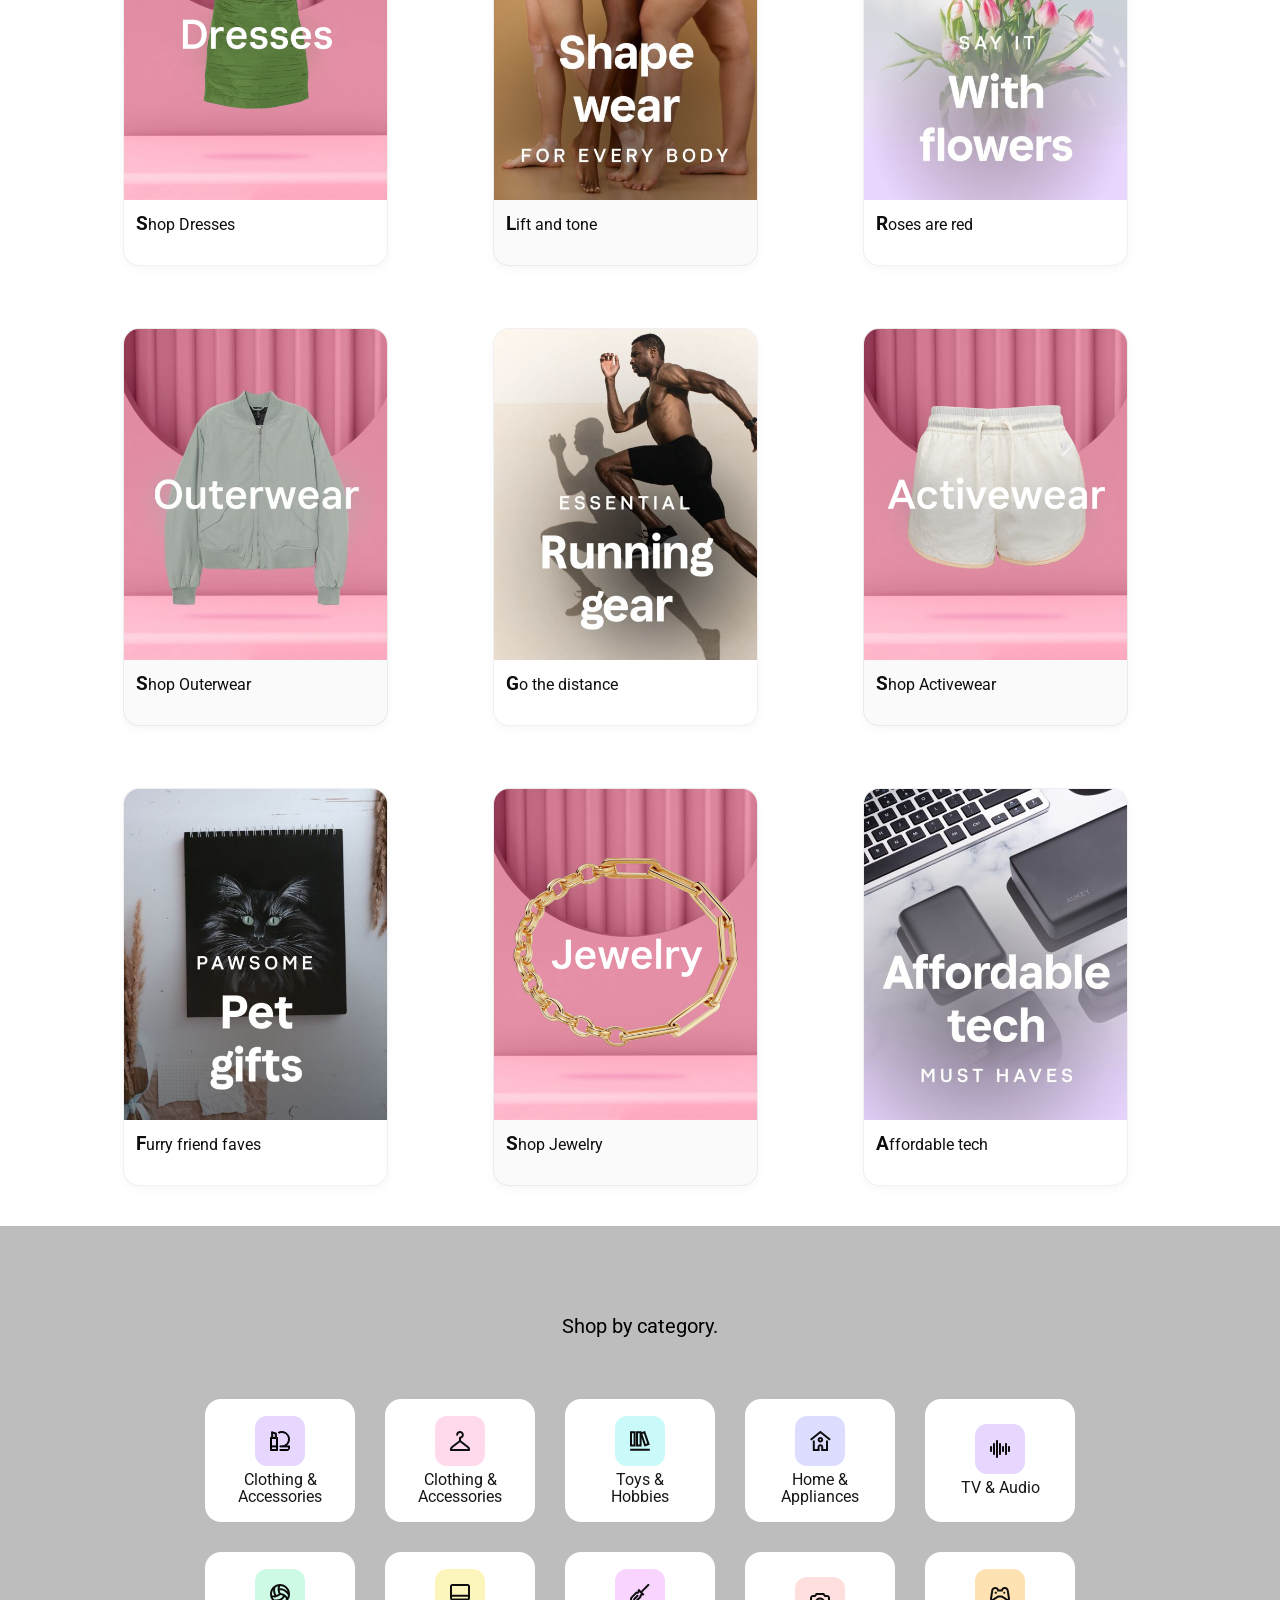
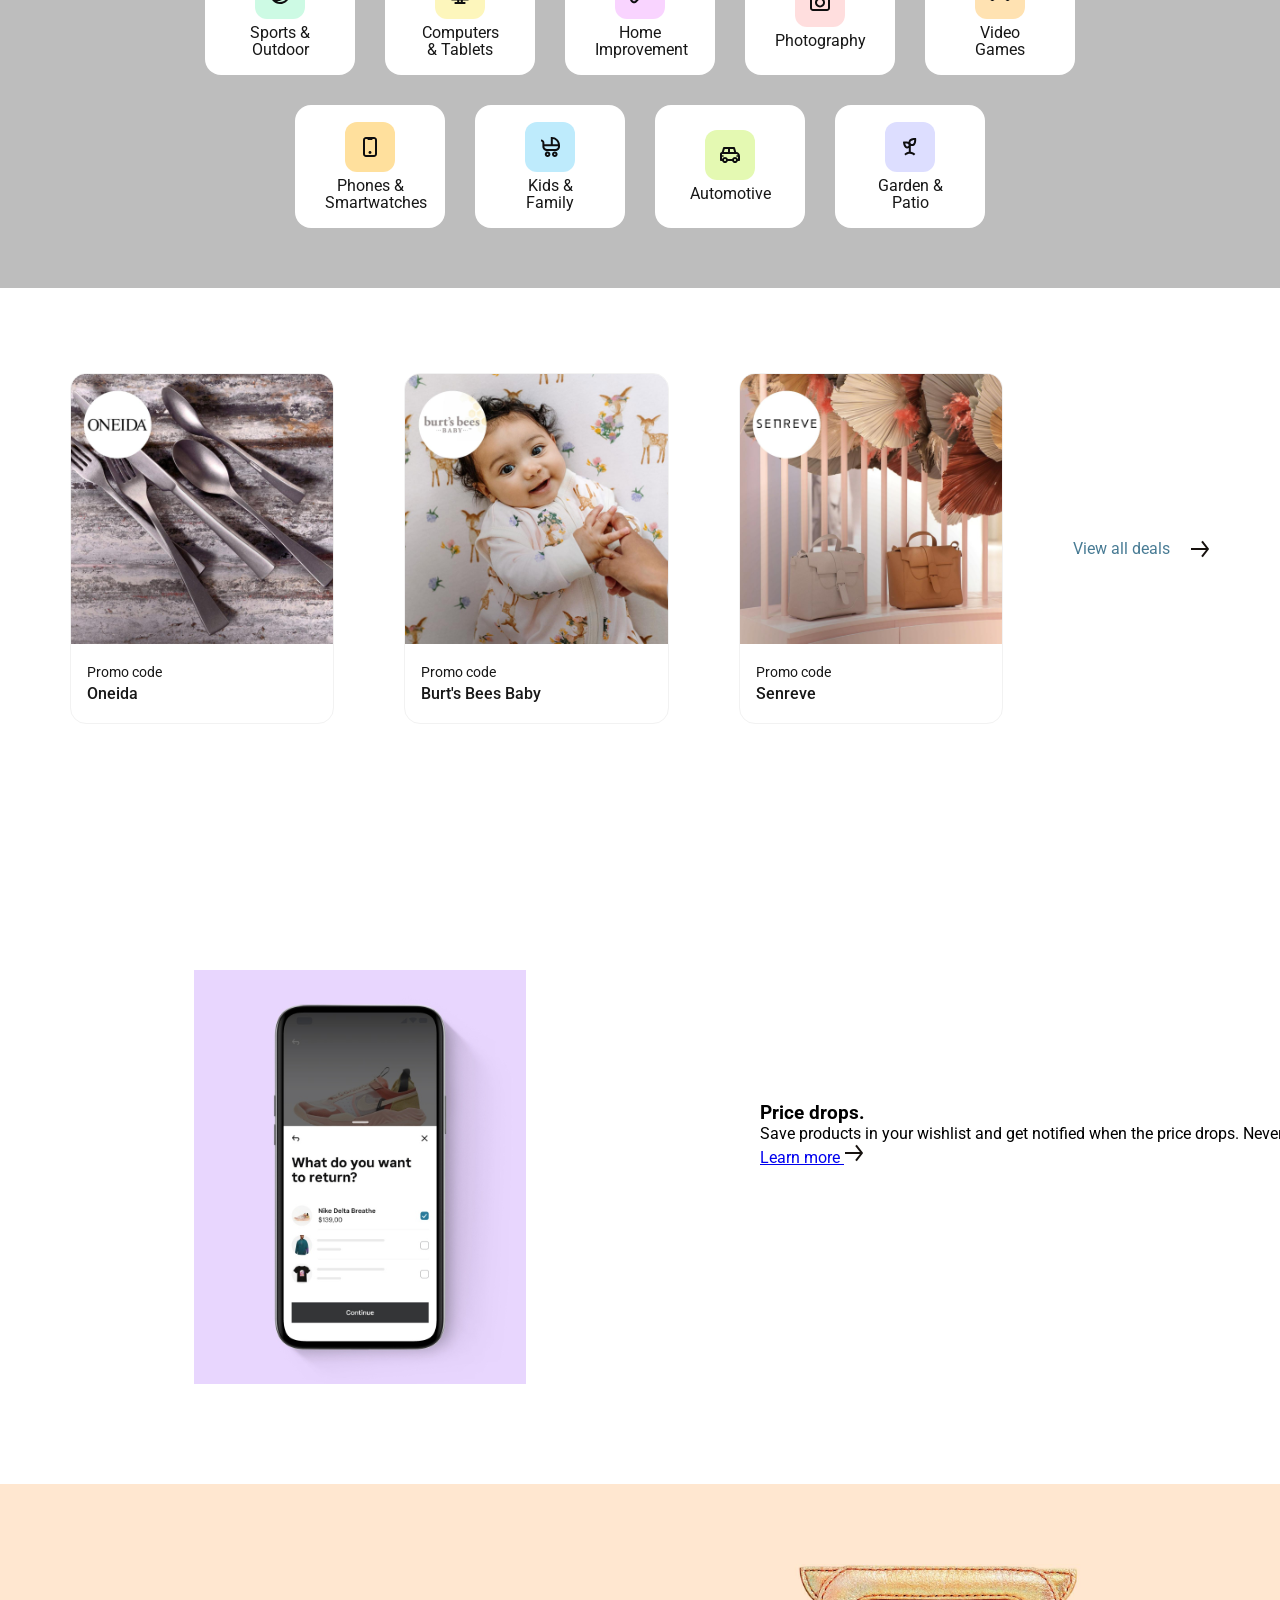
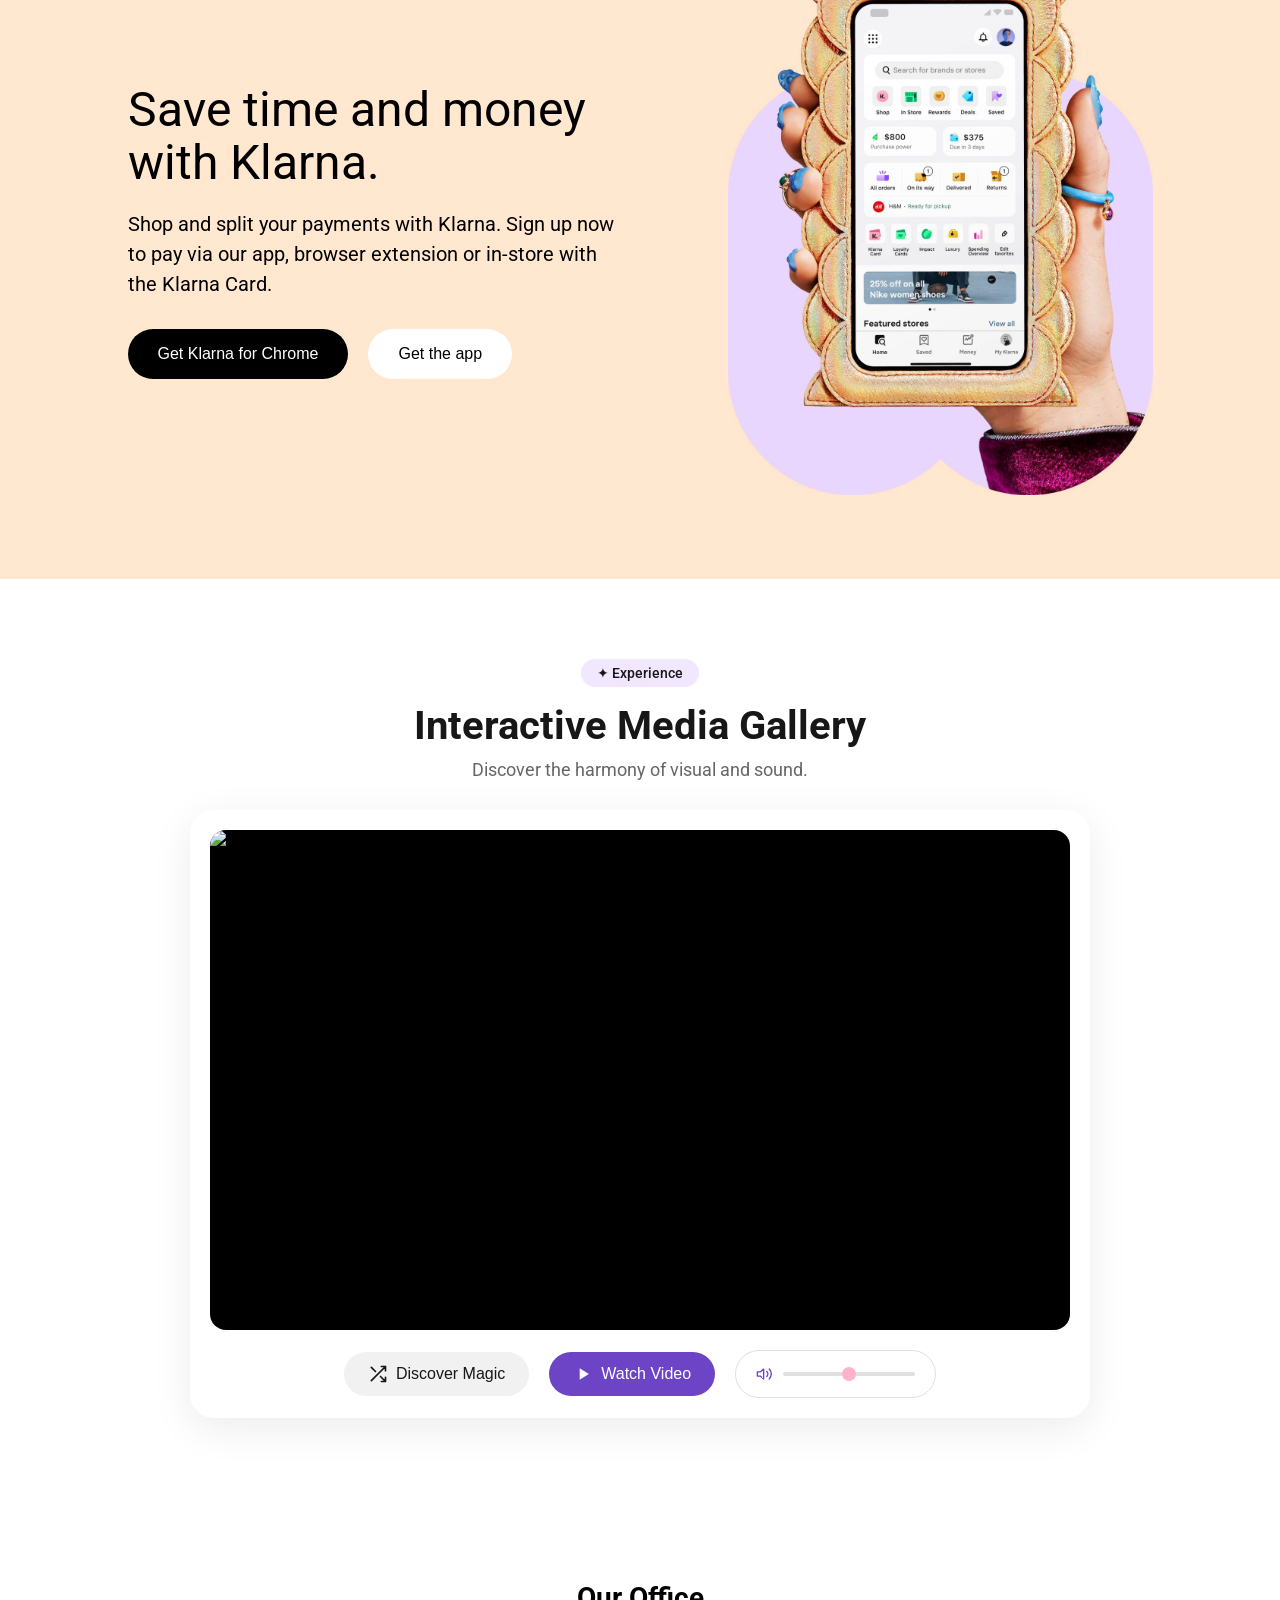
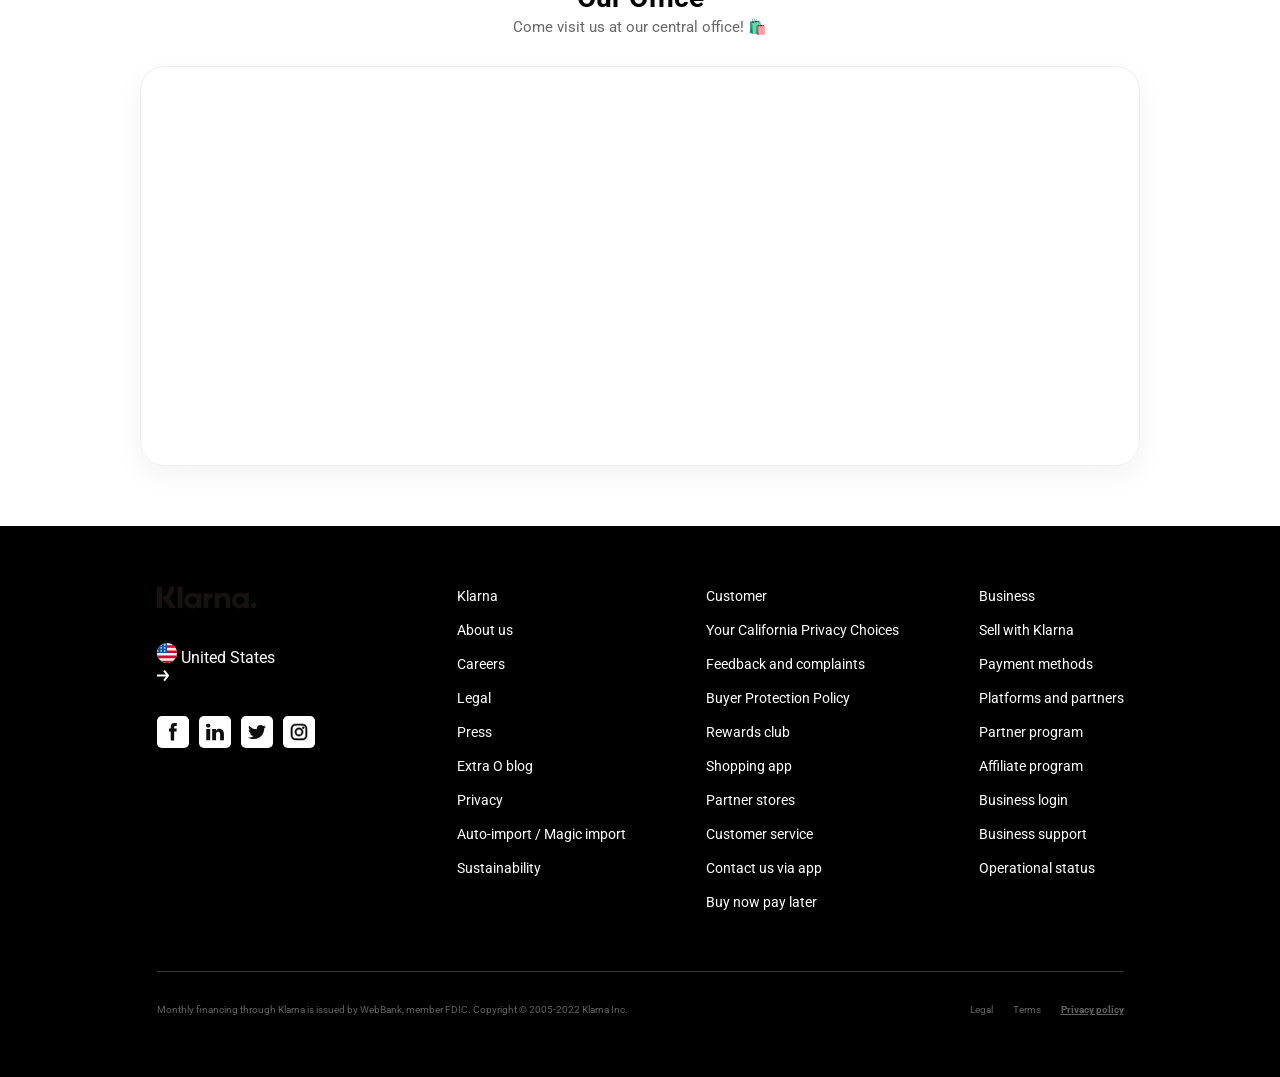
==== commit 0d58771d: "feat: complete lab 9 - preloaders, toasts, modal popups, yandex map, media gallery and burger menu" ====
--- a/index.html
+++ b/index.html
@@ -9,6 +9,8 @@
       href="https://fonts.googleapis.com/css2?family=Roboto:wght@400;500;700&display=swap"
       rel="stylesheet"
     />
+    <!-- index.html -->
+    <link rel="icon" type="image/png" href="public/favicon.png" />
     <link rel="stylesheet" href="css/base.css" />
     <link rel="stylesheet" href="css/desktop.css" />
     <link
@@ -26,6 +28,64 @@
     <title>Klarna</title>
   </head>
   <body>
+    <!-- Прелоадер (Экран загрузки) -->
+    <div
+      id="preloader"
+      style="
+        position: fixed;
+        top: 0;
+        left: 0;
+        width: 100%;
+        height: 100%;
+        background-color: #171717;
+        z-index: 99999;
+        display: flex;
+        flex-direction: column;
+        justify-content: center;
+        align-items: center;
+        transition:
+          opacity 0.4s ease,
+          visibility 0.4s ease;
+      "
+    >
+      <!-- Крутящийся розовый спиннер -->
+      <div
+        class="loader-spinner"
+        style="
+          width: 50px;
+          height: 50px;
+          border: 3px solid #333;
+          border-top: 3px solid #ffb3c7;
+          border-radius: 50%;
+          animation: spin 1s linear infinite;
+          margin-bottom: 20px;
+        "
+      ></div>
+      <!-- Стильный текст загрузки -->
+      <span
+        style="
+          color: #fff;
+          font-family: &quot;Roboto&quot;, sans-serif;
+          font-size: 13px;
+          letter-spacing: 2px;
+          text-transform: uppercase;
+          font-weight: 500;
+        "
+        >Loading Klarna...</span
+      >
+    </div>
+
+    <!-- Стиль для вращения спиннера -->
+    <style>
+      @keyframes spin {
+        0% {
+          transform: rotate(0deg);
+        }
+        100% {
+          transform: rotate(360deg);
+        }
+      }
+    </style>
     <div id="header-placeholder"></div>
     <main>
       <!------------БЛОК 1----------->
@@ -820,8 +880,459 @@
         </div>
       </div>
     </main>
+    <!--------------БЛОК INTERACTIVE MEDIA GALLERY------------->
+<section class="interactive-gallery">
+  <div class="gallery-header">
+    <div class="gallery-badge">✦ Experience</div>
+    <h2>Interactive Media Gallery</h2>
+    <p>Discover the harmony of visual and sound.</p>
+  </div>
+
+  <div class="gallery-card">
+    <!-- Зона отображения медиа -->
+    <div class="media-wrapper">
+      <img id="gallery-image" src="" alt="Gallery Image" style="transition: opacity 0.3s ease;" />
+      <!-- Здесь укажите ссылку на ваше видео. Для примера стоит тестовое -->
+      <video id="gallery-video" src="https://www.w3schools.com/html/mov_bbb.mp4" playsinline></video>
+    </div>
+
+    <!-- Панель управления -->
+    <div class="gallery-controls">
+      <!-- Левая кнопка -->
+      <button id="btn-shuffle-vibe" class="control-btn btn-light">
+        <svg width="20" height="20" viewBox="0 0 24 24" fill="none" stroke="currentColor" stroke-width="2" stroke-linecap="round" stroke-linejoin="round"><path d="M16 3h5v5M4 20L21 3M21 16v5h-5M15 15l6 6M4 4l5 5"/></svg>
+        <span>Discover Magic</span>
+      </button>
+
+      <!-- Центральная кнопка -->
+      <button id="btn-launch-video" class="control-btn btn-purple">
+        <svg width="20" height="20" viewBox="0 0 24 24" fill="currentColor"><path d="M8 5v14l11-7z"/></svg>
+        <span>Watch Video</span>
+      </button>
+
+      <!-- Правая панель громкости -->
+      <div class="volume-control">
+        <svg width="20" height="20" viewBox="0 0 24 24" fill="none" stroke="currentColor" stroke-width="2" stroke-linecap="round" stroke-linejoin="round" style="color: #6c44c5;"><polygon points="11 5 6 9 2 9 2 15 6 15 11 19 11 5"></polygon><path d="M15.54 8.46a5 5 0 0 1 0 7.07"></path><path d="M19.07 4.93a10 10 0 0 1 0 14.14"></path></svg>
+        <input type="range" id="volume-slider" class="pink-slider" min="0" max="1" step="0.01" value="0.5">
+      </div>
+    </div>
+  </div>
+</section>
+
+<style>
+  /* Стили для галереи */
+  .interactive-gallery {
+    padding: 80px 20px;
+    background: #fff;
+    font-family: "Roboto", sans-serif;
+    display: flex;
+    flex-direction: column;
+    align-items: center;
+  }
+
+  .gallery-header {
+    text-align: center;
+    margin-bottom: 30px;
+  }
+
+  .gallery-badge {
+    display: inline-block;
+    background-color: #f1e8ff;
+    color: #171717;
+    padding: 6px 16px;
+    border-radius: 20px;
+    font-size: 14px;
+    font-weight: 500;
+    margin-bottom: 15px;
+  }
+
+  .gallery-header h2 {
+    font-size: 40px;
+    font-weight: 700;
+    margin-bottom: 10px;
+    color: #171717;
+  }
+
+  .gallery-header p {
+    color: #666;
+    font-size: 18px;
+  }
+
+  .gallery-card {
+    background: #fff;
+    border-radius: 24px;
+    box-shadow: 0 10px 40px rgba(0, 0, 0, 0.08);
+    width: 100%;
+    max-width: 900px;
+    padding: 20px;
+    box-sizing: border-box;
+  }
+
+  .media-wrapper {
+    width: 100%;
+    height: 500px;
+    border-radius: 16px;
+    overflow: hidden;
+    background: #000;
+    margin-bottom: 20px;
+    position: relative;
+  }
+
+  .media-wrapper img,
+  .media-wrapper video {
+    width: 100%;
+    height: 100%;
+    object-fit: cover;
+    display: block;
+  }
+
+  .media-wrapper video {
+    display: none;
+  }
+
+  .gallery-controls {
+    display: flex;
+    justify-content: center;
+    align-items: center;
+    gap: 20px;
+    flex-wrap: wrap;
+  }
+
+  .control-btn {
+    display: flex;
+    align-items: center;
+    gap: 8px;
+    padding: 12px 24px;
+    border: none;
+    border-radius: 30px;
+    font-size: 16px;
+    font-weight: 500;
+    cursor: pointer;
+    transition: transform 0.2s, opacity 0.2s;
+  }
+
+  .control-btn:hover {
+    transform: scale(1.02);
+    opacity: 0.9;
+  }
+
+  .btn-light {
+    background-color: #f1f1f1;
+    color: #171717;
+  }
+
+  .btn-purple {
+    background-color: #6c44c5;
+    color: #fff;
+  }
+
+  .volume-control {
+    display: flex;
+    align-items: center;
+    gap: 10px;
+    background: #fff;
+    border: 1px solid #e0e0e0;
+    padding: 10px 20px;
+    border-radius: 30px;
+    height: 48px;
+    box-sizing: border-box;
+  }
+
+  /* Розовый ползунок */
+  .pink-slider {
+    -webkit-appearance: none;
+    width: 100px;
+    height: 4px;
+    background: #e0e0e0;
+    border-radius: 5px;
+    outline: none;
+  }
+
+  .pink-slider::-webkit-slider-thumb {
+    -webkit-appearance: none;
+    width: 16px;
+    height: 16px;
+    border-radius: 50%;
+    background: #ffb3c7;
+    cursor: pointer;
+    border: none;
+    transition: transform 0.2s ease;
+  }
+
+  .pink-slider::-webkit-slider-thumb:hover {
+    transform: scale(1.2);
+  }
+
+  @media (max-width: 768px) {
+    .media-wrapper { height: 300px; }
+    .gallery-header h2 { font-size: 28px; }
+    .gallery-controls { flex-direction: column; width: 100%; }
+    .control-btn, .volume-control { width: 100%; justify-content: center; }
+  }
+</style>
+
+<script>
+  document.addEventListener('DOMContentLoaded', () => {
+    // Массив: Картинка + Уникальный звук (добавил фото девушки в магазине из вашего скрина для начала)
+    const vibeGallery = [
+      { img: "https://images.unsplash.com/photo-1542291026-7eec264c27ff?w=900&q=80", sound: "https://www.soundjay.com/buttons/sounds/button-1.mp3" },
+      { img: "https://images.unsplash.com/photo-1546868871-7041f2a55e12?w=900&q=80", sound: "https://www.soundjay.com/buttons/sounds/button-2.mp3" },
+      { img: "https://images.unsplash.com/photo-1584916201218-f4242ceb4809?w=900&q=80", sound: "https://www.soundjay.com/buttons/sounds/button-3.mp3" },
+      { img: "https://images.unsplash.com/photo-1511499767150-a48a237f0083?w=900&q=80", sound: "https://www.soundjay.com/buttons/sounds/button-4.mp3" },
+      { img: "https://images.unsplash.com/photo-1618366712010-f4ae9c647dcb?w=900&q=80", sound: "https://www.soundjay.com/buttons/sounds/button-5.mp3" }
+    ];
+
+    let currentVibeIndex = 0;
+    const audioPlayer = new Audio();
+    audioPlayer.volume = 0.5;
+
+    const imgElement = document.getElementById('gallery-image');
+    const videoElement = document.getElementById('gallery-video');
+    const volumeSlider = document.getElementById('volume-slider');
+
+    // Устанавливаем первую картинку при загрузке
+    imgElement.src = vibeGallery[0].img;
+    videoElement.volume = 0.5;
+
+    // ЛЕВАЯ КНОПКА: Смена картинки и звук
+    document.getElementById('btn-shuffle-vibe').addEventListener('click', () => {
+      // Скрываем видео, показываем фото
+      videoElement.style.display = 'none';
+      videoElement.pause();
+      imgElement.style.display = 'block';
+
+      // Выбор случайной картинки
+      let randomIndex;
+      do {
+        randomIndex = Math.floor(Math.random() * vibeGallery.length);
+      } while (randomIndex === currentVibeIndex);
+      currentVibeIndex = randomIndex;
+
+      // Плавная анимация
+      imgElement.style.opacity = '0';
+      setTimeout(() => {
+        imgElement.src = vibeGallery[currentVibeIndex].img;
+        imgElement.style.opacity = '1';
+      }, 150);
+
+      // Воспроизведение звука
+      audioPlayer.src = vibeGallery[currentVibeIndex].sound;
+      audioPlayer.play().catch(e => console.log("Автовоспроизведение заблокировано"));
+    });
+
+    // ЦЕНТРАЛЬНАЯ КНОПКА: Включение видео
+    document.getElementById('btn-launch-video').addEventListener('click', () => {
+      imgElement.style.display = 'none';
+      audioPlayer.pause(); 
+      
+      videoElement.style.display = 'block';
+      videoElement.play(); 
+    });
+
+    // ПРАВЫЙ ПОЛЗУНОК: Громкость (и для эффектов, и для видео)
+    volumeSlider.addEventListener('input', (e) => {
+      const newVolume = e.target.value;
+      audioPlayer.volume = newVolume; 
+      videoElement.volume = newVolume;
+    });
+  });
+</script>
+<!--------------КОНЕЦ БЛОКА INTERACTIVE MEDIA GALLERY------------->
+
+    <style>
+        .pink-slider { -webkit-appearance: none; width: 100%; height: 4px; background: #e0e0e0; border-radius: 5px; outline: none; }
+        .pink-slider::-webkit-slider-thumb { -webkit-appearance: none; width: 14px; height: 14px; border-radius: 50%; background: #ffb3c7; cursor: pointer; border: none; transition: transform 0.2s ease; }
+        .pink-slider::-webkit-slider-thumb:hover { transform: scale(1.2); }
+    </style>
+
+    <!-- Добавляем стили для розового ползунка в HTML для надежности -->
+    <style>
+      .pink-slider {
+        -webkit-appearance: none;
+        width: 80px;
+        height: 4px;
+        background: #e0e0e0;
+        border-radius: 5px;
+        outline: none;
+      }
+      .pink-slider::-webkit-slider-thumb {
+        -webkit-appearance: none;
+        width: 14px;
+        height: 14px;
+        border-radius: 50%;
+        background: #ffb3c7; /* Розовый кругляшок */
+        cursor: pointer;
+        border: none;
+        transition: transform 0.2s ease;
+      }
+      .pink-slider::-webkit-slider-thumb:hover {
+        transform: scale(1.2);
+      }
+    </style>
+    <!-- Секция Контакты и Карта (Лаба 9) [2] -->
+    <section
+      id="contacts"
+      style="
+        background: #fff;
+        padding: 60px 20px;
+        text-align: center;
+        font-family: &quot;Roboto&quot;, sans-serif;
+      "
+    >
+      <h2
+        class="text_hero_8"
+        style="font-size: 28px; font-weight: 700; margin-bottom: 10px"
+      >
+        Our Office
+      </h2>
+      <p style="color: #666; margin-bottom: 30px; font-size: 15px">
+        Come visit us at our central office! 🛍️
+      </p>
+
+      <div
+        class="container"
+        style="
+          max-width: 1000px;
+          margin: 0 auto;
+          border-radius: 24px;
+          overflow: hidden;
+          box-shadow: 0 10px 30px rgba(0, 0, 0, 0.05);
+          border: 1px solid #eee;
+          min-height: 400px;
+        "
+      >
+        <!-- ИСПОЛЬЗУЕМ СКРИПТ ВМЕСТО IFRAME (Браузеры его не заблокируют!) [2] -->
+        <script
+          type="text/javascript"
+          charset="utf-8"
+          async
+          src="https://api-maps.yandex.ru/services/constructor/1.0/js/?um=constructor%3Ad57c3e536bf3289063bc97a9f9bf8c83e207908b98ef75f2845a777d01861036&amp;width=100%25&amp;height=400&amp;lang=ru_RU&amp;scroll=true"
+        ></script>
+      </div>
+    </section>
     <!--------------БЛОК 12 ФУТЕР------------->
     <div id="footer-placeholder"></div>
     <script src="components.js"></script>
+    <script>
+      // Ждем полной загрузки всех ресурсов страницы (картинок, шрифтов)
+      window.addEventListener("load", () => {
+        const preloader = document.getElementById("preloader");
+        if (preloader) {
+          preloader.style.opacity = "0";
+          preloader.style.visibility = "hidden";
+
+          // Полностью удаляем его из кода через 400мс, когда закончится плавная анимация исчезновения
+          setTimeout(() => {
+            preloader.remove();
+          }, 400);
+        }
+      });
+    </script>
+    <script>
+    // 10 уникальных картинок и 10 уникальных звуковых эффектов для них [2.2]
+    const vibeGallery = [
+      { 
+        img: "https://images.unsplash.com/photo-1542291026-7eec264c27ff?w=900&q=80", 
+        sound: "https://actions.google.com/sounds/v1/cartoon/pop.ogg" 
+      },
+      { 
+        img: "https://images.unsplash.com/photo-1546868871-7041f2a55e12?w=900&q=80", 
+        sound: "https://actions.google.com/sounds/v1/foley/camera_shutter.ogg" 
+      },
+      { 
+        img: "https://images.unsplash.com/photo-1584916201218-f4242ceb4809?w=900&q=80", 
+        sound: "https://actions.google.com/sounds/v1/water/water_drop.ogg" 
+      },
+      { 
+        img: "https://images.unsplash.com/photo-1511499767150-a48a237f0083?w=900&q=80", 
+        sound: "https://actions.google.com/sounds/v1/ui/button_click.ogg" 
+      },
+      { 
+        img: "https://images.unsplash.com/photo-1618366712010-f4ae9c647dcb?w=900&q=80", 
+        sound: "https://actions.google.com/sounds/v1/science_fiction/robot_blip.ogg" 
+      }
+    ];
+
+    let currentVibeIndex = 0;
+    let audioPlayer = new Audio();
+    audioPlayer.volume = 0.5; // Громкость по умолчанию
+
+    const imgElement = document.getElementById('gallery-image');
+    const videoElement = document.getElementById('gallery-video');
+    const volumeSlider = document.getElementById('volume-slider');
+
+    // КНОПКА 1: Показ случайного фото и воспроизведение его звука [2.2]
+    document.getElementById('btn-shuffle-vibe').addEventListener('click', () => {
+        // Останавливаем и прячем видео, если оно играло
+        videoElement.style.display = 'none';
+        videoElement.pause();
+        imgElement.style.display = 'block';
+
+        // Выбираем случайный индекс из 10 картинок
+        let randomIndex;
+        do {
+            randomIndex = Math.floor(Math.random() * vibeGallery.length);
+        } while (randomIndex === currentVibeIndex); // Избегаем повторения той же картинки
+
+        currentVibeIndex = randomIndex;
+
+        // Плавный переход opacity для изображения (Пункт 4 методички) [2.4]
+        imgElement.style.opacity = '0';
+        setTimeout(() => {
+            imgElement.src = vibeGallery[currentVibeIndex].img;
+            imgElement.style.opacity = '1';
+        }, 200);
+
+        // Воспроизводим уникальный звук для этой картинки [2.2]
+        audioPlayer.src = vibeGallery[currentVibeIndex].sound;
+        audioPlayer.play();
+    });
+
+    // КНОПКА 2: Запуск ВИДЕО (Пункт 8 методички)
+    document.getElementById('btn-launch-video').addEventListener('click', () => {
+        // Скрываем картинку, глушим звуковой эффект
+        imgElement.style.display = 'none';
+        audioPlayer.pause(); 
+        
+        // Показываем и запускаем видео
+        videoElement.style.display = 'block';
+        videoElement.play(); 
+    });
+
+    // ИНТЕРАКТИВ 3: Управление громкостью (Пункт 5 методички) [2.5]
+    volumeSlider.addEventListener('input', (e) => {
+        const newVolume = e.target.value;
+        audioPlayer.volume = newVolume; // Меняем громкость звуковых эффектов
+        videoElement.volume = newVolume; // Одновременно меняем громкость видео
+    });
+
+    // Инициализация первой картинки при загрузке страницы
+    imgElement.src = vibeGallery[0].img;
+</script>
+
+    <!-- Стили для красивого розового ползунка -->
+    <style>
+      .pink-slider {
+        -webkit-appearance: none;
+        width: 100%;
+        height: 4px;
+        background: #e0e0e0;
+        border-radius: 5px;
+        outline: none;
+      }
+      .pink-slider::-webkit-slider-thumb {
+        -webkit-appearance: none;
+        width: 14px;
+        height: 14px;
+        border-radius: 50%;
+        background: #ffb3c7; /* Розовый thumb */
+        cursor: pointer;
+        border: none;
+        transition: transform 0.2s ease;
+      }
+      .pink-slider::-webkit-slider-thumb:hover {
+        transform: scale(1.2);
+      }
+    </style>
   </body>
 </html>
--- a/css/base.css
+++ b/css/base.css
@@ -1,3 +1,6 @@
+html {
+    scroll-behavior: smooth; /* Это заставит весь сайт плавно скроллиться к якорям */
+}
 
 .header__burger {
     display: none; 
@@ -93,4 +96,28 @@
     0% { transform: scale(1); }
     50% { transform: scale(1.2); }
     100% { transform: scale(1); }  
+}
+.mobile-menu, 
+.mobile-menu-overlay {
+    display: none;
+}
+
+/* base.css */
+
+/* Стили для анимированного бейджика-счетчика */
+.nav-badge {
+    background-color: #ffb3c7; /* Розовый Klarna */
+    color: #000;
+    border-radius: 50%;
+    padding: 2px 7px;
+    font-size: 11px;
+    font-weight: bold;
+    margin-left: 6px;
+    display: inline-block;
+    transition: transform 0.3s cubic-bezier(0.175, 0.885, 0.32, 1.275); /* Пружинный эффект */
+}
+
+/* Класс bump будет временно вешаться через JS при изменении цифры */
+.nav-badge.bump {
+    transform: scale(1.4);
 }
--- a/css/desktop.css
+++ b/css/desktop.css
@@ -1,3 +1,5 @@
+
+
 /*-------------------------------------------*/
 /*----------      АНИМАЦИИ       ------------*/
 /*-------------------------------------------*/
@@ -1140,4 +1142,36 @@
     color: #606060;
     font-size: 10px;
     text-decoration: none;
+}
+
+.black-slider {
+    -webkit-appearance: none;
+    width: 130px;
+    height: 4px;
+    background: #e0e0e0;
+    border-radius: 5px;
+    outline: none;
+}
+
+.black-slider::-webkit-slider-thumb {
+    -webkit-appearance: none;
+    appearance: none;
+    width: 16px;
+    height: 16px;
+    border-radius: 50%;
+    background: #000;
+    cursor: pointer;
+    border: 2px solid #fff;
+    box-shadow: 0 0 0 1px #000;
+    transition: transform 0.2s ease;
+}
+
+.black-slider::-webkit-slider-thumb:hover {
+    transform: scale(1.2);
+}
+
+.nav-icon-btn:hover {
+    transform: translateY(-3px);
+    box-shadow: 0 6px 15px rgba(0,0,0,0.1) !important;
+    border-color: #000 !important;
 }
--- a/css/mobile.css
+++ b/css/mobile.css
@@ -574,4 +574,122 @@
     gap: 15px 25px;
     width: auto !important;  
     height: auto !important;
+}
+/*-------------------------------------------*/
+/*------------ АНИМАЦИЯ БУРГЕР-МЕНЮ ---------*/
+/*-------------------------------------------*/
+
+/* Сама кнопка бургера (позиционируем повыше, чтобы была видна поверх меню) */
+.header__burger {
+    position: relative;
+    z-index: 99999 !important;
+    transition: transform 0.4s cubic-bezier(0.86, 0, 0.07, 1);
+}
+
+/* 1. Плавный поворот всей иконки на 90 градусов при активации */
+.header__burger.active {
+    transform: rotate(90deg);
+}
+
+.header__burger span {
+    transition: all 0.4s cubic-bezier(0.86, 0, 0.07, 1);
+}
+
+/* Превращаем полоски в крестик "Х" */
+/* Верхняя полоска поворачивается на 45 градусов вниз */
+.header__burger.active span:nth-child(1) {
+    transform: translateY(8px) rotate(45deg);
+}
+/* Средняя уходит влево и растворяется */
+.header__burger.active span:nth-child(2) {
+    opacity: 0;
+    transform: translateX(-15px);
+}
+/* Нижняя поворачивается на 45 градусов вверх */
+.header__burger.active span:nth-child(3) {
+    transform: translateY(-8px) rotate(-45deg);
+}
+
+/* ВЫДВИЖНАЯ МЕНЮ-ПАНЕЛЬ */
+.mobile-menu {
+    position: fixed;
+    top: 0;
+    right: 0;
+    width: 280px; /* Ширина выдвижного меню */
+    height: 100%;
+    background-color: #ffffff;
+    z-index: 99998 !important; /* На один уровень ниже кнопки бургера */
+    padding: 100px 30px 40px 30px;
+    box-sizing: border-box;
+    box-shadow: -10px 0 30px rgba(0,0,0,0.05);
+    
+    /* 2. Плавное выдвижение: сдвигаем панель вправо за экран на 100% */
+    transform: translateX(100%);
+    transition: transform 0.4s cubic-bezier(0.86, 0, 0.07, 1);
+}
+
+/* Когда меню активно, возвращаем его в нормальное положение */
+.mobile-menu.active {
+    transform: translateX(0);
+}
+
+/* Ссылки внутри мобильного меню */
+.mobile-menu__nav {
+    display: flex;
+    flex-direction: column;
+    gap: 30px;
+    text-align: left;
+}
+
+.mobile-menu__nav a {
+    color: #171717;
+    font-size: 20px;
+    font-weight: 500;
+    text-decoration: none;
+    font-family: 'Roboto', sans-serif;
+    transition: color 0.3s;
+}
+
+.mobile-menu__nav a:hover {
+    color: #ffb3c7;
+}
+
+/* ЗАТЕМНЕНИЕ ЗАДНЕГО ФОНА */
+.mobile-menu-overlay {
+    position: fixed;
+    top: 0;
+    left: 0;
+    width: 100%;
+    height: 100%;
+    background-color: rgba(0, 0, 0, 0.5); /* Полупрозрачный черный */
+    z-index: 99997 !important; /* Самый нижний слой */
+    
+    /* Изначально скрыто */
+    opacity: 0;
+    visibility: hidden;
+    transition: opacity 0.4s ease, visibility 0.4s ease;
+}
+
+/* Плавное проявление затемнения */
+.mobile-menu-overlay.active {
+    opacity: 1;
+    visibility: visible;
+}
+
+/* mobile.css */
+
+.mobile-menu {
+    display: block !important; /* Принудительно показываем только на мобилках */
+    position: fixed;
+    top: 0;
+    right: 0;
+    /* ... остальные твои стили без изменений ... */
+}
+
+.mobile-menu-overlay {
+    display: block !important; /* Принудительно показываем только на мобилках */
+    position: fixed;
+    top: 0;
+    left: 0;
+    /* ... остальные твои стили без изменений ... */
 }
